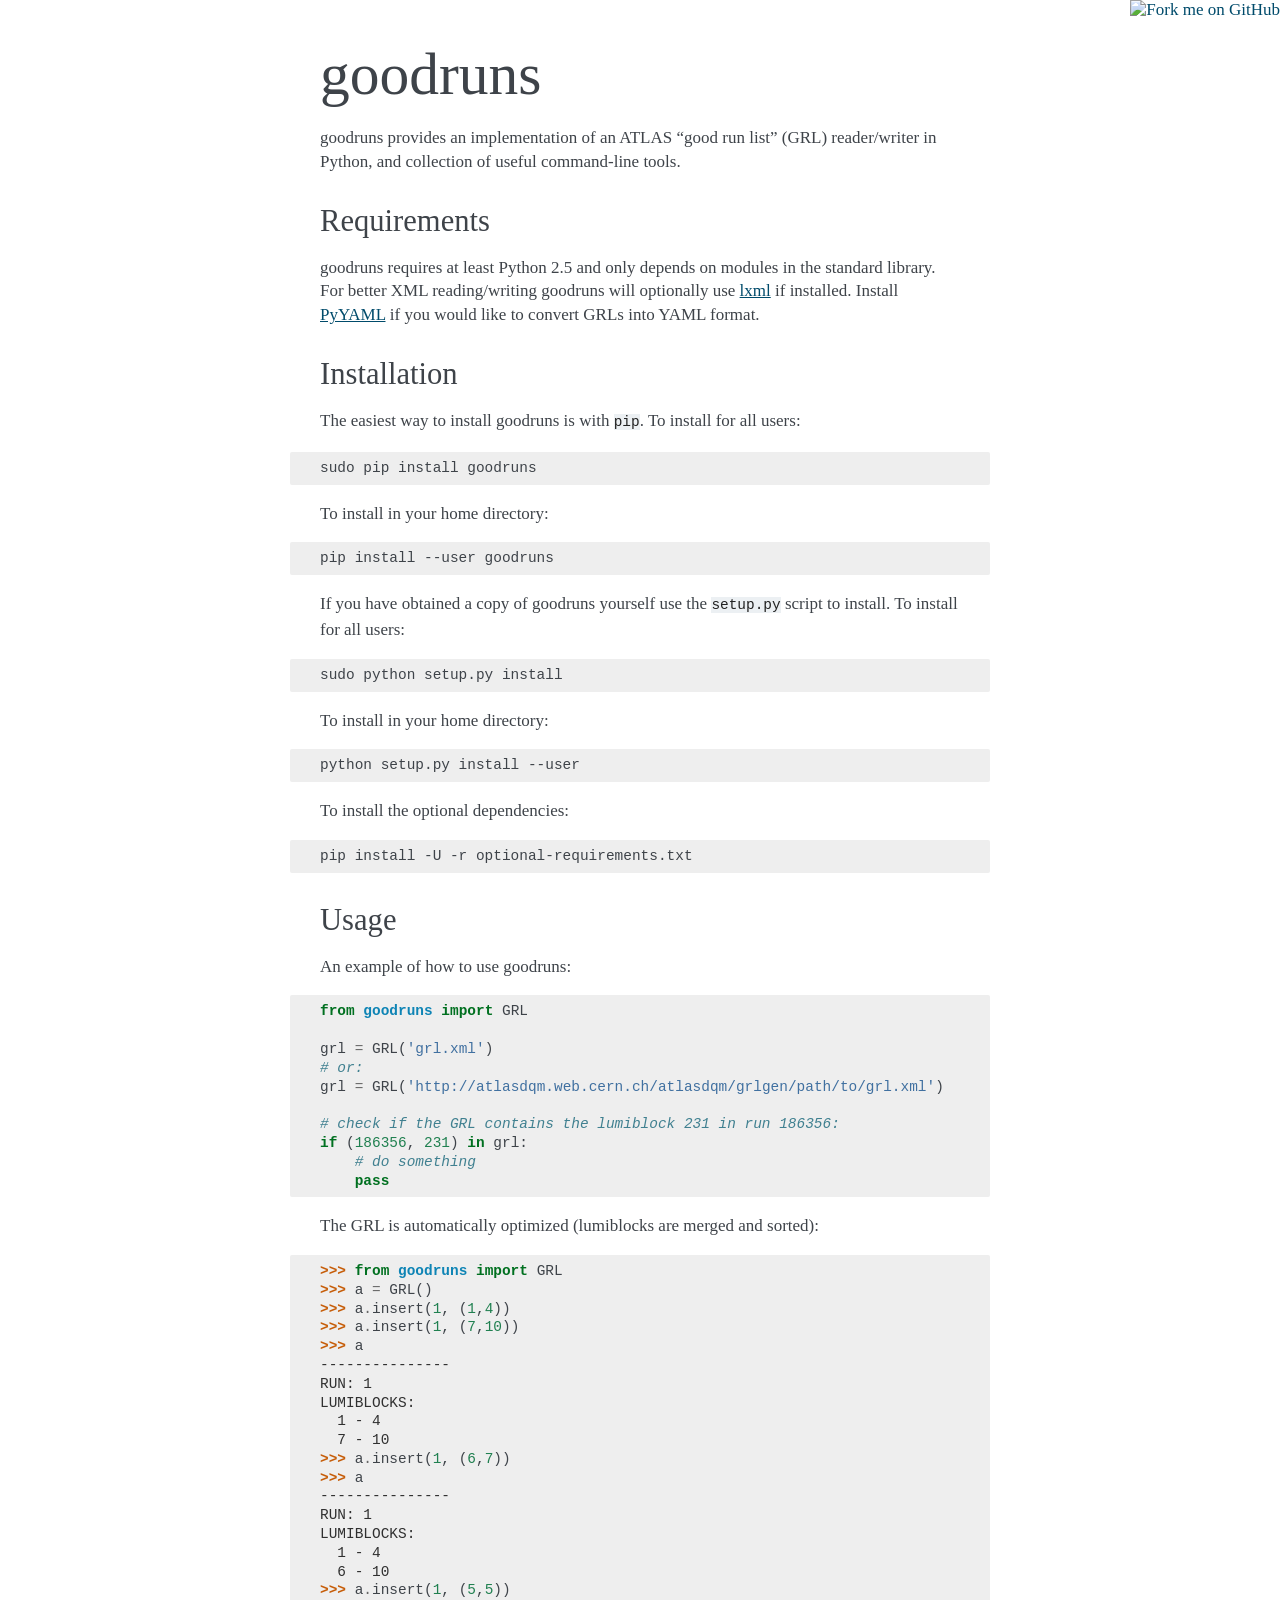
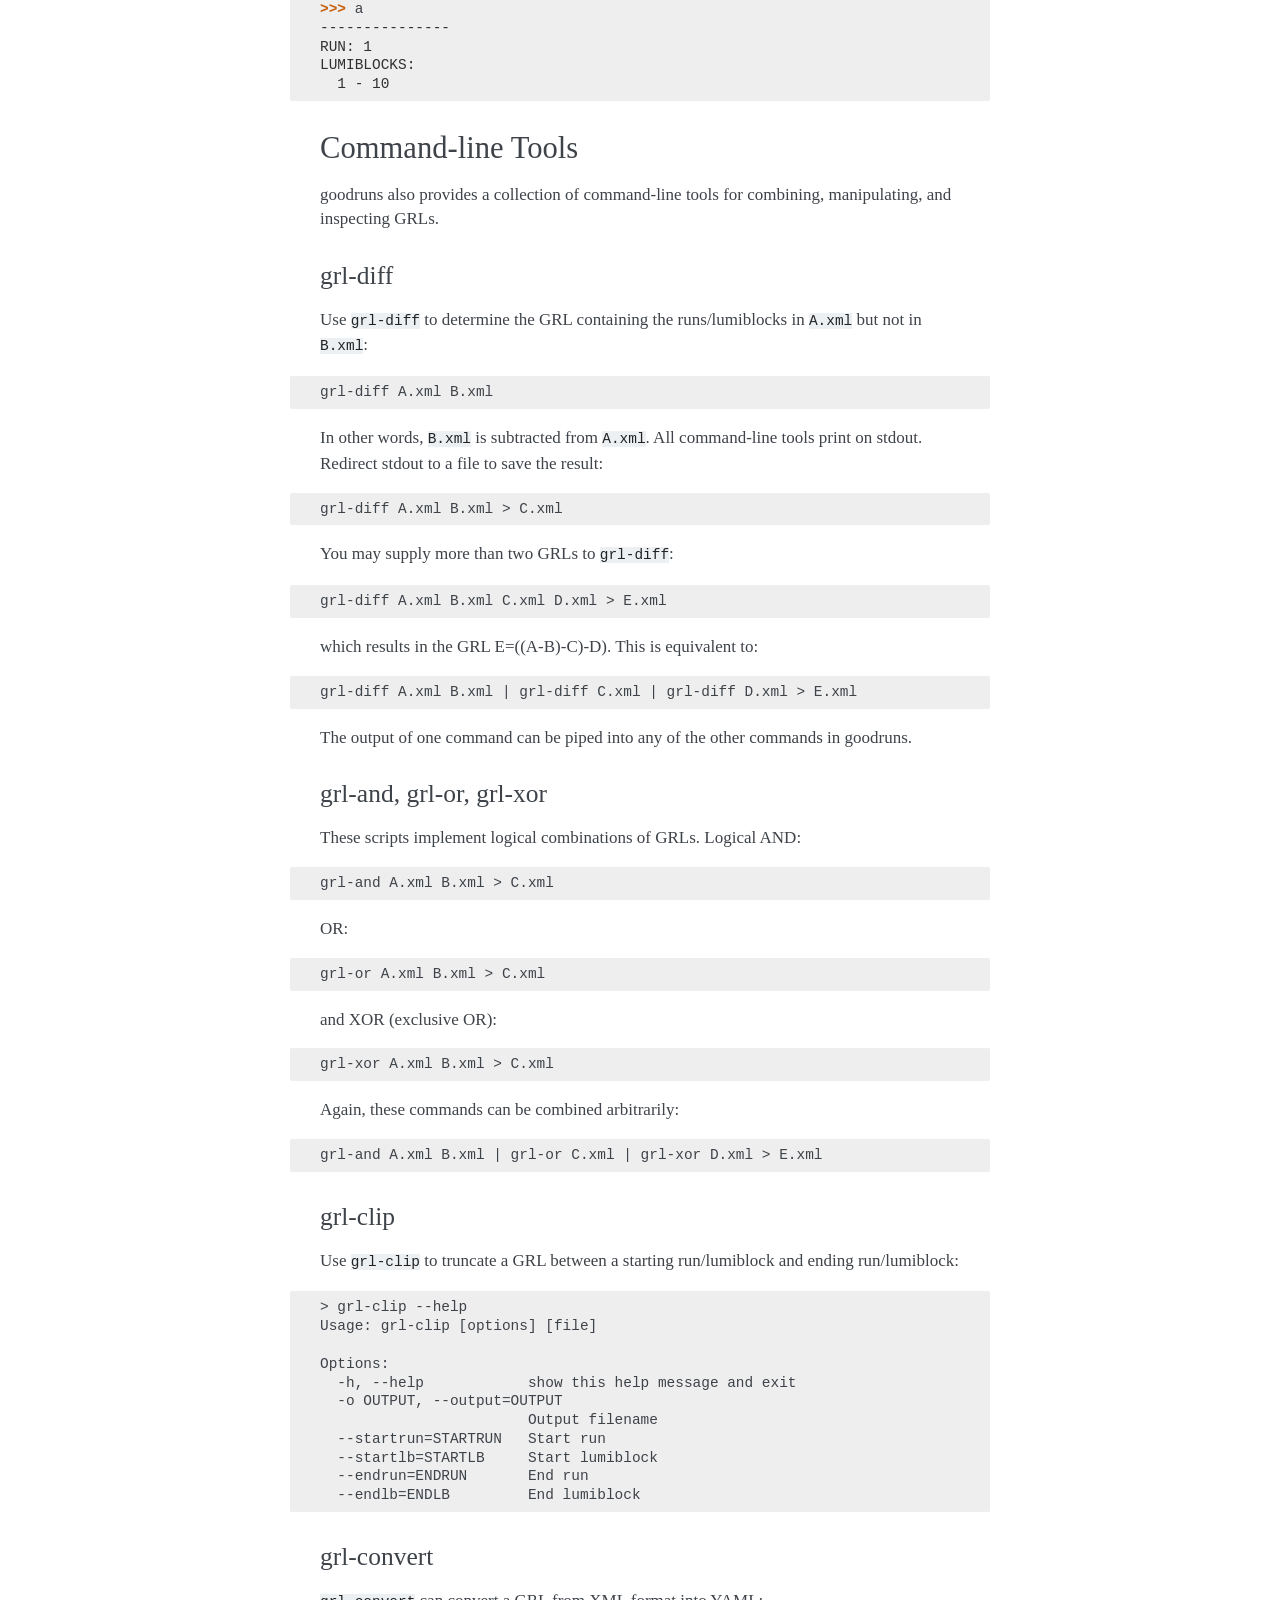
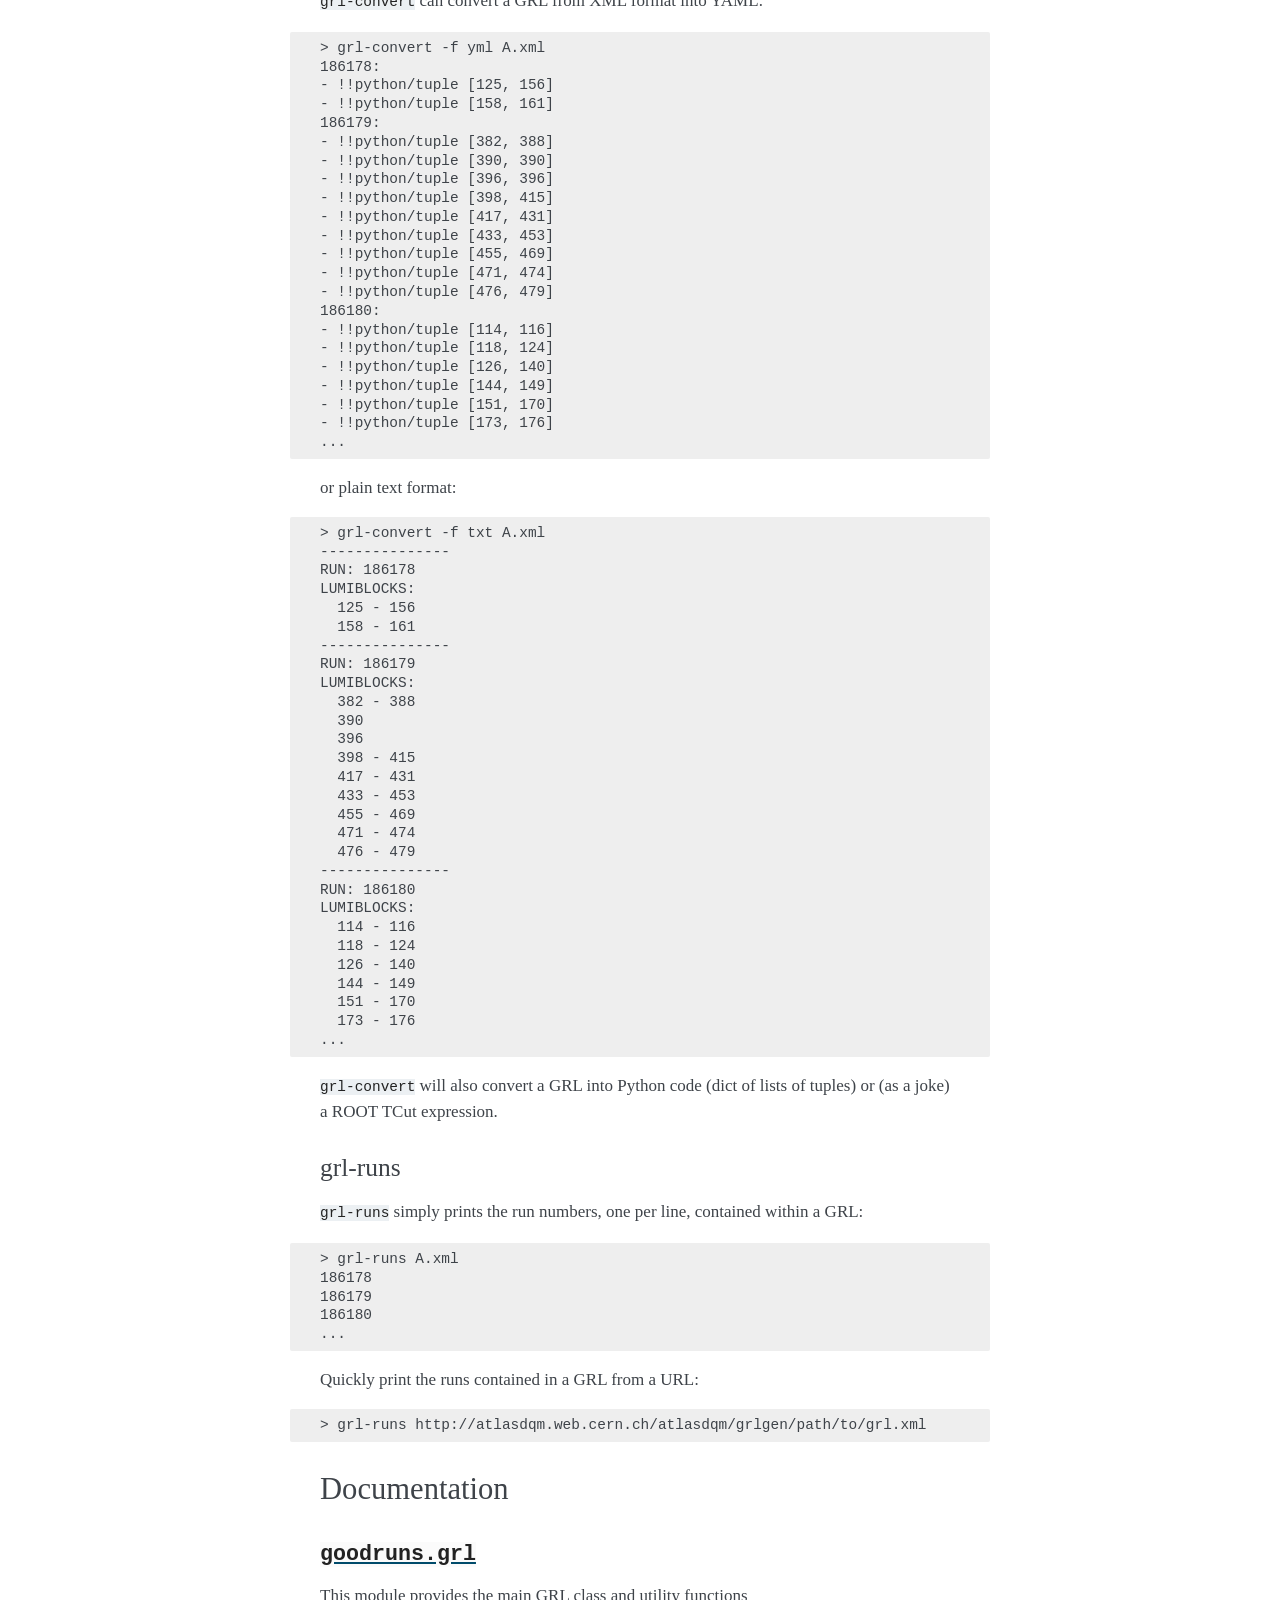
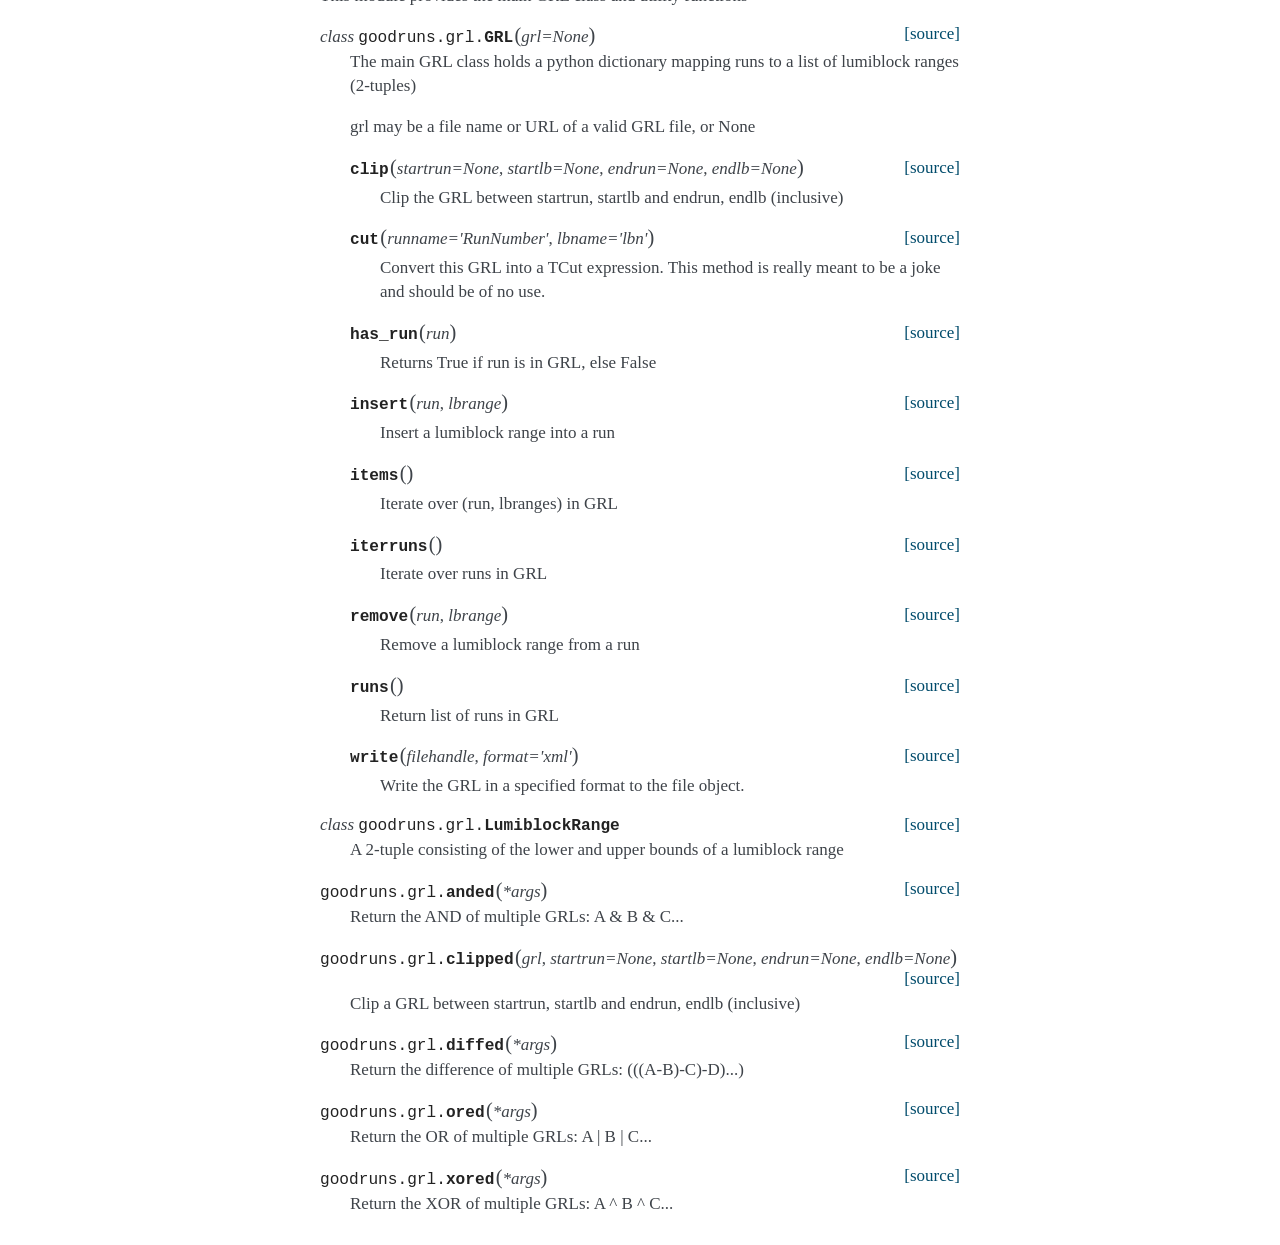
==== index.html @ 09ff821f "Update documentation" ====
<!DOCTYPE html PUBLIC "-//W3C//DTD XHTML 1.0 Transitional//EN"
  "http://www.w3.org/TR/xhtml1/DTD/xhtml1-transitional.dtd">


<html xmlns="http://www.w3.org/1999/xhtml">
  <head>
    <meta http-equiv="Content-Type" content="text/html; charset=utf-8" />
    
    <title>goodruns &mdash; goodruns 1.5 documentation</title>
    
    <link rel="stylesheet" href="_static/clean.css" type="text/css" />
    <link rel="stylesheet" href="_static/pygments.css" type="text/css" />
    
    <script type="text/javascript">
      var DOCUMENTATION_OPTIONS = {
        URL_ROOT:    '',
        VERSION:     '1.5',
        COLLAPSE_INDEX: false,
        FILE_SUFFIX: '.html',
        HAS_SOURCE:  true
      };
    </script>
    <script type="text/javascript" src="_static/jquery.js"></script>
    <script type="text/javascript" src="_static/underscore.js"></script>
    <script type="text/javascript" src="_static/doctools.js"></script>
    <link rel="top" title="goodruns 1.5 documentation" href="#" /> 
  </head>
  <body>
  
  
  <div class=indexwrapper>
  


    <div class="document">
      <div class="documentwrapper">
        <div class="bodywrapper">
          <div class="body">
            
  <div class="section" id="goodruns">
<h1>goodruns<a class="headerlink" href="#goodruns" title="Permalink to this headline">¶</a></h1>
<p>goodruns provides an implementation of an ATLAS &#8220;good run list&#8221; (GRL)
reader/writer in Python, and collection of useful command-line tools.</p>
<div class="section" id="requirements">
<h2>Requirements<a class="headerlink" href="#requirements" title="Permalink to this headline">¶</a></h2>
<p>goodruns requires at least Python 2.5 and only depends on modules in the standard library.
For better XML reading/writing goodruns will optionally use <a class="reference external" href="http://pypi.python.org/pypi/lxml/2.3">lxml</a>
if installed. Install <a class="reference external" href="http://pypi.python.org/pypi/PyYAML/">PyYAML</a> if you would
like to convert GRLs into YAML format.</p>
</div>
<div class="section" id="installation">
<h2>Installation<a class="headerlink" href="#installation" title="Permalink to this headline">¶</a></h2>
<p>The easiest way to install goodruns is with <tt class="docutils literal"><span class="pre">pip</span></tt>.
To install for all users:</p>
<div class="highlight-python"><pre>sudo pip install goodruns</pre>
</div>
<p>To install in your home directory:</p>
<div class="highlight-python"><pre>pip install --user goodruns</pre>
</div>
<p>If you have obtained a copy of goodruns yourself use the <tt class="docutils literal"><span class="pre">setup.py</span></tt>
script to install. To install for all users:</p>
<div class="highlight-python"><pre>sudo python setup.py install</pre>
</div>
<p>To install in your home directory:</p>
<div class="highlight-python"><pre>python setup.py install --user</pre>
</div>
<p>To install the optional dependencies:</p>
<div class="highlight-python"><pre>pip install -U -r optional-requirements.txt</pre>
</div>
</div>
<div class="section" id="usage">
<h2>Usage<a class="headerlink" href="#usage" title="Permalink to this headline">¶</a></h2>
<p>An example of how to use goodruns:</p>
<div class="highlight-python"><div class="highlight"><pre><span class="kn">from</span> <span class="nn">goodruns</span> <span class="kn">import</span> <span class="n">GRL</span>

<span class="n">grl</span> <span class="o">=</span> <span class="n">GRL</span><span class="p">(</span><span class="s">&#39;grl.xml&#39;</span><span class="p">)</span>
<span class="c"># or:</span>
<span class="n">grl</span> <span class="o">=</span> <span class="n">GRL</span><span class="p">(</span><span class="s">&#39;http://atlasdqm.web.cern.ch/atlasdqm/grlgen/path/to/grl.xml&#39;</span><span class="p">)</span>

<span class="c"># check if the GRL contains the lumiblock 231 in run 186356:</span>
<span class="k">if</span> <span class="p">(</span><span class="mi">186356</span><span class="p">,</span> <span class="mi">231</span><span class="p">)</span> <span class="ow">in</span> <span class="n">grl</span><span class="p">:</span>
    <span class="c"># do something</span>
    <span class="k">pass</span>
</pre></div>
</div>
<p>The GRL is automatically optimized (lumiblocks are merged and sorted):</p>
<div class="highlight-python"><div class="highlight"><pre><span class="gp">&gt;&gt;&gt; </span><span class="kn">from</span> <span class="nn">goodruns</span> <span class="kn">import</span> <span class="n">GRL</span>
<span class="gp">&gt;&gt;&gt; </span><span class="n">a</span> <span class="o">=</span> <span class="n">GRL</span><span class="p">()</span>
<span class="gp">&gt;&gt;&gt; </span><span class="n">a</span><span class="o">.</span><span class="n">insert</span><span class="p">(</span><span class="mi">1</span><span class="p">,</span> <span class="p">(</span><span class="mi">1</span><span class="p">,</span><span class="mi">4</span><span class="p">))</span>
<span class="gp">&gt;&gt;&gt; </span><span class="n">a</span><span class="o">.</span><span class="n">insert</span><span class="p">(</span><span class="mi">1</span><span class="p">,</span> <span class="p">(</span><span class="mi">7</span><span class="p">,</span><span class="mi">10</span><span class="p">))</span>
<span class="gp">&gt;&gt;&gt; </span><span class="n">a</span>
<span class="go">---------------</span>
<span class="go">RUN: 1</span>
<span class="go">LUMIBLOCKS:</span>
<span class="go">  1 - 4</span>
<span class="go">  7 - 10</span>
<span class="gp">&gt;&gt;&gt; </span><span class="n">a</span><span class="o">.</span><span class="n">insert</span><span class="p">(</span><span class="mi">1</span><span class="p">,</span> <span class="p">(</span><span class="mi">6</span><span class="p">,</span><span class="mi">7</span><span class="p">))</span>
<span class="gp">&gt;&gt;&gt; </span><span class="n">a</span>
<span class="go">---------------</span>
<span class="go">RUN: 1</span>
<span class="go">LUMIBLOCKS:</span>
<span class="go">  1 - 4</span>
<span class="go">  6 - 10</span>
<span class="gp">&gt;&gt;&gt; </span><span class="n">a</span><span class="o">.</span><span class="n">insert</span><span class="p">(</span><span class="mi">1</span><span class="p">,</span> <span class="p">(</span><span class="mi">5</span><span class="p">,</span><span class="mi">5</span><span class="p">))</span>
<span class="gp">&gt;&gt;&gt; </span><span class="n">a</span>
<span class="go">---------------</span>
<span class="go">RUN: 1</span>
<span class="go">LUMIBLOCKS:</span>
<span class="go">  1 - 10</span>
</pre></div>
</div>
</div>
<div class="section" id="command-line-tools">
<h2>Command-line Tools<a class="headerlink" href="#command-line-tools" title="Permalink to this headline">¶</a></h2>
<p>goodruns also provides a collection of command-line tools
for combining, manipulating, and inspecting GRLs.</p>
<div class="section" id="grl-diff">
<h3>grl-diff<a class="headerlink" href="#grl-diff" title="Permalink to this headline">¶</a></h3>
<p>Use <tt class="docutils literal"><span class="pre">grl-diff</span></tt> to determine the GRL containing the runs/lumiblocks in <tt class="docutils literal"><span class="pre">A.xml</span></tt> but not in <tt class="docutils literal"><span class="pre">B.xml</span></tt>:</p>
<div class="highlight-python"><pre>grl-diff A.xml B.xml</pre>
</div>
<p>In other words, <tt class="docutils literal"><span class="pre">B.xml</span></tt> is subtracted from <tt class="docutils literal"><span class="pre">A.xml</span></tt>.
All command-line tools print on stdout. Redirect stdout to a file to save the result:</p>
<div class="highlight-python"><pre>grl-diff A.xml B.xml &gt; C.xml</pre>
</div>
<p>You may supply more than two GRLs to <tt class="docutils literal"><span class="pre">grl-diff</span></tt>:</p>
<div class="highlight-python"><pre>grl-diff A.xml B.xml C.xml D.xml &gt; E.xml</pre>
</div>
<p>which results in the GRL E=((A-B)-C)-D). This is equivalent to:</p>
<div class="highlight-python"><pre>grl-diff A.xml B.xml | grl-diff C.xml | grl-diff D.xml &gt; E.xml</pre>
</div>
<p>The output of one command can be piped into any of the other commands in goodruns.</p>
</div>
<div class="section" id="grl-and-grl-or-grl-xor">
<h3>grl-and, grl-or, grl-xor<a class="headerlink" href="#grl-and-grl-or-grl-xor" title="Permalink to this headline">¶</a></h3>
<p>These scripts implement logical combinations of GRLs. Logical AND:</p>
<div class="highlight-python"><pre>grl-and A.xml B.xml &gt; C.xml</pre>
</div>
<p>OR:</p>
<div class="highlight-python"><pre>grl-or A.xml B.xml &gt; C.xml</pre>
</div>
<p>and XOR (exclusive OR):</p>
<div class="highlight-python"><pre>grl-xor A.xml B.xml &gt; C.xml</pre>
</div>
<p>Again, these commands can be combined arbitrarily:</p>
<div class="highlight-python"><pre>grl-and A.xml B.xml | grl-or C.xml | grl-xor D.xml &gt; E.xml</pre>
</div>
</div>
<div class="section" id="grl-clip">
<h3>grl-clip<a class="headerlink" href="#grl-clip" title="Permalink to this headline">¶</a></h3>
<p>Use <tt class="docutils literal"><span class="pre">grl-clip</span></tt> to truncate a GRL between a starting run/lumiblock and ending run/lumiblock:</p>
<div class="highlight-python"><pre>&gt; grl-clip --help
Usage: grl-clip [options] [file]

Options:
  -h, --help            show this help message and exit
  -o OUTPUT, --output=OUTPUT
                        Output filename
  --startrun=STARTRUN   Start run
  --startlb=STARTLB     Start lumiblock
  --endrun=ENDRUN       End run
  --endlb=ENDLB         End lumiblock</pre>
</div>
</div>
<div class="section" id="grl-convert">
<h3>grl-convert<a class="headerlink" href="#grl-convert" title="Permalink to this headline">¶</a></h3>
<p><tt class="docutils literal"><span class="pre">grl-convert</span></tt> can convert a GRL from XML format into YAML:</p>
<div class="highlight-python"><pre>&gt; grl-convert -f yml A.xml
186178:
- !!python/tuple [125, 156]
- !!python/tuple [158, 161]
186179:
- !!python/tuple [382, 388]
- !!python/tuple [390, 390]
- !!python/tuple [396, 396]
- !!python/tuple [398, 415]
- !!python/tuple [417, 431]
- !!python/tuple [433, 453]
- !!python/tuple [455, 469]
- !!python/tuple [471, 474]
- !!python/tuple [476, 479]
186180:
- !!python/tuple [114, 116]
- !!python/tuple [118, 124]
- !!python/tuple [126, 140]
- !!python/tuple [144, 149]
- !!python/tuple [151, 170]
- !!python/tuple [173, 176]
...</pre>
</div>
<p>or plain text format:</p>
<div class="highlight-python"><pre>&gt; grl-convert -f txt A.xml
---------------
RUN: 186178
LUMIBLOCKS:
  125 - 156
  158 - 161
---------------
RUN: 186179
LUMIBLOCKS:
  382 - 388
  390
  396
  398 - 415
  417 - 431
  433 - 453
  455 - 469
  471 - 474
  476 - 479
---------------
RUN: 186180
LUMIBLOCKS:
  114 - 116
  118 - 124
  126 - 140
  144 - 149
  151 - 170
  173 - 176
...</pre>
</div>
<p><tt class="docutils literal"><span class="pre">grl-convert</span></tt> will also convert a GRL into Python code (dict of lists of tuples) or (as a joke) a ROOT TCut expression.</p>
</div>
<div class="section" id="grl-runs">
<h3>grl-runs<a class="headerlink" href="#grl-runs" title="Permalink to this headline">¶</a></h3>
<p><tt class="docutils literal"><span class="pre">grl-runs</span></tt> simply prints the run numbers, one per line, contained within a GRL:</p>
<div class="highlight-python"><pre>&gt; grl-runs A.xml
186178
186179
186180
...</pre>
</div>
<p>Quickly print the runs contained in a GRL from a URL:</p>
<div class="highlight-python"><pre>&gt; grl-runs http://atlasdqm.web.cern.ch/atlasdqm/grlgen/path/to/grl.xml</pre>
</div>
</div>
</div>
<div class="section" id="documentation">
<h2>Documentation<a class="headerlink" href="#documentation" title="Permalink to this headline">¶</a></h2>
<div class="section" id="module-goodruns.grl">
<span id="goodruns-grl"></span><h3><a class="reference internal" href="#module-goodruns.grl" title="goodruns.grl"><tt class="xref py py-mod docutils literal"><span class="pre">goodruns.grl</span></tt></a><a class="headerlink" href="#module-goodruns.grl" title="Permalink to this headline">¶</a></h3>
<p>This module provides the main GRL class and utility functions</p>
<dl class="class">
<dt id="goodruns.grl.GRL">
<em class="property">class </em><tt class="descclassname">goodruns.grl.</tt><tt class="descname">GRL</tt><big>(</big><em>grl=None</em><big>)</big><a class="reference internal" href="_modules/goodruns/grl.html#GRL"><span class="viewcode-link">[source]</span></a><a class="headerlink" href="#goodruns.grl.GRL" title="Permalink to this definition">¶</a></dt>
<dd><p>The main GRL class holds a python dictionary
mapping runs to a list of lumiblock ranges (2-tuples)</p>
<p>grl may be a file name or URL of a valid GRL file, or None</p>
<dl class="method">
<dt id="goodruns.grl.GRL.clip">
<tt class="descname">clip</tt><big>(</big><em>startrun=None</em>, <em>startlb=None</em>, <em>endrun=None</em>, <em>endlb=None</em><big>)</big><a class="reference internal" href="_modules/goodruns/grl.html#GRL.clip"><span class="viewcode-link">[source]</span></a><a class="headerlink" href="#goodruns.grl.GRL.clip" title="Permalink to this definition">¶</a></dt>
<dd><p>Clip the GRL between startrun, startlb and endrun, endlb (inclusive)</p>
</dd></dl>

<dl class="method">
<dt id="goodruns.grl.GRL.cut">
<tt class="descname">cut</tt><big>(</big><em>runname='RunNumber'</em>, <em>lbname='lbn'</em><big>)</big><a class="reference internal" href="_modules/goodruns/grl.html#GRL.cut"><span class="viewcode-link">[source]</span></a><a class="headerlink" href="#goodruns.grl.GRL.cut" title="Permalink to this definition">¶</a></dt>
<dd><p>Convert this GRL into a TCut expression.
This method is really meant to be a joke and should be of no use.</p>
</dd></dl>

<dl class="method">
<dt id="goodruns.grl.GRL.has_run">
<tt class="descname">has_run</tt><big>(</big><em>run</em><big>)</big><a class="reference internal" href="_modules/goodruns/grl.html#GRL.has_run"><span class="viewcode-link">[source]</span></a><a class="headerlink" href="#goodruns.grl.GRL.has_run" title="Permalink to this definition">¶</a></dt>
<dd><p>Returns True if run is in GRL, else False</p>
</dd></dl>

<dl class="method">
<dt id="goodruns.grl.GRL.insert">
<tt class="descname">insert</tt><big>(</big><em>run</em>, <em>lbrange</em><big>)</big><a class="reference internal" href="_modules/goodruns/grl.html#GRL.insert"><span class="viewcode-link">[source]</span></a><a class="headerlink" href="#goodruns.grl.GRL.insert" title="Permalink to this definition">¶</a></dt>
<dd><p>Insert a lumiblock range into a run</p>
</dd></dl>

<dl class="method">
<dt id="goodruns.grl.GRL.items">
<tt class="descname">items</tt><big>(</big><big>)</big><a class="reference internal" href="_modules/goodruns/grl.html#GRL.items"><span class="viewcode-link">[source]</span></a><a class="headerlink" href="#goodruns.grl.GRL.items" title="Permalink to this definition">¶</a></dt>
<dd><p>Iterate over (run, lbranges) in GRL</p>
</dd></dl>

<dl class="method">
<dt id="goodruns.grl.GRL.iterruns">
<tt class="descname">iterruns</tt><big>(</big><big>)</big><a class="reference internal" href="_modules/goodruns/grl.html#GRL.iterruns"><span class="viewcode-link">[source]</span></a><a class="headerlink" href="#goodruns.grl.GRL.iterruns" title="Permalink to this definition">¶</a></dt>
<dd><p>Iterate over runs in GRL</p>
</dd></dl>

<dl class="method">
<dt id="goodruns.grl.GRL.remove">
<tt class="descname">remove</tt><big>(</big><em>run</em>, <em>lbrange</em><big>)</big><a class="reference internal" href="_modules/goodruns/grl.html#GRL.remove"><span class="viewcode-link">[source]</span></a><a class="headerlink" href="#goodruns.grl.GRL.remove" title="Permalink to this definition">¶</a></dt>
<dd><p>Remove a lumiblock range from a run</p>
</dd></dl>

<dl class="method">
<dt id="goodruns.grl.GRL.runs">
<tt class="descname">runs</tt><big>(</big><big>)</big><a class="reference internal" href="_modules/goodruns/grl.html#GRL.runs"><span class="viewcode-link">[source]</span></a><a class="headerlink" href="#goodruns.grl.GRL.runs" title="Permalink to this definition">¶</a></dt>
<dd><p>Return list of runs in GRL</p>
</dd></dl>

<dl class="method">
<dt id="goodruns.grl.GRL.write">
<tt class="descname">write</tt><big>(</big><em>filehandle</em>, <em>format='xml'</em><big>)</big><a class="reference internal" href="_modules/goodruns/grl.html#GRL.write"><span class="viewcode-link">[source]</span></a><a class="headerlink" href="#goodruns.grl.GRL.write" title="Permalink to this definition">¶</a></dt>
<dd><p>Write the GRL in a specified format to the file object.</p>
</dd></dl>

</dd></dl>

<dl class="class">
<dt id="goodruns.grl.LumiblockRange">
<em class="property">class </em><tt class="descclassname">goodruns.grl.</tt><tt class="descname">LumiblockRange</tt><a class="reference internal" href="_modules/goodruns/grl.html#LumiblockRange"><span class="viewcode-link">[source]</span></a><a class="headerlink" href="#goodruns.grl.LumiblockRange" title="Permalink to this definition">¶</a></dt>
<dd><p>A 2-tuple consisting of the lower and upper
bounds of a lumiblock range</p>
</dd></dl>

<dl class="function">
<dt id="goodruns.grl.anded">
<tt class="descclassname">goodruns.grl.</tt><tt class="descname">anded</tt><big>(</big><em>*args</em><big>)</big><a class="reference internal" href="_modules/goodruns/grl.html#anded"><span class="viewcode-link">[source]</span></a><a class="headerlink" href="#goodruns.grl.anded" title="Permalink to this definition">¶</a></dt>
<dd><p>Return the AND of multiple GRLs: A &amp; B &amp; C...</p>
</dd></dl>

<dl class="function">
<dt id="goodruns.grl.clipped">
<tt class="descclassname">goodruns.grl.</tt><tt class="descname">clipped</tt><big>(</big><em>grl</em>, <em>startrun=None</em>, <em>startlb=None</em>, <em>endrun=None</em>, <em>endlb=None</em><big>)</big><a class="reference internal" href="_modules/goodruns/grl.html#clipped"><span class="viewcode-link">[source]</span></a><a class="headerlink" href="#goodruns.grl.clipped" title="Permalink to this definition">¶</a></dt>
<dd><p>Clip a GRL between startrun, startlb and endrun, endlb (inclusive)</p>
</dd></dl>

<dl class="function">
<dt id="goodruns.grl.diffed">
<tt class="descclassname">goodruns.grl.</tt><tt class="descname">diffed</tt><big>(</big><em>*args</em><big>)</big><a class="reference internal" href="_modules/goodruns/grl.html#diffed"><span class="viewcode-link">[source]</span></a><a class="headerlink" href="#goodruns.grl.diffed" title="Permalink to this definition">¶</a></dt>
<dd><p>Return the difference of multiple GRLs: (((A-B)-C)-D)...)</p>
</dd></dl>

<dl class="function">
<dt id="goodruns.grl.ored">
<tt class="descclassname">goodruns.grl.</tt><tt class="descname">ored</tt><big>(</big><em>*args</em><big>)</big><a class="reference internal" href="_modules/goodruns/grl.html#ored"><span class="viewcode-link">[source]</span></a><a class="headerlink" href="#goodruns.grl.ored" title="Permalink to this definition">¶</a></dt>
<dd><p>Return the OR of multiple GRLs: A | B | C...</p>
</dd></dl>

<dl class="function">
<dt id="goodruns.grl.xored">
<tt class="descclassname">goodruns.grl.</tt><tt class="descname">xored</tt><big>(</big><em>*args</em><big>)</big><a class="reference internal" href="_modules/goodruns/grl.html#xored"><span class="viewcode-link">[source]</span></a><a class="headerlink" href="#goodruns.grl.xored" title="Permalink to this definition">¶</a></dt>
<dd><p>Return the XOR of multiple GRLs: A ^ B ^ C...</p>
</dd></dl>

</div>
</div>
</div>


          </div>
        </div>
      </div>
      <div class="clearer"></div>
    </div>
  
    <a href="http://github.com/ndawe/goodruns"><img style="position: fixed; top: 0; right: 0; border: 0;"
    src="http://s3.amazonaws.com/github/ribbons/forkme_right_darkblue_121621.png" alt="Fork me on GitHub" /></a>
  

  
  </div>
  

  </body>
</html>
---- _static/clean.css ----
/*
 * Sphinx stylesheet -- flasky theme based on nature theme.
 *
 * :copyright: Copyright 2007-2010 by the Sphinx team, see AUTHORS.
 * :license: BSD, see LICENSE for details.
 *
 */
 
@import url("basic.css");
 
/* -- page layout ----------------------------------------------------------- */
 
body {
    font-family: 'Georgia', serif;
    font-size: 17px;
    color: #000;
    background: white;
    margin: 0;
    padding: 0;
}

div.documentwrapper {
    float: left;
    width: 100%;
}

div.bodywrapper {
    margin: 40px auto 0 auto;
    width: 700px;
}

hr {
    border: 1px solid #B1B4B6;
}
 
div.body {
    background-color: #ffffff;
    color: #3E4349;
    padding: 0 30px 30px 30px;
}

img.floatingflask {
    padding: 0 0 10px 10px;
    float: right;
}
 
div.footer {
    text-align: right;
    color: #888;
    padding: 10px;
    font-size: 14px;
    width: 650px;
    margin: 0 auto 40px auto;
}
 
div.footer a {
    color: #888;
    text-decoration: underline;
}
 
div.related {
    line-height: 32px;
    color: #888;
}

div.related ul {
    padding: 0 0 0 10px;
}
 
div.related a {
    color: #444;
}
 
/* -- body styles ----------------------------------------------------------- */
 
a {
    color: #004B6B;
    text-decoration: underline;
}
 
a:hover {
    color: #6D4100;
    text-decoration: underline;
}

div.body {
    padding-bottom: 40px; /* saved for footer */
}
 
div.body h1,
div.body h2,
div.body h3,
div.body h4,
div.body h5,
div.body h6 {
    font-family: 'Garamond', 'Georgia', serif;
    font-weight: normal;
    margin: 30px 0px 10px 0px;
    padding: 0;
}



div.body h1 { font-size: 250%; }
div.indexwrapper h1 { font-size: 350%; }
div.body h2 { font-size: 180%; }
div.body h3 { font-size: 150%; }
div.body h4 { font-size: 130%; }
div.body h5 { font-size: 100%; }
div.body h6 { font-size: 100%; }
 
a.headerlink {
    color: white;
    padding: 0 4px;
    text-decoration: none;
}
 
a.headerlink:hover {
    color: #444;
    background: #eaeaea;
}
 
div.body p, div.body dd, div.body li {
    line-height: 1.4em;
}

div.admonition {
    background: #fafafa;
    margin: 20px -30px;
    padding: 10px 30px;
    border-top: 1px solid #ccc;
    border-bottom: 1px solid #ccc;
}

div.admonition p.admonition-title {
    font-family: 'Garamond', 'Georgia', serif;
    font-weight: normal;
    font-size: 24px;
    margin: 0 0 10px 0;
    padding: 0;
    line-height: 1;
}

div.admonition p.last {
    margin-bottom: 0;
}

div.highlight{
    background-color: white;
}

dt:target, .highlight {
    background: #FAF3E8;
}

div.note {
    background-color: #eee;
    border: 1px solid #ccc;
}
 
div.seealso {
    background-color: #ffc;
    border: 1px solid #ff6;
}
 
div.topic {
    background-color: #eee;
}
 
div.warning {
    background-color: #ffe4e4;
    border: 1px solid #f66;
}
 
p.admonition-title {
    display: inline;
}
 
p.admonition-title:after {
    content: ":";
}

pre, tt {
    font-family: 'Consolas', 'Menlo', 'Deja Vu Sans Mono', 'Bitstream Vera Sans Mono', monospace;
    font-size: 0.85em;
}

img.screenshot {
}

tt.descname, tt.descclassname {
    font-size: 0.95em;
}

tt.descname {
    padding-right: 0.08em;
}

img.screenshot {
    -moz-box-shadow: 2px 2px 4px #eee;
    -webkit-box-shadow: 2px 2px 4px #eee;
    box-shadow: 2px 2px 4px #eee;
}

table.docutils {
    border: 1px solid #888;
    -moz-box-shadow: 2px 2px 4px #eee;
    -webkit-box-shadow: 2px 2px 4px #eee;
    box-shadow: 2px 2px 4px #eee;
}

table.docutils td, table.docutils th {
    border: 1px solid #888;
    padding: 0.25em 0.7em;
}

table.field-list, table.footnote {
    border: none;
    -moz-box-shadow: none;
    -webkit-box-shadow: none;
    box-shadow: none;
}

table.footnote {
    margin: 15px 0;
    width: 100%;
    border: 1px solid #eee;
}

table.field-list th {
    padding: 0 0.8em 0 0;
}

table.field-list td {
    padding: 0;
}

table.footnote td {
    padding: 0.5em;
}

dl {
    margin: 0;
    padding: 0;
}

dl dd {
    margin-left: 30px;
}
 
pre {
    padding: 0;
    margin: 15px -30px;
    padding: 8px;
    line-height: 1.3em;
    padding: 7px 30px;
    background: #eee;
    border-radius: 2px;
    -moz-border-radius: 2px;
    -webkit-border-radius: 2px;
}

dl pre {
    margin-left: -60px;
    padding-left: 60px;
}

tt {
    background-color: #ecf0f3;
    color: #222;
    /* padding: 1px 2px; */
}

tt.xref, a tt {
    background-color: #FBFBFB;
}

a:hover tt {
    background: #EEE;
}
---- _static/pygments.css ----
.highlight .hll { background-color: #ffffcc }
.highlight  { background: #eeffcc; }
.highlight .c { color: #408090; font-style: italic } /* Comment */
.highlight .err { border: 1px solid #FF0000 } /* Error */
.highlight .k { color: #007020; font-weight: bold } /* Keyword */
.highlight .o { color: #666666 } /* Operator */
.highlight .cm { color: #408090; font-style: italic } /* Comment.Multiline */
.highlight .cp { color: #007020 } /* Comment.Preproc */
.highlight .c1 { color: #408090; font-style: italic } /* Comment.Single */
.highlight .cs { color: #408090; background-color: #fff0f0 } /* Comment.Special */
.highlight .gd { color: #A00000 } /* Generic.Deleted */
.highlight .ge { font-style: italic } /* Generic.Emph */
.highlight .gr { color: #FF0000 } /* Generic.Error */
.highlight .gh { color: #000080; font-weight: bold } /* Generic.Heading */
.highlight .gi { color: #00A000 } /* Generic.Inserted */
.highlight .go { color: #303030 } /* Generic.Output */
.highlight .gp { color: #c65d09; font-weight: bold } /* Generic.Prompt */
.highlight .gs { font-weight: bold } /* Generic.Strong */
.highlight .gu { color: #800080; font-weight: bold } /* Generic.Subheading */
.highlight .gt { color: #0040D0 } /* Generic.Traceback */
.highlight .kc { color: #007020; font-weight: bold } /* Keyword.Constant */
.highlight .kd { color: #007020; font-weight: bold } /* Keyword.Declaration */
.highlight .kn { color: #007020; font-weight: bold } /* Keyword.Namespace */
.highlight .kp { color: #007020 } /* Keyword.Pseudo */
.highlight .kr { color: #007020; font-weight: bold } /* Keyword.Reserved */
.highlight .kt { color: #902000 } /* Keyword.Type */
.highlight .m { color: #208050 } /* Literal.Number */
.highlight .s { color: #4070a0 } /* Literal.String */
.highlight .na { color: #4070a0 } /* Name.Attribute */
.highlight .nb { color: #007020 } /* Name.Builtin */
.highlight .nc { color: #0e84b5; font-weight: bold } /* Name.Class */
.highlight .no { color: #60add5 } /* Name.Constant */
.highlight .nd { color: #555555; font-weight: bold } /* Name.Decorator */
.highlight .ni { color: #d55537; font-weight: bold } /* Name.Entity */
.highlight .ne { color: #007020 } /* Name.Exception */
.highlight .nf { color: #06287e } /* Name.Function */
.highlight .nl { color: #002070; font-weight: bold } /* Name.Label */
.highlight .nn { color: #0e84b5; font-weight: bold } /* Name.Namespace */
.highlight .nt { color: #062873; font-weight: bold } /* Name.Tag */
.highlight .nv { color: #bb60d5 } /* Name.Variable */
.highlight .ow { color: #007020; font-weight: bold } /* Operator.Word */
.highlight .w { color: #bbbbbb } /* Text.Whitespace */
.highlight .mf { color: #208050 } /* Literal.Number.Float */
.highlight .mh { color: #208050 } /* Literal.Number.Hex */
.highlight .mi { color: #208050 } /* Literal.Number.Integer */
.highlight .mo { color: #208050 } /* Literal.Number.Oct */
.highlight .sb { color: #4070a0 } /* Literal.String.Backtick */
.highlight .sc { color: #4070a0 } /* Literal.String.Char */
.highlight .sd { color: #4070a0; font-style: italic } /* Literal.String.Doc */
.highlight .s2 { color: #4070a0 } /* Literal.String.Double */
.highlight .se { color: #4070a0; font-weight: bold } /* Literal.String.Escape */
.highlight .sh { color: #4070a0 } /* Literal.String.Heredoc */
.highlight .si { color: #70a0d0; font-style: italic } /* Literal.String.Interpol */
.highlight .sx { color: #c65d09 } /* Literal.String.Other */
.highlight .sr { color: #235388 } /* Literal.String.Regex */
.highlight .s1 { color: #4070a0 } /* Literal.String.Single */
.highlight .ss { color: #517918 } /* Literal.String.Symbol */
.highlight .bp { color: #007020 } /* Name.Builtin.Pseudo */
.highlight .vc { color: #bb60d5 } /* Name.Variable.Class */
.highlight .vg { color: #bb60d5 } /* Name.Variable.Global */
.highlight .vi { color: #bb60d5 } /* Name.Variable.Instance */
.highlight .il { color: #208050 } /* Literal.Number.Integer.Long */
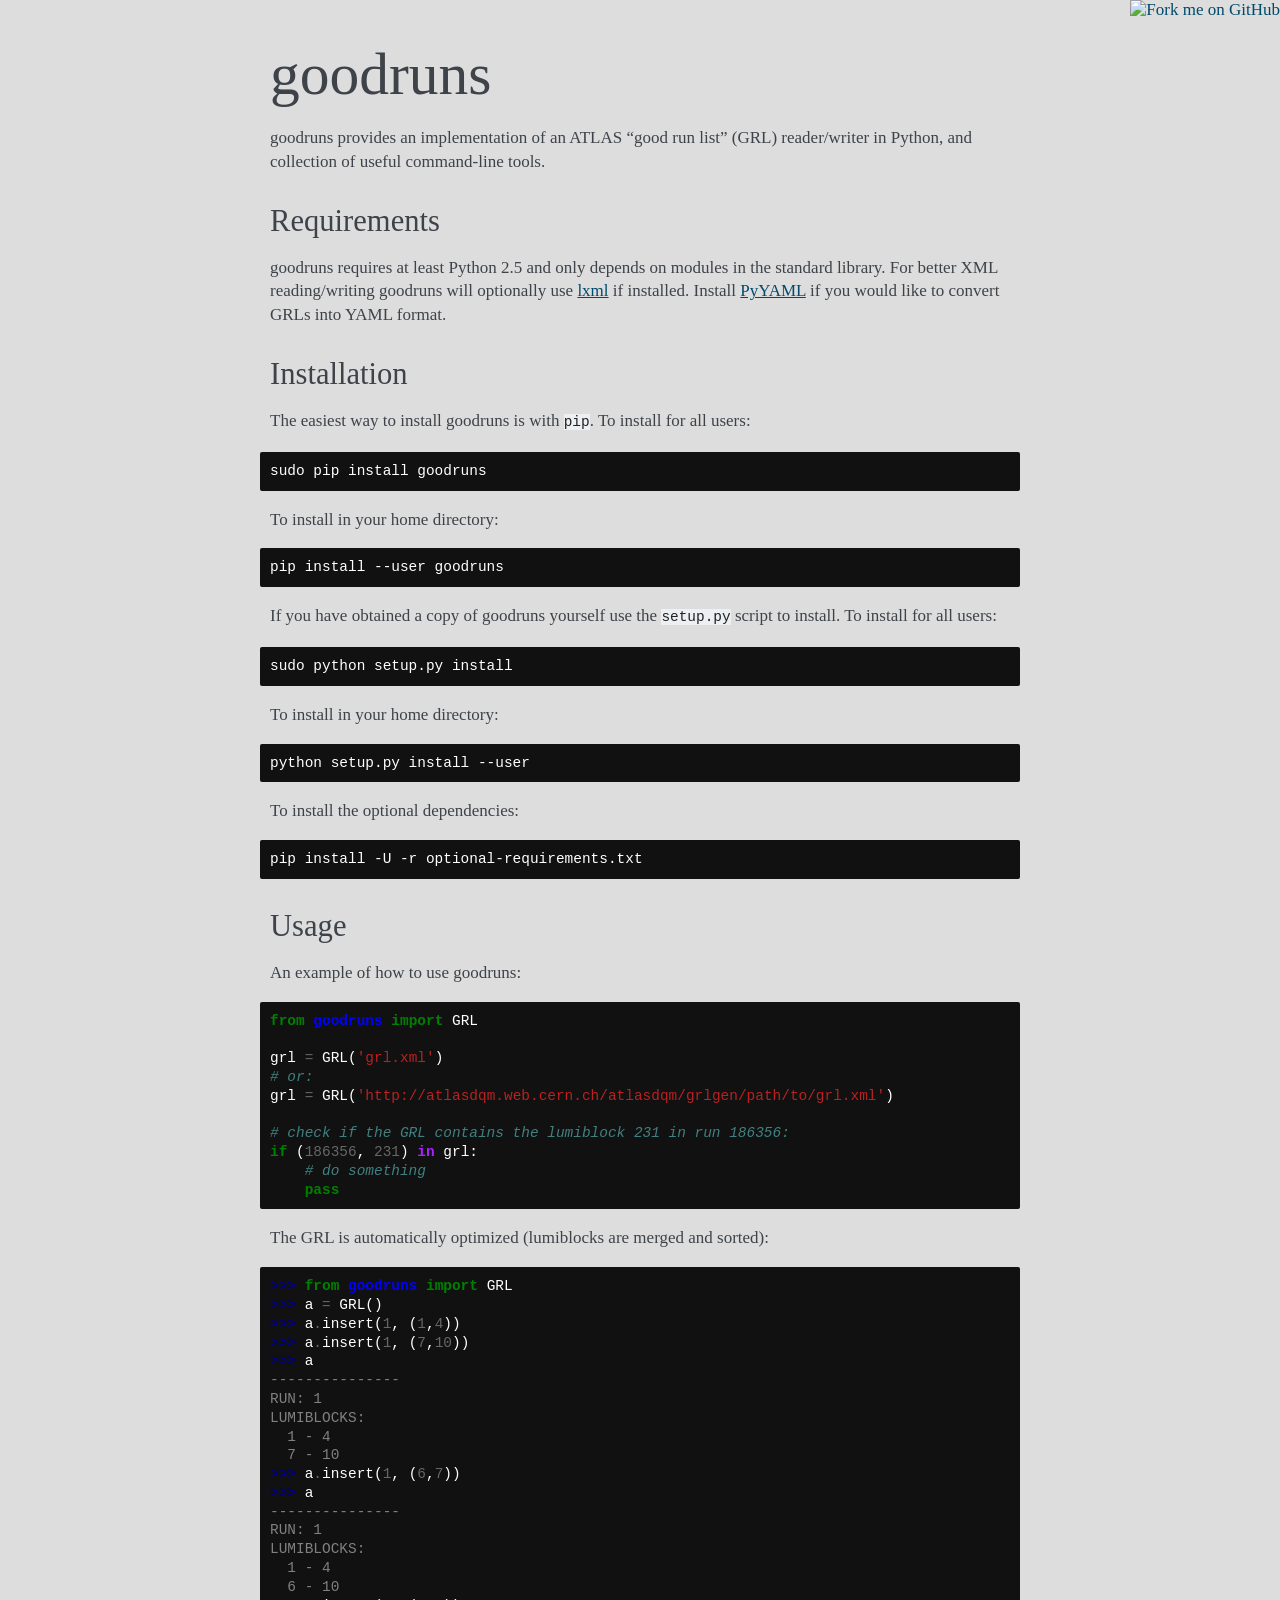
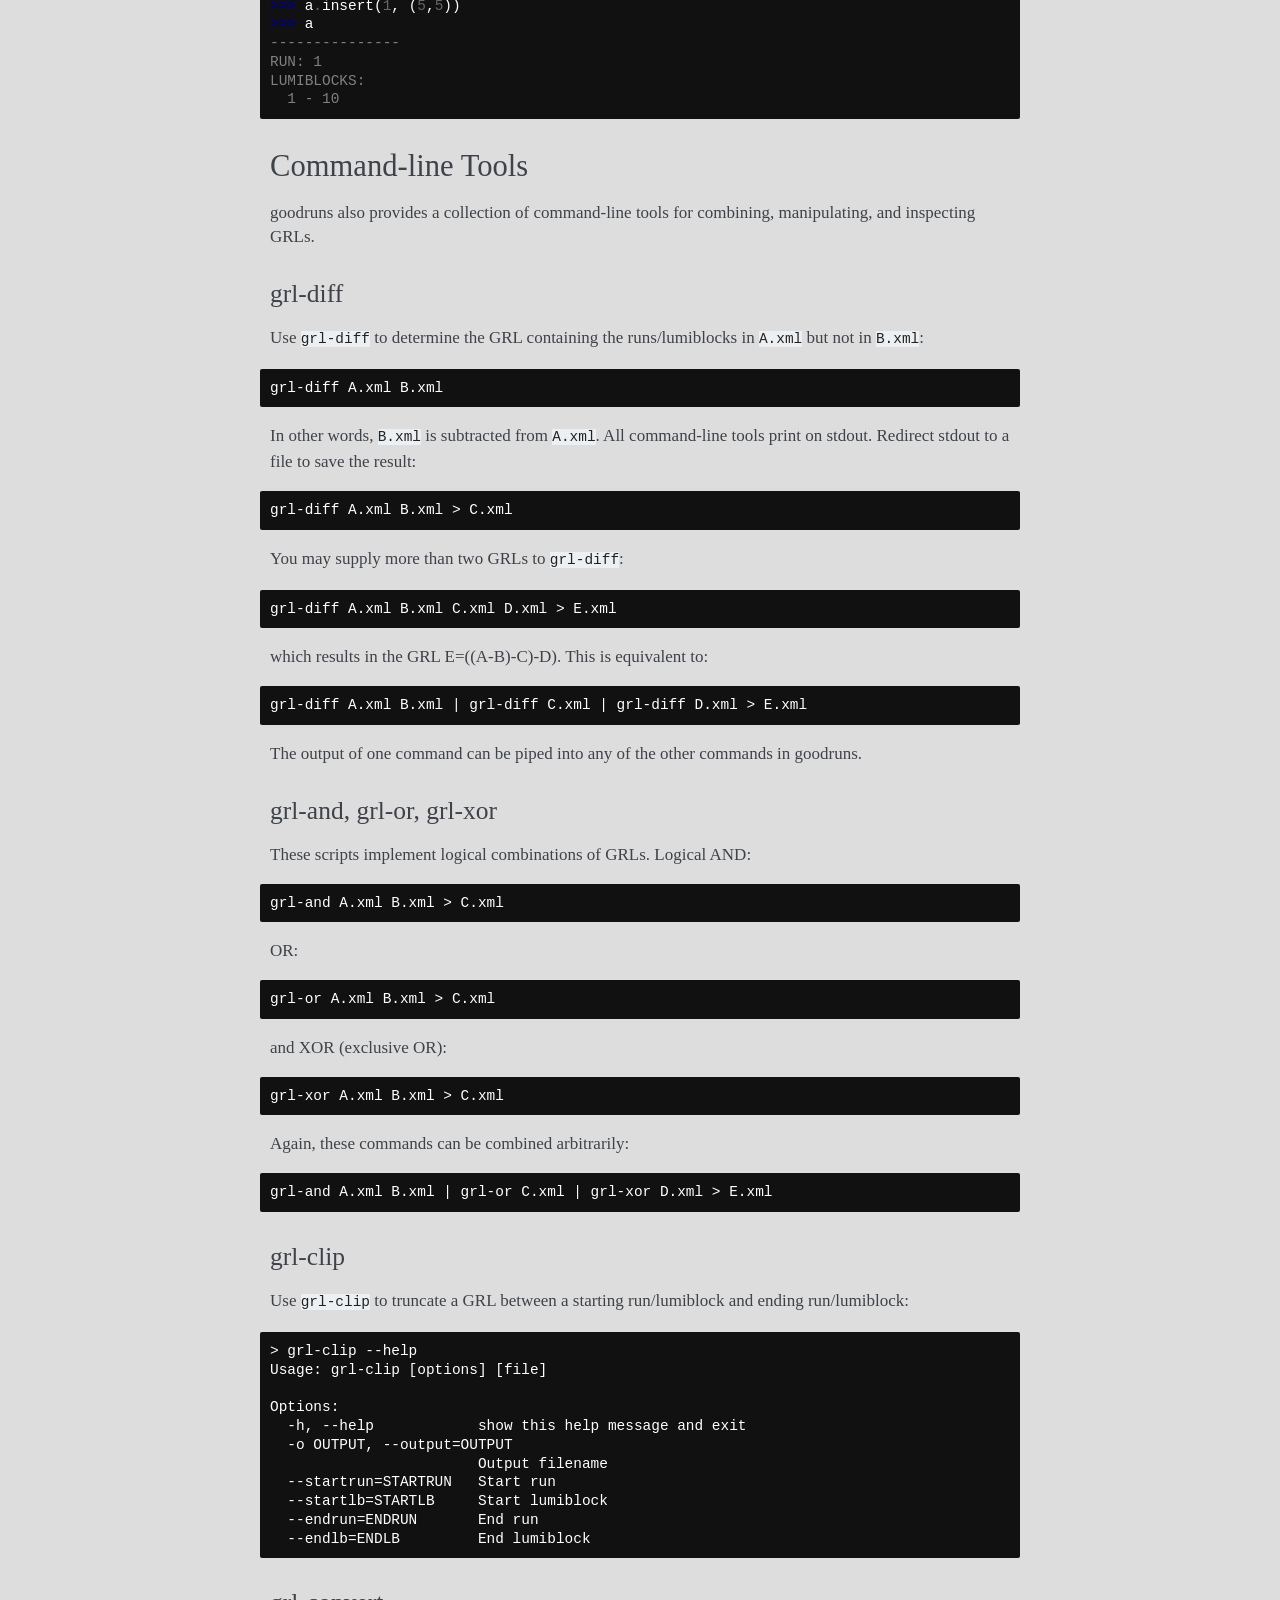
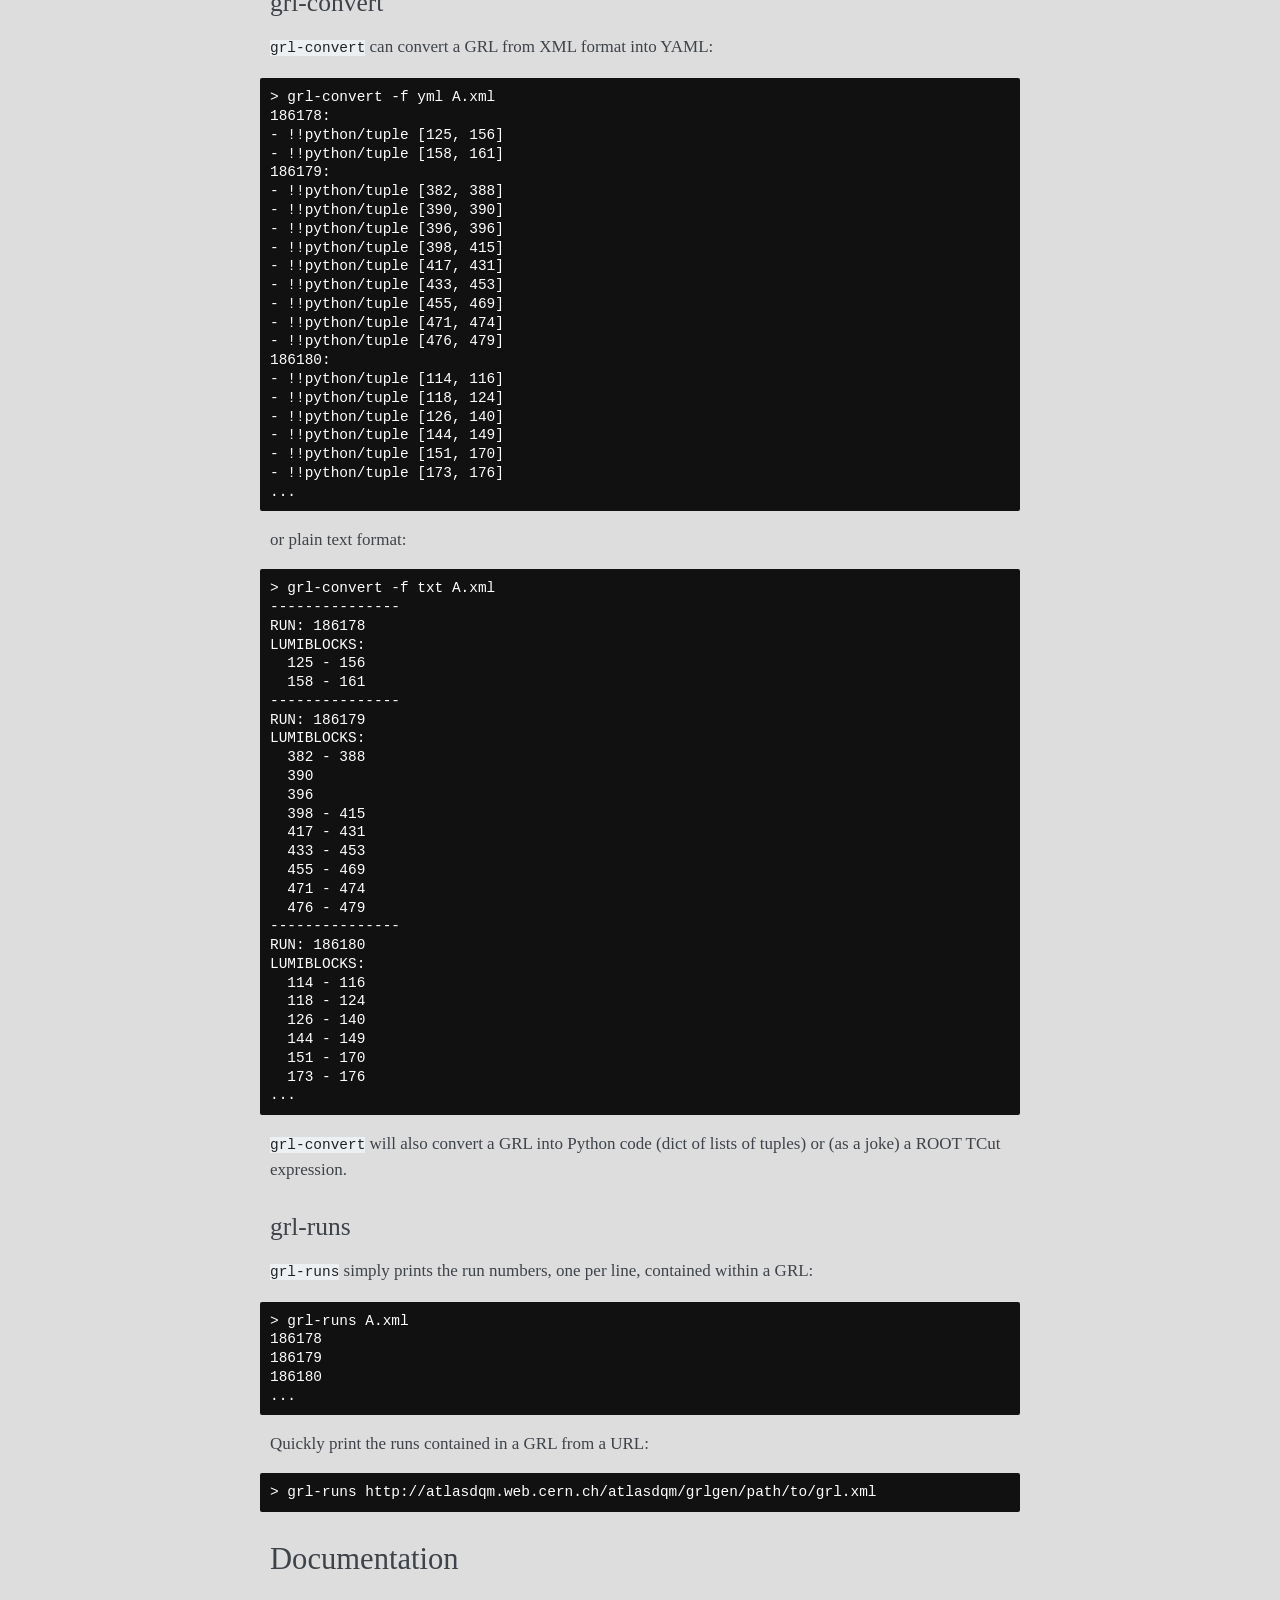
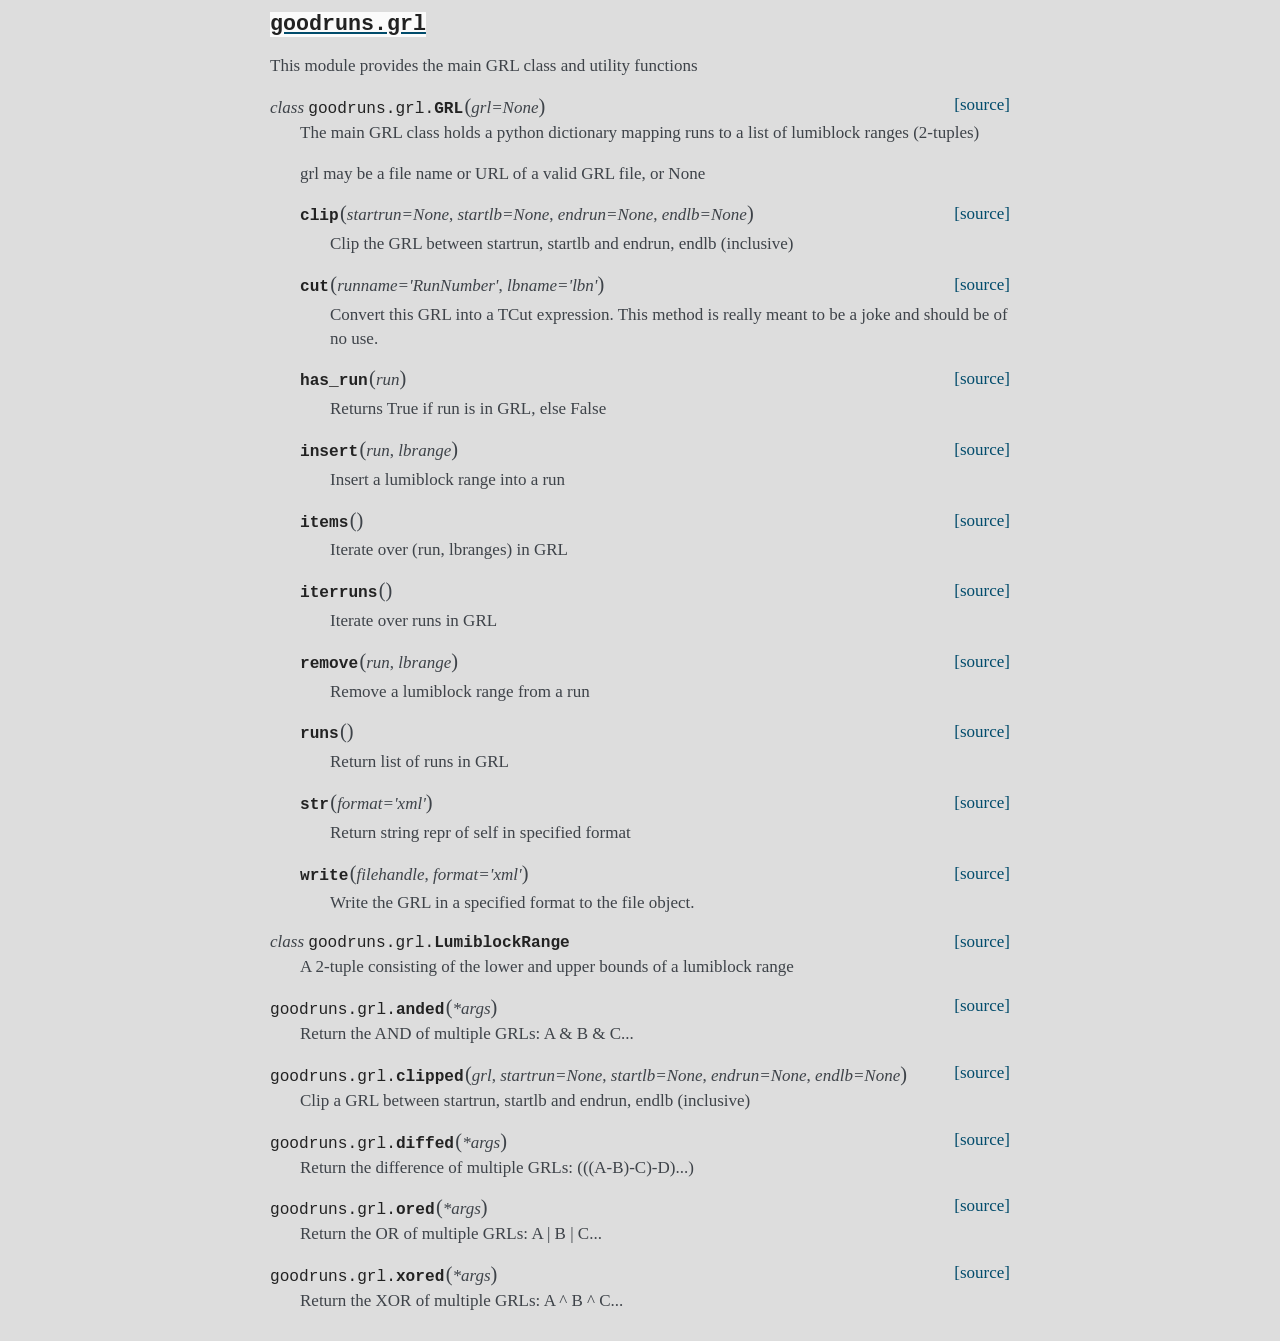
==== commit 24d0ed22: "Update documentation" ====
--- a/index.html
+++ b/index.html
@@ -296,6 +296,12 @@
 </dd></dl>
 
 <dl class="method">
+<dt id="goodruns.grl.GRL.str">
+<tt class="descname">str</tt><big>(</big><em>format='xml'</em><big>)</big><a class="reference internal" href="_modules/goodruns/grl.html#GRL.str"><span class="viewcode-link">[source]</span></a><a class="headerlink" href="#goodruns.grl.GRL.str" title="Permalink to this definition">¶</a></dt>
+<dd><p>Return string repr of self in specified format</p>
+</dd></dl>
+
+<dl class="method">
 <dt id="goodruns.grl.GRL.write">
 <tt class="descname">write</tt><big>(</big><em>filehandle</em>, <em>format='xml'</em><big>)</big><a class="reference internal" href="_modules/goodruns/grl.html#GRL.write"><span class="viewcode-link">[source]</span></a><a class="headerlink" href="#goodruns.grl.GRL.write" title="Permalink to this definition">¶</a></dt>
 <dd><p>Write the GRL in a specified format to the file object.</p>
--- a/_static/clean.css
+++ b/_static/clean.css
@@ -14,7 +14,7 @@
     font-family: 'Georgia', serif;
     font-size: 17px;
     color: #000;
-    background: white;
+    background: #ddd;
     margin: 0;
     padding: 0;
 }
@@ -26,7 +26,7 @@
 
 div.bodywrapper {
     margin: 40px auto 0 auto;
-    width: 700px;
+    width: 800px;
 }
 
 hr {
@@ -34,7 +34,6 @@
 }
  
 div.body {
-    background-color: #ffffff;
     color: #3E4349;
     padding: 0 30px 30px 30px;
 }
@@ -101,7 +100,7 @@
 
 
 
-div.body h1 { font-size: 250%; }
+div.body h1 { font-size: 240%; }
 div.indexwrapper h1 { font-size: 350%; }
 div.body h2 { font-size: 180%; }
 div.body h3 { font-size: 150%; }
@@ -250,11 +249,12 @@
  
 pre {
     padding: 0;
-    margin: 15px -30px;
+    margin: 15px -10px;
     padding: 8px;
     line-height: 1.3em;
-    padding: 7px 30px;
-    background: #eee;
+    padding: 10px 10px;
+    background: #111;
+    color: #fff;
     border-radius: 2px;
     -moz-border-radius: 2px;
     -webkit-border-radius: 2px;
--- a/_static/pygments.css
+++ b/_static/pygments.css
@@ -1,62 +1,62 @@
 .highlight .hll { background-color: #ffffcc }
-.highlight  { background: #eeffcc; }
-.highlight .c { color: #408090; font-style: italic } /* Comment */
+.highlight  { background: #f8f8f8; }
+.highlight .c { color: #408080; font-style: italic } /* Comment */
 .highlight .err { border: 1px solid #FF0000 } /* Error */
-.highlight .k { color: #007020; font-weight: bold } /* Keyword */
+.highlight .k { color: #008000; font-weight: bold } /* Keyword */
 .highlight .o { color: #666666 } /* Operator */
-.highlight .cm { color: #408090; font-style: italic } /* Comment.Multiline */
-.highlight .cp { color: #007020 } /* Comment.Preproc */
-.highlight .c1 { color: #408090; font-style: italic } /* Comment.Single */
-.highlight .cs { color: #408090; background-color: #fff0f0 } /* Comment.Special */
+.highlight .cm { color: #408080; font-style: italic } /* Comment.Multiline */
+.highlight .cp { color: #BC7A00 } /* Comment.Preproc */
+.highlight .c1 { color: #408080; font-style: italic } /* Comment.Single */
+.highlight .cs { color: #408080; font-style: italic } /* Comment.Special */
 .highlight .gd { color: #A00000 } /* Generic.Deleted */
 .highlight .ge { font-style: italic } /* Generic.Emph */
 .highlight .gr { color: #FF0000 } /* Generic.Error */
 .highlight .gh { color: #000080; font-weight: bold } /* Generic.Heading */
 .highlight .gi { color: #00A000 } /* Generic.Inserted */
-.highlight .go { color: #303030 } /* Generic.Output */
-.highlight .gp { color: #c65d09; font-weight: bold } /* Generic.Prompt */
+.highlight .go { color: #808080 } /* Generic.Output */
+.highlight .gp { color: #000080; font-weight: bold } /* Generic.Prompt */
 .highlight .gs { font-weight: bold } /* Generic.Strong */
 .highlight .gu { color: #800080; font-weight: bold } /* Generic.Subheading */
 .highlight .gt { color: #0040D0 } /* Generic.Traceback */
-.highlight .kc { color: #007020; font-weight: bold } /* Keyword.Constant */
-.highlight .kd { color: #007020; font-weight: bold } /* Keyword.Declaration */
-.highlight .kn { color: #007020; font-weight: bold } /* Keyword.Namespace */
-.highlight .kp { color: #007020 } /* Keyword.Pseudo */
-.highlight .kr { color: #007020; font-weight: bold } /* Keyword.Reserved */
-.highlight .kt { color: #902000 } /* Keyword.Type */
-.highlight .m { color: #208050 } /* Literal.Number */
-.highlight .s { color: #4070a0 } /* Literal.String */
-.highlight .na { color: #4070a0 } /* Name.Attribute */
-.highlight .nb { color: #007020 } /* Name.Builtin */
-.highlight .nc { color: #0e84b5; font-weight: bold } /* Name.Class */
-.highlight .no { color: #60add5 } /* Name.Constant */
-.highlight .nd { color: #555555; font-weight: bold } /* Name.Decorator */
-.highlight .ni { color: #d55537; font-weight: bold } /* Name.Entity */
-.highlight .ne { color: #007020 } /* Name.Exception */
-.highlight .nf { color: #06287e } /* Name.Function */
-.highlight .nl { color: #002070; font-weight: bold } /* Name.Label */
-.highlight .nn { color: #0e84b5; font-weight: bold } /* Name.Namespace */
-.highlight .nt { color: #062873; font-weight: bold } /* Name.Tag */
-.highlight .nv { color: #bb60d5 } /* Name.Variable */
-.highlight .ow { color: #007020; font-weight: bold } /* Operator.Word */
+.highlight .kc { color: #008000; font-weight: bold } /* Keyword.Constant */
+.highlight .kd { color: #008000; font-weight: bold } /* Keyword.Declaration */
+.highlight .kn { color: #008000; font-weight: bold } /* Keyword.Namespace */
+.highlight .kp { color: #008000 } /* Keyword.Pseudo */
+.highlight .kr { color: #008000; font-weight: bold } /* Keyword.Reserved */
+.highlight .kt { color: #B00040 } /* Keyword.Type */
+.highlight .m { color: #666666 } /* Literal.Number */
+.highlight .s { color: #BA2121 } /* Literal.String */
+.highlight .na { color: #7D9029 } /* Name.Attribute */
+.highlight .nb { color: #008000 } /* Name.Builtin */
+.highlight .nc { color: #0000FF; font-weight: bold } /* Name.Class */
+.highlight .no { color: #880000 } /* Name.Constant */
+.highlight .nd { color: #AA22FF } /* Name.Decorator */
+.highlight .ni { color: #999999; font-weight: bold } /* Name.Entity */
+.highlight .ne { color: #D2413A; font-weight: bold } /* Name.Exception */
+.highlight .nf { color: #0000FF } /* Name.Function */
+.highlight .nl { color: #A0A000 } /* Name.Label */
+.highlight .nn { color: #0000FF; font-weight: bold } /* Name.Namespace */
+.highlight .nt { color: #008000; font-weight: bold } /* Name.Tag */
+.highlight .nv { color: #19177C } /* Name.Variable */
+.highlight .ow { color: #AA22FF; font-weight: bold } /* Operator.Word */
 .highlight .w { color: #bbbbbb } /* Text.Whitespace */
-.highlight .mf { color: #208050 } /* Literal.Number.Float */
-.highlight .mh { color: #208050 } /* Literal.Number.Hex */
-.highlight .mi { color: #208050 } /* Literal.Number.Integer */
-.highlight .mo { color: #208050 } /* Literal.Number.Oct */
-.highlight .sb { color: #4070a0 } /* Literal.String.Backtick */
-.highlight .sc { color: #4070a0 } /* Literal.String.Char */
-.highlight .sd { color: #4070a0; font-style: italic } /* Literal.String.Doc */
-.highlight .s2 { color: #4070a0 } /* Literal.String.Double */
-.highlight .se { color: #4070a0; font-weight: bold } /* Literal.String.Escape */
-.highlight .sh { color: #4070a0 } /* Literal.String.Heredoc */
-.highlight .si { color: #70a0d0; font-style: italic } /* Literal.String.Interpol */
-.highlight .sx { color: #c65d09 } /* Literal.String.Other */
-.highlight .sr { color: #235388 } /* Literal.String.Regex */
-.highlight .s1 { color: #4070a0 } /* Literal.String.Single */
-.highlight .ss { color: #517918 } /* Literal.String.Symbol */
-.highlight .bp { color: #007020 } /* Name.Builtin.Pseudo */
-.highlight .vc { color: #bb60d5 } /* Name.Variable.Class */
-.highlight .vg { color: #bb60d5 } /* Name.Variable.Global */
-.highlight .vi { color: #bb60d5 } /* Name.Variable.Instance */
-.highlight .il { color: #208050 } /* Literal.Number.Integer.Long */+.highlight .mf { color: #666666 } /* Literal.Number.Float */
+.highlight .mh { color: #666666 } /* Literal.Number.Hex */
+.highlight .mi { color: #666666 } /* Literal.Number.Integer */
+.highlight .mo { color: #666666 } /* Literal.Number.Oct */
+.highlight .sb { color: #BA2121 } /* Literal.String.Backtick */
+.highlight .sc { color: #BA2121 } /* Literal.String.Char */
+.highlight .sd { color: #BA2121; font-style: italic } /* Literal.String.Doc */
+.highlight .s2 { color: #BA2121 } /* Literal.String.Double */
+.highlight .se { color: #BB6622; font-weight: bold } /* Literal.String.Escape */
+.highlight .sh { color: #BA2121 } /* Literal.String.Heredoc */
+.highlight .si { color: #BB6688; font-weight: bold } /* Literal.String.Interpol */
+.highlight .sx { color: #008000 } /* Literal.String.Other */
+.highlight .sr { color: #BB6688 } /* Literal.String.Regex */
+.highlight .s1 { color: #BA2121 } /* Literal.String.Single */
+.highlight .ss { color: #19177C } /* Literal.String.Symbol */
+.highlight .bp { color: #008000 } /* Name.Builtin.Pseudo */
+.highlight .vc { color: #19177C } /* Name.Variable.Class */
+.highlight .vg { color: #19177C } /* Name.Variable.Global */
+.highlight .vi { color: #19177C } /* Name.Variable.Instance */
+.highlight .il { color: #666666 } /* Literal.Number.Integer.Long */
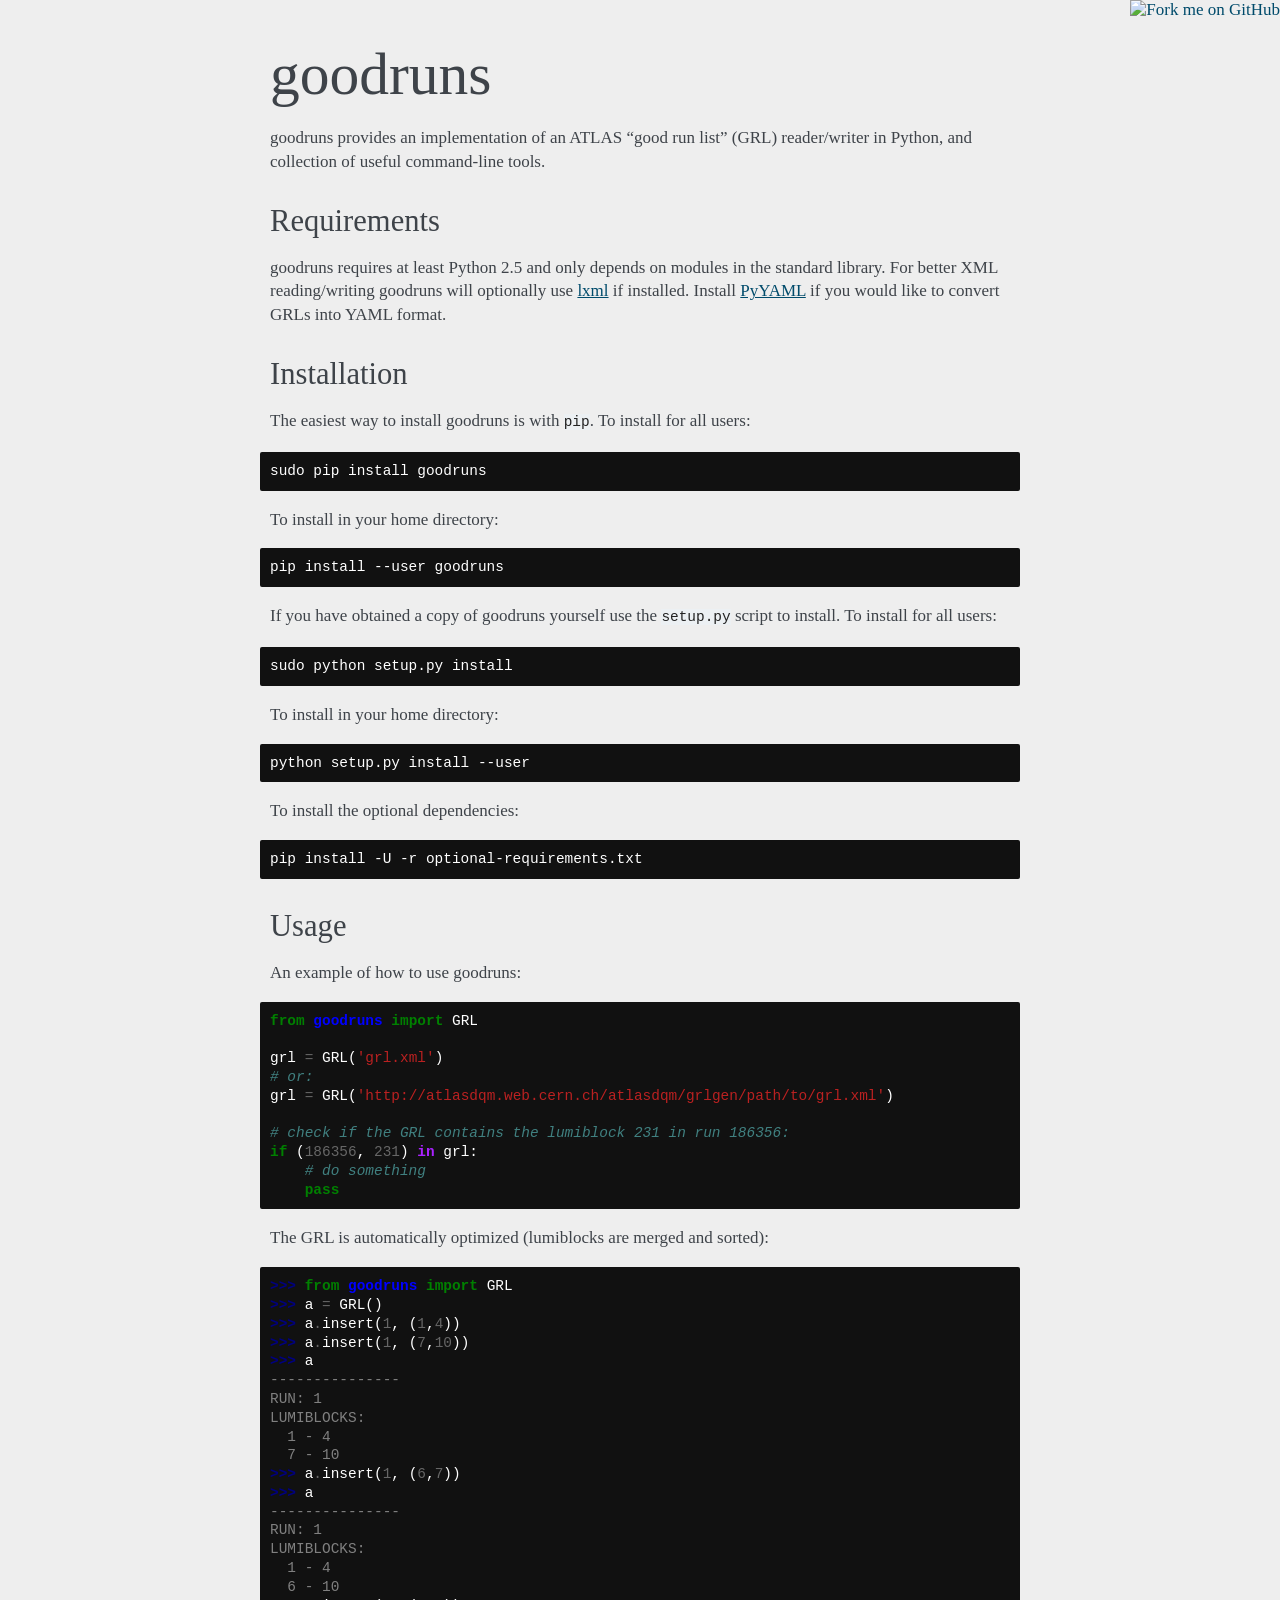
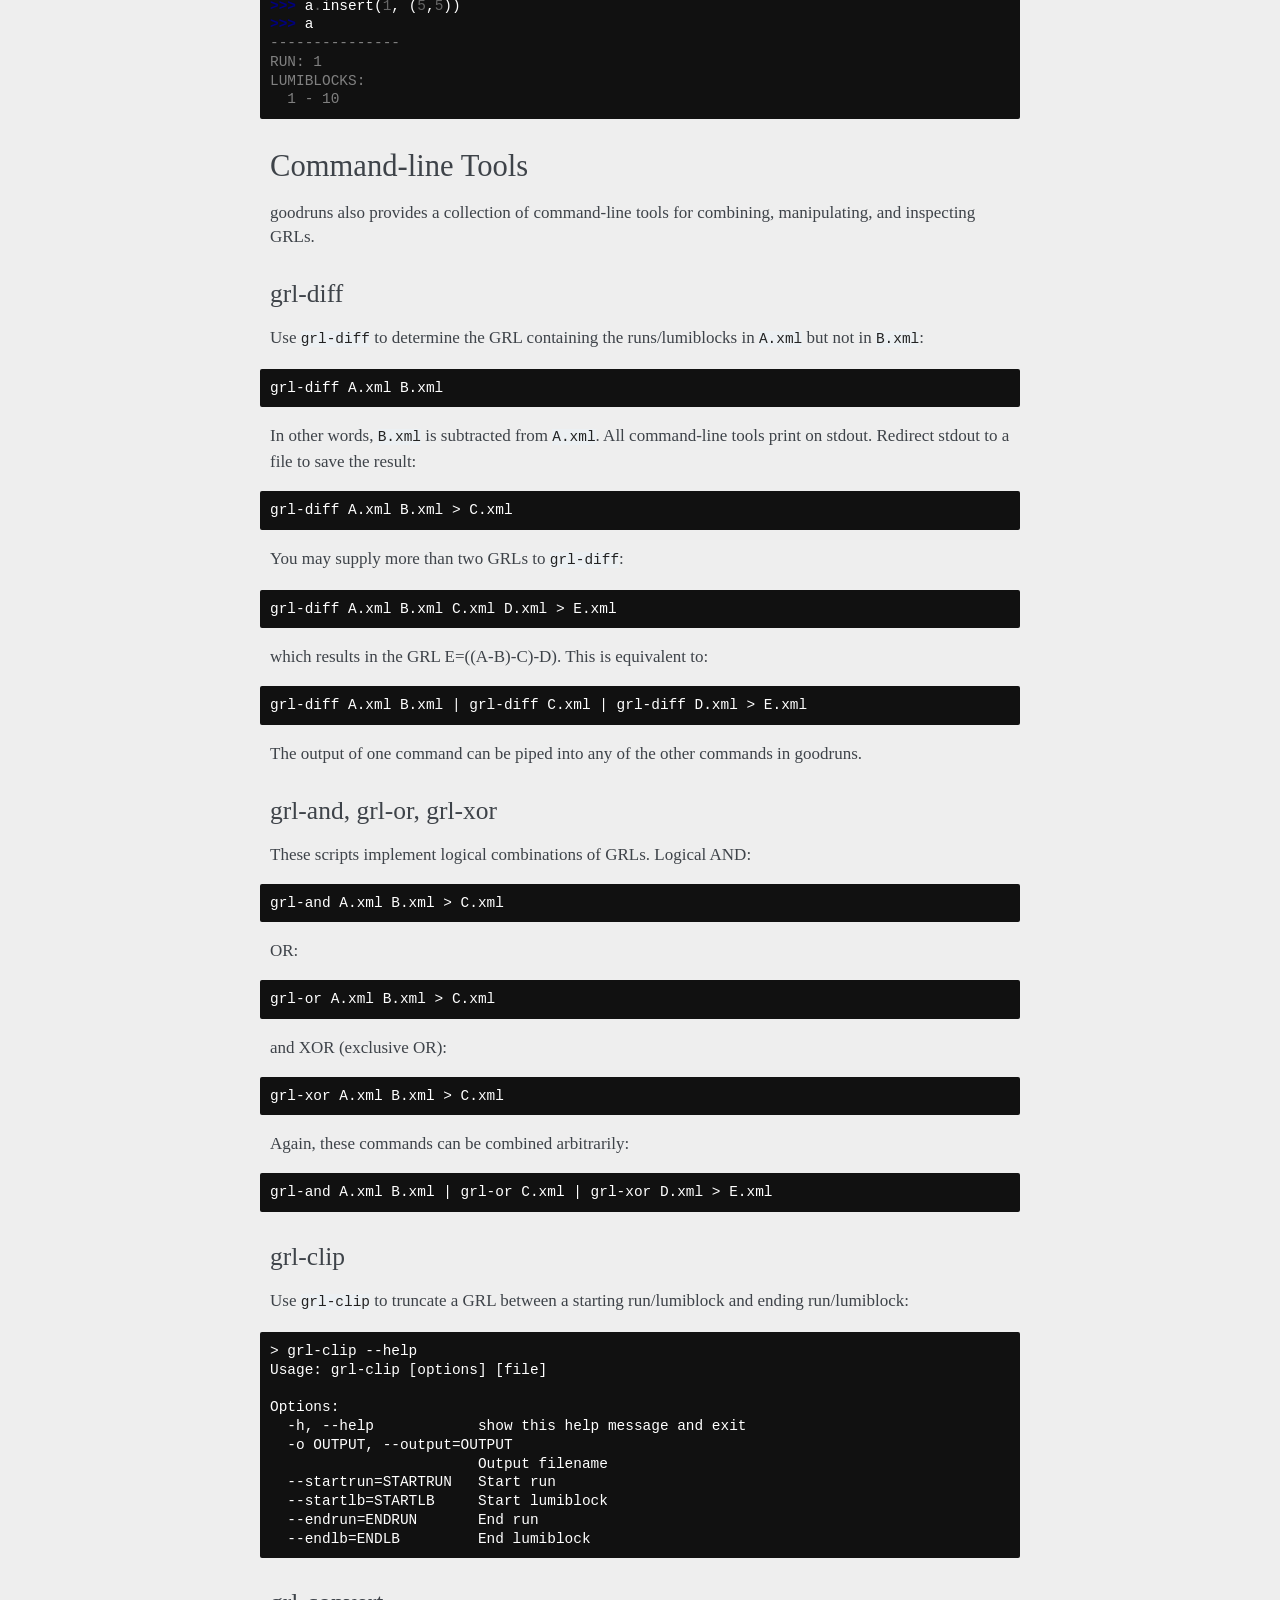
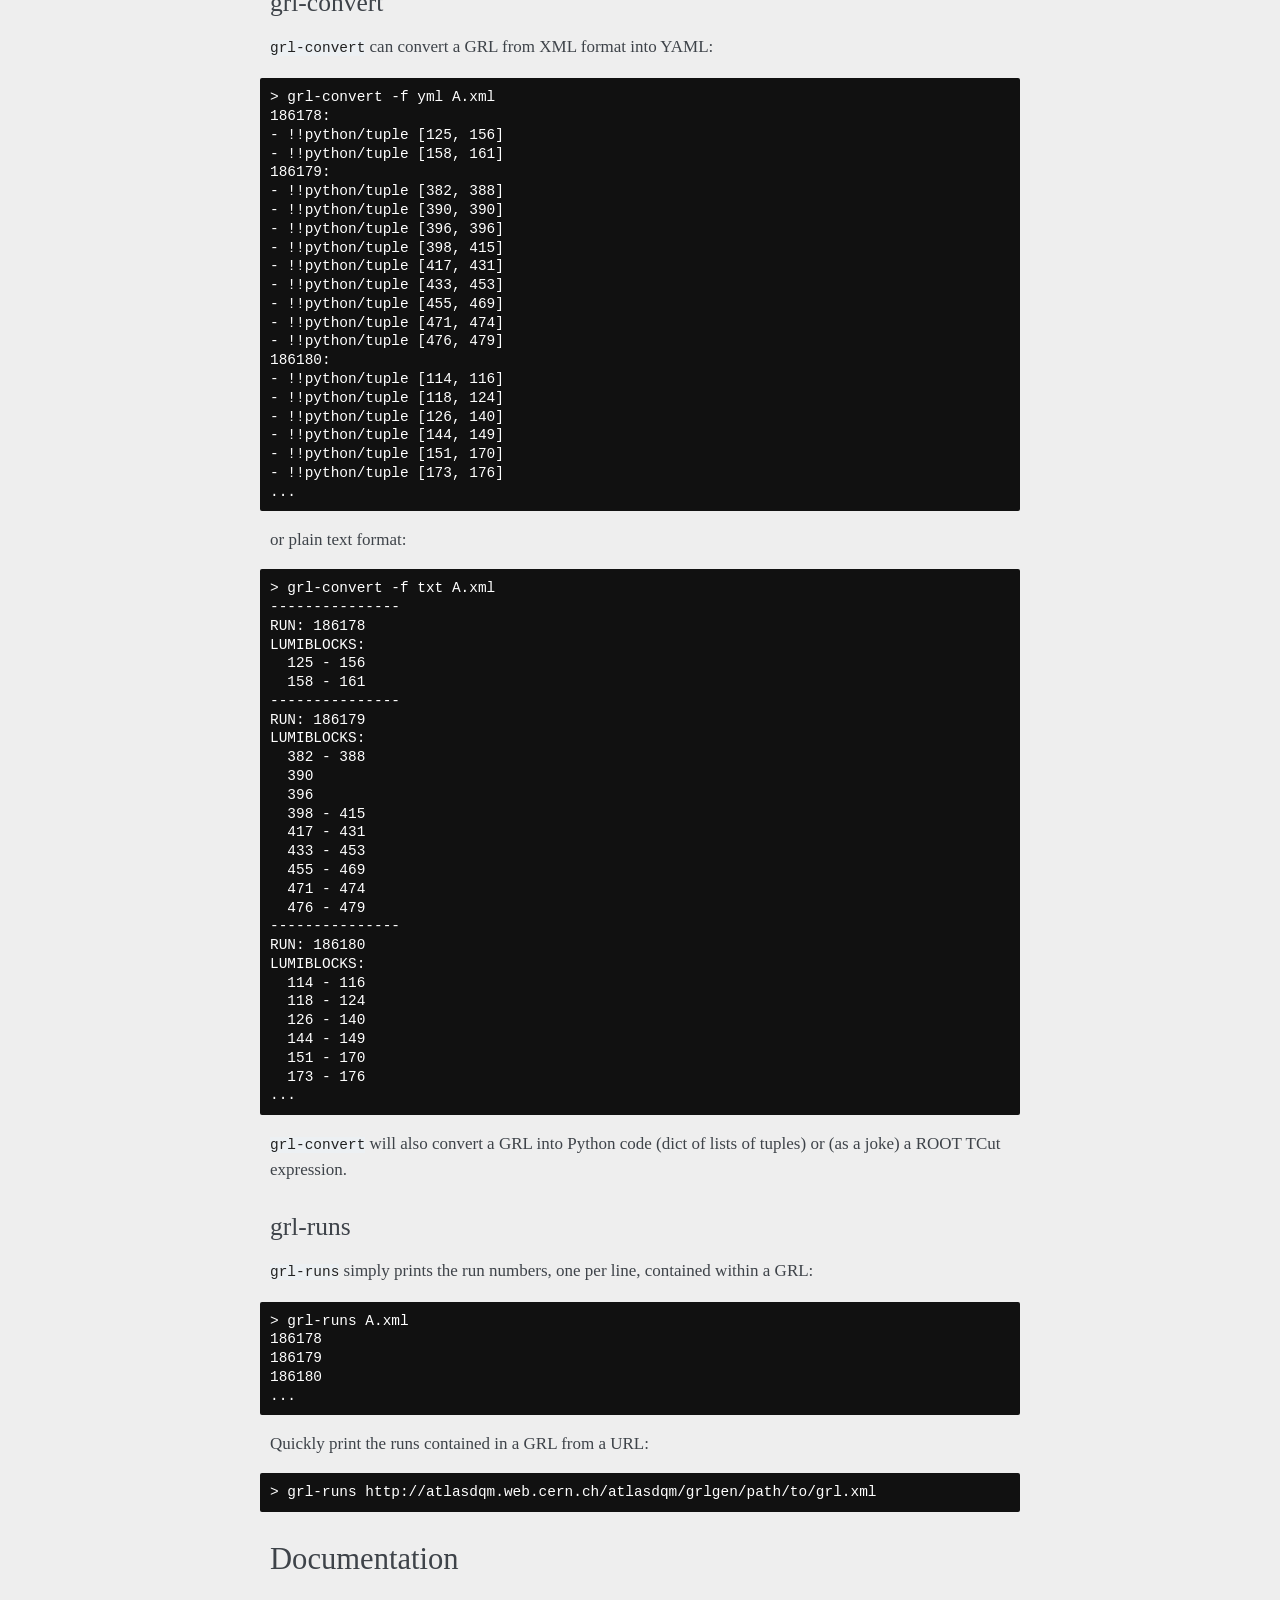
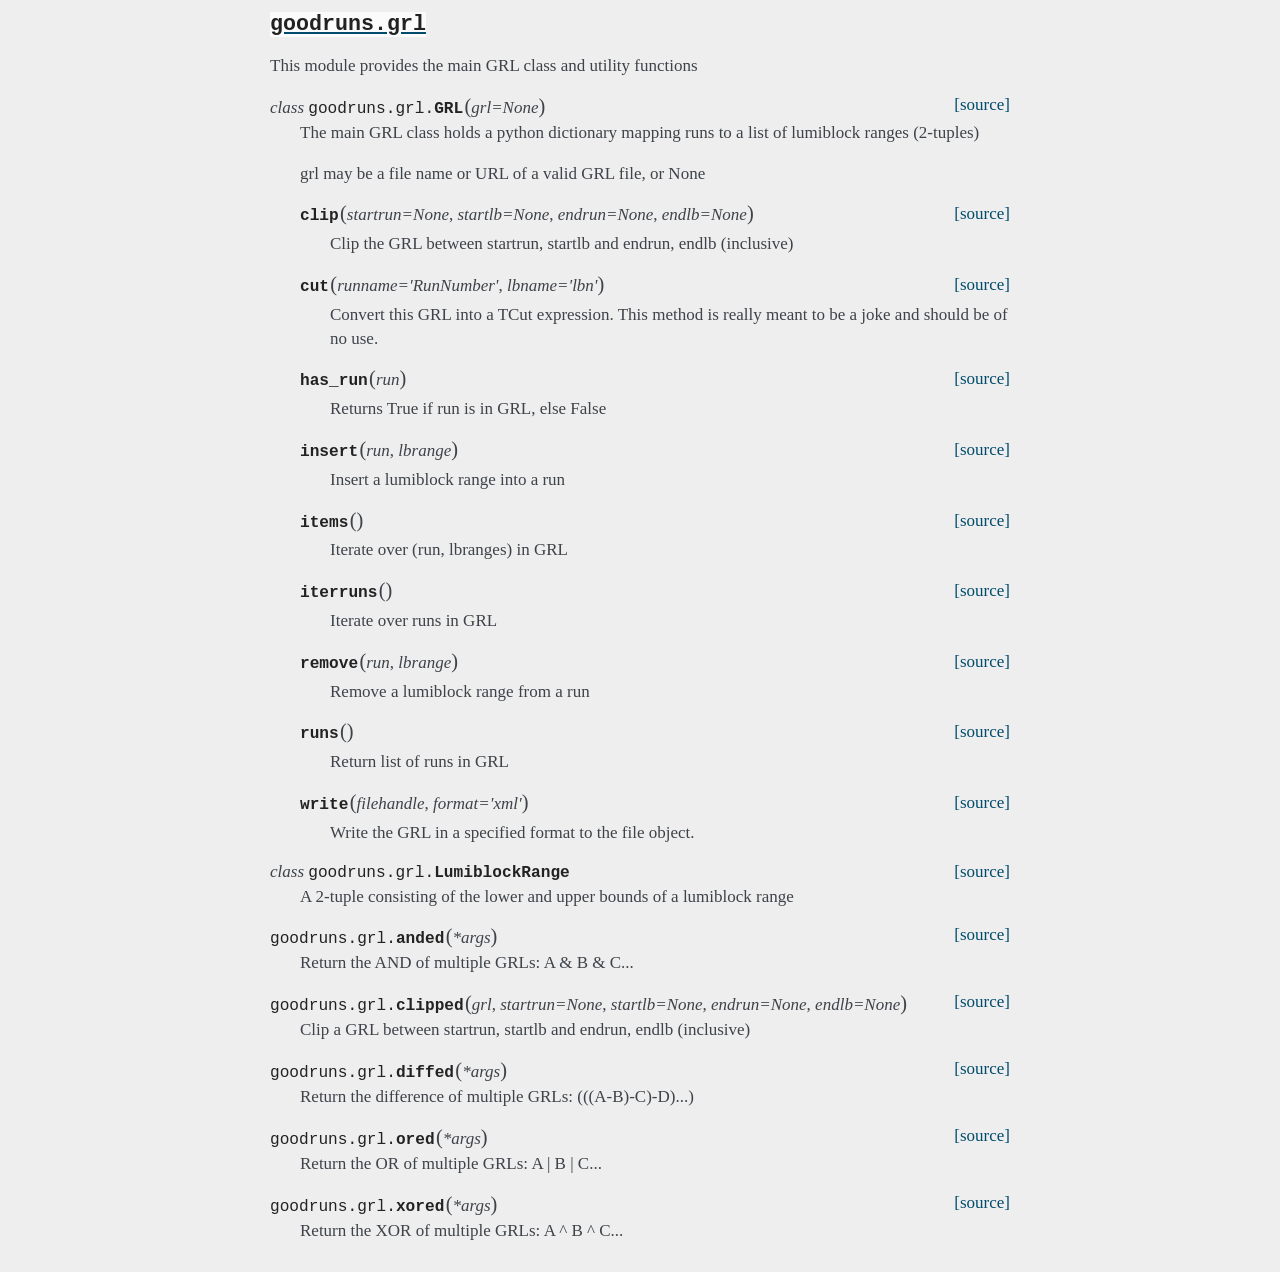
==== commit d38848b1: "Update documentation" ====
--- a/index.html
+++ b/index.html
@@ -296,12 +296,6 @@
 </dd></dl>
 
 <dl class="method">
-<dt id="goodruns.grl.GRL.str">
-<tt class="descname">str</tt><big>(</big><em>format='xml'</em><big>)</big><a class="reference internal" href="_modules/goodruns/grl.html#GRL.str"><span class="viewcode-link">[source]</span></a><a class="headerlink" href="#goodruns.grl.GRL.str" title="Permalink to this definition">¶</a></dt>
-<dd><p>Return string repr of self in specified format</p>
-</dd></dl>
-
-<dl class="method">
 <dt id="goodruns.grl.GRL.write">
 <tt class="descname">write</tt><big>(</big><em>filehandle</em>, <em>format='xml'</em><big>)</big><a class="reference internal" href="_modules/goodruns/grl.html#GRL.write"><span class="viewcode-link">[source]</span></a><a class="headerlink" href="#goodruns.grl.GRL.write" title="Permalink to this definition">¶</a></dt>
 <dd><p>Write the GRL in a specified format to the file object.</p>
--- a/_static/clean.css
+++ b/_static/clean.css
@@ -14,7 +14,7 @@
     font-family: 'Georgia', serif;
     font-size: 17px;
     color: #000;
-    background: #ddd;
+    background: #eee;
     margin: 0;
     padding: 0;
 }
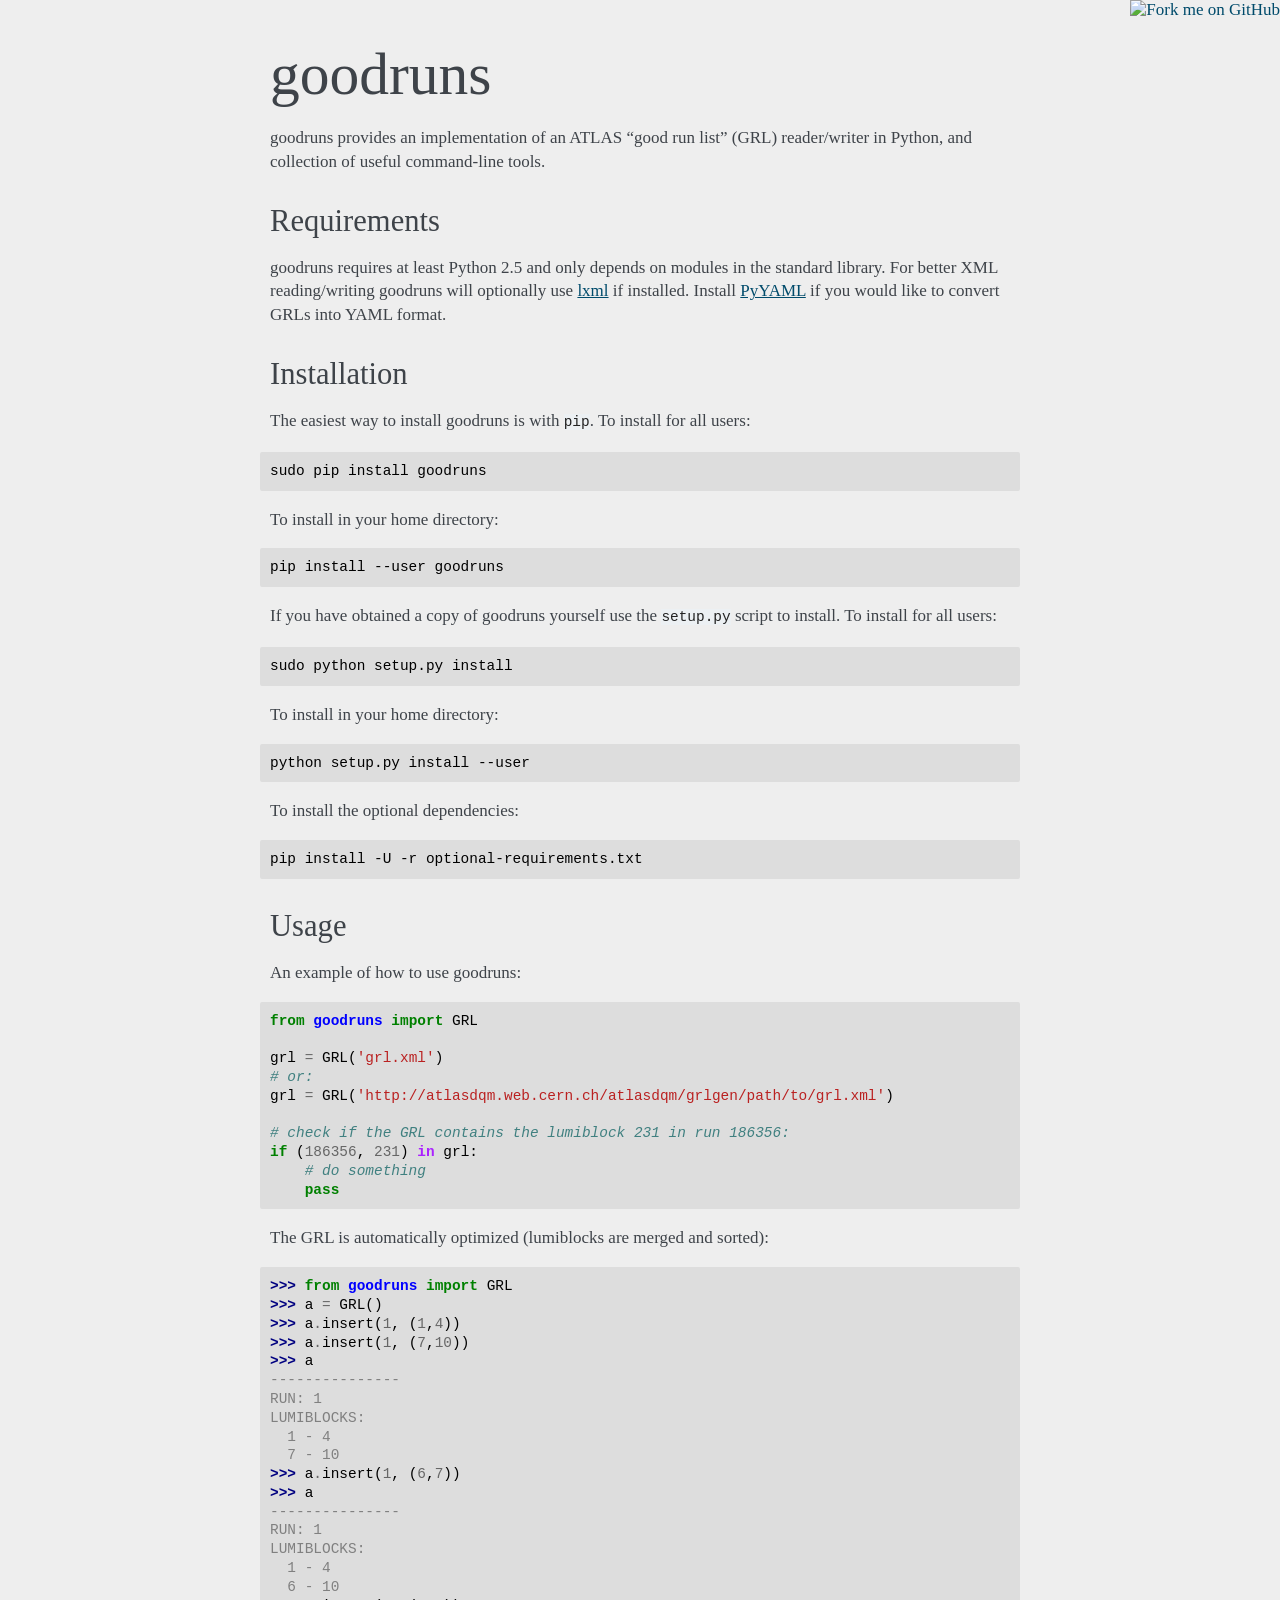
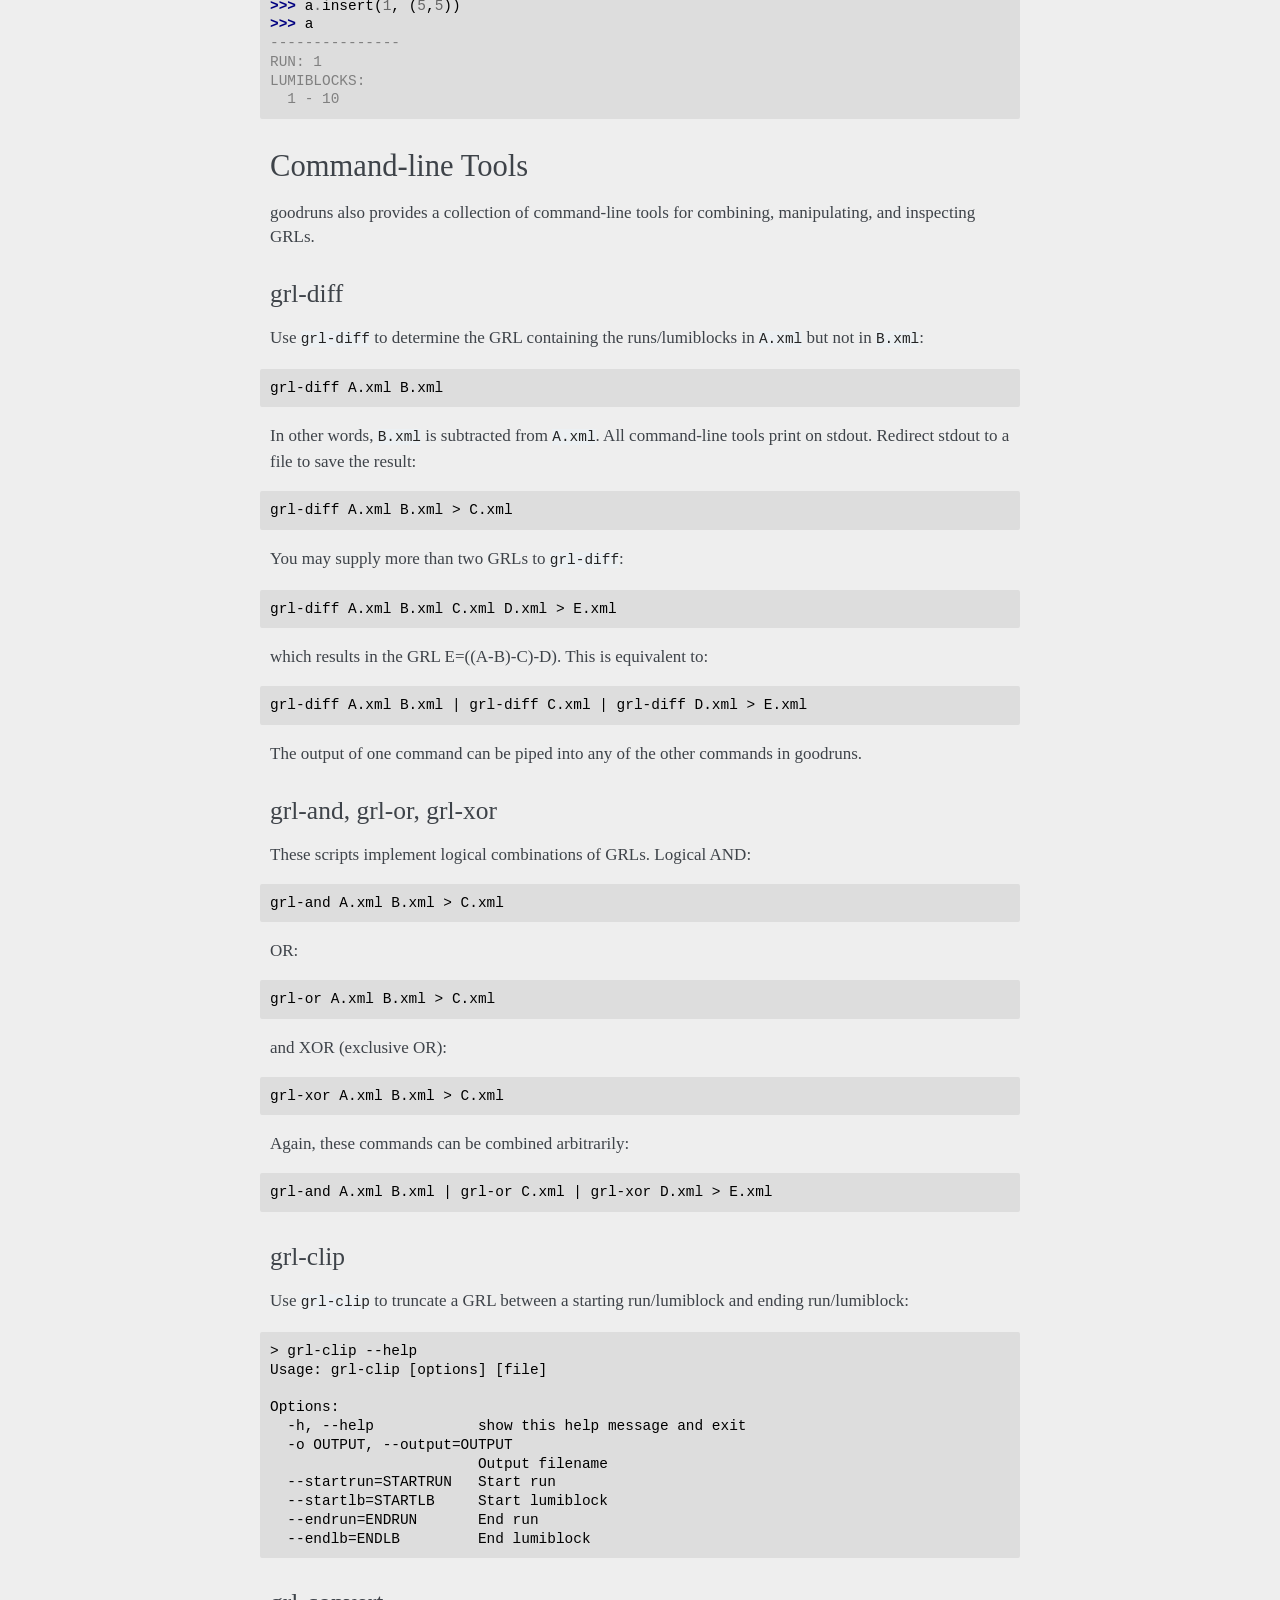
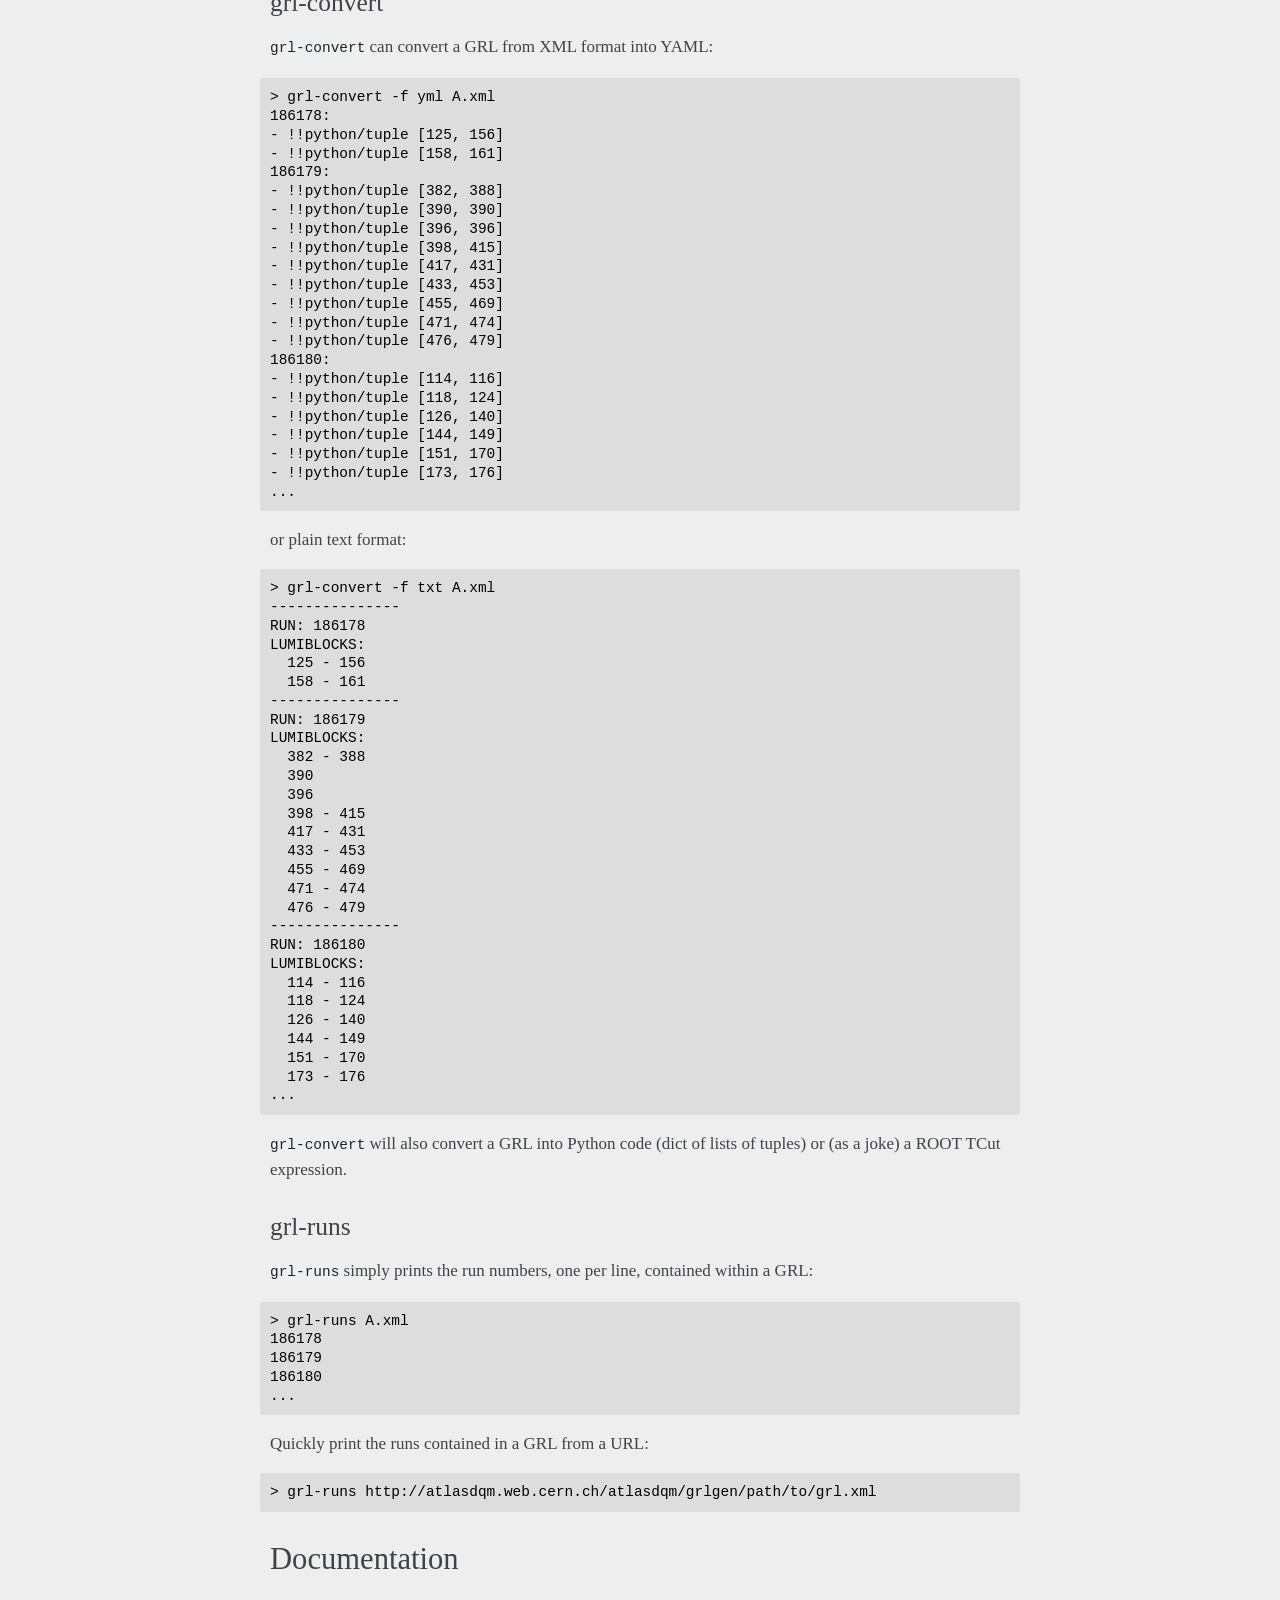
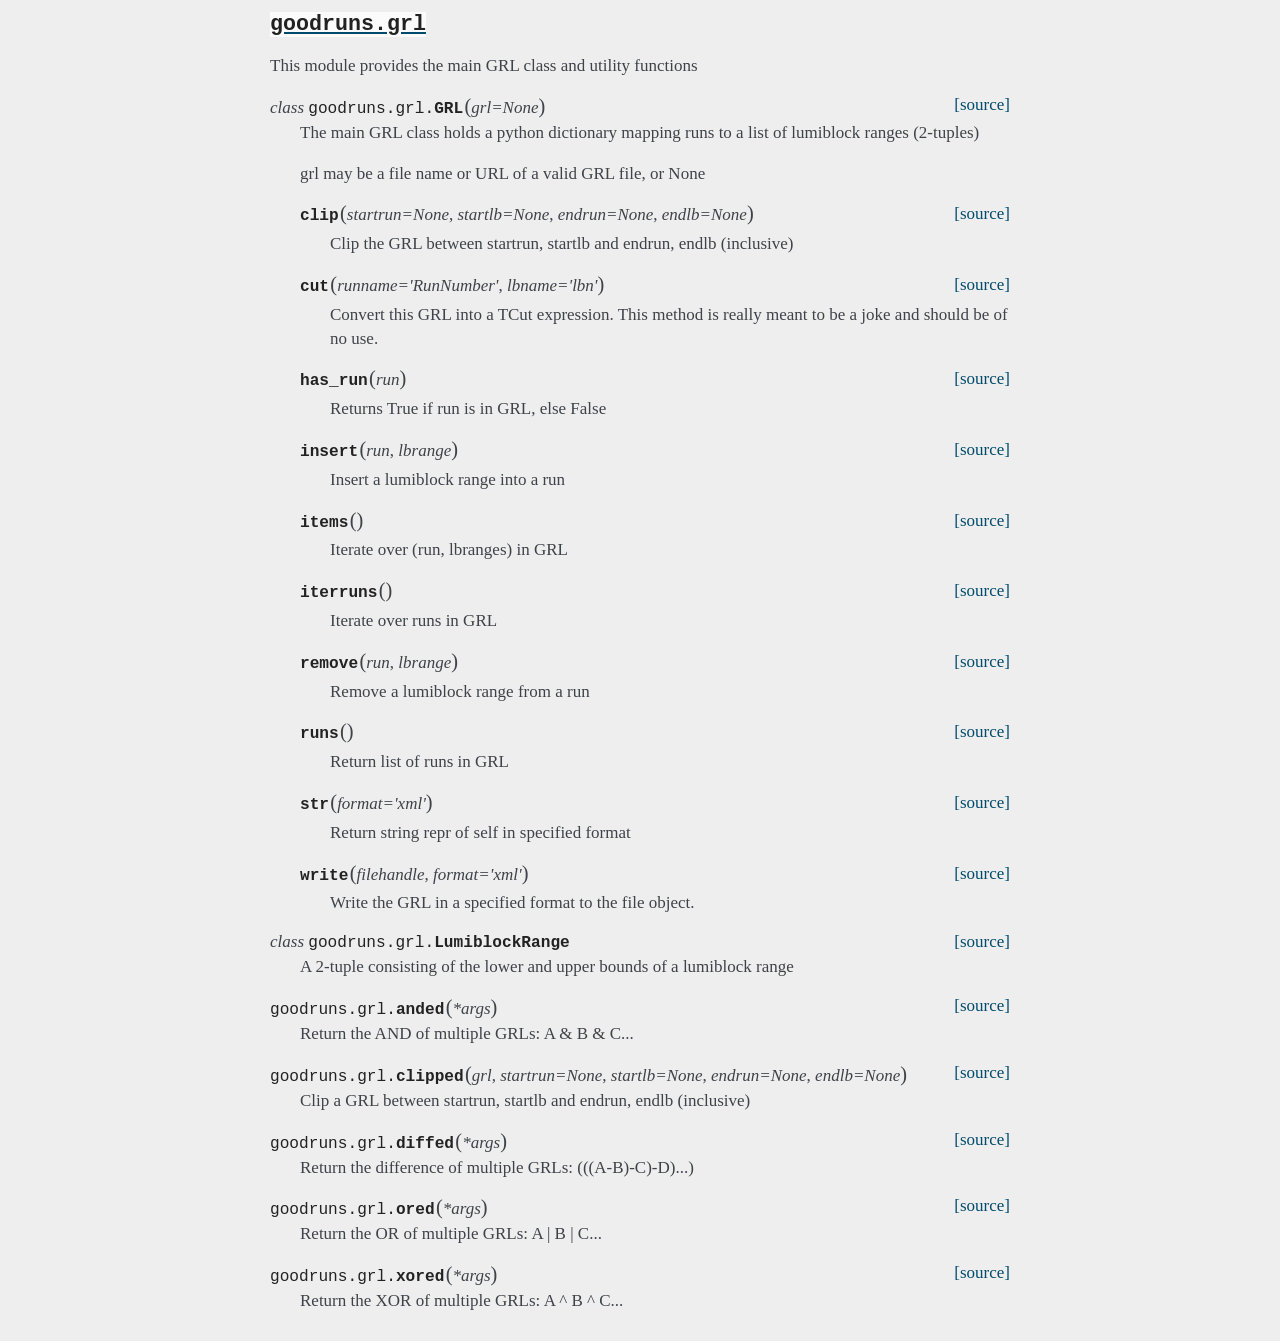
==== commit fd636d1a: "Update documentation" ====
--- a/index.html
+++ b/index.html
@@ -296,6 +296,12 @@
 </dd></dl>
 
 <dl class="method">
+<dt id="goodruns.grl.GRL.str">
+<tt class="descname">str</tt><big>(</big><em>format='xml'</em><big>)</big><a class="reference internal" href="_modules/goodruns/grl.html#GRL.str"><span class="viewcode-link">[source]</span></a><a class="headerlink" href="#goodruns.grl.GRL.str" title="Permalink to this definition">¶</a></dt>
+<dd><p>Return string repr of self in specified format</p>
+</dd></dl>
+
+<dl class="method">
 <dt id="goodruns.grl.GRL.write">
 <tt class="descname">write</tt><big>(</big><em>filehandle</em>, <em>format='xml'</em><big>)</big><a class="reference internal" href="_modules/goodruns/grl.html#GRL.write"><span class="viewcode-link">[source]</span></a><a class="headerlink" href="#goodruns.grl.GRL.write" title="Permalink to this definition">¶</a></dt>
 <dd><p>Write the GRL in a specified format to the file object.</p>
--- a/_static/clean.css
+++ b/_static/clean.css
@@ -253,8 +253,8 @@
     padding: 8px;
     line-height: 1.3em;
     padding: 10px 10px;
-    background: #111;
-    color: #fff;
+    background: #ddd;
+    color: #000;
     border-radius: 2px;
     -moz-border-radius: 2px;
     -webkit-border-radius: 2px;
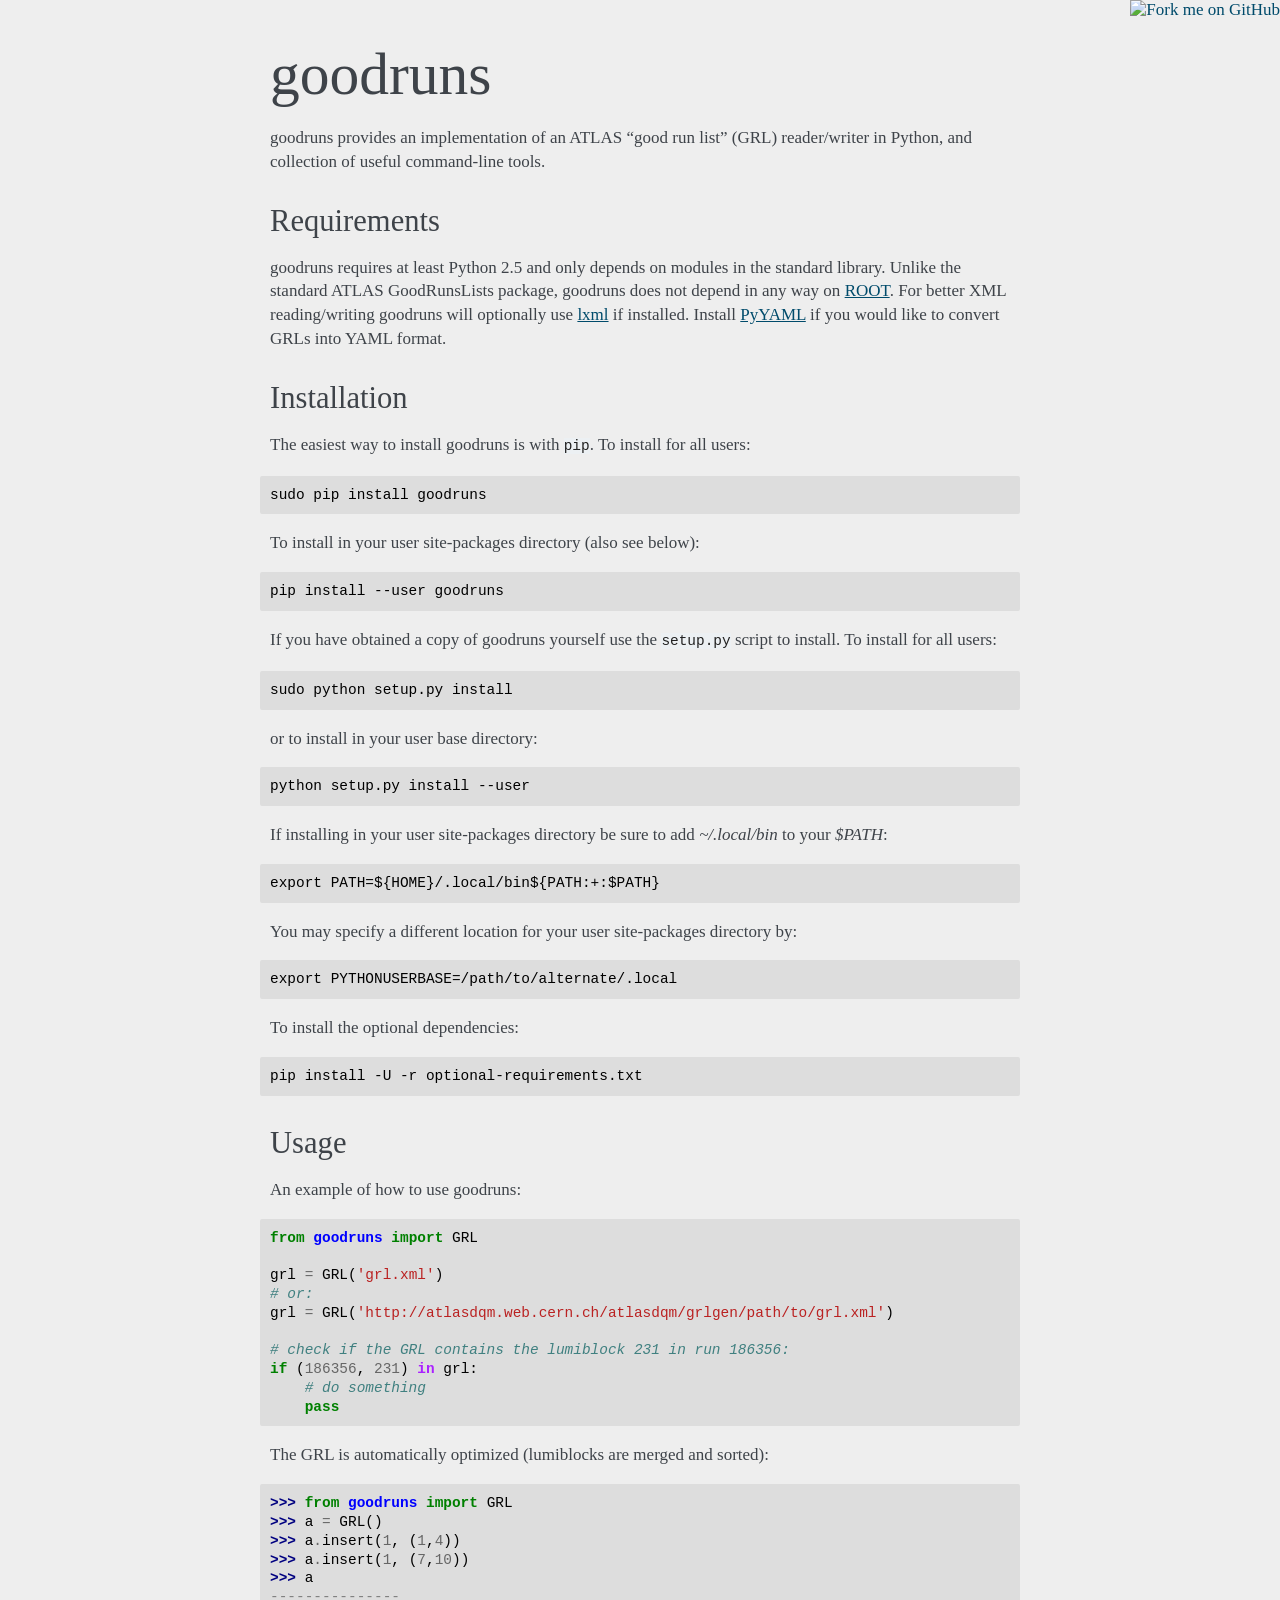
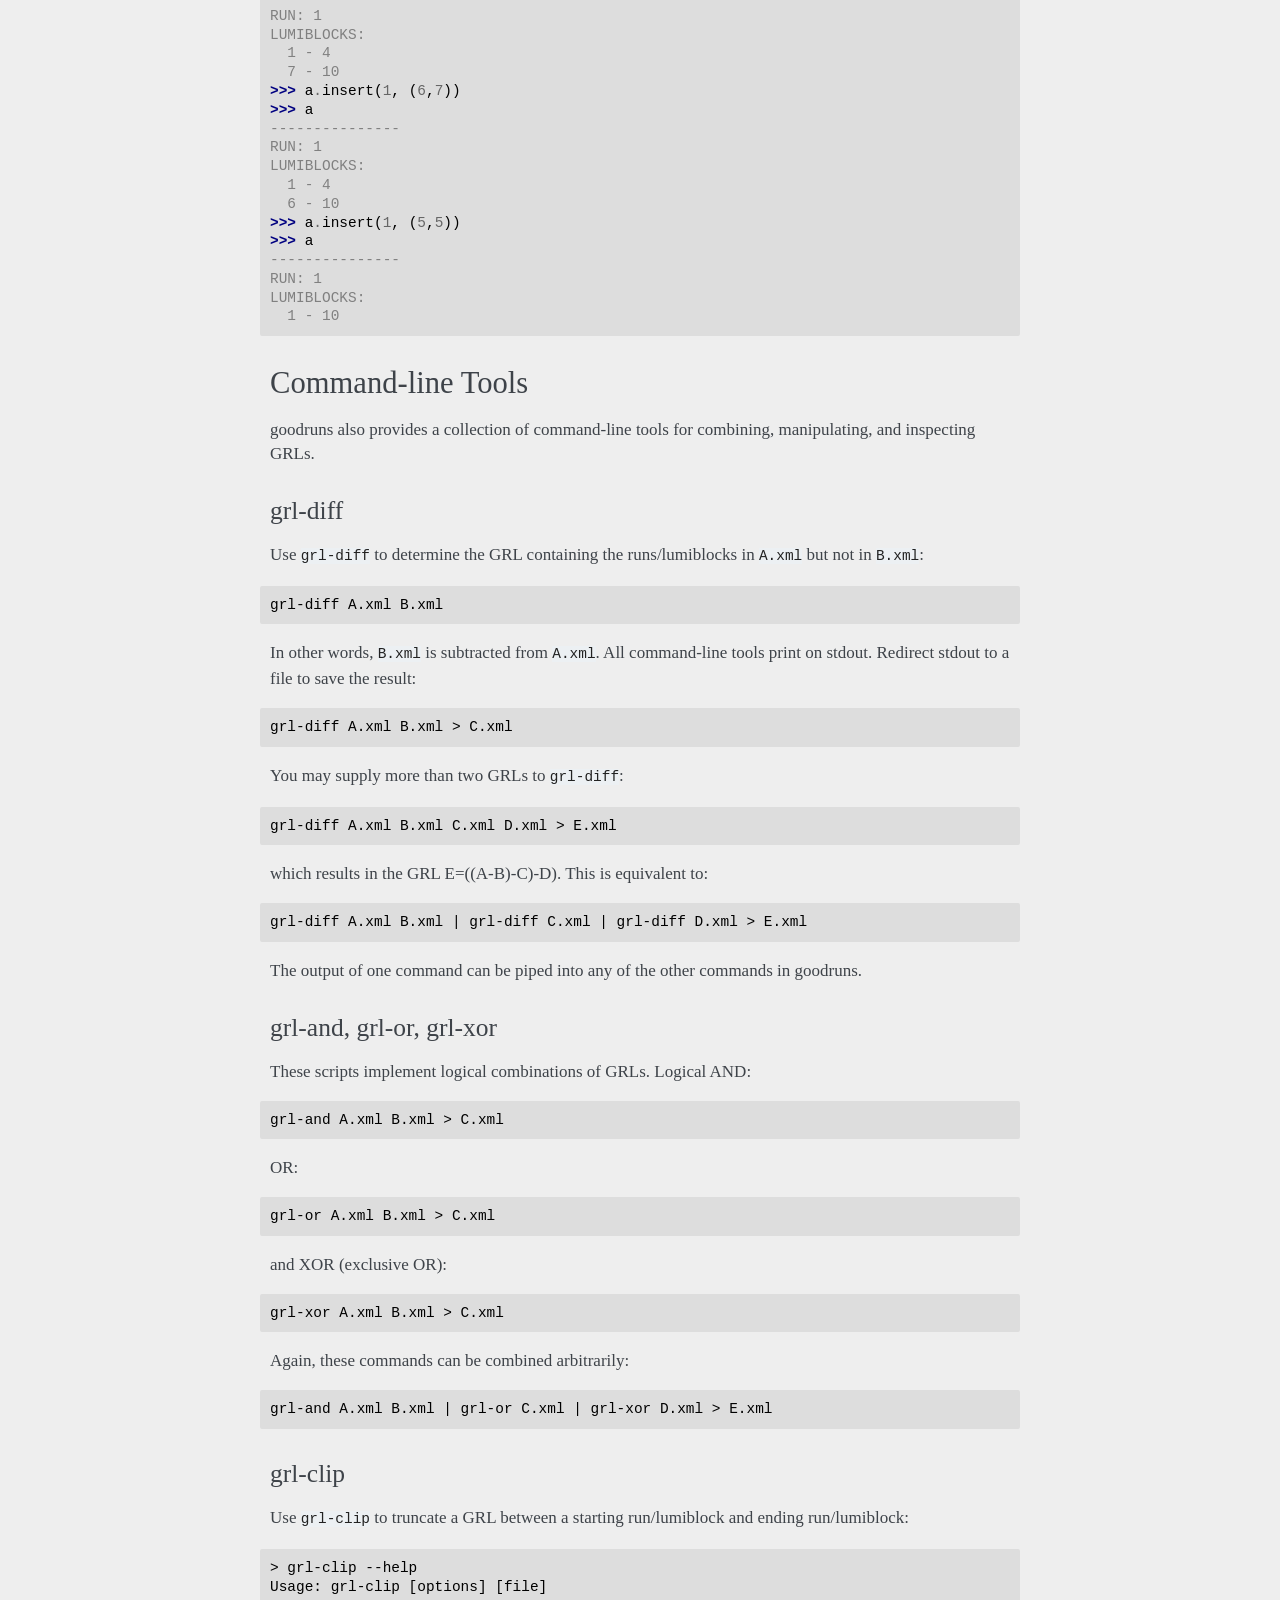
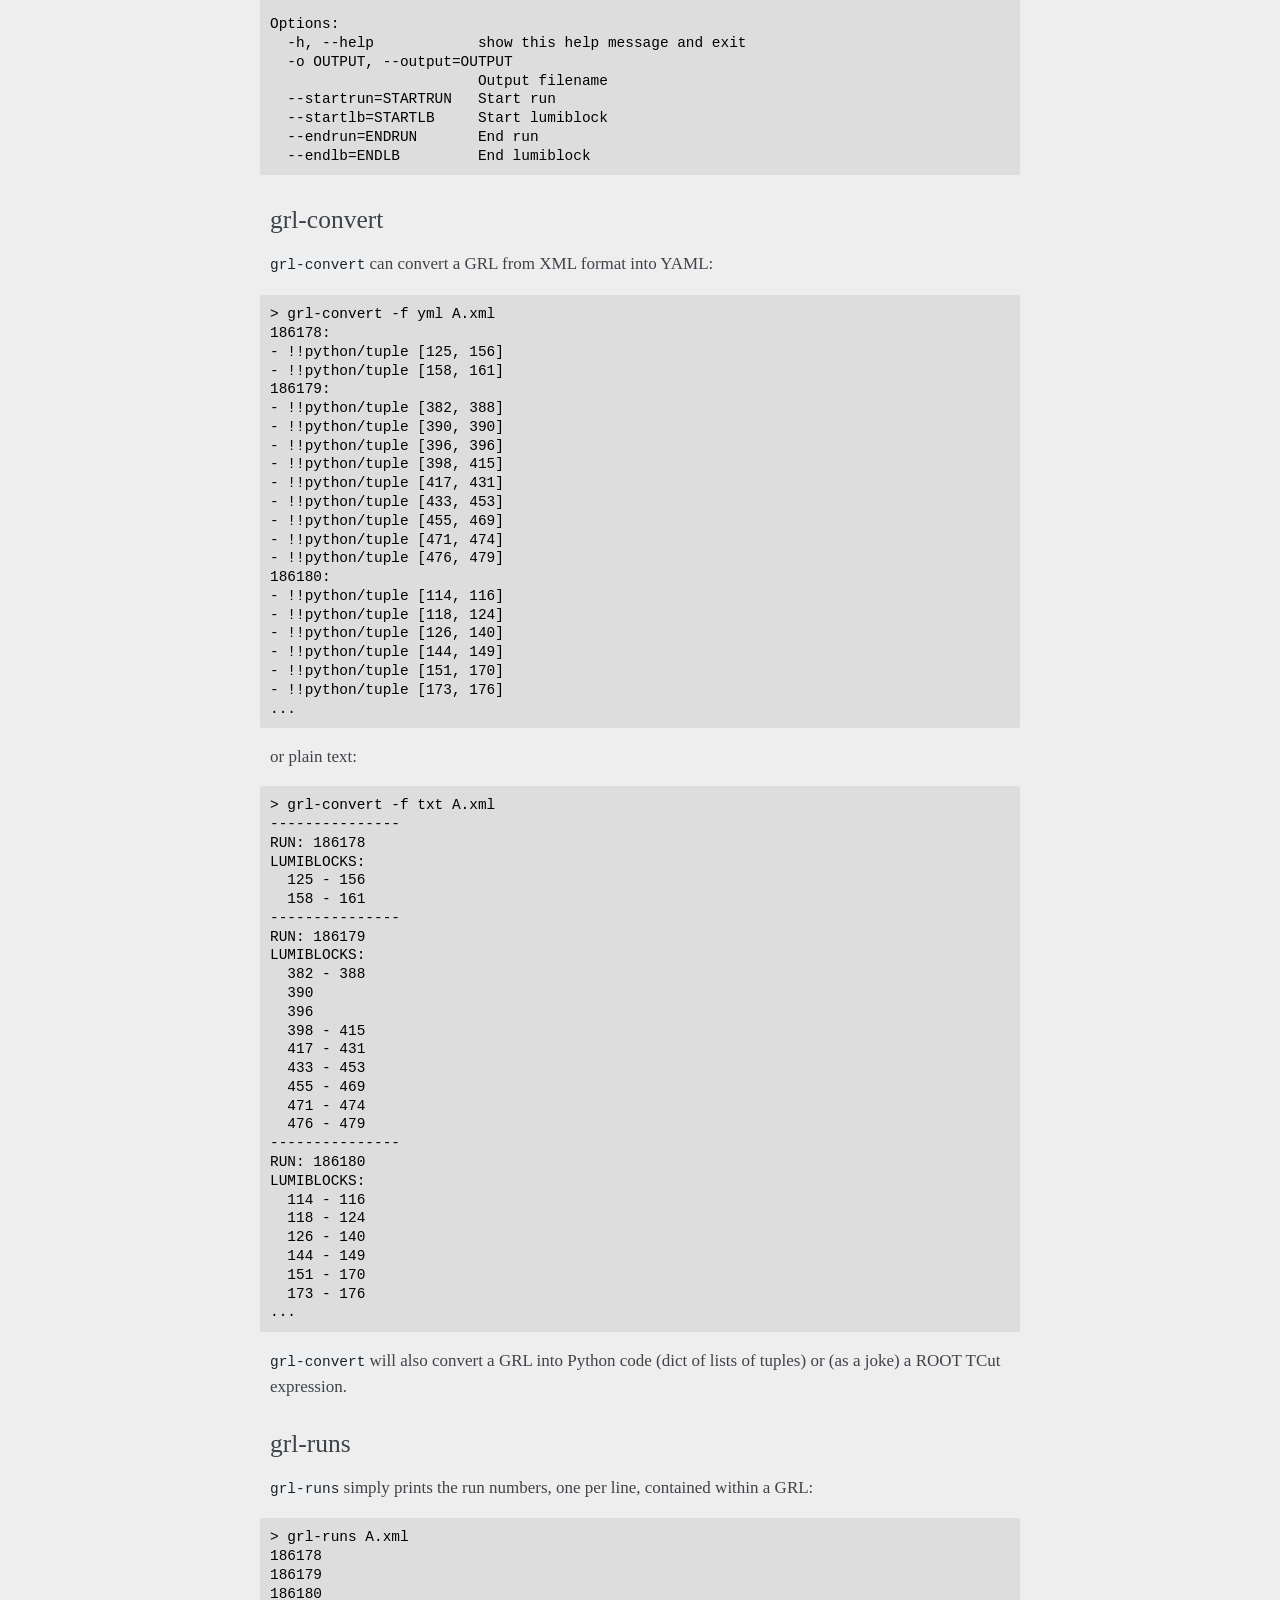
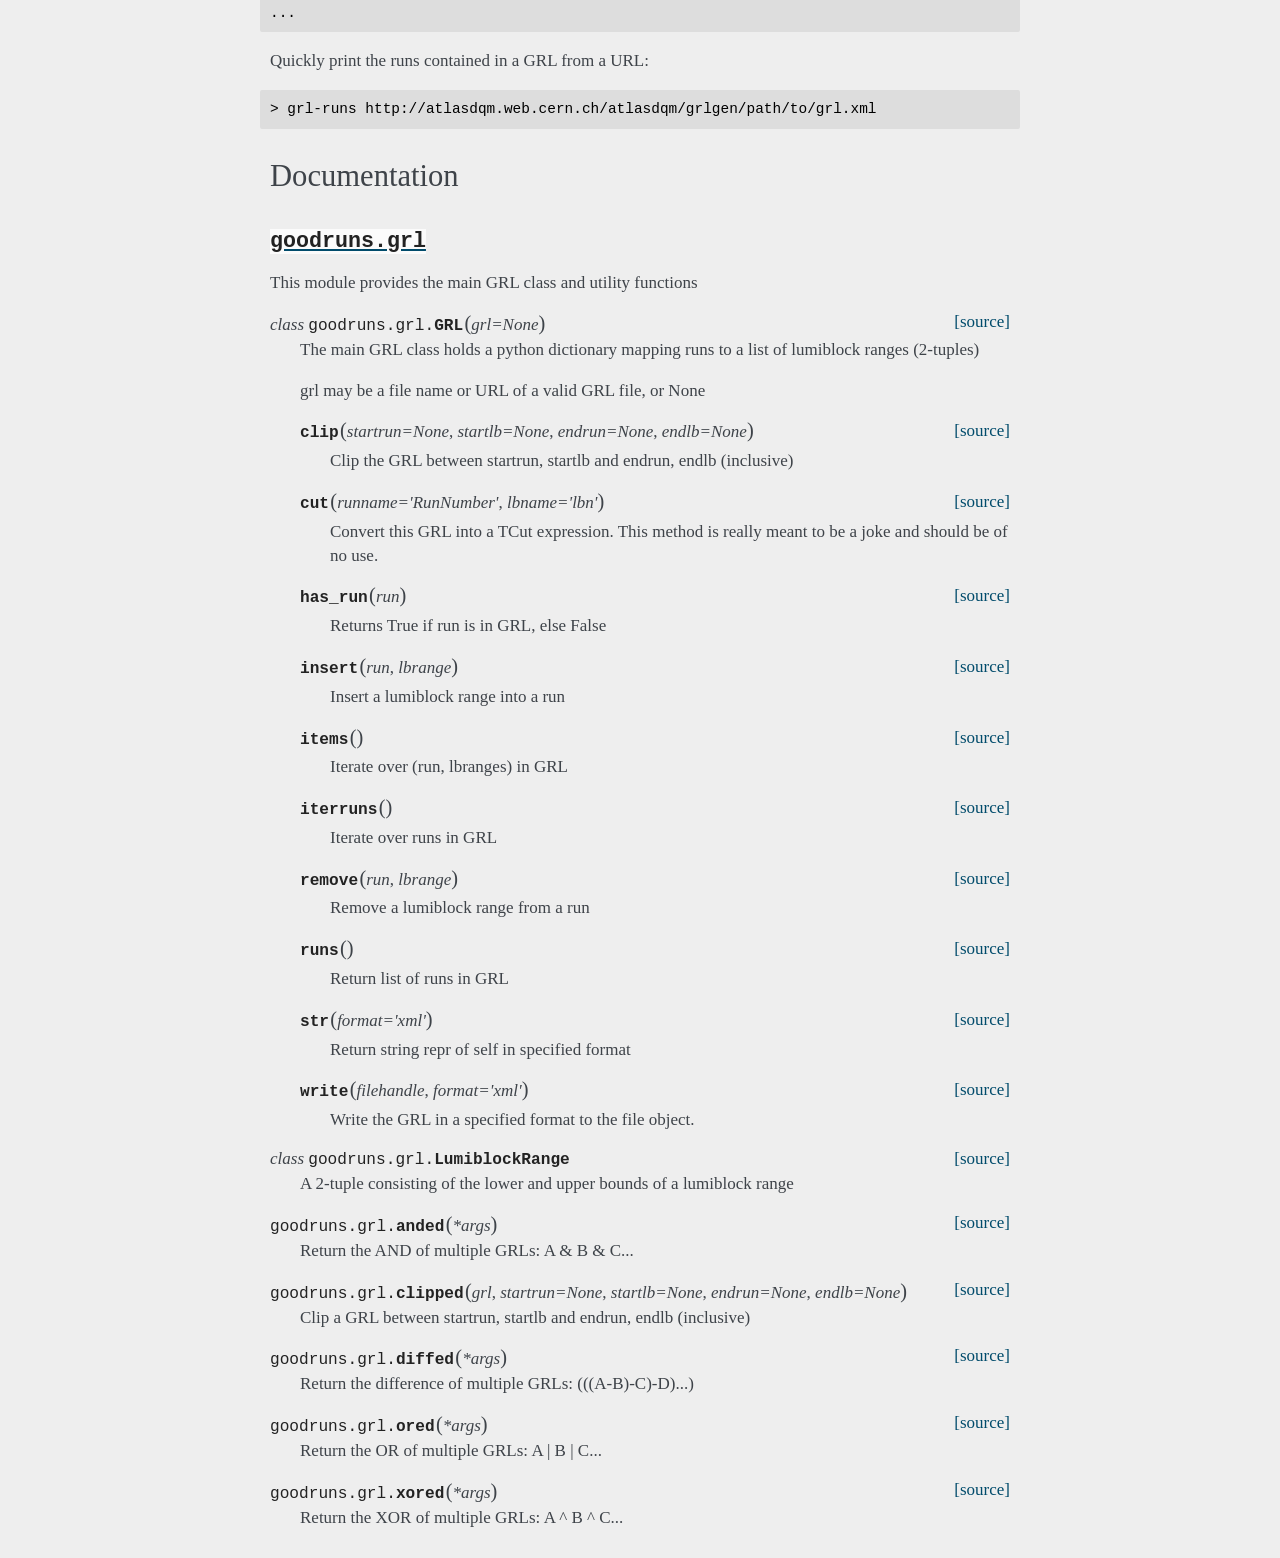
==== commit dc01855d: "Update documentation" ====
--- a/index.html
+++ b/index.html
@@ -45,6 +45,7 @@
 <div class="section" id="requirements">
 <h2>Requirements<a class="headerlink" href="#requirements" title="Permalink to this headline">¶</a></h2>
 <p>goodruns requires at least Python 2.5 and only depends on modules in the standard library.
+Unlike the standard ATLAS GoodRunsLists package, goodruns does not depend in any way on <a class="reference external" href="http://root.cern.ch/">ROOT</a>.
 For better XML reading/writing goodruns will optionally use <a class="reference external" href="http://pypi.python.org/pypi/lxml/2.3">lxml</a>
 if installed. Install <a class="reference external" href="http://pypi.python.org/pypi/PyYAML/">PyYAML</a> if you would
 like to convert GRLs into YAML format.</p>
@@ -55,15 +56,22 @@
 To install for all users:</p>
 <div class="highlight-python"><pre>sudo pip install goodruns</pre>
 </div>
-<p>To install in your home directory:</p>
+<p>To install in your user site-packages directory (also see below):</p>
 <div class="highlight-python"><pre>pip install --user goodruns</pre>
 </div>
 <p>If you have obtained a copy of goodruns yourself use the <tt class="docutils literal"><span class="pre">setup.py</span></tt>
 script to install. To install for all users:</p>
 <div class="highlight-python"><pre>sudo python setup.py install</pre>
 </div>
-<p>To install in your home directory:</p>
+<p>or to install in your user base directory:</p>
 <div class="highlight-python"><pre>python setup.py install --user</pre>
+</div>
+<p>If installing in your user site-packages directory be sure to add <cite>~/.local/bin</cite> to your
+<cite>$PATH</cite>:</p>
+<div class="highlight-python"><pre>export PATH=${HOME}/.local/bin${PATH:+:$PATH}</pre>
+</div>
+<p>You may specify a different location for your user site-packages directory by:</p>
+<div class="highlight-python"><pre>export PYTHONUSERBASE=/path/to/alternate/.local</pre>
 </div>
 <p>To install the optional dependencies:</p>
 <div class="highlight-python"><pre>pip install -U -r optional-requirements.txt</pre>
@@ -189,7 +197,7 @@
 - !!python/tuple [173, 176]
 ...</pre>
 </div>
-<p>or plain text format:</p>
+<p>or plain text:</p>
 <div class="highlight-python"><pre>&gt; grl-convert -f txt A.xml
 ---------------
 RUN: 186178
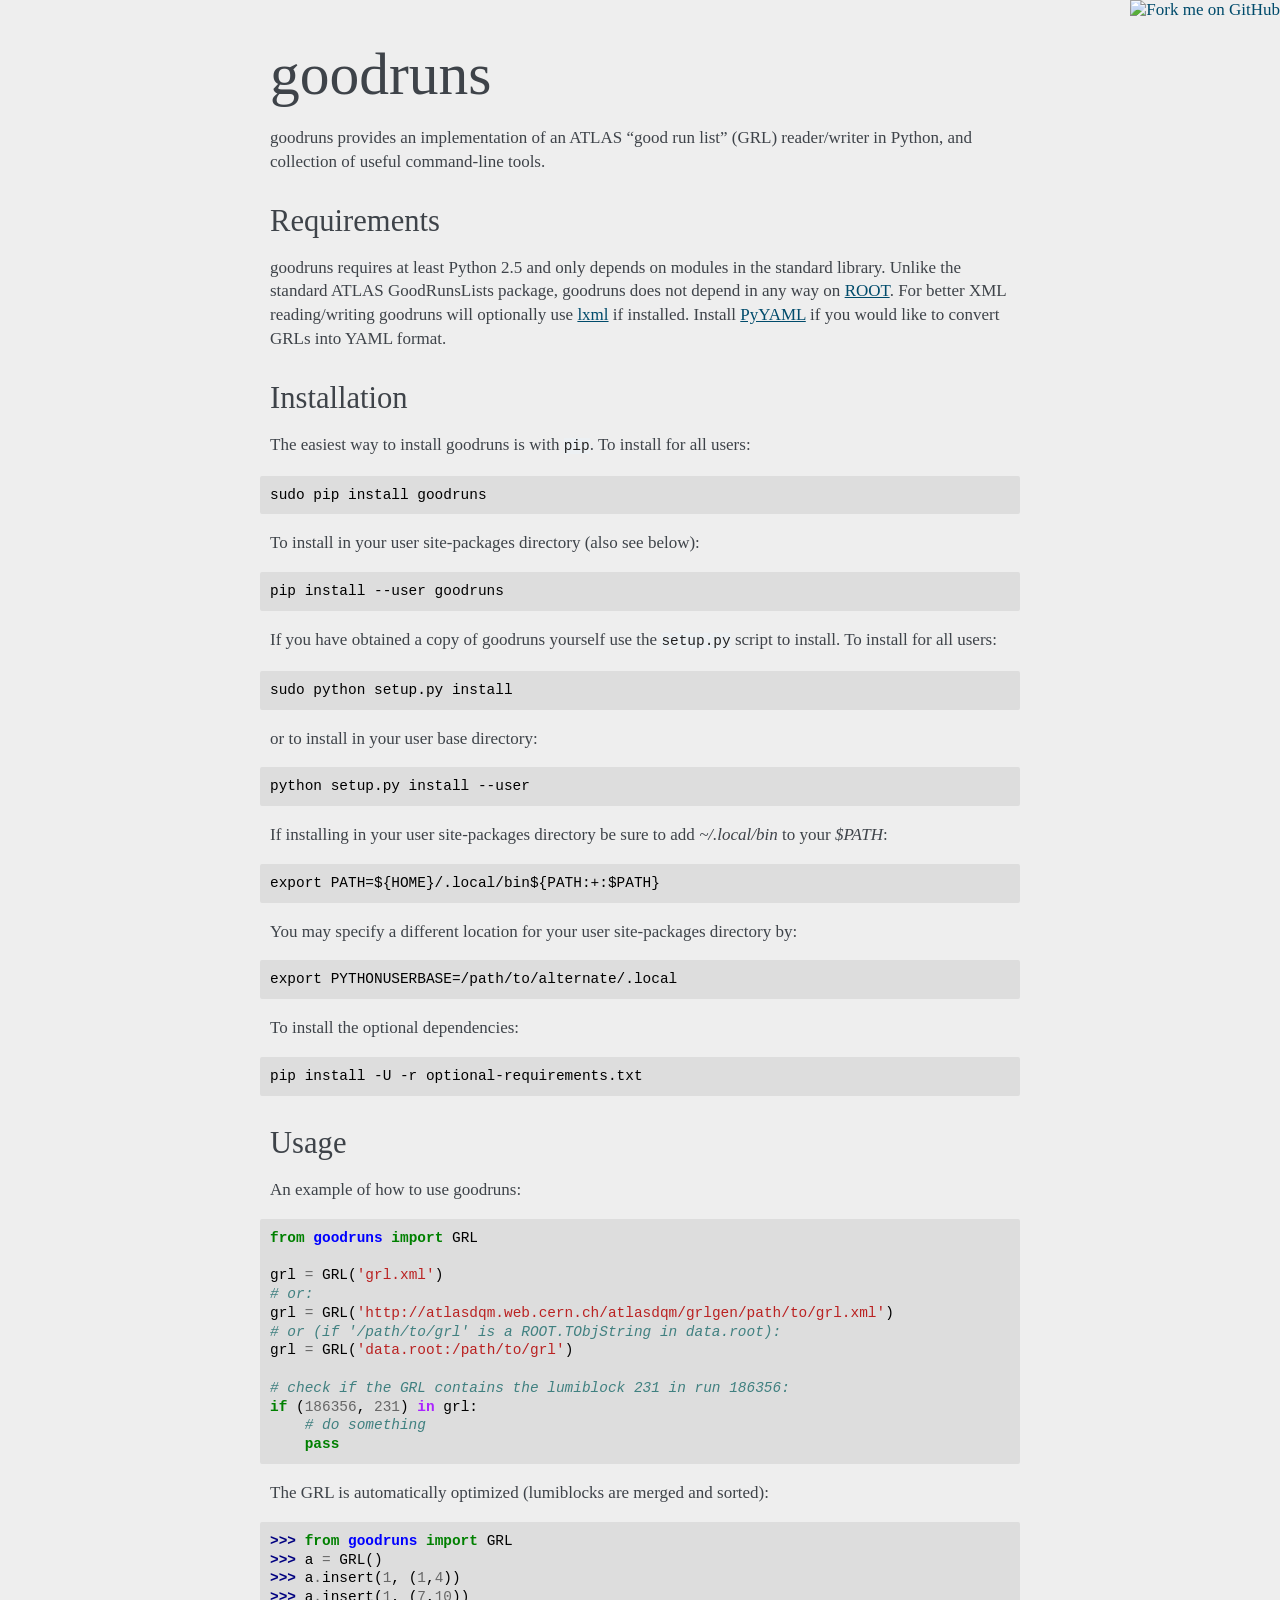
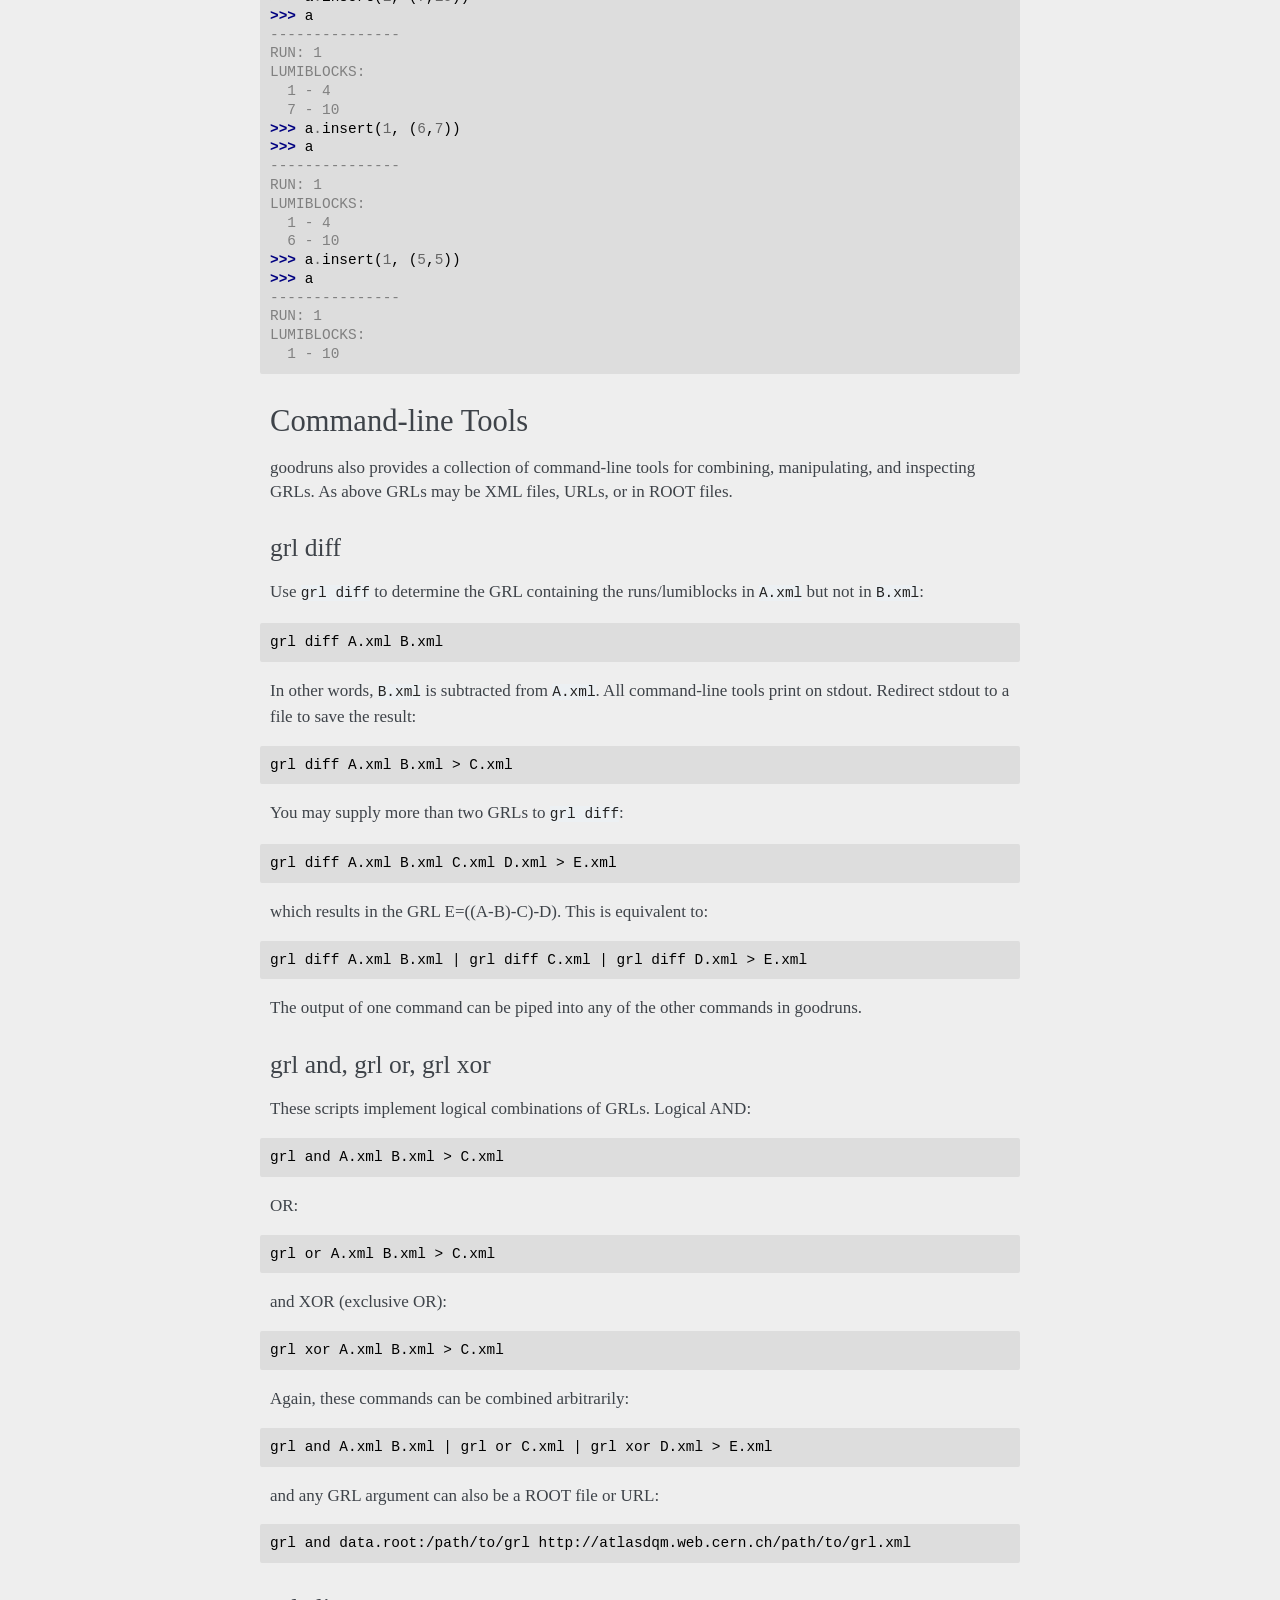
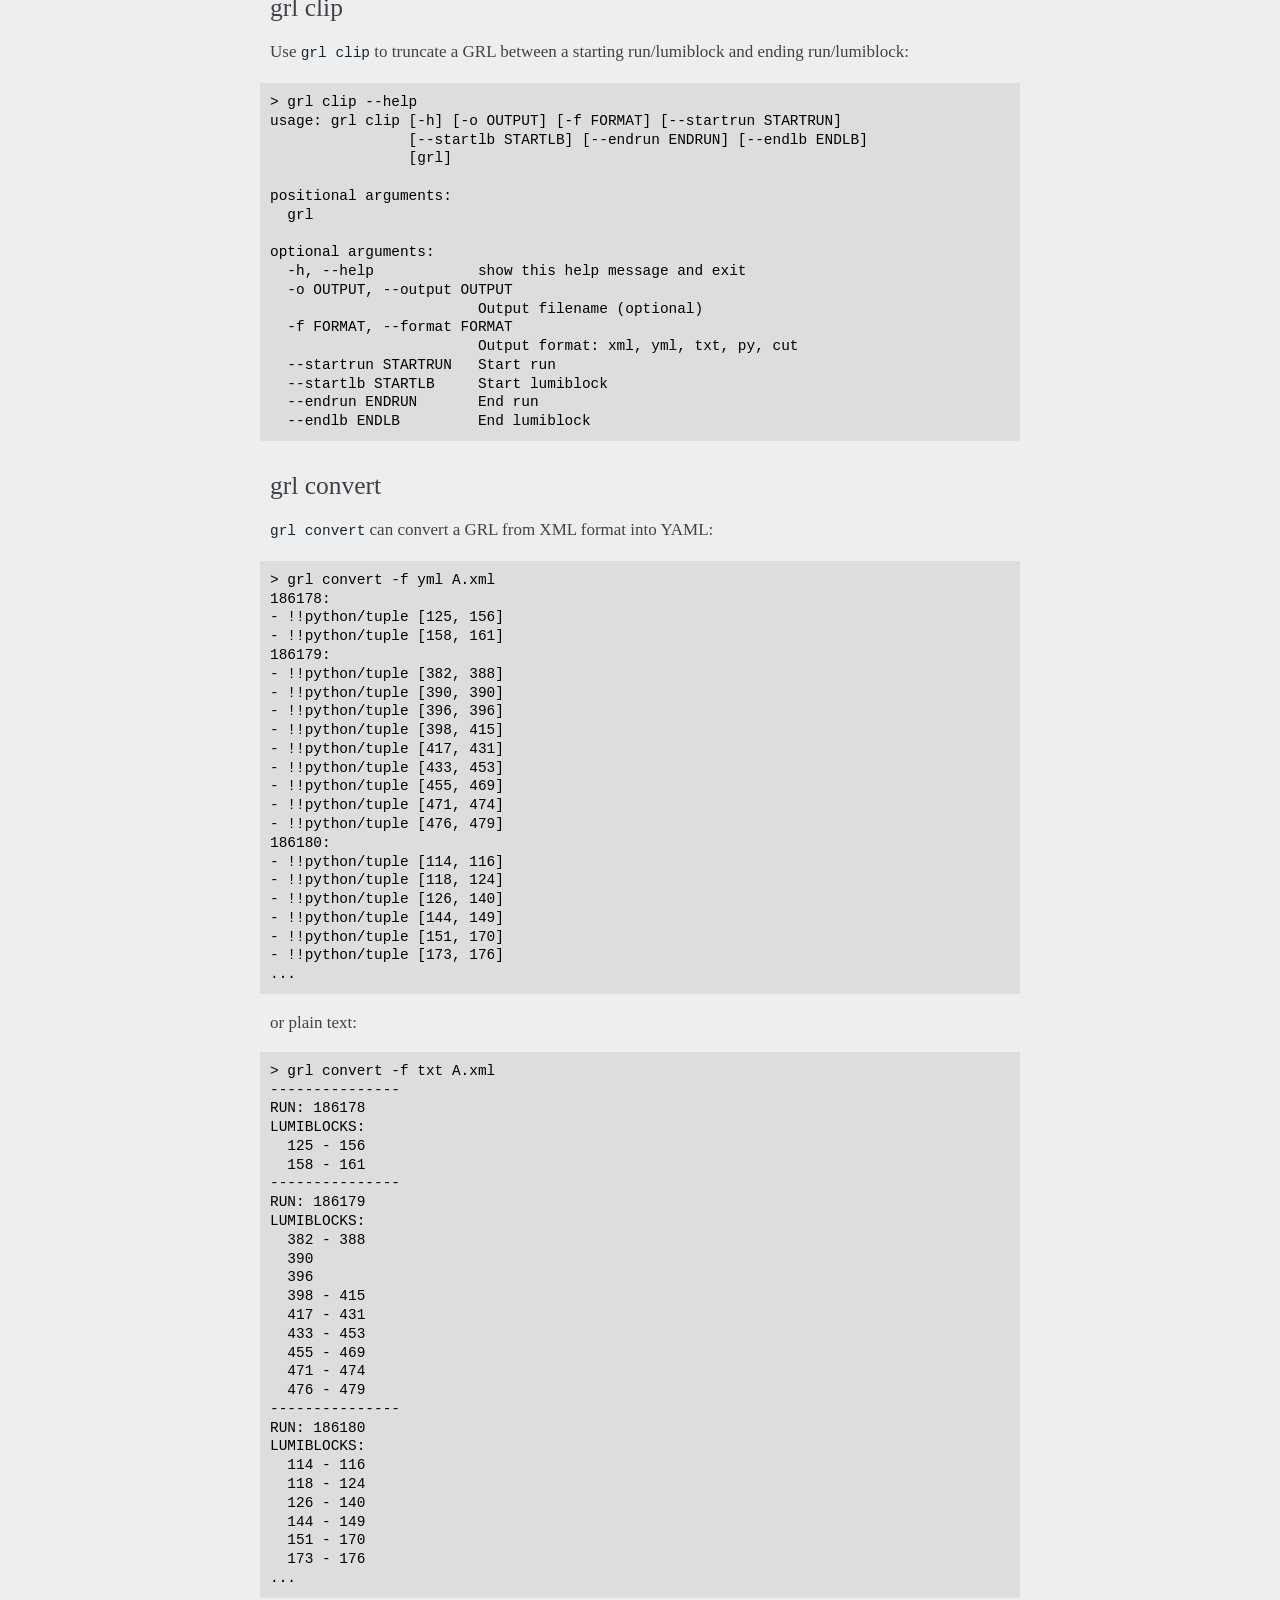
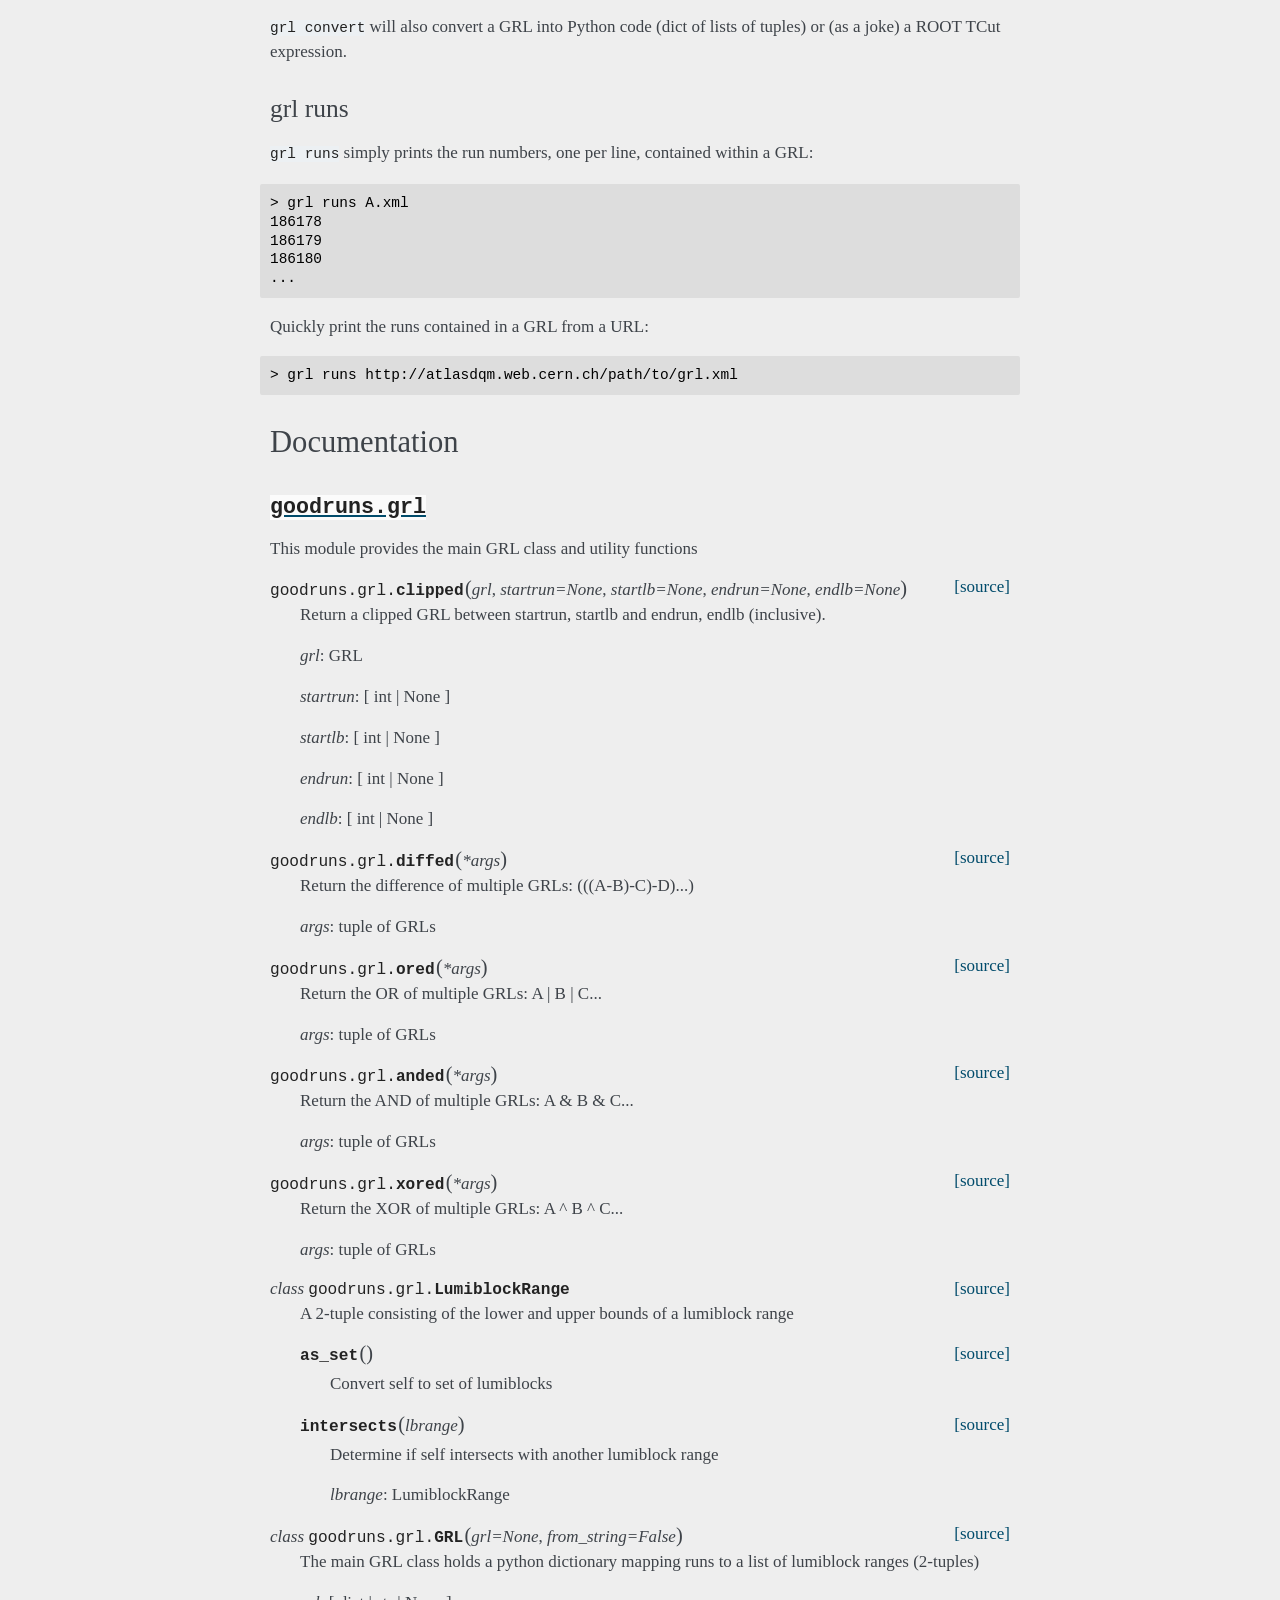
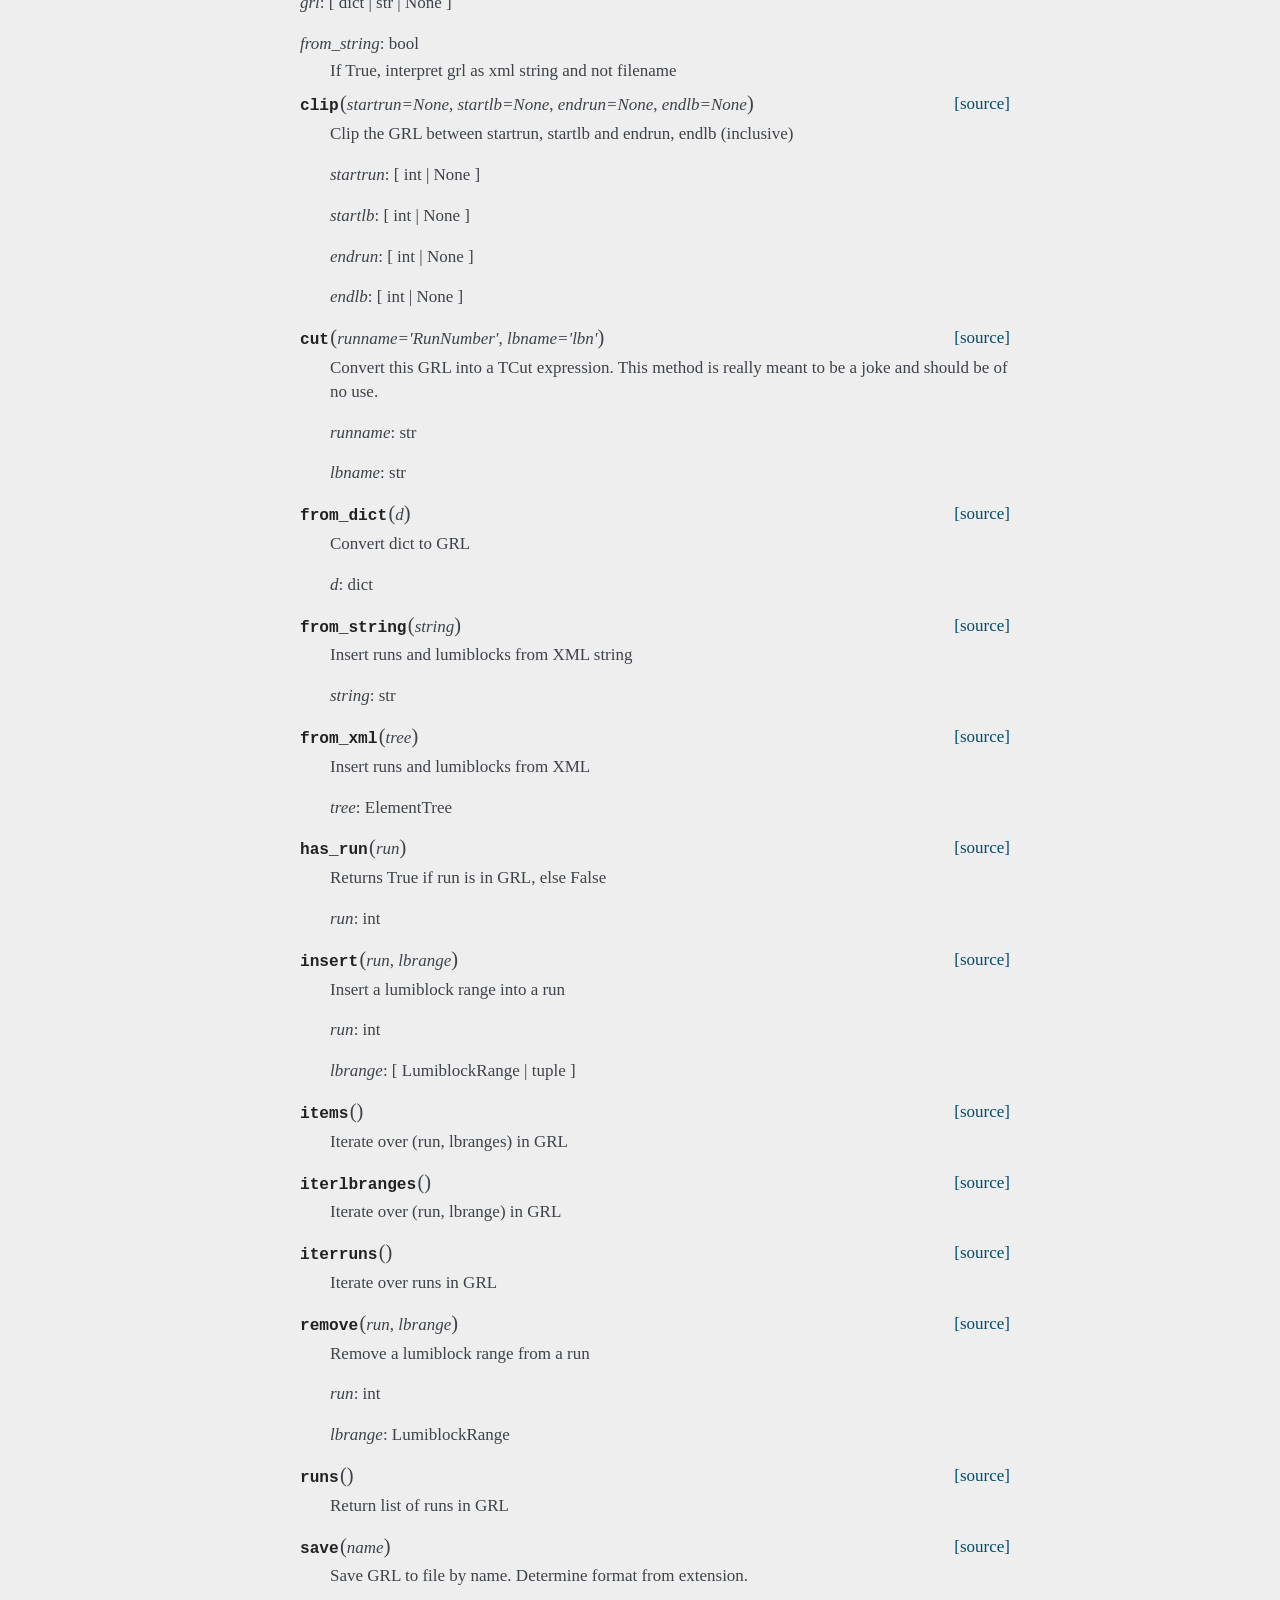
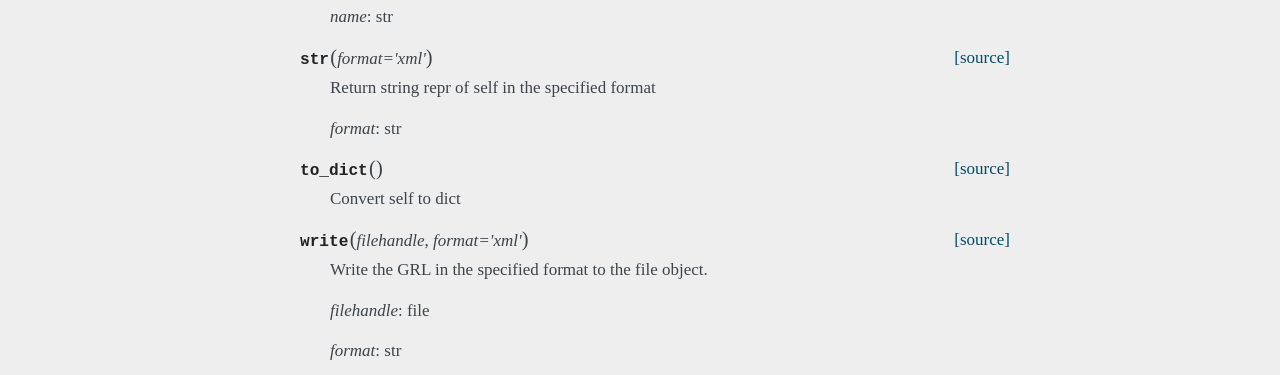
==== commit aa8c265e: "Update documentation" ====
--- a/index.html
+++ b/index.html
@@ -7,7 +7,7 @@
   <head>
     <meta http-equiv="Content-Type" content="text/html; charset=utf-8" />
     
-    <title>goodruns &mdash; goodruns 1.5 documentation</title>
+    <title>goodruns &mdash; goodruns 2.0 documentation</title>
     
     <link rel="stylesheet" href="_static/clean.css" type="text/css" />
     <link rel="stylesheet" href="_static/pygments.css" type="text/css" />
@@ -15,7 +15,7 @@
     <script type="text/javascript">
       var DOCUMENTATION_OPTIONS = {
         URL_ROOT:    '',
-        VERSION:     '1.5',
+        VERSION:     '2.0',
         COLLAPSE_INDEX: false,
         FILE_SUFFIX: '.html',
         HAS_SOURCE:  true
@@ -24,7 +24,7 @@
     <script type="text/javascript" src="_static/jquery.js"></script>
     <script type="text/javascript" src="_static/underscore.js"></script>
     <script type="text/javascript" src="_static/doctools.js"></script>
-    <link rel="top" title="goodruns 1.5 documentation" href="#" /> 
+    <link rel="top" title="goodruns 2.0 documentation" href="#" /> 
   </head>
   <body>
   
@@ -85,6 +85,8 @@
 <span class="n">grl</span> <span class="o">=</span> <span class="n">GRL</span><span class="p">(</span><span class="s">&#39;grl.xml&#39;</span><span class="p">)</span>
 <span class="c"># or:</span>
 <span class="n">grl</span> <span class="o">=</span> <span class="n">GRL</span><span class="p">(</span><span class="s">&#39;http://atlasdqm.web.cern.ch/atlasdqm/grlgen/path/to/grl.xml&#39;</span><span class="p">)</span>
+<span class="c"># or (if &#39;/path/to/grl&#39; is a ROOT.TObjString in data.root):</span>
+<span class="n">grl</span> <span class="o">=</span> <span class="n">GRL</span><span class="p">(</span><span class="s">&#39;data.root:/path/to/grl&#39;</span><span class="p">)</span>
 
 <span class="c"># check if the GRL contains the lumiblock 231 in run 186356:</span>
 <span class="k">if</span> <span class="p">(</span><span class="mi">186356</span><span class="p">,</span> <span class="mi">231</span><span class="p">)</span> <span class="ow">in</span> <span class="n">grl</span><span class="p">:</span>
@@ -122,59 +124,70 @@
 <div class="section" id="command-line-tools">
 <h2>Command-line Tools<a class="headerlink" href="#command-line-tools" title="Permalink to this headline">¶</a></h2>
 <p>goodruns also provides a collection of command-line tools
-for combining, manipulating, and inspecting GRLs.</p>
+for combining, manipulating, and inspecting GRLs. As above
+GRLs may be XML files, URLs, or in ROOT files.</p>
 <div class="section" id="grl-diff">
-<h3>grl-diff<a class="headerlink" href="#grl-diff" title="Permalink to this headline">¶</a></h3>
-<p>Use <tt class="docutils literal"><span class="pre">grl-diff</span></tt> to determine the GRL containing the runs/lumiblocks in <tt class="docutils literal"><span class="pre">A.xml</span></tt> but not in <tt class="docutils literal"><span class="pre">B.xml</span></tt>:</p>
-<div class="highlight-python"><pre>grl-diff A.xml B.xml</pre>
+<h3>grl diff<a class="headerlink" href="#grl-diff" title="Permalink to this headline">¶</a></h3>
+<p>Use <tt class="docutils literal"><span class="pre">grl</span> <span class="pre">diff</span></tt> to determine the GRL containing the runs/lumiblocks in <tt class="docutils literal"><span class="pre">A.xml</span></tt> but not in <tt class="docutils literal"><span class="pre">B.xml</span></tt>:</p>
+<div class="highlight-python"><pre>grl diff A.xml B.xml</pre>
 </div>
 <p>In other words, <tt class="docutils literal"><span class="pre">B.xml</span></tt> is subtracted from <tt class="docutils literal"><span class="pre">A.xml</span></tt>.
 All command-line tools print on stdout. Redirect stdout to a file to save the result:</p>
-<div class="highlight-python"><pre>grl-diff A.xml B.xml &gt; C.xml</pre>
-</div>
-<p>You may supply more than two GRLs to <tt class="docutils literal"><span class="pre">grl-diff</span></tt>:</p>
-<div class="highlight-python"><pre>grl-diff A.xml B.xml C.xml D.xml &gt; E.xml</pre>
+<div class="highlight-python"><pre>grl diff A.xml B.xml &gt; C.xml</pre>
+</div>
+<p>You may supply more than two GRLs to <tt class="docutils literal"><span class="pre">grl</span> <span class="pre">diff</span></tt>:</p>
+<div class="highlight-python"><pre>grl diff A.xml B.xml C.xml D.xml &gt; E.xml</pre>
 </div>
 <p>which results in the GRL E=((A-B)-C)-D). This is equivalent to:</p>
-<div class="highlight-python"><pre>grl-diff A.xml B.xml | grl-diff C.xml | grl-diff D.xml &gt; E.xml</pre>
+<div class="highlight-python"><pre>grl diff A.xml B.xml | grl diff C.xml | grl diff D.xml &gt; E.xml</pre>
 </div>
 <p>The output of one command can be piped into any of the other commands in goodruns.</p>
 </div>
 <div class="section" id="grl-and-grl-or-grl-xor">
-<h3>grl-and, grl-or, grl-xor<a class="headerlink" href="#grl-and-grl-or-grl-xor" title="Permalink to this headline">¶</a></h3>
+<h3>grl and, grl or, grl xor<a class="headerlink" href="#grl-and-grl-or-grl-xor" title="Permalink to this headline">¶</a></h3>
 <p>These scripts implement logical combinations of GRLs. Logical AND:</p>
-<div class="highlight-python"><pre>grl-and A.xml B.xml &gt; C.xml</pre>
+<div class="highlight-python"><pre>grl and A.xml B.xml &gt; C.xml</pre>
 </div>
 <p>OR:</p>
-<div class="highlight-python"><pre>grl-or A.xml B.xml &gt; C.xml</pre>
+<div class="highlight-python"><pre>grl or A.xml B.xml &gt; C.xml</pre>
 </div>
 <p>and XOR (exclusive OR):</p>
-<div class="highlight-python"><pre>grl-xor A.xml B.xml &gt; C.xml</pre>
+<div class="highlight-python"><pre>grl xor A.xml B.xml &gt; C.xml</pre>
 </div>
 <p>Again, these commands can be combined arbitrarily:</p>
-<div class="highlight-python"><pre>grl-and A.xml B.xml | grl-or C.xml | grl-xor D.xml &gt; E.xml</pre>
+<div class="highlight-python"><pre>grl and A.xml B.xml | grl or C.xml | grl xor D.xml &gt; E.xml</pre>
+</div>
+<p>and any GRL argument can also be a ROOT file or URL:</p>
+<div class="highlight-python"><pre>grl and data.root:/path/to/grl http://atlasdqm.web.cern.ch/path/to/grl.xml</pre>
 </div>
 </div>
 <div class="section" id="grl-clip">
-<h3>grl-clip<a class="headerlink" href="#grl-clip" title="Permalink to this headline">¶</a></h3>
-<p>Use <tt class="docutils literal"><span class="pre">grl-clip</span></tt> to truncate a GRL between a starting run/lumiblock and ending run/lumiblock:</p>
-<div class="highlight-python"><pre>&gt; grl-clip --help
-Usage: grl-clip [options] [file]
-
-Options:
+<h3>grl clip<a class="headerlink" href="#grl-clip" title="Permalink to this headline">¶</a></h3>
+<p>Use <tt class="docutils literal"><span class="pre">grl</span> <span class="pre">clip</span></tt> to truncate a GRL between a starting run/lumiblock and ending run/lumiblock:</p>
+<div class="highlight-python"><pre>&gt; grl clip --help
+usage: grl clip [-h] [-o OUTPUT] [-f FORMAT] [--startrun STARTRUN]
+                [--startlb STARTLB] [--endrun ENDRUN] [--endlb ENDLB]
+                [grl]
+
+positional arguments:
+  grl
+
+optional arguments:
   -h, --help            show this help message and exit
-  -o OUTPUT, --output=OUTPUT
-                        Output filename
-  --startrun=STARTRUN   Start run
-  --startlb=STARTLB     Start lumiblock
-  --endrun=ENDRUN       End run
-  --endlb=ENDLB         End lumiblock</pre>
+  -o OUTPUT, --output OUTPUT
+                        Output filename (optional)
+  -f FORMAT, --format FORMAT
+                        Output format: xml, yml, txt, py, cut
+  --startrun STARTRUN   Start run
+  --startlb STARTLB     Start lumiblock
+  --endrun ENDRUN       End run
+  --endlb ENDLB         End lumiblock</pre>
 </div>
 </div>
 <div class="section" id="grl-convert">
-<h3>grl-convert<a class="headerlink" href="#grl-convert" title="Permalink to this headline">¶</a></h3>
-<p><tt class="docutils literal"><span class="pre">grl-convert</span></tt> can convert a GRL from XML format into YAML:</p>
-<div class="highlight-python"><pre>&gt; grl-convert -f yml A.xml
+<h3>grl convert<a class="headerlink" href="#grl-convert" title="Permalink to this headline">¶</a></h3>
+<p><tt class="docutils literal"><span class="pre">grl</span> <span class="pre">convert</span></tt> can convert a GRL from XML format into YAML:</p>
+<div class="highlight-python"><pre>&gt; grl convert -f yml A.xml
 186178:
 - !!python/tuple [125, 156]
 - !!python/tuple [158, 161]
@@ -198,7 +211,7 @@
 ...</pre>
 </div>
 <p>or plain text:</p>
-<div class="highlight-python"><pre>&gt; grl-convert -f txt A.xml
+<div class="highlight-python"><pre>&gt; grl convert -f txt A.xml
 ---------------
 RUN: 186178
 LUMIBLOCKS:
@@ -227,19 +240,19 @@
   173 - 176
 ...</pre>
 </div>
-<p><tt class="docutils literal"><span class="pre">grl-convert</span></tt> will also convert a GRL into Python code (dict of lists of tuples) or (as a joke) a ROOT TCut expression.</p>
+<p><tt class="docutils literal"><span class="pre">grl</span> <span class="pre">convert</span></tt> will also convert a GRL into Python code (dict of lists of tuples) or (as a joke) a ROOT TCut expression.</p>
 </div>
 <div class="section" id="grl-runs">
-<h3>grl-runs<a class="headerlink" href="#grl-runs" title="Permalink to this headline">¶</a></h3>
-<p><tt class="docutils literal"><span class="pre">grl-runs</span></tt> simply prints the run numbers, one per line, contained within a GRL:</p>
-<div class="highlight-python"><pre>&gt; grl-runs A.xml
+<h3>grl runs<a class="headerlink" href="#grl-runs" title="Permalink to this headline">¶</a></h3>
+<p><tt class="docutils literal"><span class="pre">grl</span> <span class="pre">runs</span></tt> simply prints the run numbers, one per line, contained within a GRL:</p>
+<div class="highlight-python"><pre>&gt; grl runs A.xml
 186178
 186179
 186180
 ...</pre>
 </div>
 <p>Quickly print the runs contained in a GRL from a URL:</p>
-<div class="highlight-python"><pre>&gt; grl-runs http://atlasdqm.web.cern.ch/atlasdqm/grlgen/path/to/grl.xml</pre>
+<div class="highlight-python"><pre>&gt; grl runs http://atlasdqm.web.cern.ch/path/to/grl.xml</pre>
 </div>
 </div>
 </div>
@@ -248,73 +261,44 @@
 <div class="section" id="module-goodruns.grl">
 <span id="goodruns-grl"></span><h3><a class="reference internal" href="#module-goodruns.grl" title="goodruns.grl"><tt class="xref py py-mod docutils literal"><span class="pre">goodruns.grl</span></tt></a><a class="headerlink" href="#module-goodruns.grl" title="Permalink to this headline">¶</a></h3>
 <p>This module provides the main GRL class and utility functions</p>
-<dl class="class">
-<dt id="goodruns.grl.GRL">
-<em class="property">class </em><tt class="descclassname">goodruns.grl.</tt><tt class="descname">GRL</tt><big>(</big><em>grl=None</em><big>)</big><a class="reference internal" href="_modules/goodruns/grl.html#GRL"><span class="viewcode-link">[source]</span></a><a class="headerlink" href="#goodruns.grl.GRL" title="Permalink to this definition">¶</a></dt>
-<dd><p>The main GRL class holds a python dictionary
-mapping runs to a list of lumiblock ranges (2-tuples)</p>
-<p>grl may be a file name or URL of a valid GRL file, or None</p>
-<dl class="method">
-<dt id="goodruns.grl.GRL.clip">
-<tt class="descname">clip</tt><big>(</big><em>startrun=None</em>, <em>startlb=None</em>, <em>endrun=None</em>, <em>endlb=None</em><big>)</big><a class="reference internal" href="_modules/goodruns/grl.html#GRL.clip"><span class="viewcode-link">[source]</span></a><a class="headerlink" href="#goodruns.grl.GRL.clip" title="Permalink to this definition">¶</a></dt>
-<dd><p>Clip the GRL between startrun, startlb and endrun, endlb (inclusive)</p>
-</dd></dl>
-
-<dl class="method">
-<dt id="goodruns.grl.GRL.cut">
-<tt class="descname">cut</tt><big>(</big><em>runname='RunNumber'</em>, <em>lbname='lbn'</em><big>)</big><a class="reference internal" href="_modules/goodruns/grl.html#GRL.cut"><span class="viewcode-link">[source]</span></a><a class="headerlink" href="#goodruns.grl.GRL.cut" title="Permalink to this definition">¶</a></dt>
-<dd><p>Convert this GRL into a TCut expression.
-This method is really meant to be a joke and should be of no use.</p>
-</dd></dl>
-
-<dl class="method">
-<dt id="goodruns.grl.GRL.has_run">
-<tt class="descname">has_run</tt><big>(</big><em>run</em><big>)</big><a class="reference internal" href="_modules/goodruns/grl.html#GRL.has_run"><span class="viewcode-link">[source]</span></a><a class="headerlink" href="#goodruns.grl.GRL.has_run" title="Permalink to this definition">¶</a></dt>
-<dd><p>Returns True if run is in GRL, else False</p>
-</dd></dl>
-
-<dl class="method">
-<dt id="goodruns.grl.GRL.insert">
-<tt class="descname">insert</tt><big>(</big><em>run</em>, <em>lbrange</em><big>)</big><a class="reference internal" href="_modules/goodruns/grl.html#GRL.insert"><span class="viewcode-link">[source]</span></a><a class="headerlink" href="#goodruns.grl.GRL.insert" title="Permalink to this definition">¶</a></dt>
-<dd><p>Insert a lumiblock range into a run</p>
-</dd></dl>
-
-<dl class="method">
-<dt id="goodruns.grl.GRL.items">
-<tt class="descname">items</tt><big>(</big><big>)</big><a class="reference internal" href="_modules/goodruns/grl.html#GRL.items"><span class="viewcode-link">[source]</span></a><a class="headerlink" href="#goodruns.grl.GRL.items" title="Permalink to this definition">¶</a></dt>
-<dd><p>Iterate over (run, lbranges) in GRL</p>
-</dd></dl>
-
-<dl class="method">
-<dt id="goodruns.grl.GRL.iterruns">
-<tt class="descname">iterruns</tt><big>(</big><big>)</big><a class="reference internal" href="_modules/goodruns/grl.html#GRL.iterruns"><span class="viewcode-link">[source]</span></a><a class="headerlink" href="#goodruns.grl.GRL.iterruns" title="Permalink to this definition">¶</a></dt>
-<dd><p>Iterate over runs in GRL</p>
-</dd></dl>
-
-<dl class="method">
-<dt id="goodruns.grl.GRL.remove">
-<tt class="descname">remove</tt><big>(</big><em>run</em>, <em>lbrange</em><big>)</big><a class="reference internal" href="_modules/goodruns/grl.html#GRL.remove"><span class="viewcode-link">[source]</span></a><a class="headerlink" href="#goodruns.grl.GRL.remove" title="Permalink to this definition">¶</a></dt>
-<dd><p>Remove a lumiblock range from a run</p>
-</dd></dl>
-
-<dl class="method">
-<dt id="goodruns.grl.GRL.runs">
-<tt class="descname">runs</tt><big>(</big><big>)</big><a class="reference internal" href="_modules/goodruns/grl.html#GRL.runs"><span class="viewcode-link">[source]</span></a><a class="headerlink" href="#goodruns.grl.GRL.runs" title="Permalink to this definition">¶</a></dt>
-<dd><p>Return list of runs in GRL</p>
-</dd></dl>
-
-<dl class="method">
-<dt id="goodruns.grl.GRL.str">
-<tt class="descname">str</tt><big>(</big><em>format='xml'</em><big>)</big><a class="reference internal" href="_modules/goodruns/grl.html#GRL.str"><span class="viewcode-link">[source]</span></a><a class="headerlink" href="#goodruns.grl.GRL.str" title="Permalink to this definition">¶</a></dt>
-<dd><p>Return string repr of self in specified format</p>
-</dd></dl>
-
-<dl class="method">
-<dt id="goodruns.grl.GRL.write">
-<tt class="descname">write</tt><big>(</big><em>filehandle</em>, <em>format='xml'</em><big>)</big><a class="reference internal" href="_modules/goodruns/grl.html#GRL.write"><span class="viewcode-link">[source]</span></a><a class="headerlink" href="#goodruns.grl.GRL.write" title="Permalink to this definition">¶</a></dt>
-<dd><p>Write the GRL in a specified format to the file object.</p>
-</dd></dl>
-
+<dl class="function">
+<dt id="goodruns.grl.clipped">
+<tt class="descclassname">goodruns.grl.</tt><tt class="descname">clipped</tt><big>(</big><em>grl</em>, <em>startrun=None</em>, <em>startlb=None</em>, <em>endrun=None</em>, <em>endlb=None</em><big>)</big><a class="reference internal" href="_modules/goodruns/grl.html#clipped"><span class="viewcode-link">[source]</span></a><a class="headerlink" href="#goodruns.grl.clipped" title="Permalink to this definition">¶</a></dt>
+<dd><p>Return a clipped GRL between startrun, startlb and
+endrun, endlb (inclusive).</p>
+<p><em>grl</em>: GRL</p>
+<p><em>startrun</em>: [ int | None ]</p>
+<p><em>startlb</em>: [ int | None ]</p>
+<p><em>endrun</em>: [ int | None ]</p>
+<p><em>endlb</em>: [ int | None ]</p>
+</dd></dl>
+
+<dl class="function">
+<dt id="goodruns.grl.diffed">
+<tt class="descclassname">goodruns.grl.</tt><tt class="descname">diffed</tt><big>(</big><em>*args</em><big>)</big><a class="reference internal" href="_modules/goodruns/grl.html#diffed"><span class="viewcode-link">[source]</span></a><a class="headerlink" href="#goodruns.grl.diffed" title="Permalink to this definition">¶</a></dt>
+<dd><p>Return the difference of multiple GRLs: (((A-B)-C)-D)...)</p>
+<p><em>args</em>: tuple of GRLs</p>
+</dd></dl>
+
+<dl class="function">
+<dt id="goodruns.grl.ored">
+<tt class="descclassname">goodruns.grl.</tt><tt class="descname">ored</tt><big>(</big><em>*args</em><big>)</big><a class="reference internal" href="_modules/goodruns/grl.html#ored"><span class="viewcode-link">[source]</span></a><a class="headerlink" href="#goodruns.grl.ored" title="Permalink to this definition">¶</a></dt>
+<dd><p>Return the OR of multiple GRLs: A | B | C...</p>
+<p><em>args</em>: tuple of GRLs</p>
+</dd></dl>
+
+<dl class="function">
+<dt id="goodruns.grl.anded">
+<tt class="descclassname">goodruns.grl.</tt><tt class="descname">anded</tt><big>(</big><em>*args</em><big>)</big><a class="reference internal" href="_modules/goodruns/grl.html#anded"><span class="viewcode-link">[source]</span></a><a class="headerlink" href="#goodruns.grl.anded" title="Permalink to this definition">¶</a></dt>
+<dd><p>Return the AND of multiple GRLs: A &amp; B &amp; C...</p>
+<p><em>args</em>: tuple of GRLs</p>
+</dd></dl>
+
+<dl class="function">
+<dt id="goodruns.grl.xored">
+<tt class="descclassname">goodruns.grl.</tt><tt class="descname">xored</tt><big>(</big><em>*args</em><big>)</big><a class="reference internal" href="_modules/goodruns/grl.html#xored"><span class="viewcode-link">[source]</span></a><a class="headerlink" href="#goodruns.grl.xored" title="Permalink to this definition">¶</a></dt>
+<dd><p>Return the XOR of multiple GRLs: A ^ B ^ C...</p>
+<p><em>args</em>: tuple of GRLs</p>
 </dd></dl>
 
 <dl class="class">
@@ -322,36 +306,147 @@
 <em class="property">class </em><tt class="descclassname">goodruns.grl.</tt><tt class="descname">LumiblockRange</tt><a class="reference internal" href="_modules/goodruns/grl.html#LumiblockRange"><span class="viewcode-link">[source]</span></a><a class="headerlink" href="#goodruns.grl.LumiblockRange" title="Permalink to this definition">¶</a></dt>
 <dd><p>A 2-tuple consisting of the lower and upper
 bounds of a lumiblock range</p>
-</dd></dl>
-
-<dl class="function">
-<dt id="goodruns.grl.anded">
-<tt class="descclassname">goodruns.grl.</tt><tt class="descname">anded</tt><big>(</big><em>*args</em><big>)</big><a class="reference internal" href="_modules/goodruns/grl.html#anded"><span class="viewcode-link">[source]</span></a><a class="headerlink" href="#goodruns.grl.anded" title="Permalink to this definition">¶</a></dt>
-<dd><p>Return the AND of multiple GRLs: A &amp; B &amp; C...</p>
-</dd></dl>
-
-<dl class="function">
-<dt id="goodruns.grl.clipped">
-<tt class="descclassname">goodruns.grl.</tt><tt class="descname">clipped</tt><big>(</big><em>grl</em>, <em>startrun=None</em>, <em>startlb=None</em>, <em>endrun=None</em>, <em>endlb=None</em><big>)</big><a class="reference internal" href="_modules/goodruns/grl.html#clipped"><span class="viewcode-link">[source]</span></a><a class="headerlink" href="#goodruns.grl.clipped" title="Permalink to this definition">¶</a></dt>
-<dd><p>Clip a GRL between startrun, startlb and endrun, endlb (inclusive)</p>
-</dd></dl>
-
-<dl class="function">
-<dt id="goodruns.grl.diffed">
-<tt class="descclassname">goodruns.grl.</tt><tt class="descname">diffed</tt><big>(</big><em>*args</em><big>)</big><a class="reference internal" href="_modules/goodruns/grl.html#diffed"><span class="viewcode-link">[source]</span></a><a class="headerlink" href="#goodruns.grl.diffed" title="Permalink to this definition">¶</a></dt>
-<dd><p>Return the difference of multiple GRLs: (((A-B)-C)-D)...)</p>
-</dd></dl>
-
-<dl class="function">
-<dt id="goodruns.grl.ored">
-<tt class="descclassname">goodruns.grl.</tt><tt class="descname">ored</tt><big>(</big><em>*args</em><big>)</big><a class="reference internal" href="_modules/goodruns/grl.html#ored"><span class="viewcode-link">[source]</span></a><a class="headerlink" href="#goodruns.grl.ored" title="Permalink to this definition">¶</a></dt>
-<dd><p>Return the OR of multiple GRLs: A | B | C...</p>
-</dd></dl>
-
-<dl class="function">
-<dt id="goodruns.grl.xored">
-<tt class="descclassname">goodruns.grl.</tt><tt class="descname">xored</tt><big>(</big><em>*args</em><big>)</big><a class="reference internal" href="_modules/goodruns/grl.html#xored"><span class="viewcode-link">[source]</span></a><a class="headerlink" href="#goodruns.grl.xored" title="Permalink to this definition">¶</a></dt>
-<dd><p>Return the XOR of multiple GRLs: A ^ B ^ C...</p>
+<dl class="method">
+<dt id="goodruns.grl.LumiblockRange.as_set">
+<tt class="descname">as_set</tt><big>(</big><big>)</big><a class="reference internal" href="_modules/goodruns/grl.html#LumiblockRange.as_set"><span class="viewcode-link">[source]</span></a><a class="headerlink" href="#goodruns.grl.LumiblockRange.as_set" title="Permalink to this definition">¶</a></dt>
+<dd><p>Convert self to set of lumiblocks</p>
+</dd></dl>
+
+<dl class="method">
+<dt id="goodruns.grl.LumiblockRange.intersects">
+<tt class="descname">intersects</tt><big>(</big><em>lbrange</em><big>)</big><a class="reference internal" href="_modules/goodruns/grl.html#LumiblockRange.intersects"><span class="viewcode-link">[source]</span></a><a class="headerlink" href="#goodruns.grl.LumiblockRange.intersects" title="Permalink to this definition">¶</a></dt>
+<dd><p>Determine if self intersects with another lumiblock range</p>
+<p><em>lbrange</em>: LumiblockRange</p>
+</dd></dl>
+
+</dd></dl>
+
+<dl class="class">
+<dt id="goodruns.grl.GRL">
+<em class="property">class </em><tt class="descclassname">goodruns.grl.</tt><tt class="descname">GRL</tt><big>(</big><em>grl=None</em>, <em>from_string=False</em><big>)</big><a class="reference internal" href="_modules/goodruns/grl.html#GRL"><span class="viewcode-link">[source]</span></a><a class="headerlink" href="#goodruns.grl.GRL" title="Permalink to this definition">¶</a></dt>
+<dd><p>The main GRL class holds a python dictionary
+mapping runs to a list of lumiblock ranges (2-tuples)</p>
+<p><em>grl</em>: [ dict | str | None ]</p>
+<dl class="docutils">
+<dt><em>from_string</em>: bool</dt>
+<dd>If True, interpret grl as xml string and not filename</dd>
+</dl>
+<dl class="method">
+<dt id="goodruns.grl.GRL.clip">
+<tt class="descname">clip</tt><big>(</big><em>startrun=None</em>, <em>startlb=None</em>, <em>endrun=None</em>, <em>endlb=None</em><big>)</big><a class="reference internal" href="_modules/goodruns/grl.html#GRL.clip"><span class="viewcode-link">[source]</span></a><a class="headerlink" href="#goodruns.grl.GRL.clip" title="Permalink to this definition">¶</a></dt>
+<dd><p>Clip the GRL between startrun, startlb and endrun, endlb (inclusive)</p>
+<p><em>startrun</em>: [ int | None ]</p>
+<p><em>startlb</em>: [ int | None ]</p>
+<p><em>endrun</em>: [ int | None ]</p>
+<p><em>endlb</em>: [ int | None ]</p>
+</dd></dl>
+
+<dl class="method">
+<dt id="goodruns.grl.GRL.cut">
+<tt class="descname">cut</tt><big>(</big><em>runname='RunNumber'</em>, <em>lbname='lbn'</em><big>)</big><a class="reference internal" href="_modules/goodruns/grl.html#GRL.cut"><span class="viewcode-link">[source]</span></a><a class="headerlink" href="#goodruns.grl.GRL.cut" title="Permalink to this definition">¶</a></dt>
+<dd><p>Convert this GRL into a TCut expression.
+This method is really meant to be a joke and should be of no use.</p>
+<p><em>runname</em>: str</p>
+<p><em>lbname</em>: str</p>
+</dd></dl>
+
+<dl class="method">
+<dt id="goodruns.grl.GRL.from_dict">
+<tt class="descname">from_dict</tt><big>(</big><em>d</em><big>)</big><a class="reference internal" href="_modules/goodruns/grl.html#GRL.from_dict"><span class="viewcode-link">[source]</span></a><a class="headerlink" href="#goodruns.grl.GRL.from_dict" title="Permalink to this definition">¶</a></dt>
+<dd><p>Convert dict to GRL</p>
+<p><em>d</em>: dict</p>
+</dd></dl>
+
+<dl class="method">
+<dt id="goodruns.grl.GRL.from_string">
+<tt class="descname">from_string</tt><big>(</big><em>string</em><big>)</big><a class="reference internal" href="_modules/goodruns/grl.html#GRL.from_string"><span class="viewcode-link">[source]</span></a><a class="headerlink" href="#goodruns.grl.GRL.from_string" title="Permalink to this definition">¶</a></dt>
+<dd><p>Insert runs and lumiblocks from XML string</p>
+<p><em>string</em>: str</p>
+</dd></dl>
+
+<dl class="method">
+<dt id="goodruns.grl.GRL.from_xml">
+<tt class="descname">from_xml</tt><big>(</big><em>tree</em><big>)</big><a class="reference internal" href="_modules/goodruns/grl.html#GRL.from_xml"><span class="viewcode-link">[source]</span></a><a class="headerlink" href="#goodruns.grl.GRL.from_xml" title="Permalink to this definition">¶</a></dt>
+<dd><p>Insert runs and lumiblocks from XML</p>
+<p><em>tree</em>: ElementTree</p>
+</dd></dl>
+
+<dl class="method">
+<dt id="goodruns.grl.GRL.has_run">
+<tt class="descname">has_run</tt><big>(</big><em>run</em><big>)</big><a class="reference internal" href="_modules/goodruns/grl.html#GRL.has_run"><span class="viewcode-link">[source]</span></a><a class="headerlink" href="#goodruns.grl.GRL.has_run" title="Permalink to this definition">¶</a></dt>
+<dd><p>Returns True if run is in GRL, else False</p>
+<p><em>run</em>: int</p>
+</dd></dl>
+
+<dl class="method">
+<dt id="goodruns.grl.GRL.insert">
+<tt class="descname">insert</tt><big>(</big><em>run</em>, <em>lbrange</em><big>)</big><a class="reference internal" href="_modules/goodruns/grl.html#GRL.insert"><span class="viewcode-link">[source]</span></a><a class="headerlink" href="#goodruns.grl.GRL.insert" title="Permalink to this definition">¶</a></dt>
+<dd><p>Insert a lumiblock range into a run</p>
+<p><em>run</em>: int</p>
+<p><em>lbrange</em>: [ LumiblockRange | tuple ]</p>
+</dd></dl>
+
+<dl class="method">
+<dt id="goodruns.grl.GRL.items">
+<tt class="descname">items</tt><big>(</big><big>)</big><a class="reference internal" href="_modules/goodruns/grl.html#GRL.items"><span class="viewcode-link">[source]</span></a><a class="headerlink" href="#goodruns.grl.GRL.items" title="Permalink to this definition">¶</a></dt>
+<dd><p>Iterate over (run, lbranges) in GRL</p>
+</dd></dl>
+
+<dl class="method">
+<dt id="goodruns.grl.GRL.iterlbranges">
+<tt class="descname">iterlbranges</tt><big>(</big><big>)</big><a class="reference internal" href="_modules/goodruns/grl.html#GRL.iterlbranges"><span class="viewcode-link">[source]</span></a><a class="headerlink" href="#goodruns.grl.GRL.iterlbranges" title="Permalink to this definition">¶</a></dt>
+<dd><p>Iterate over (run, lbrange) in GRL</p>
+</dd></dl>
+
+<dl class="method">
+<dt id="goodruns.grl.GRL.iterruns">
+<tt class="descname">iterruns</tt><big>(</big><big>)</big><a class="reference internal" href="_modules/goodruns/grl.html#GRL.iterruns"><span class="viewcode-link">[source]</span></a><a class="headerlink" href="#goodruns.grl.GRL.iterruns" title="Permalink to this definition">¶</a></dt>
+<dd><p>Iterate over runs in GRL</p>
+</dd></dl>
+
+<dl class="method">
+<dt id="goodruns.grl.GRL.remove">
+<tt class="descname">remove</tt><big>(</big><em>run</em>, <em>lbrange</em><big>)</big><a class="reference internal" href="_modules/goodruns/grl.html#GRL.remove"><span class="viewcode-link">[source]</span></a><a class="headerlink" href="#goodruns.grl.GRL.remove" title="Permalink to this definition">¶</a></dt>
+<dd><p>Remove a lumiblock range from a run</p>
+<p><em>run</em>: int</p>
+<p><em>lbrange</em>: LumiblockRange</p>
+</dd></dl>
+
+<dl class="method">
+<dt id="goodruns.grl.GRL.runs">
+<tt class="descname">runs</tt><big>(</big><big>)</big><a class="reference internal" href="_modules/goodruns/grl.html#GRL.runs"><span class="viewcode-link">[source]</span></a><a class="headerlink" href="#goodruns.grl.GRL.runs" title="Permalink to this definition">¶</a></dt>
+<dd><p>Return list of runs in GRL</p>
+</dd></dl>
+
+<dl class="method">
+<dt id="goodruns.grl.GRL.save">
+<tt class="descname">save</tt><big>(</big><em>name</em><big>)</big><a class="reference internal" href="_modules/goodruns/grl.html#GRL.save"><span class="viewcode-link">[source]</span></a><a class="headerlink" href="#goodruns.grl.GRL.save" title="Permalink to this definition">¶</a></dt>
+<dd><p>Save GRL to file by name. Determine format from
+extension.</p>
+<p><em>name</em>: str</p>
+</dd></dl>
+
+<dl class="method">
+<dt id="goodruns.grl.GRL.str">
+<tt class="descname">str</tt><big>(</big><em>format='xml'</em><big>)</big><a class="reference internal" href="_modules/goodruns/grl.html#GRL.str"><span class="viewcode-link">[source]</span></a><a class="headerlink" href="#goodruns.grl.GRL.str" title="Permalink to this definition">¶</a></dt>
+<dd><p>Return string repr of self in the specified format</p>
+<p><em>format</em>: str</p>
+</dd></dl>
+
+<dl class="method">
+<dt id="goodruns.grl.GRL.to_dict">
+<tt class="descname">to_dict</tt><big>(</big><big>)</big><a class="reference internal" href="_modules/goodruns/grl.html#GRL.to_dict"><span class="viewcode-link">[source]</span></a><a class="headerlink" href="#goodruns.grl.GRL.to_dict" title="Permalink to this definition">¶</a></dt>
+<dd><p>Convert self to dict</p>
+</dd></dl>
+
+<dl class="method">
+<dt id="goodruns.grl.GRL.write">
+<tt class="descname">write</tt><big>(</big><em>filehandle</em>, <em>format='xml'</em><big>)</big><a class="reference internal" href="_modules/goodruns/grl.html#GRL.write"><span class="viewcode-link">[source]</span></a><a class="headerlink" href="#goodruns.grl.GRL.write" title="Permalink to this definition">¶</a></dt>
+<dd><p>Write the GRL in the specified format to the file object.</p>
+<p><em>filehandle</em>: file</p>
+<p><em>format</em>: str</p>
+</dd></dl>
+
 </dd></dl>
 
 </div>
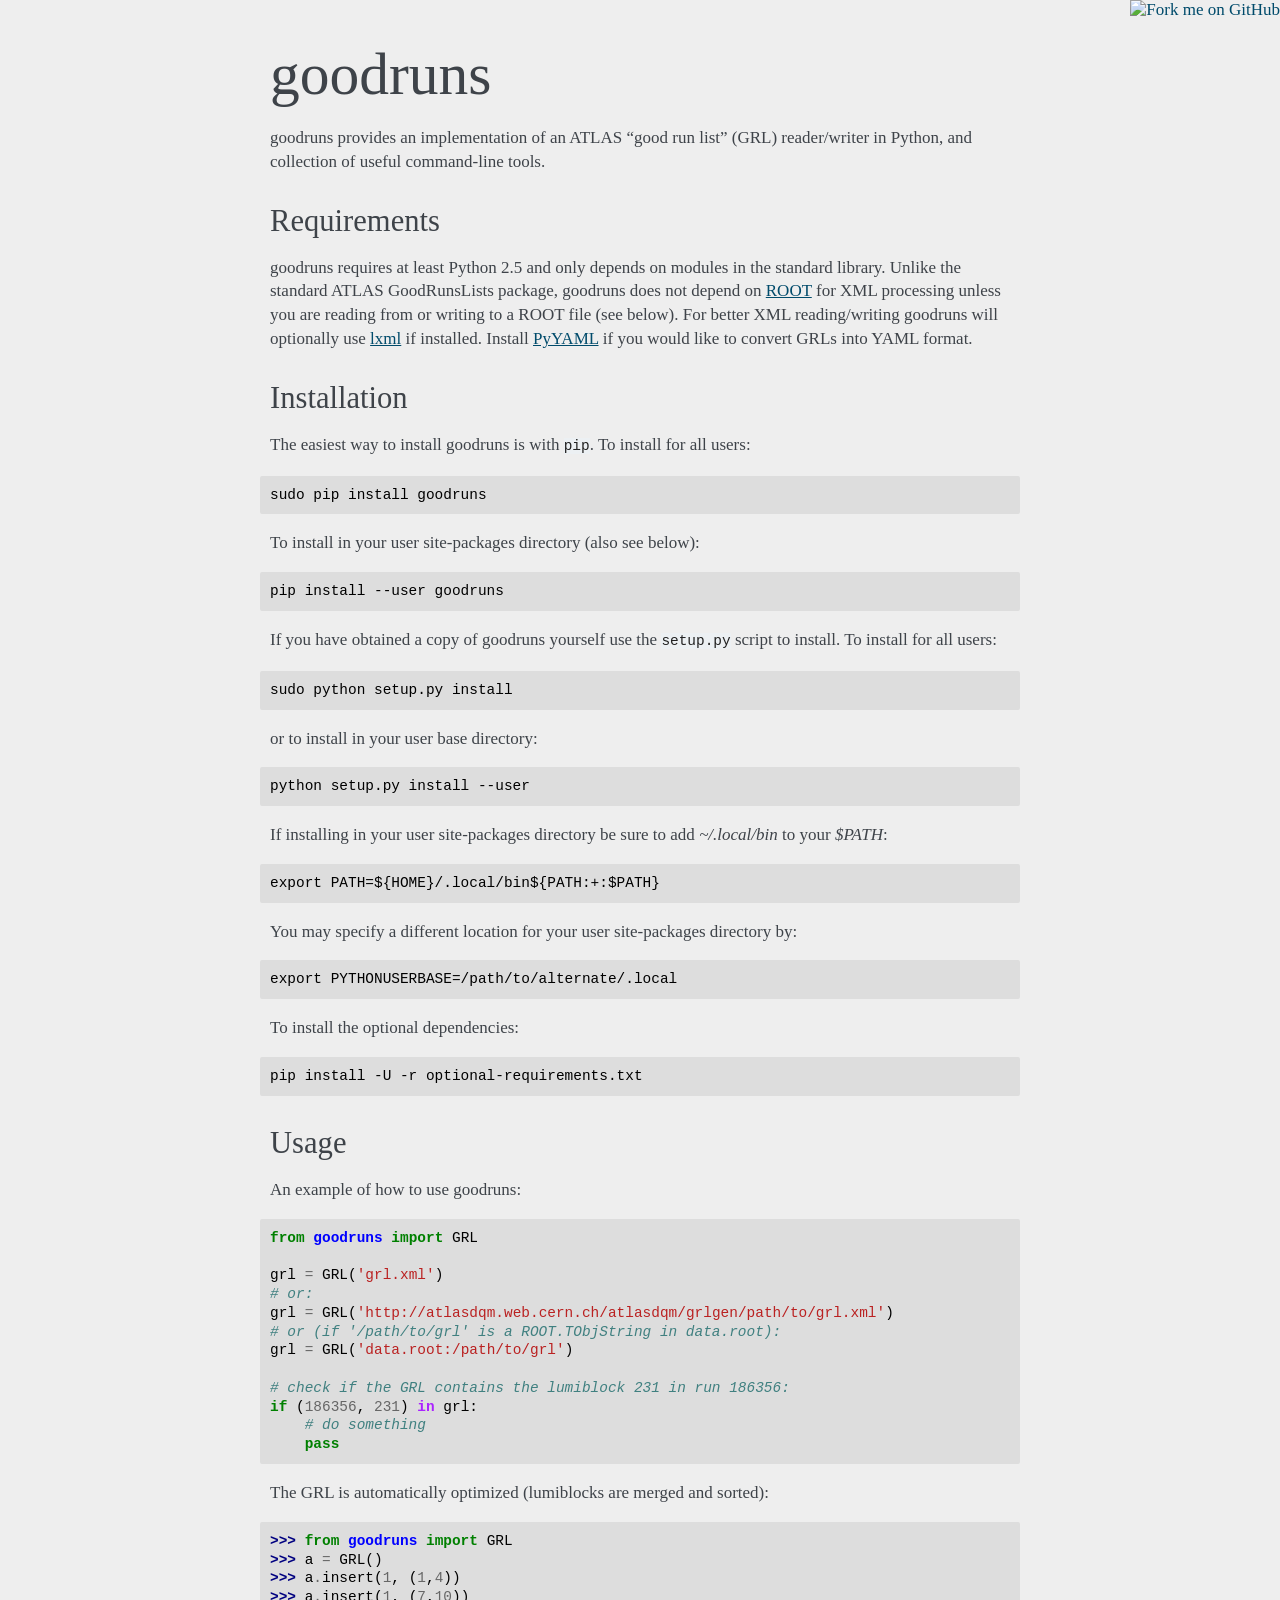
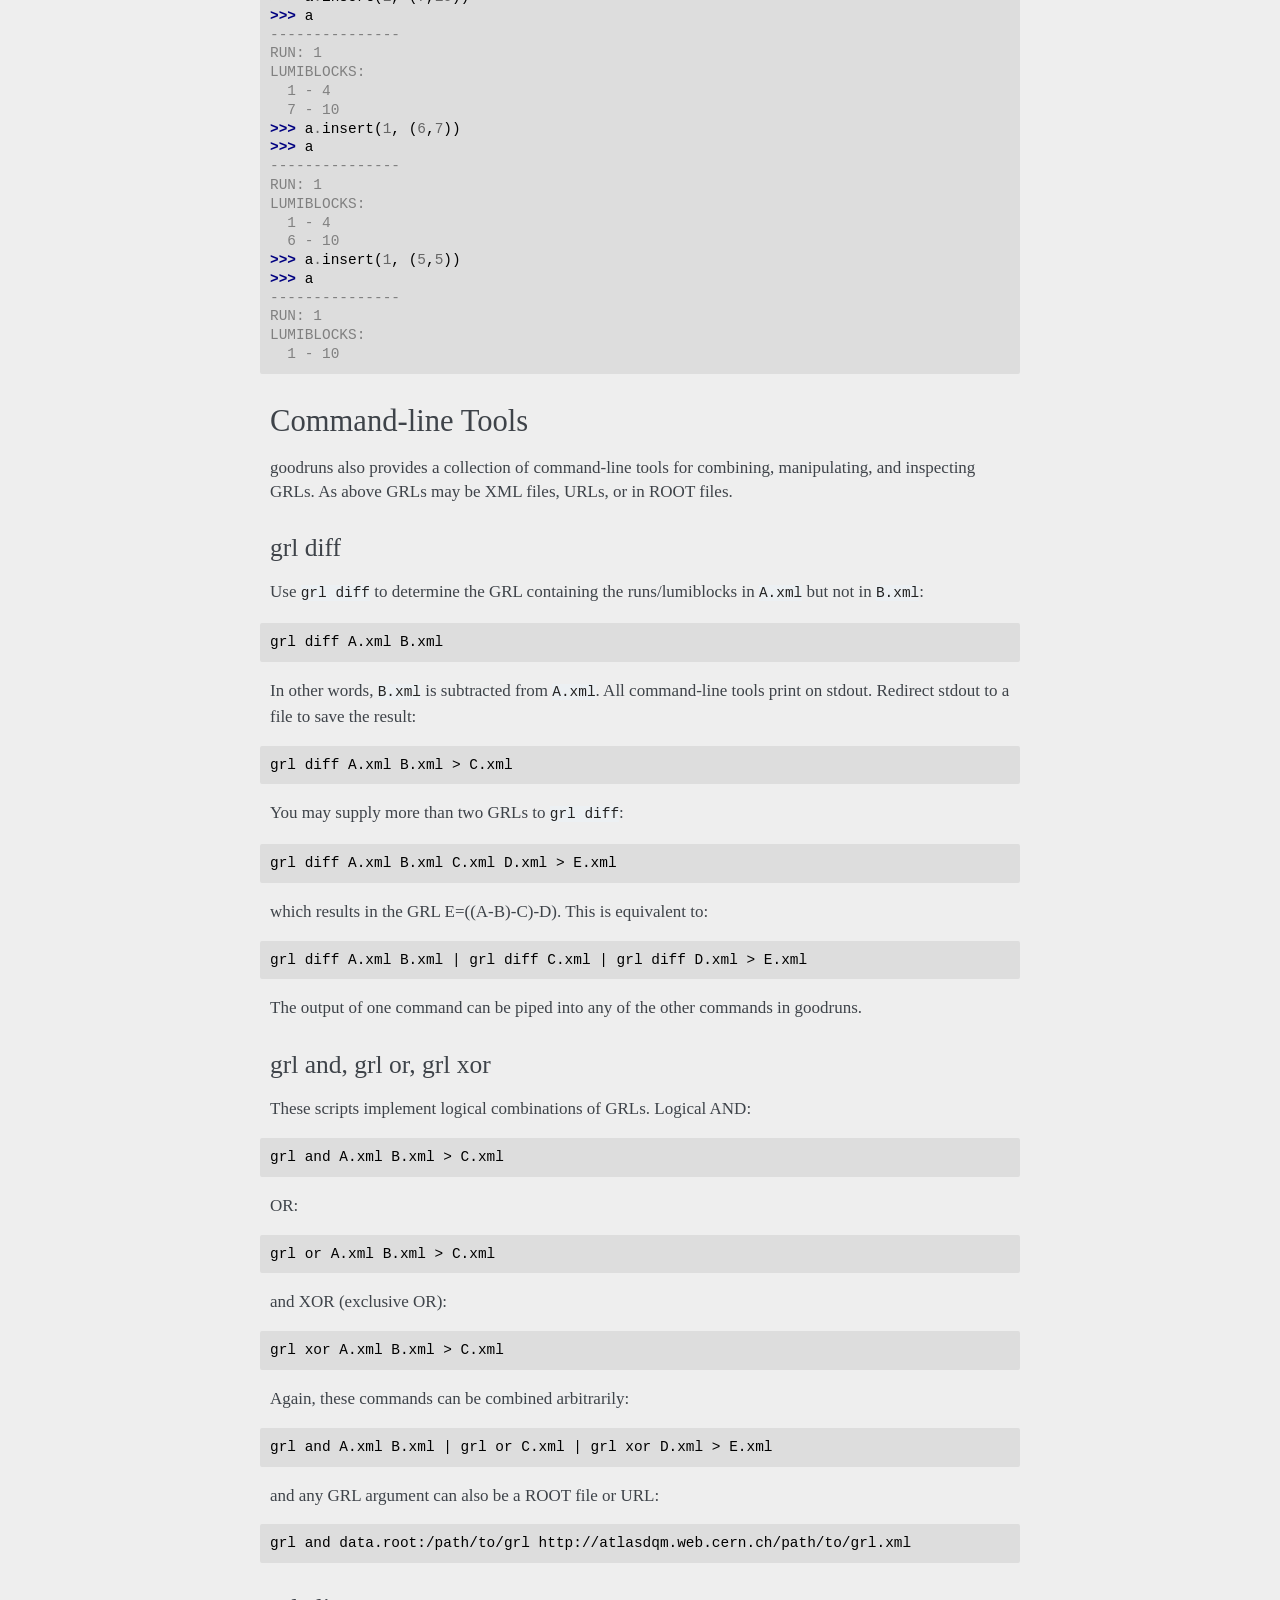
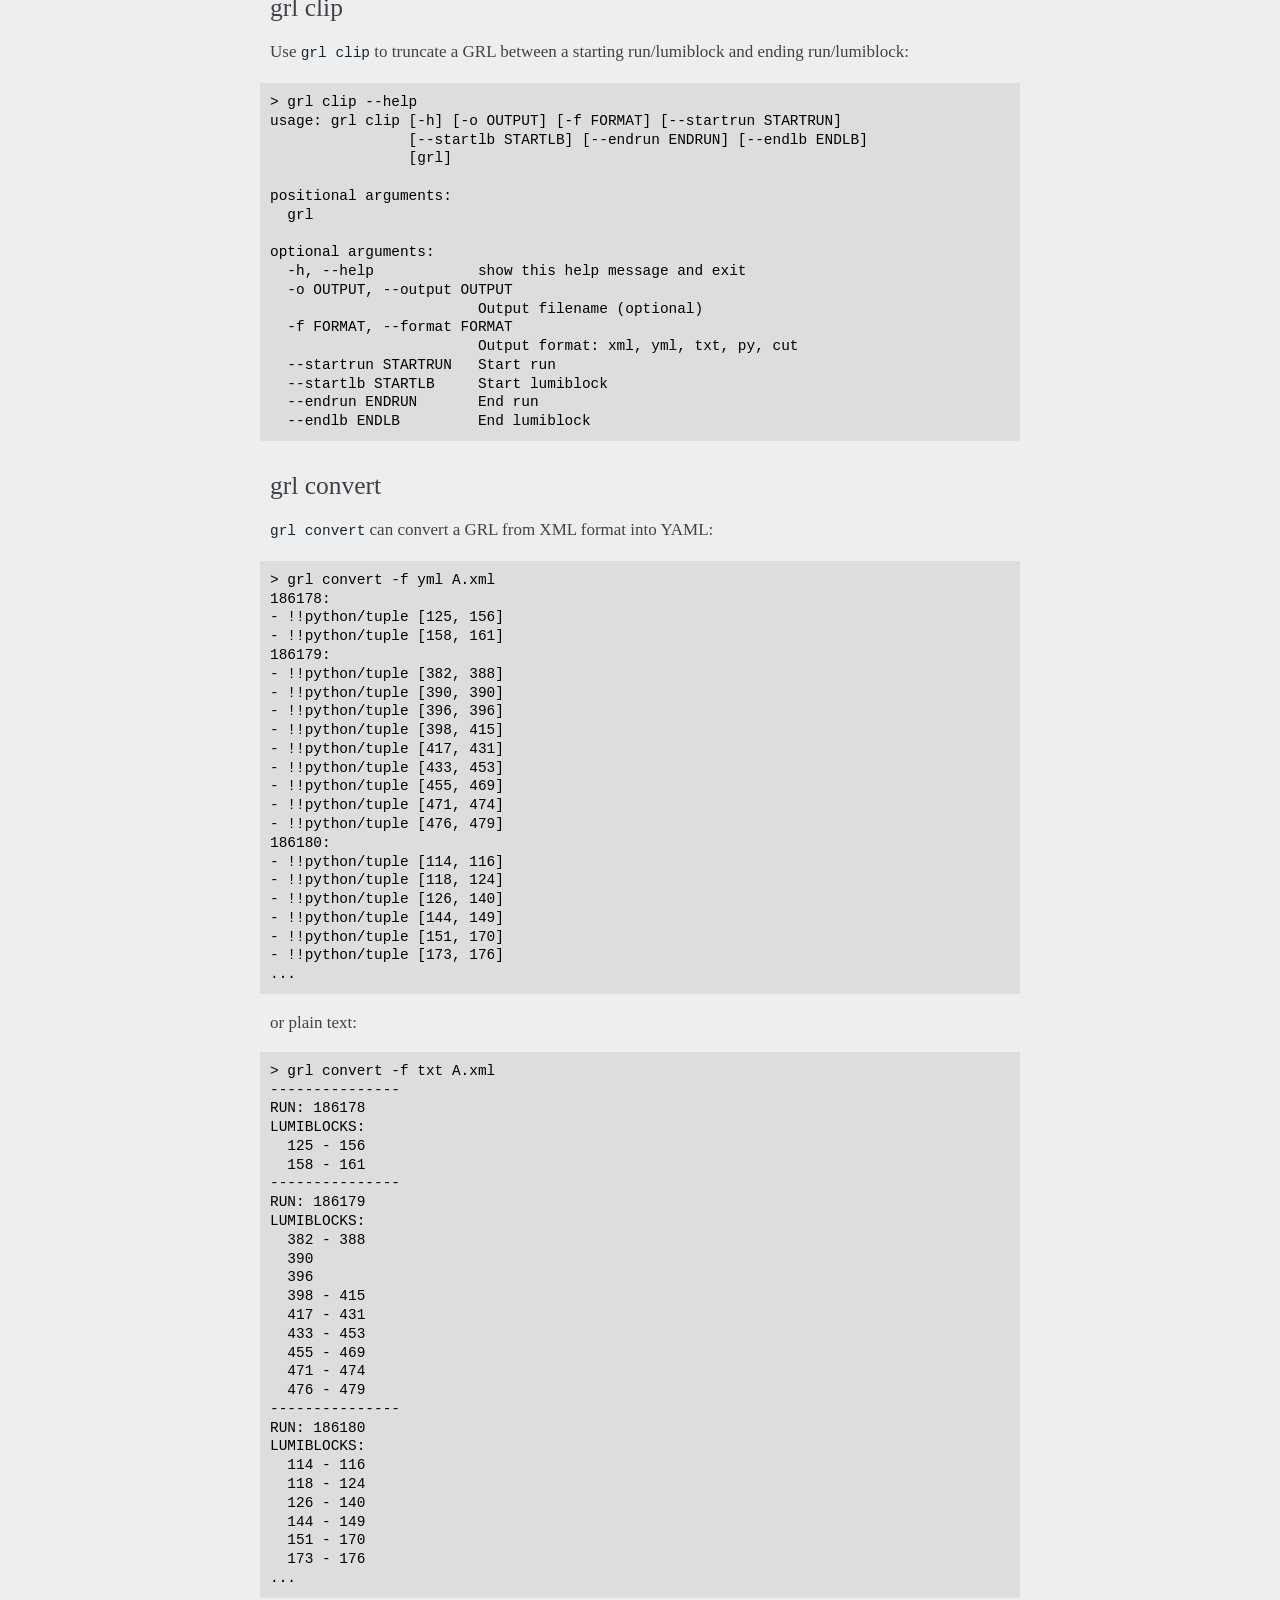
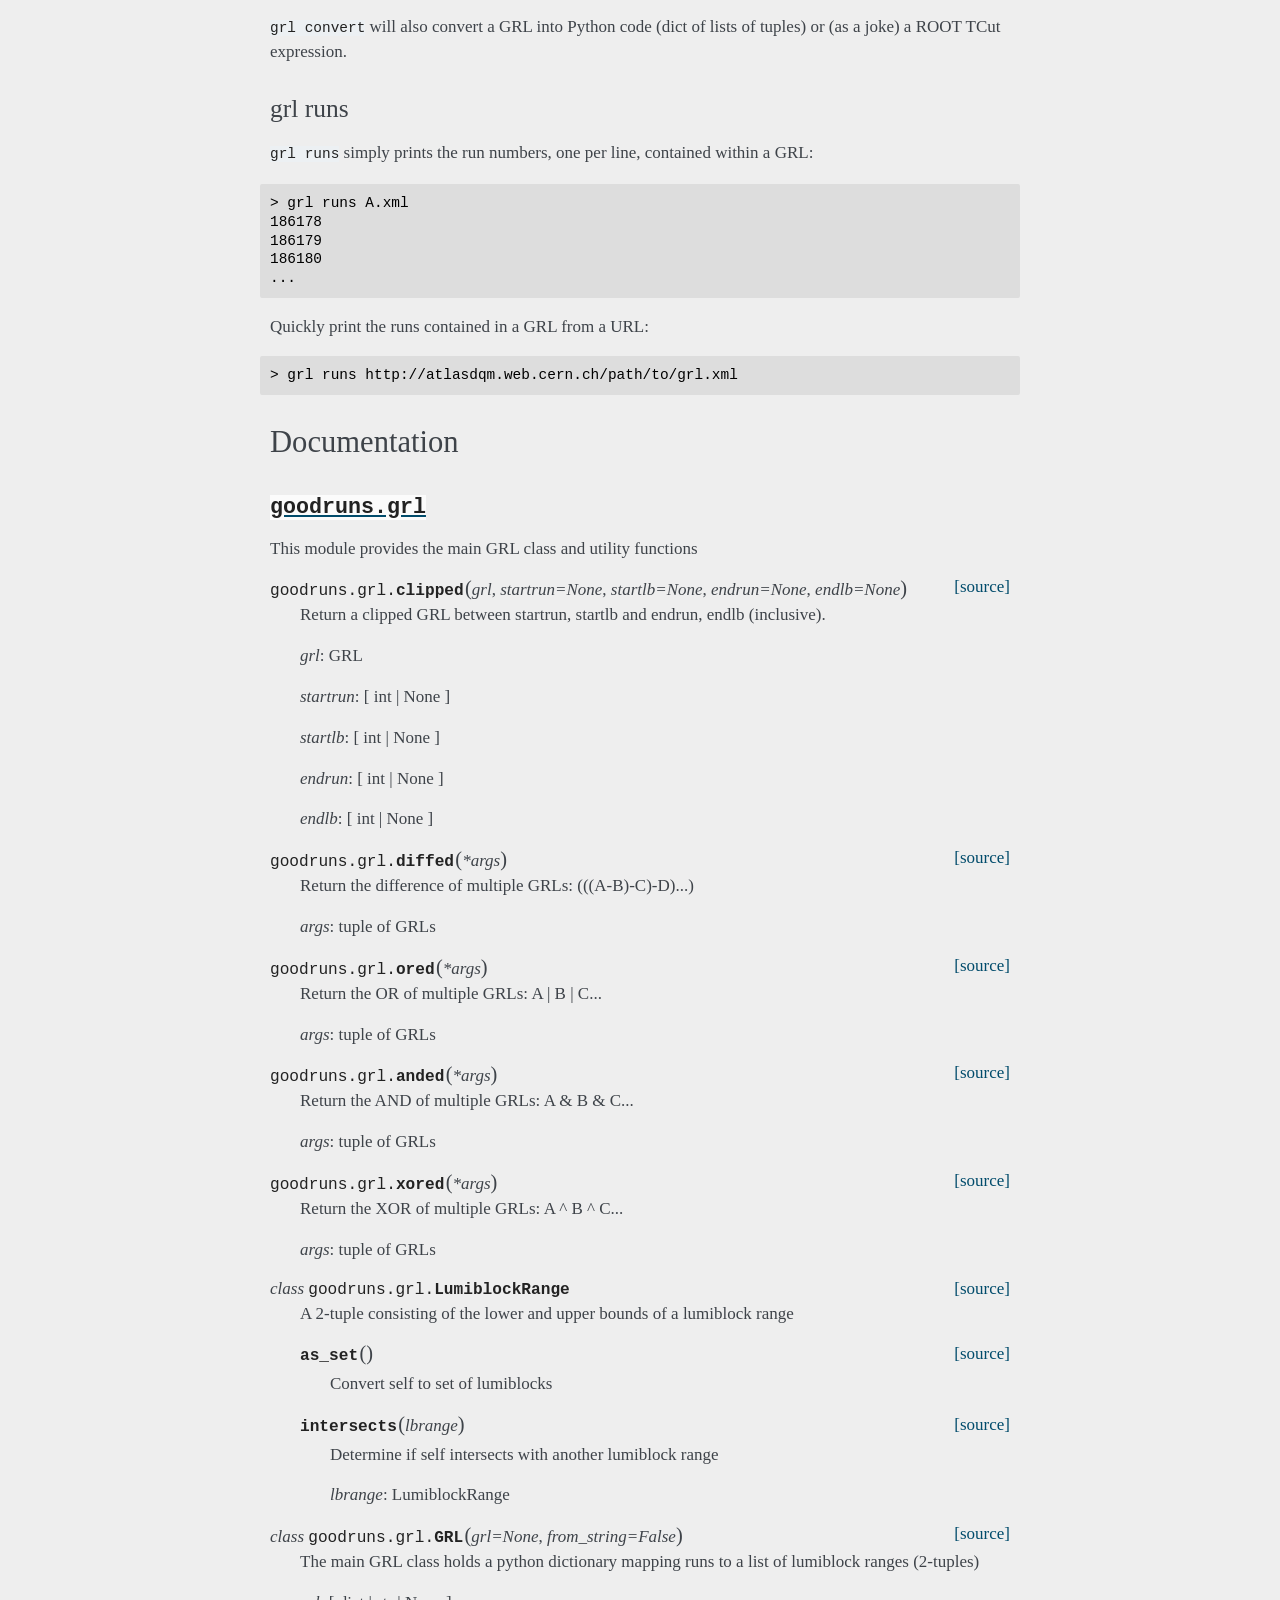
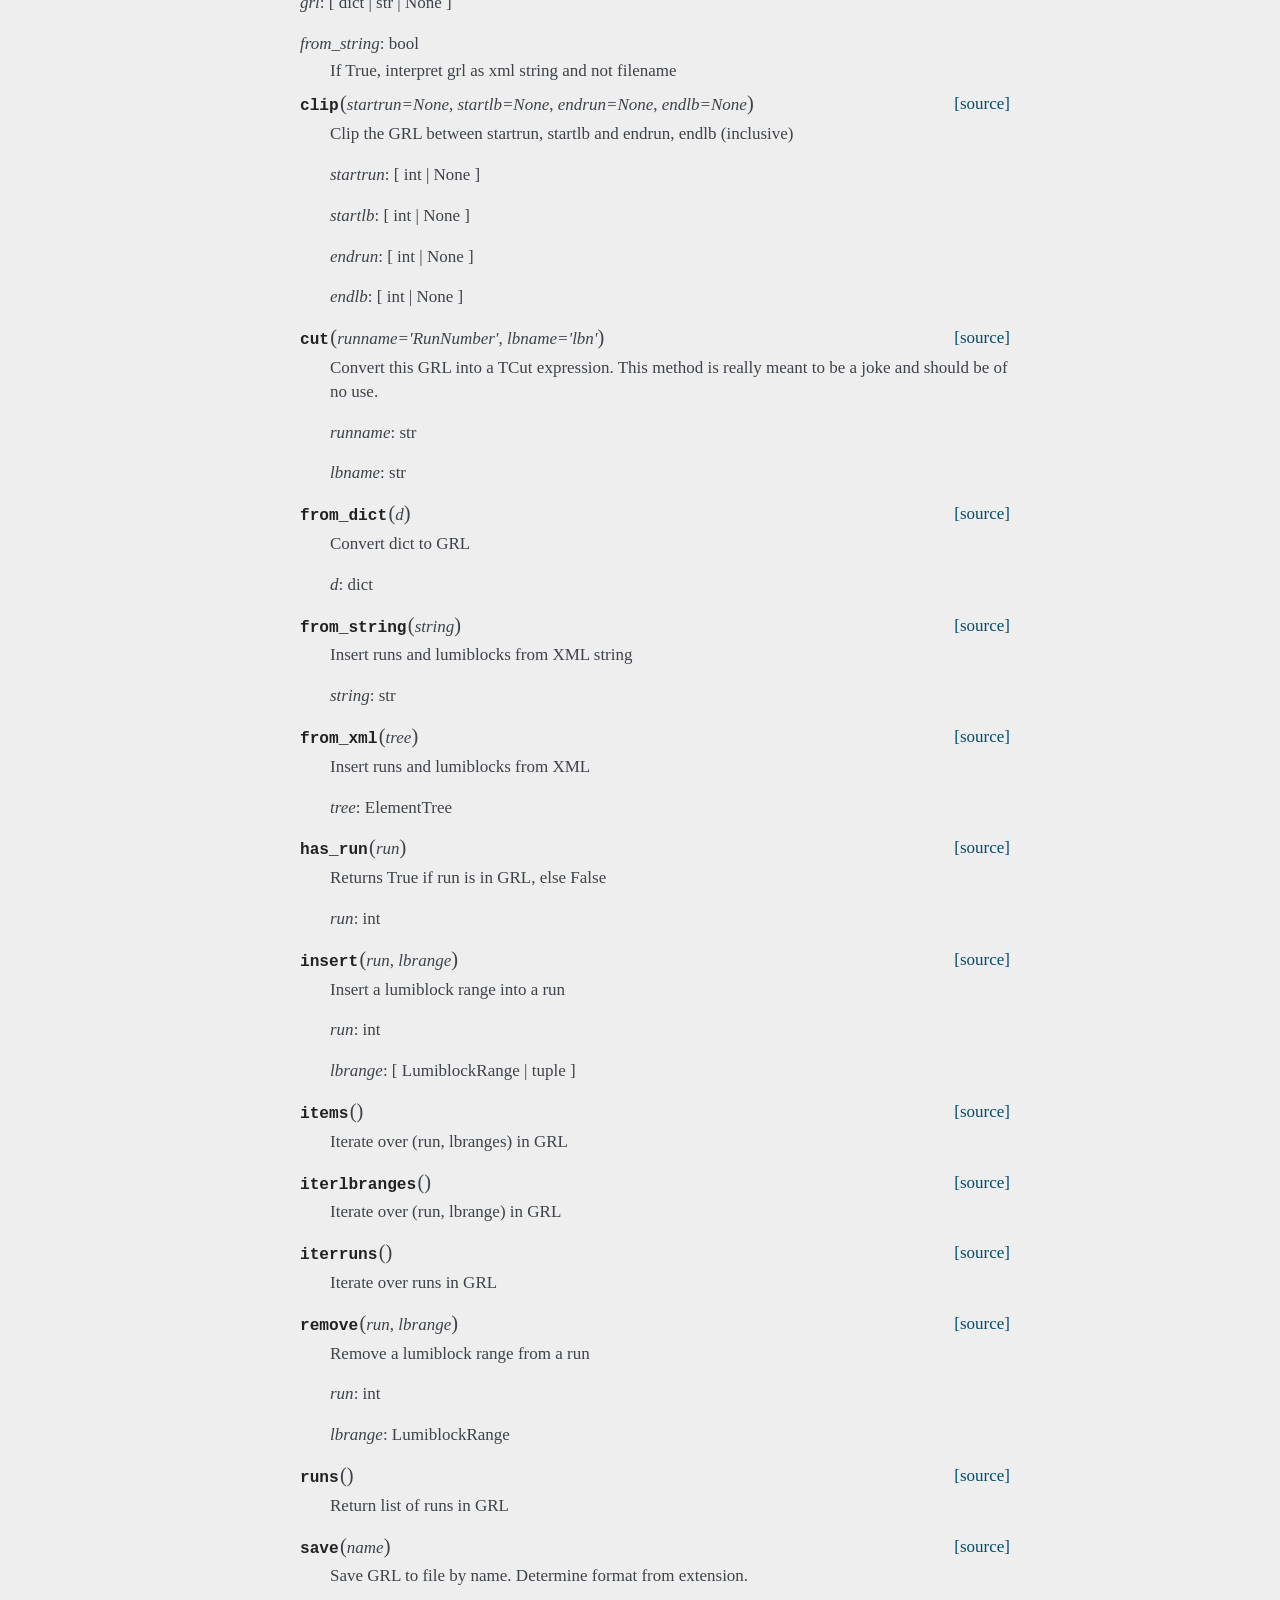
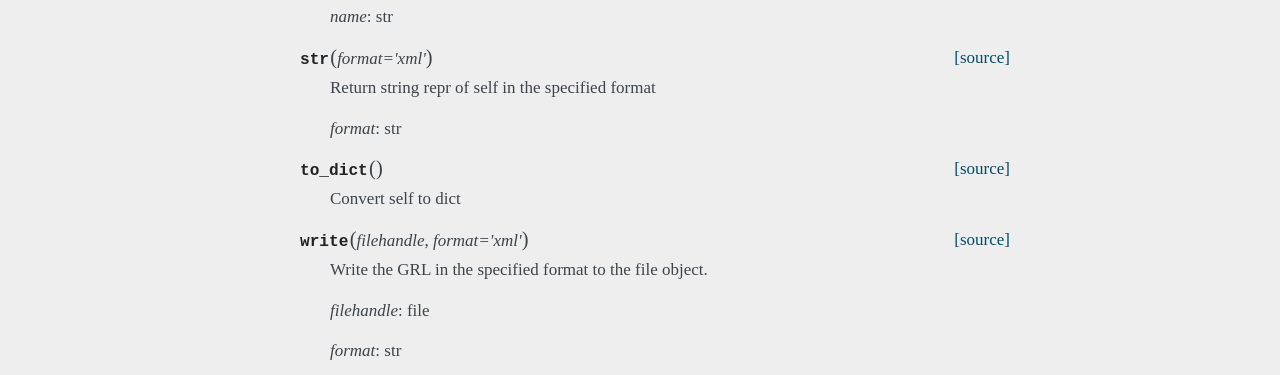
==== commit 721585ec: "Update documentation" ====
--- a/index.html
+++ b/index.html
@@ -45,7 +45,8 @@
 <div class="section" id="requirements">
 <h2>Requirements<a class="headerlink" href="#requirements" title="Permalink to this headline">¶</a></h2>
 <p>goodruns requires at least Python 2.5 and only depends on modules in the standard library.
-Unlike the standard ATLAS GoodRunsLists package, goodruns does not depend in any way on <a class="reference external" href="http://root.cern.ch/">ROOT</a>.
+Unlike the standard ATLAS GoodRunsLists package, goodruns does not depend on <a class="reference external" href="http://root.cern.ch/">ROOT</a>
+for XML processing unless you are reading from or writing to a ROOT file (see below).
 For better XML reading/writing goodruns will optionally use <a class="reference external" href="http://pypi.python.org/pypi/lxml/2.3">lxml</a>
 if installed. Install <a class="reference external" href="http://pypi.python.org/pypi/PyYAML/">PyYAML</a> if you would
 like to convert GRLs into YAML format.</p>
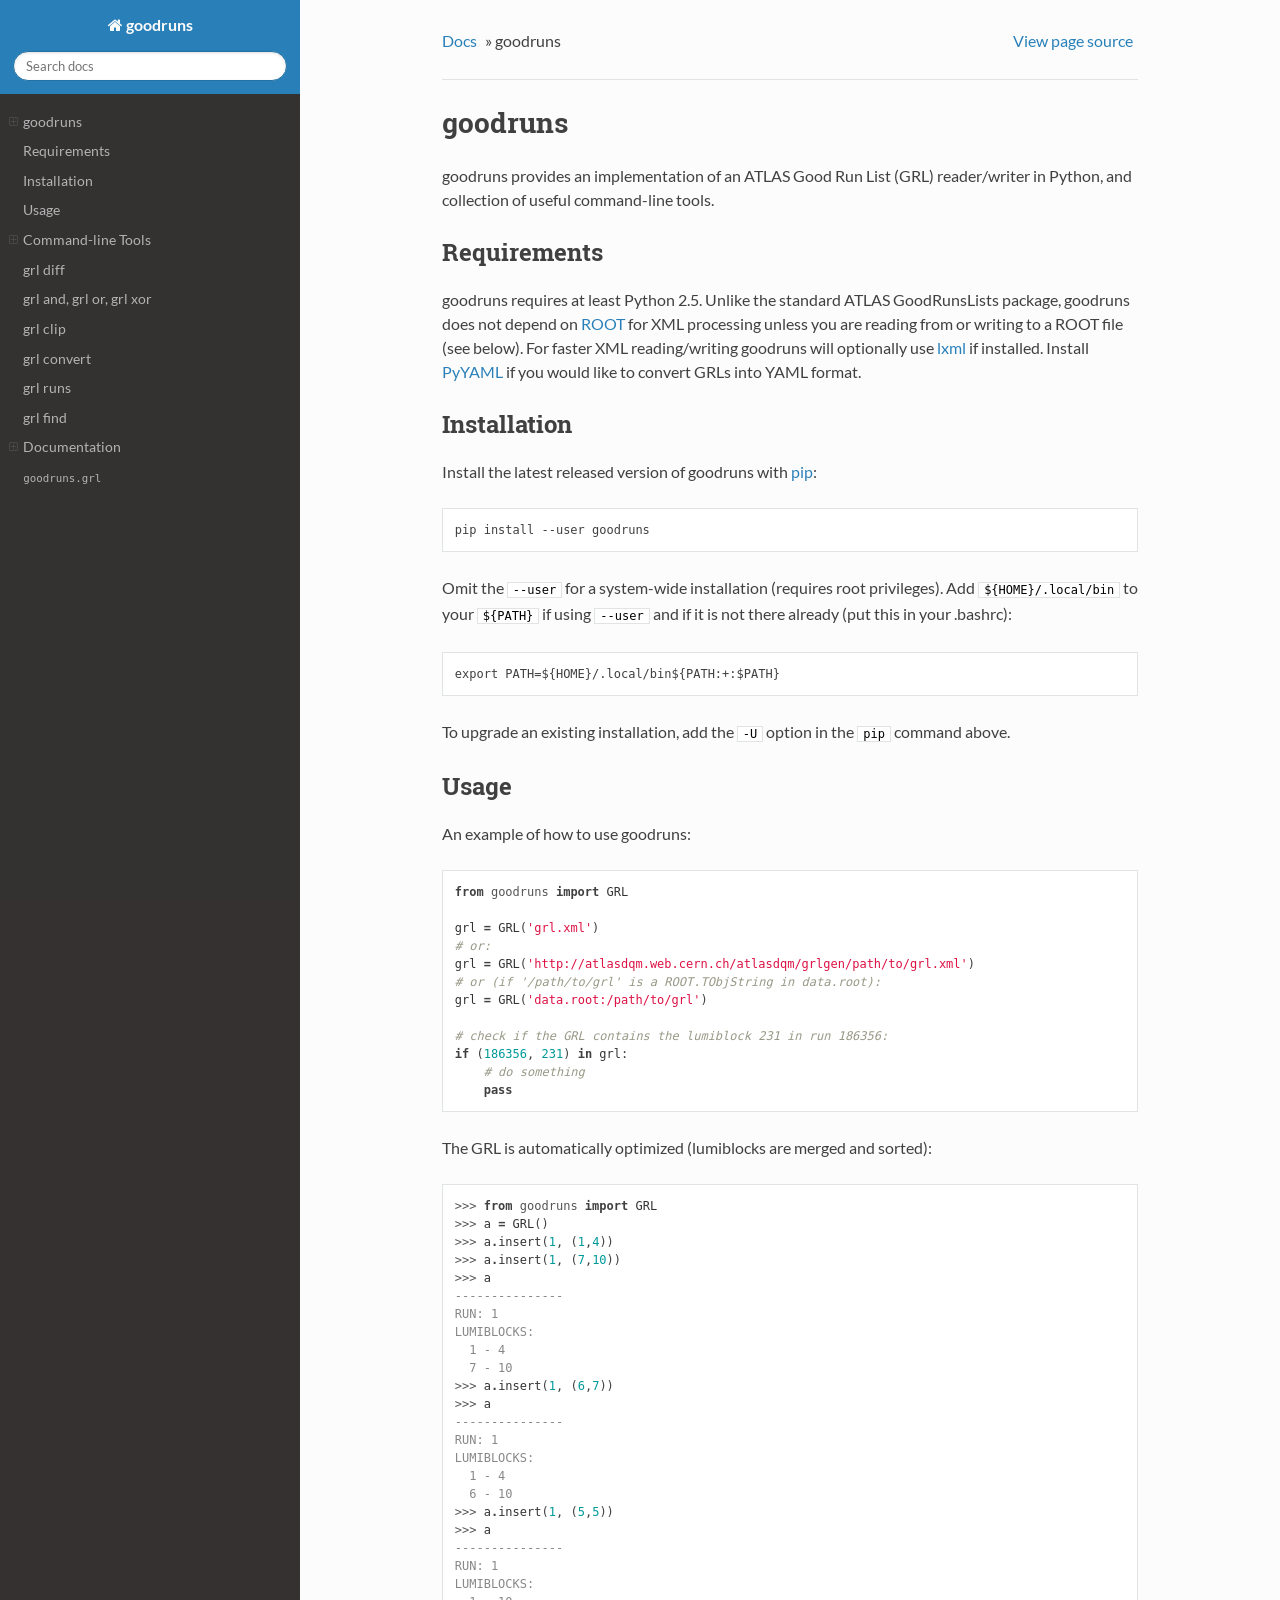
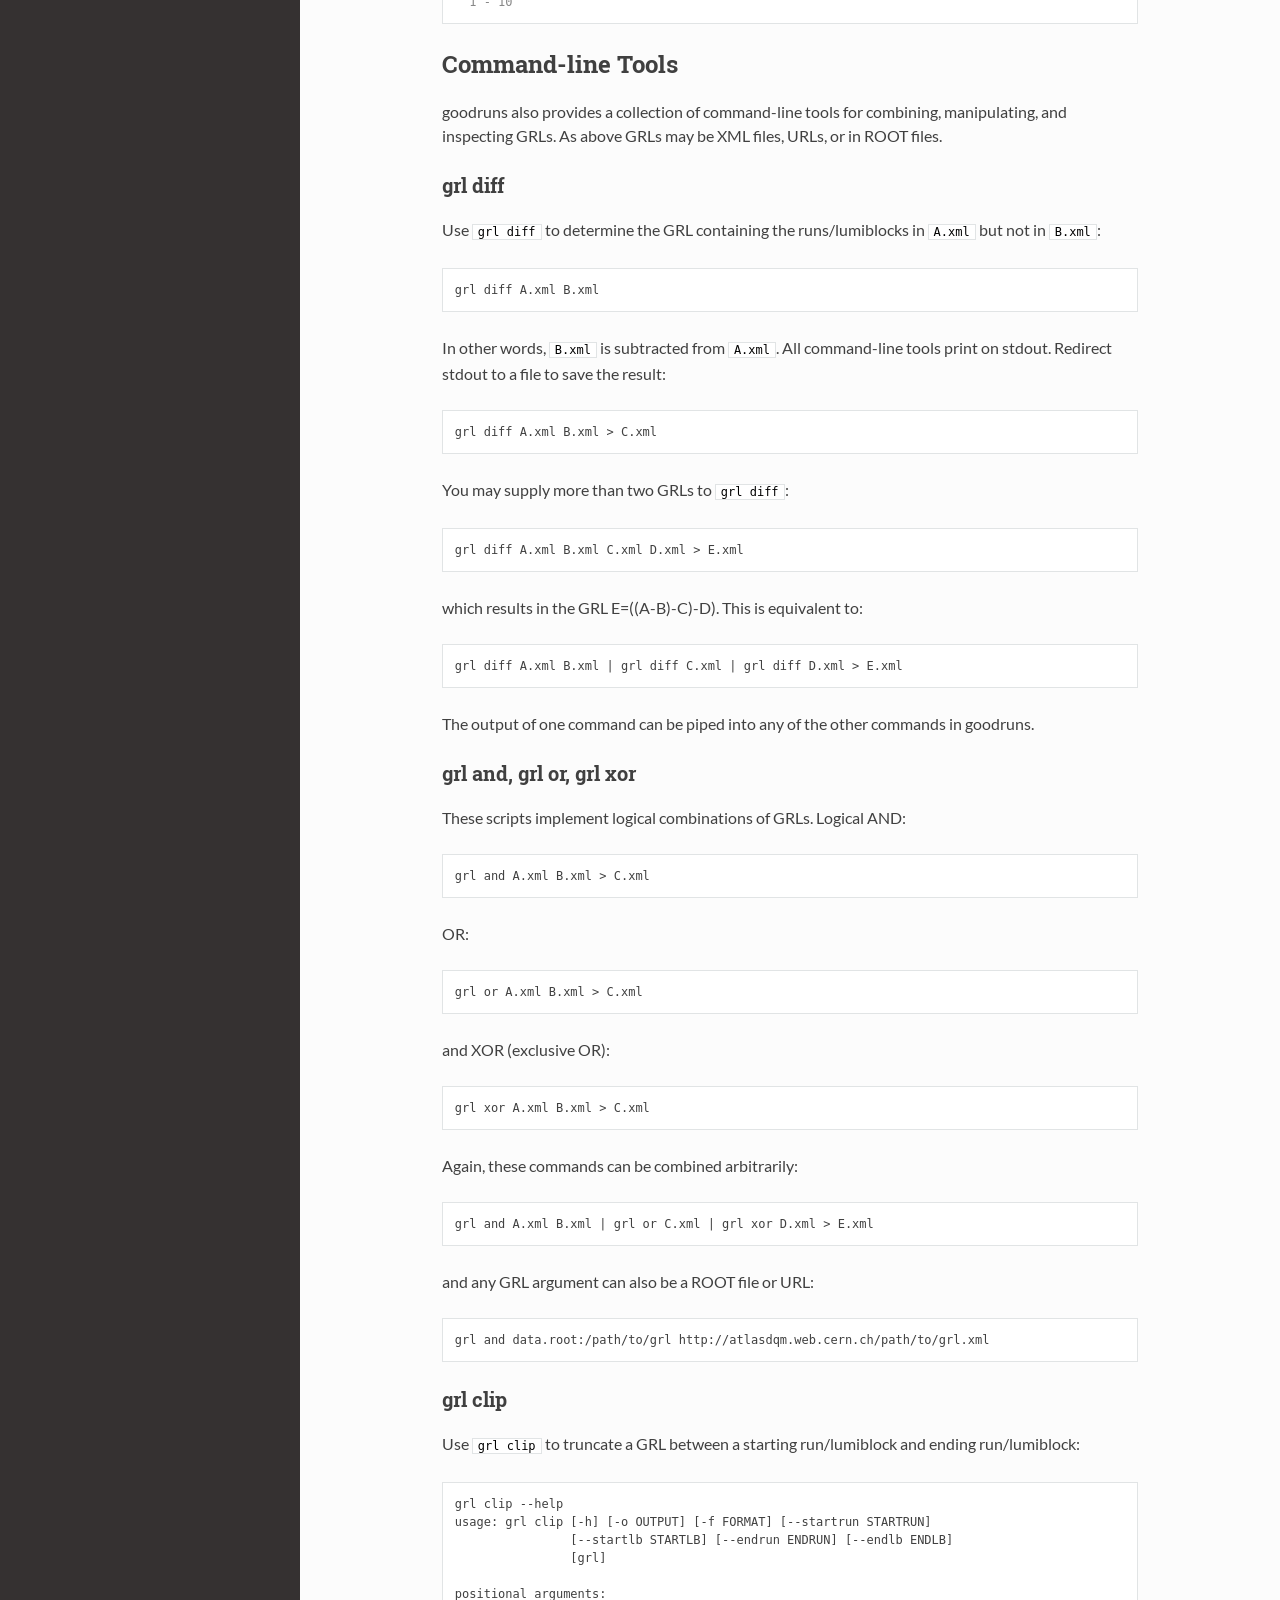
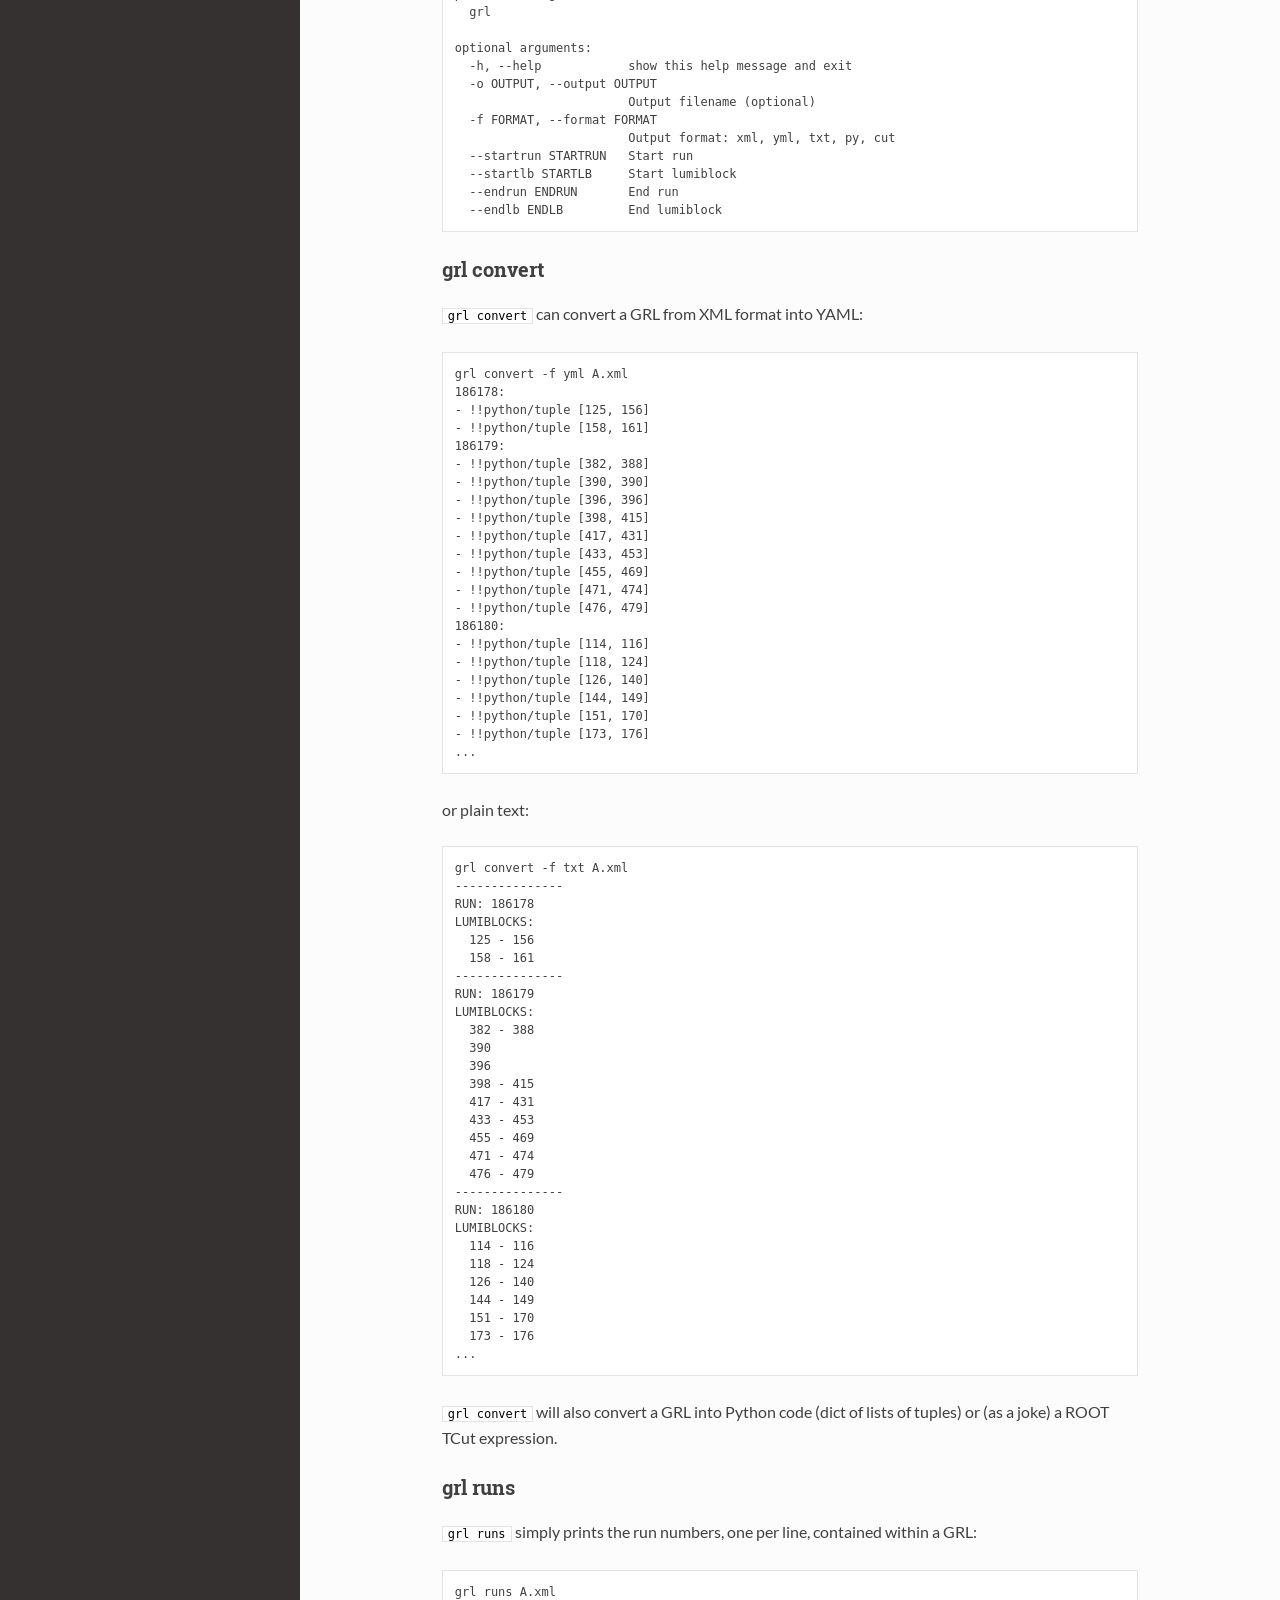
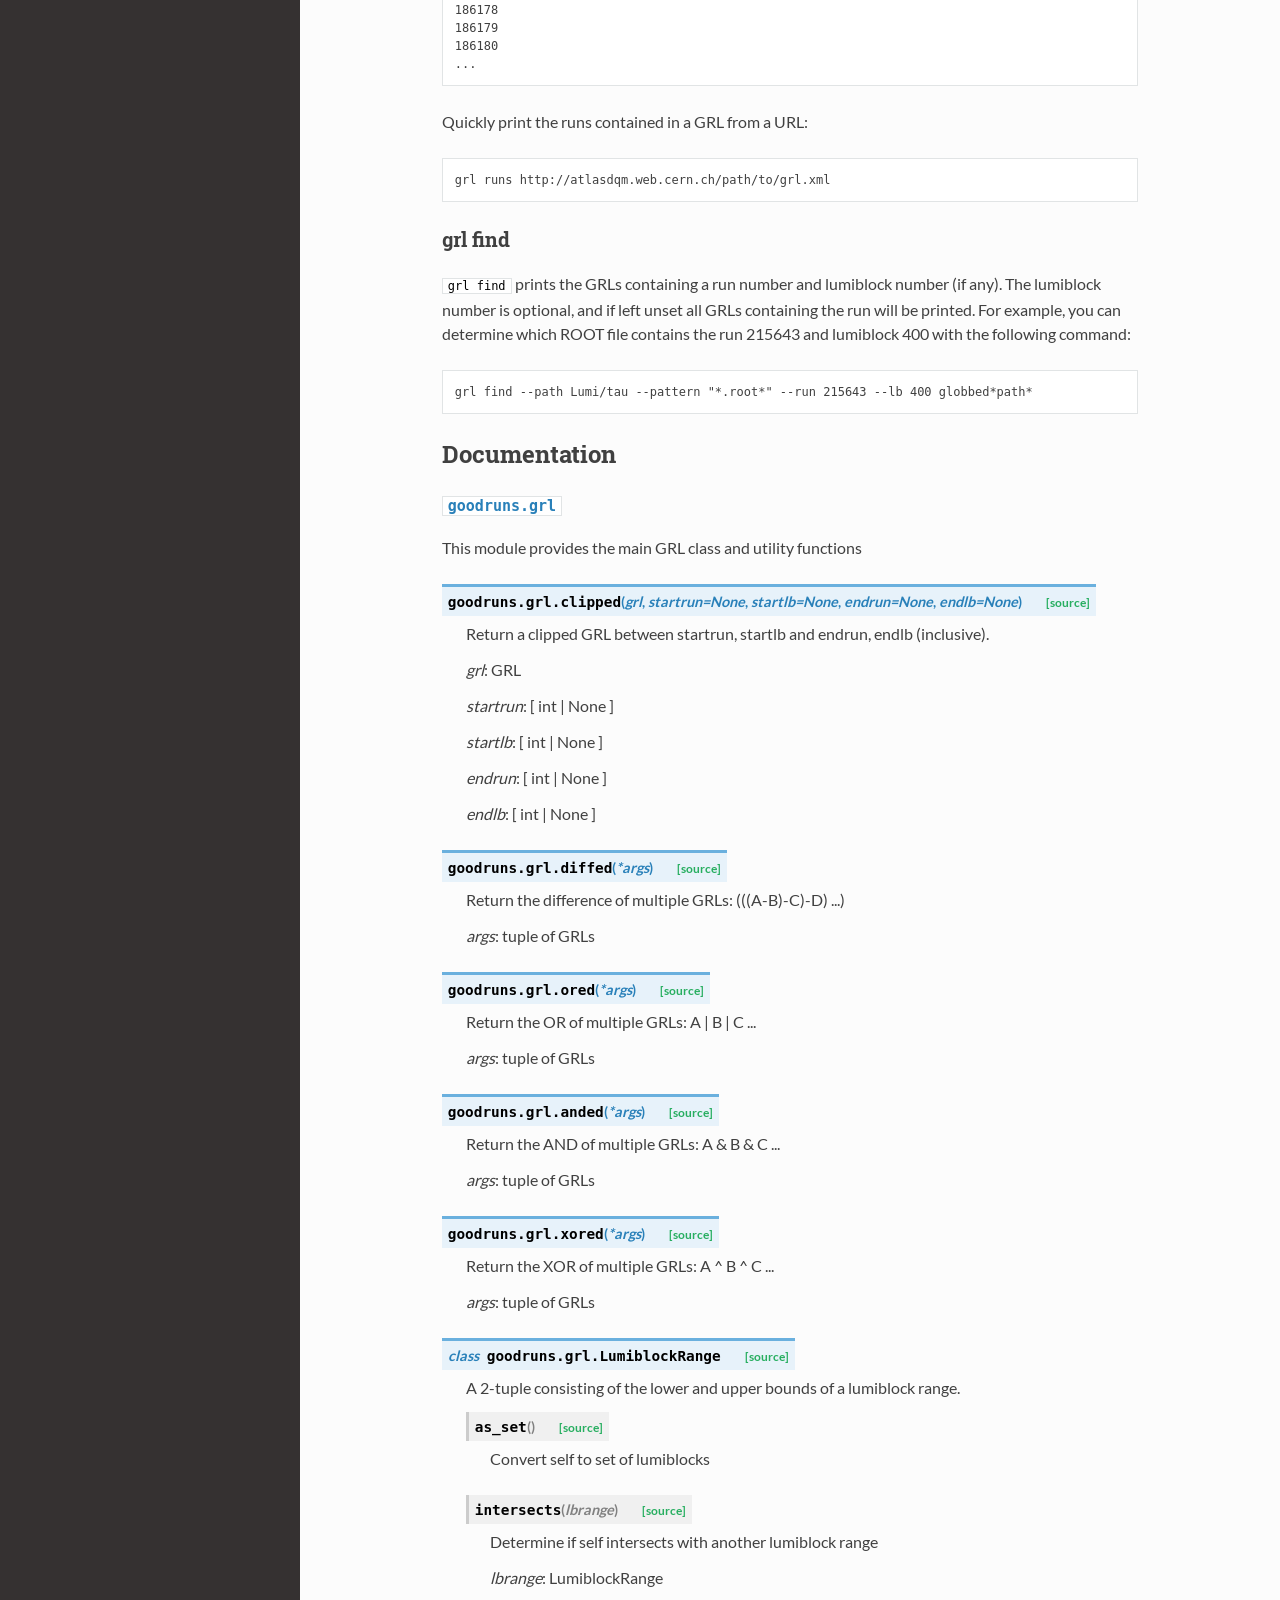
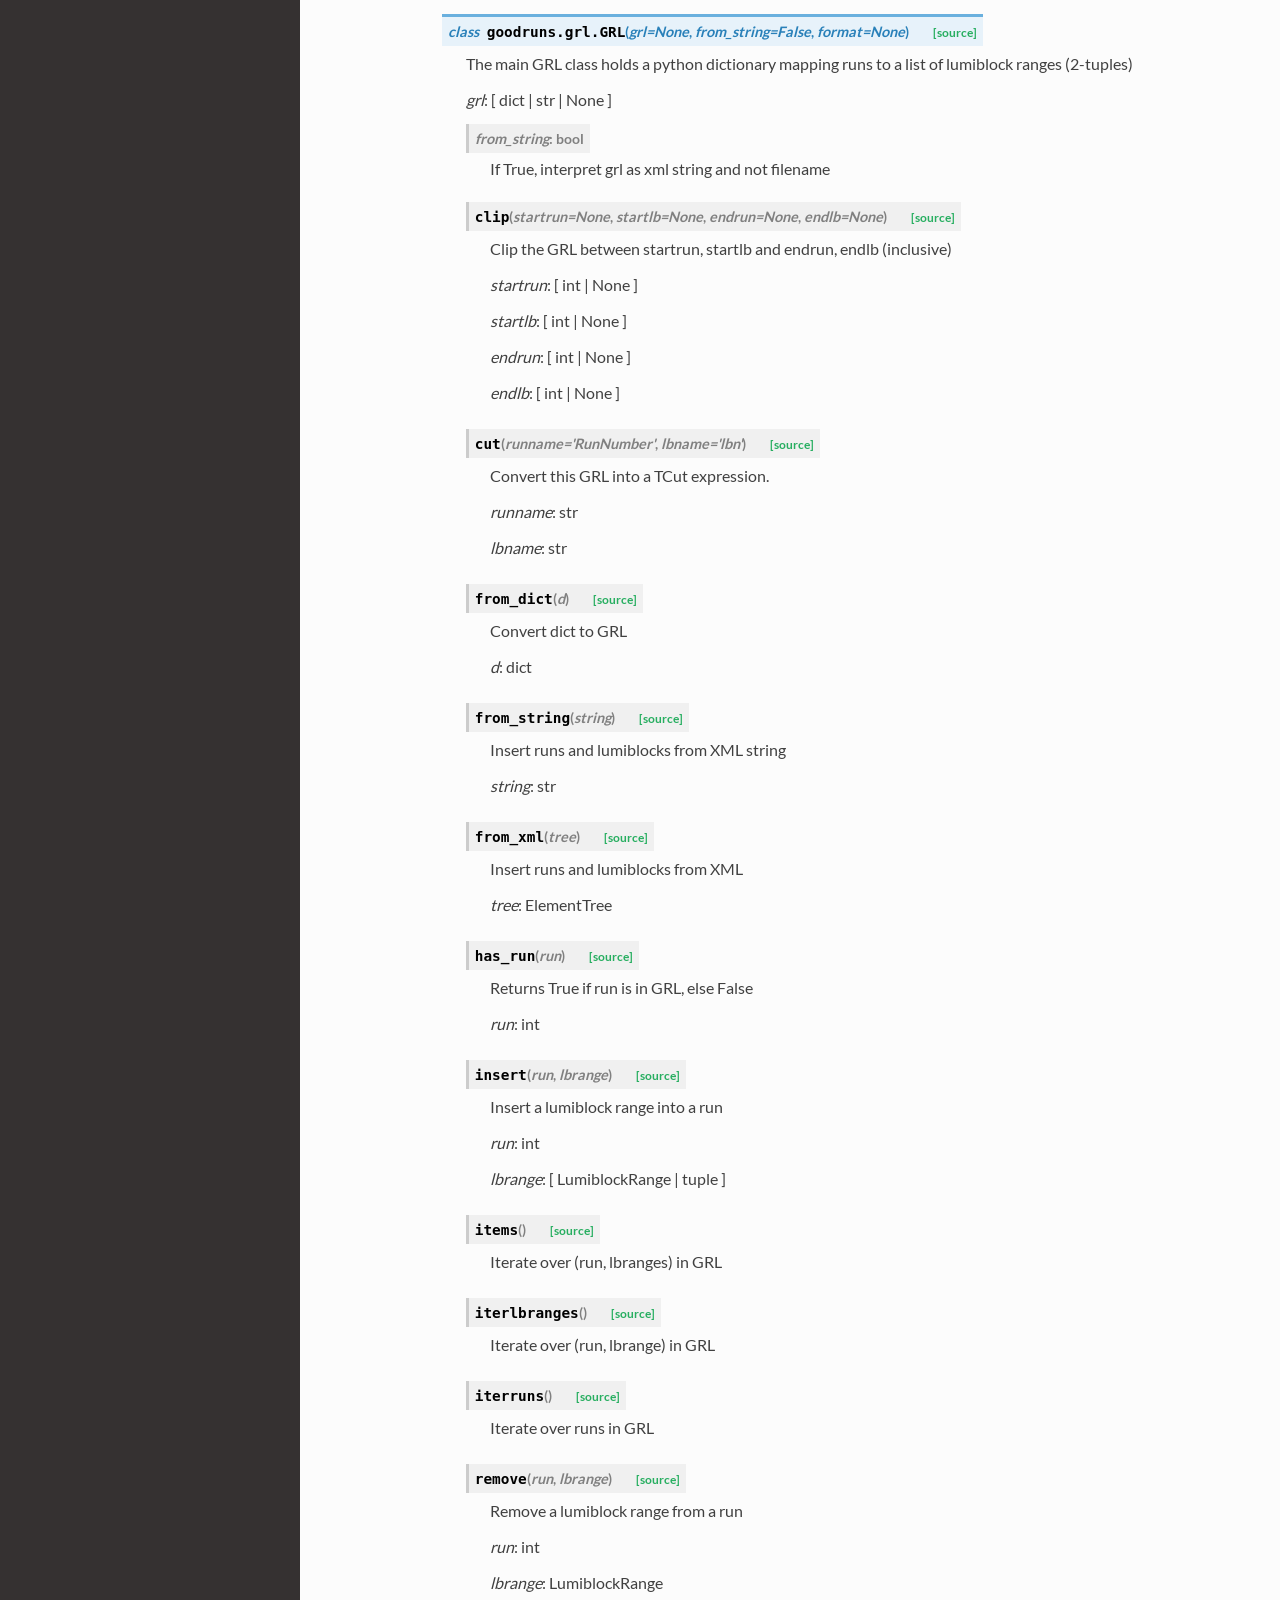
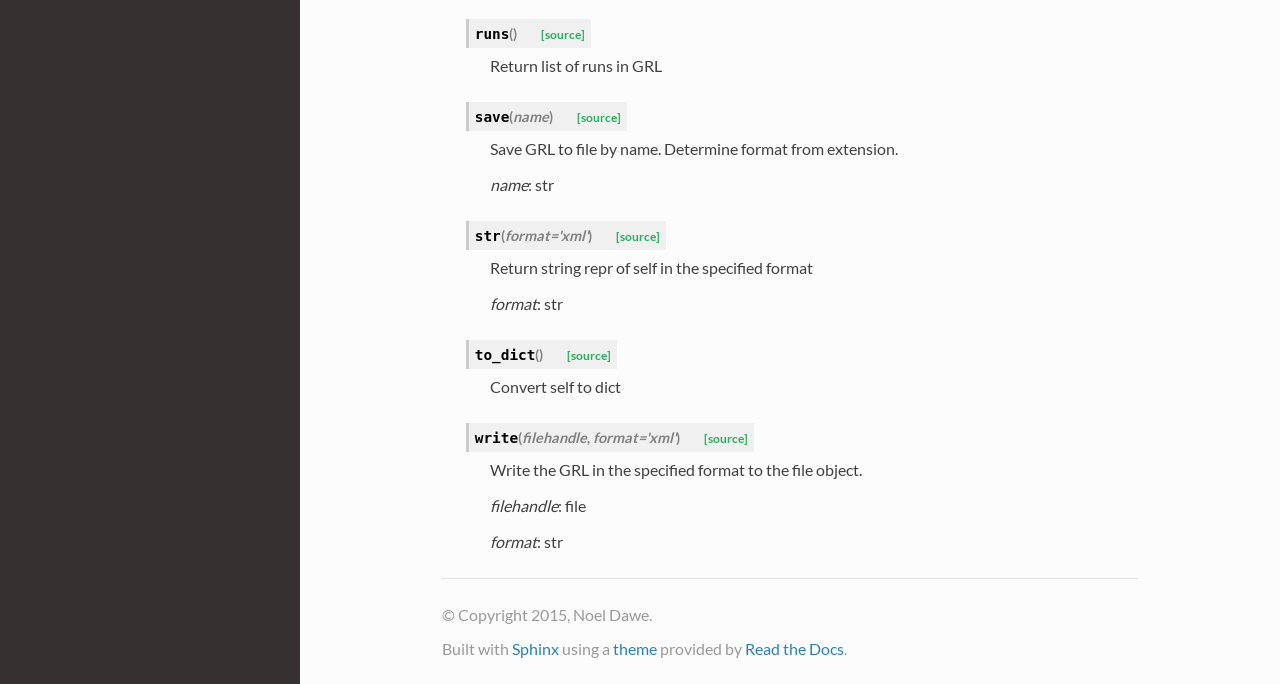
==== commit ea163019: "update docs" ====
--- a/index.html
+++ b/index.html
@@ -1,82 +1,159 @@
 
-<!DOCTYPE html PUBLIC "-//W3C//DTD XHTML 1.0 Transitional//EN"
-  "http://www.w3.org/TR/xhtml1/DTD/xhtml1-transitional.dtd">
-
-
-<html xmlns="http://www.w3.org/1999/xhtml">
-  <head>
-    <meta http-equiv="Content-Type" content="text/html; charset=utf-8" />
+
+<!DOCTYPE html>
+<!--[if IE 8]><html class="no-js lt-ie9" lang="en" > <![endif]-->
+<!--[if gt IE 8]><!--> <html class="no-js" lang="en" > <!--<![endif]-->
+<head>
+  <meta charset="utf-8">
+  
+  <meta name="viewport" content="width=device-width, initial-scale=1.0">
+  
+  <title>goodruns &mdash; goodruns 2.8.1 documentation</title>
+  
+
+  
+  
+
+  
+
+  
+  
     
-    <title>goodruns &mdash; goodruns 2.0 documentation</title>
+
+  
+
+  
+  
+    <link rel="stylesheet" href="_static/css/theme.css" type="text/css" />
+  
+
+  
+
+  
+    <link rel="top" title="goodruns 2.8.1 documentation" href="#"/> 
+
+  
+  <script src="_static/js/modernizr.min.js"></script>
+
+</head>
+
+<body class="wy-body-for-nav" role="document">
+
+  <div class="wy-grid-for-nav">
+
     
-    <link rel="stylesheet" href="_static/clean.css" type="text/css" />
-    <link rel="stylesheet" href="_static/pygments.css" type="text/css" />
-    
-    <script type="text/javascript">
-      var DOCUMENTATION_OPTIONS = {
-        URL_ROOT:    '',
-        VERSION:     '2.0',
-        COLLAPSE_INDEX: false,
-        FILE_SUFFIX: '.html',
-        HAS_SOURCE:  true
-      };
-    </script>
-    <script type="text/javascript" src="_static/jquery.js"></script>
-    <script type="text/javascript" src="_static/underscore.js"></script>
-    <script type="text/javascript" src="_static/doctools.js"></script>
-    <link rel="top" title="goodruns 2.0 documentation" href="#" /> 
-  </head>
-  <body>
-  
-  
-  <div class=indexwrapper>
-  
-
-
-    <div class="document">
-      <div class="documentwrapper">
-        <div class="bodywrapper">
-          <div class="body">
+    <nav data-toggle="wy-nav-shift" class="wy-nav-side">
+      <div class="wy-side-nav-search">
+        
+
+        
+          <a href="#" class="icon icon-home"> goodruns
+        
+
+        
+        </a>
+
+        
+<div role="search">
+  <form id="rtd-search-form" class="wy-form" action="search.html" method="get">
+    <input type="text" name="q" placeholder="Search docs" />
+    <input type="hidden" name="check_keywords" value="yes" />
+    <input type="hidden" name="area" value="default" />
+  </form>
+</div>
+
+        
+      </div>
+
+      <div class="wy-menu wy-menu-vertical" data-spy="affix" role="navigation" aria-label="main navigation">
+        
+          
+          
+              <!-- Local TOC -->
+              <div class="local-toc"><ul>
+<li><a class="reference internal" href="#">goodruns</a><ul>
+<li><a class="reference internal" href="#requirements">Requirements</a></li>
+<li><a class="reference internal" href="#installation">Installation</a></li>
+<li><a class="reference internal" href="#usage">Usage</a></li>
+<li><a class="reference internal" href="#command-line-tools">Command-line Tools</a><ul>
+<li><a class="reference internal" href="#grl-diff">grl diff</a></li>
+<li><a class="reference internal" href="#grl-and-grl-or-grl-xor">grl and, grl or, grl xor</a></li>
+<li><a class="reference internal" href="#grl-clip">grl clip</a></li>
+<li><a class="reference internal" href="#grl-convert">grl convert</a></li>
+<li><a class="reference internal" href="#grl-runs">grl runs</a></li>
+<li><a class="reference internal" href="#grl-find">grl find</a></li>
+</ul>
+</li>
+<li><a class="reference internal" href="#documentation">Documentation</a><ul>
+<li><a class="reference internal" href="#module-goodruns.grl"><code class="docutils literal"><span class="pre">goodruns.grl</span></code></a></li>
+</ul>
+</li>
+</ul>
+</li>
+</ul>
+</div>
+          
+        
+      </div>
+      &nbsp;
+    </nav>
+
+    <section data-toggle="wy-nav-shift" class="wy-nav-content-wrap">
+
+      
+      <nav class="wy-nav-top" role="navigation" aria-label="top navigation">
+        <i data-toggle="wy-nav-top" class="fa fa-bars"></i>
+        <a href="#">goodruns</a>
+      </nav>
+
+
+      
+      <div class="wy-nav-content">
+        <div class="rst-content">
+          <div role="navigation" aria-label="breadcrumbs navigation">
+  <ul class="wy-breadcrumbs">
+    <li><a href="#">Docs</a> &raquo;</li>
+      
+    <li>goodruns</li>
+      <li class="wy-breadcrumbs-aside">
+        
+          
+            <a href="_sources/index.txt" rel="nofollow"> View page source</a>
+          
+        
+      </li>
+  </ul>
+  <hr/>
+</div>
+          <div role="main" class="document">
             
   <div class="section" id="goodruns">
 <h1>goodruns<a class="headerlink" href="#goodruns" title="Permalink to this headline">¶</a></h1>
-<p>goodruns provides an implementation of an ATLAS &#8220;good run list&#8221; (GRL)
+<p>goodruns provides an implementation of an ATLAS Good Run List (GRL)
 reader/writer in Python, and collection of useful command-line tools.</p>
 <div class="section" id="requirements">
 <h2>Requirements<a class="headerlink" href="#requirements" title="Permalink to this headline">¶</a></h2>
-<p>goodruns requires at least Python 2.5 and only depends on modules in the standard library.
-Unlike the standard ATLAS GoodRunsLists package, goodruns does not depend on <a class="reference external" href="http://root.cern.ch/">ROOT</a>
-for XML processing unless you are reading from or writing to a ROOT file (see below).
-For better XML reading/writing goodruns will optionally use <a class="reference external" href="http://pypi.python.org/pypi/lxml/2.3">lxml</a>
-if installed. Install <a class="reference external" href="http://pypi.python.org/pypi/PyYAML/">PyYAML</a> if you would
-like to convert GRLs into YAML format.</p>
+<p>goodruns requires at least Python 2.5. Unlike the standard ATLAS GoodRunsLists
+package, goodruns does not depend on <a class="reference external" href="http://root.cern.ch/">ROOT</a> for XML
+processing unless you are reading from or writing to a ROOT file (see below).
+For faster XML reading/writing goodruns will optionally use <a class="reference external" href="http://pypi.python.org/pypi/lxml/2.3">lxml</a> if installed. Install <a class="reference external" href="http://pypi.python.org/pypi/PyYAML/">PyYAML</a> if you would like to convert GRLs into
+YAML format.</p>
 </div>
 <div class="section" id="installation">
 <h2>Installation<a class="headerlink" href="#installation" title="Permalink to this headline">¶</a></h2>
-<p>The easiest way to install goodruns is with <tt class="docutils literal"><span class="pre">pip</span></tt>.
-To install for all users:</p>
-<div class="highlight-python"><pre>sudo pip install goodruns</pre>
-</div>
-<p>To install in your user site-packages directory (also see below):</p>
-<div class="highlight-python"><pre>pip install --user goodruns</pre>
-</div>
-<p>If you have obtained a copy of goodruns yourself use the <tt class="docutils literal"><span class="pre">setup.py</span></tt>
-script to install. To install for all users:</p>
-<div class="highlight-python"><pre>sudo python setup.py install</pre>
-</div>
-<p>or to install in your user base directory:</p>
-<div class="highlight-python"><pre>python setup.py install --user</pre>
-</div>
-<p>If installing in your user site-packages directory be sure to add <cite>~/.local/bin</cite> to your
-<cite>$PATH</cite>:</p>
-<div class="highlight-python"><pre>export PATH=${HOME}/.local/bin${PATH:+:$PATH}</pre>
-</div>
-<p>You may specify a different location for your user site-packages directory by:</p>
-<div class="highlight-python"><pre>export PYTHONUSERBASE=/path/to/alternate/.local</pre>
-</div>
-<p>To install the optional dependencies:</p>
-<div class="highlight-python"><pre>pip install -U -r optional-requirements.txt</pre>
-</div>
+<p>Install the latest released version of goodruns with
+<a class="reference external" href="http://pypi.python.org/pypi/pip">pip</a>:</p>
+<div class="highlight-python"><div class="highlight"><pre>pip install --user goodruns
+</pre></div>
+</div>
+<p>Omit the <code class="docutils literal"><span class="pre">--user</span></code> for a system-wide installation (requires root privileges).
+Add <code class="docutils literal"><span class="pre">${HOME}/.local/bin</span></code> to your <code class="docutils literal"><span class="pre">${PATH}</span></code> if using <code class="docutils literal"><span class="pre">--user</span></code> and if
+it is not there already (put this in your .bashrc):</p>
+<div class="highlight-python"><div class="highlight"><pre>export PATH=${HOME}/.local/bin${PATH:+:$PATH}
+</pre></div>
+</div>
+<p>To upgrade an existing installation, add the <code class="docutils literal"><span class="pre">-U</span></code> option in the <code class="docutils literal"><span class="pre">pip</span></code>
+command above.</p>
 </div>
 <div class="section" id="usage">
 <h2>Usage<a class="headerlink" href="#usage" title="Permalink to this headline">¶</a></h2>
@@ -129,43 +206,56 @@
 GRLs may be XML files, URLs, or in ROOT files.</p>
 <div class="section" id="grl-diff">
 <h3>grl diff<a class="headerlink" href="#grl-diff" title="Permalink to this headline">¶</a></h3>
-<p>Use <tt class="docutils literal"><span class="pre">grl</span> <span class="pre">diff</span></tt> to determine the GRL containing the runs/lumiblocks in <tt class="docutils literal"><span class="pre">A.xml</span></tt> but not in <tt class="docutils literal"><span class="pre">B.xml</span></tt>:</p>
-<div class="highlight-python"><pre>grl diff A.xml B.xml</pre>
-</div>
-<p>In other words, <tt class="docutils literal"><span class="pre">B.xml</span></tt> is subtracted from <tt class="docutils literal"><span class="pre">A.xml</span></tt>.
-All command-line tools print on stdout. Redirect stdout to a file to save the result:</p>
-<div class="highlight-python"><pre>grl diff A.xml B.xml &gt; C.xml</pre>
-</div>
-<p>You may supply more than two GRLs to <tt class="docutils literal"><span class="pre">grl</span> <span class="pre">diff</span></tt>:</p>
-<div class="highlight-python"><pre>grl diff A.xml B.xml C.xml D.xml &gt; E.xml</pre>
+<p>Use <code class="docutils literal"><span class="pre">grl</span> <span class="pre">diff</span></code> to determine the GRL containing the runs/lumiblocks in
+<code class="docutils literal"><span class="pre">A.xml</span></code> but not in <code class="docutils literal"><span class="pre">B.xml</span></code>:</p>
+<div class="highlight-python"><div class="highlight"><pre>grl diff A.xml B.xml
+</pre></div>
+</div>
+<p>In other words, <code class="docutils literal"><span class="pre">B.xml</span></code> is subtracted from <code class="docutils literal"><span class="pre">A.xml</span></code>.
+All command-line tools print on stdout. Redirect stdout to a file to save
+the result:</p>
+<div class="highlight-python"><div class="highlight"><pre>grl diff A.xml B.xml &gt; C.xml
+</pre></div>
+</div>
+<p>You may supply more than two GRLs to <code class="docutils literal"><span class="pre">grl</span> <span class="pre">diff</span></code>:</p>
+<div class="highlight-python"><div class="highlight"><pre>grl diff A.xml B.xml C.xml D.xml &gt; E.xml
+</pre></div>
 </div>
 <p>which results in the GRL E=((A-B)-C)-D). This is equivalent to:</p>
-<div class="highlight-python"><pre>grl diff A.xml B.xml | grl diff C.xml | grl diff D.xml &gt; E.xml</pre>
-</div>
-<p>The output of one command can be piped into any of the other commands in goodruns.</p>
+<div class="highlight-python"><div class="highlight"><pre>grl diff A.xml B.xml | grl diff C.xml | grl diff D.xml &gt; E.xml
+</pre></div>
+</div>
+<p>The output of one command can be piped into any of the other commands
+in goodruns.</p>
 </div>
 <div class="section" id="grl-and-grl-or-grl-xor">
 <h3>grl and, grl or, grl xor<a class="headerlink" href="#grl-and-grl-or-grl-xor" title="Permalink to this headline">¶</a></h3>
 <p>These scripts implement logical combinations of GRLs. Logical AND:</p>
-<div class="highlight-python"><pre>grl and A.xml B.xml &gt; C.xml</pre>
+<div class="highlight-python"><div class="highlight"><pre>grl and A.xml B.xml &gt; C.xml
+</pre></div>
 </div>
 <p>OR:</p>
-<div class="highlight-python"><pre>grl or A.xml B.xml &gt; C.xml</pre>
+<div class="highlight-python"><div class="highlight"><pre>grl or A.xml B.xml &gt; C.xml
+</pre></div>
 </div>
 <p>and XOR (exclusive OR):</p>
-<div class="highlight-python"><pre>grl xor A.xml B.xml &gt; C.xml</pre>
+<div class="highlight-python"><div class="highlight"><pre>grl xor A.xml B.xml &gt; C.xml
+</pre></div>
 </div>
 <p>Again, these commands can be combined arbitrarily:</p>
-<div class="highlight-python"><pre>grl and A.xml B.xml | grl or C.xml | grl xor D.xml &gt; E.xml</pre>
+<div class="highlight-python"><div class="highlight"><pre>grl and A.xml B.xml | grl or C.xml | grl xor D.xml &gt; E.xml
+</pre></div>
 </div>
 <p>and any GRL argument can also be a ROOT file or URL:</p>
-<div class="highlight-python"><pre>grl and data.root:/path/to/grl http://atlasdqm.web.cern.ch/path/to/grl.xml</pre>
+<div class="highlight-python"><div class="highlight"><pre>grl and data.root:/path/to/grl http://atlasdqm.web.cern.ch/path/to/grl.xml
+</pre></div>
 </div>
 </div>
 <div class="section" id="grl-clip">
 <h3>grl clip<a class="headerlink" href="#grl-clip" title="Permalink to this headline">¶</a></h3>
-<p>Use <tt class="docutils literal"><span class="pre">grl</span> <span class="pre">clip</span></tt> to truncate a GRL between a starting run/lumiblock and ending run/lumiblock:</p>
-<div class="highlight-python"><pre>&gt; grl clip --help
+<p>Use <code class="docutils literal"><span class="pre">grl</span> <span class="pre">clip</span></code> to truncate a GRL between a starting run/lumiblock and ending
+run/lumiblock:</p>
+<div class="highlight-python"><div class="highlight"><pre>grl clip --help
 usage: grl clip [-h] [-o OUTPUT] [-f FORMAT] [--startrun STARTRUN]
                 [--startlb STARTLB] [--endrun ENDRUN] [--endlb ENDLB]
                 [grl]
@@ -182,13 +272,14 @@
   --startrun STARTRUN   Start run
   --startlb STARTLB     Start lumiblock
   --endrun ENDRUN       End run
-  --endlb ENDLB         End lumiblock</pre>
+  --endlb ENDLB         End lumiblock
+</pre></div>
 </div>
 </div>
 <div class="section" id="grl-convert">
 <h3>grl convert<a class="headerlink" href="#grl-convert" title="Permalink to this headline">¶</a></h3>
-<p><tt class="docutils literal"><span class="pre">grl</span> <span class="pre">convert</span></tt> can convert a GRL from XML format into YAML:</p>
-<div class="highlight-python"><pre>&gt; grl convert -f yml A.xml
+<p><code class="docutils literal"><span class="pre">grl</span> <span class="pre">convert</span></code> can convert a GRL from XML format into YAML:</p>
+<div class="highlight-python"><div class="highlight"><pre>grl convert -f yml A.xml
 186178:
 - !!python/tuple [125, 156]
 - !!python/tuple [158, 161]
@@ -209,10 +300,11 @@
 - !!python/tuple [144, 149]
 - !!python/tuple [151, 170]
 - !!python/tuple [173, 176]
-...</pre>
+...
+</pre></div>
 </div>
 <p>or plain text:</p>
-<div class="highlight-python"><pre>&gt; grl convert -f txt A.xml
+<div class="highlight-python"><div class="highlight"><pre>grl convert -f txt A.xml
 ---------------
 RUN: 186178
 LUMIBLOCKS:
@@ -239,32 +331,47 @@
   144 - 149
   151 - 170
   173 - 176
-...</pre>
-</div>
-<p><tt class="docutils literal"><span class="pre">grl</span> <span class="pre">convert</span></tt> will also convert a GRL into Python code (dict of lists of tuples) or (as a joke) a ROOT TCut expression.</p>
+...
+</pre></div>
+</div>
+<p><code class="docutils literal"><span class="pre">grl</span> <span class="pre">convert</span></code> will also convert a GRL into Python code (dict of lists of
+tuples) or (as a joke) a ROOT TCut expression.</p>
 </div>
 <div class="section" id="grl-runs">
 <h3>grl runs<a class="headerlink" href="#grl-runs" title="Permalink to this headline">¶</a></h3>
-<p><tt class="docutils literal"><span class="pre">grl</span> <span class="pre">runs</span></tt> simply prints the run numbers, one per line, contained within a GRL:</p>
-<div class="highlight-python"><pre>&gt; grl runs A.xml
+<p><code class="docutils literal"><span class="pre">grl</span> <span class="pre">runs</span></code> simply prints the run numbers, one per line, contained
+within a GRL:</p>
+<div class="highlight-python"><div class="highlight"><pre>grl runs A.xml
 186178
 186179
 186180
-...</pre>
+...
+</pre></div>
 </div>
 <p>Quickly print the runs contained in a GRL from a URL:</p>
-<div class="highlight-python"><pre>&gt; grl runs http://atlasdqm.web.cern.ch/path/to/grl.xml</pre>
+<div class="highlight-python"><div class="highlight"><pre>grl runs http://atlasdqm.web.cern.ch/path/to/grl.xml
+</pre></div>
+</div>
+</div>
+<div class="section" id="grl-find">
+<h3>grl find<a class="headerlink" href="#grl-find" title="Permalink to this headline">¶</a></h3>
+<p><code class="docutils literal"><span class="pre">grl</span> <span class="pre">find</span></code> prints the GRLs containing a run number and lumiblock number (if
+any). The lumiblock number is optional, and if left unset all GRLs containing
+the run will be printed. For example, you can determine which ROOT file contains
+the run 215643 and lumiblock 400 with the following command:</p>
+<div class="highlight-python"><div class="highlight"><pre>grl find --path Lumi/tau --pattern &quot;*.root*&quot; --run 215643 --lb 400 globbed*path*
+</pre></div>
 </div>
 </div>
 </div>
 <div class="section" id="documentation">
 <h2>Documentation<a class="headerlink" href="#documentation" title="Permalink to this headline">¶</a></h2>
 <div class="section" id="module-goodruns.grl">
-<span id="goodruns-grl"></span><h3><a class="reference internal" href="#module-goodruns.grl" title="goodruns.grl"><tt class="xref py py-mod docutils literal"><span class="pre">goodruns.grl</span></tt></a><a class="headerlink" href="#module-goodruns.grl" title="Permalink to this headline">¶</a></h3>
+<span id="goodruns-grl"></span><h3><a class="reference internal" href="#module-goodruns.grl" title="goodruns.grl"><code class="xref py py-mod docutils literal"><span class="pre">goodruns.grl</span></code></a><a class="headerlink" href="#module-goodruns.grl" title="Permalink to this headline">¶</a></h3>
 <p>This module provides the main GRL class and utility functions</p>
 <dl class="function">
 <dt id="goodruns.grl.clipped">
-<tt class="descclassname">goodruns.grl.</tt><tt class="descname">clipped</tt><big>(</big><em>grl</em>, <em>startrun=None</em>, <em>startlb=None</em>, <em>endrun=None</em>, <em>endlb=None</em><big>)</big><a class="reference internal" href="_modules/goodruns/grl.html#clipped"><span class="viewcode-link">[source]</span></a><a class="headerlink" href="#goodruns.grl.clipped" title="Permalink to this definition">¶</a></dt>
+<code class="descclassname">goodruns.grl.</code><code class="descname">clipped</code><span class="sig-paren">(</span><em>grl</em>, <em>startrun=None</em>, <em>startlb=None</em>, <em>endrun=None</em>, <em>endlb=None</em><span class="sig-paren">)</span><a class="reference internal" href="_modules/goodruns/grl.html#clipped"><span class="viewcode-link">[source]</span></a><a class="headerlink" href="#goodruns.grl.clipped" title="Permalink to this definition">¶</a></dt>
 <dd><p>Return a clipped GRL between startrun, startlb and
 endrun, endlb (inclusive).</p>
 <p><em>grl</em>: GRL</p>
@@ -276,46 +383,46 @@
 
 <dl class="function">
 <dt id="goodruns.grl.diffed">
-<tt class="descclassname">goodruns.grl.</tt><tt class="descname">diffed</tt><big>(</big><em>*args</em><big>)</big><a class="reference internal" href="_modules/goodruns/grl.html#diffed"><span class="viewcode-link">[source]</span></a><a class="headerlink" href="#goodruns.grl.diffed" title="Permalink to this definition">¶</a></dt>
-<dd><p>Return the difference of multiple GRLs: (((A-B)-C)-D)...)</p>
+<code class="descclassname">goodruns.grl.</code><code class="descname">diffed</code><span class="sig-paren">(</span><em>*args</em><span class="sig-paren">)</span><a class="reference internal" href="_modules/goodruns/grl.html#diffed"><span class="viewcode-link">[source]</span></a><a class="headerlink" href="#goodruns.grl.diffed" title="Permalink to this definition">¶</a></dt>
+<dd><p>Return the difference of multiple GRLs: (((A-B)-C)-D) ...)</p>
 <p><em>args</em>: tuple of GRLs</p>
 </dd></dl>
 
 <dl class="function">
 <dt id="goodruns.grl.ored">
-<tt class="descclassname">goodruns.grl.</tt><tt class="descname">ored</tt><big>(</big><em>*args</em><big>)</big><a class="reference internal" href="_modules/goodruns/grl.html#ored"><span class="viewcode-link">[source]</span></a><a class="headerlink" href="#goodruns.grl.ored" title="Permalink to this definition">¶</a></dt>
-<dd><p>Return the OR of multiple GRLs: A | B | C...</p>
+<code class="descclassname">goodruns.grl.</code><code class="descname">ored</code><span class="sig-paren">(</span><em>*args</em><span class="sig-paren">)</span><a class="reference internal" href="_modules/goodruns/grl.html#ored"><span class="viewcode-link">[source]</span></a><a class="headerlink" href="#goodruns.grl.ored" title="Permalink to this definition">¶</a></dt>
+<dd><p>Return the OR of multiple GRLs: A | B | C ...</p>
 <p><em>args</em>: tuple of GRLs</p>
 </dd></dl>
 
 <dl class="function">
 <dt id="goodruns.grl.anded">
-<tt class="descclassname">goodruns.grl.</tt><tt class="descname">anded</tt><big>(</big><em>*args</em><big>)</big><a class="reference internal" href="_modules/goodruns/grl.html#anded"><span class="viewcode-link">[source]</span></a><a class="headerlink" href="#goodruns.grl.anded" title="Permalink to this definition">¶</a></dt>
-<dd><p>Return the AND of multiple GRLs: A &amp; B &amp; C...</p>
+<code class="descclassname">goodruns.grl.</code><code class="descname">anded</code><span class="sig-paren">(</span><em>*args</em><span class="sig-paren">)</span><a class="reference internal" href="_modules/goodruns/grl.html#anded"><span class="viewcode-link">[source]</span></a><a class="headerlink" href="#goodruns.grl.anded" title="Permalink to this definition">¶</a></dt>
+<dd><p>Return the AND of multiple GRLs: A &amp; B &amp; C ...</p>
 <p><em>args</em>: tuple of GRLs</p>
 </dd></dl>
 
 <dl class="function">
 <dt id="goodruns.grl.xored">
-<tt class="descclassname">goodruns.grl.</tt><tt class="descname">xored</tt><big>(</big><em>*args</em><big>)</big><a class="reference internal" href="_modules/goodruns/grl.html#xored"><span class="viewcode-link">[source]</span></a><a class="headerlink" href="#goodruns.grl.xored" title="Permalink to this definition">¶</a></dt>
-<dd><p>Return the XOR of multiple GRLs: A ^ B ^ C...</p>
+<code class="descclassname">goodruns.grl.</code><code class="descname">xored</code><span class="sig-paren">(</span><em>*args</em><span class="sig-paren">)</span><a class="reference internal" href="_modules/goodruns/grl.html#xored"><span class="viewcode-link">[source]</span></a><a class="headerlink" href="#goodruns.grl.xored" title="Permalink to this definition">¶</a></dt>
+<dd><p>Return the XOR of multiple GRLs: A ^ B ^ C ...</p>
 <p><em>args</em>: tuple of GRLs</p>
 </dd></dl>
 
 <dl class="class">
 <dt id="goodruns.grl.LumiblockRange">
-<em class="property">class </em><tt class="descclassname">goodruns.grl.</tt><tt class="descname">LumiblockRange</tt><a class="reference internal" href="_modules/goodruns/grl.html#LumiblockRange"><span class="viewcode-link">[source]</span></a><a class="headerlink" href="#goodruns.grl.LumiblockRange" title="Permalink to this definition">¶</a></dt>
+<em class="property">class </em><code class="descclassname">goodruns.grl.</code><code class="descname">LumiblockRange</code><a class="reference internal" href="_modules/goodruns/grl.html#LumiblockRange"><span class="viewcode-link">[source]</span></a><a class="headerlink" href="#goodruns.grl.LumiblockRange" title="Permalink to this definition">¶</a></dt>
 <dd><p>A 2-tuple consisting of the lower and upper
-bounds of a lumiblock range</p>
+bounds of a lumiblock range.</p>
 <dl class="method">
 <dt id="goodruns.grl.LumiblockRange.as_set">
-<tt class="descname">as_set</tt><big>(</big><big>)</big><a class="reference internal" href="_modules/goodruns/grl.html#LumiblockRange.as_set"><span class="viewcode-link">[source]</span></a><a class="headerlink" href="#goodruns.grl.LumiblockRange.as_set" title="Permalink to this definition">¶</a></dt>
+<code class="descname">as_set</code><span class="sig-paren">(</span><span class="sig-paren">)</span><a class="reference internal" href="_modules/goodruns/grl.html#LumiblockRange.as_set"><span class="viewcode-link">[source]</span></a><a class="headerlink" href="#goodruns.grl.LumiblockRange.as_set" title="Permalink to this definition">¶</a></dt>
 <dd><p>Convert self to set of lumiblocks</p>
 </dd></dl>
 
 <dl class="method">
 <dt id="goodruns.grl.LumiblockRange.intersects">
-<tt class="descname">intersects</tt><big>(</big><em>lbrange</em><big>)</big><a class="reference internal" href="_modules/goodruns/grl.html#LumiblockRange.intersects"><span class="viewcode-link">[source]</span></a><a class="headerlink" href="#goodruns.grl.LumiblockRange.intersects" title="Permalink to this definition">¶</a></dt>
+<code class="descname">intersects</code><span class="sig-paren">(</span><em>lbrange</em><span class="sig-paren">)</span><a class="reference internal" href="_modules/goodruns/grl.html#LumiblockRange.intersects"><span class="viewcode-link">[source]</span></a><a class="headerlink" href="#goodruns.grl.LumiblockRange.intersects" title="Permalink to this definition">¶</a></dt>
 <dd><p>Determine if self intersects with another lumiblock range</p>
 <p><em>lbrange</em>: LumiblockRange</p>
 </dd></dl>
@@ -324,7 +431,7 @@
 
 <dl class="class">
 <dt id="goodruns.grl.GRL">
-<em class="property">class </em><tt class="descclassname">goodruns.grl.</tt><tt class="descname">GRL</tt><big>(</big><em>grl=None</em>, <em>from_string=False</em><big>)</big><a class="reference internal" href="_modules/goodruns/grl.html#GRL"><span class="viewcode-link">[source]</span></a><a class="headerlink" href="#goodruns.grl.GRL" title="Permalink to this definition">¶</a></dt>
+<em class="property">class </em><code class="descclassname">goodruns.grl.</code><code class="descname">GRL</code><span class="sig-paren">(</span><em>grl=None</em>, <em>from_string=False</em>, <em>format=None</em><span class="sig-paren">)</span><a class="reference internal" href="_modules/goodruns/grl.html#GRL"><span class="viewcode-link">[source]</span></a><a class="headerlink" href="#goodruns.grl.GRL" title="Permalink to this definition">¶</a></dt>
 <dd><p>The main GRL class holds a python dictionary
 mapping runs to a list of lumiblock ranges (2-tuples)</p>
 <p><em>grl</em>: [ dict | str | None ]</p>
@@ -334,7 +441,7 @@
 </dl>
 <dl class="method">
 <dt id="goodruns.grl.GRL.clip">
-<tt class="descname">clip</tt><big>(</big><em>startrun=None</em>, <em>startlb=None</em>, <em>endrun=None</em>, <em>endlb=None</em><big>)</big><a class="reference internal" href="_modules/goodruns/grl.html#GRL.clip"><span class="viewcode-link">[source]</span></a><a class="headerlink" href="#goodruns.grl.GRL.clip" title="Permalink to this definition">¶</a></dt>
+<code class="descname">clip</code><span class="sig-paren">(</span><em>startrun=None</em>, <em>startlb=None</em>, <em>endrun=None</em>, <em>endlb=None</em><span class="sig-paren">)</span><a class="reference internal" href="_modules/goodruns/grl.html#GRL.clip"><span class="viewcode-link">[source]</span></a><a class="headerlink" href="#goodruns.grl.GRL.clip" title="Permalink to this definition">¶</a></dt>
 <dd><p>Clip the GRL between startrun, startlb and endrun, endlb (inclusive)</p>
 <p><em>startrun</em>: [ int | None ]</p>
 <p><em>startlb</em>: [ int | None ]</p>
@@ -344,44 +451,43 @@
 
 <dl class="method">
 <dt id="goodruns.grl.GRL.cut">
-<tt class="descname">cut</tt><big>(</big><em>runname='RunNumber'</em>, <em>lbname='lbn'</em><big>)</big><a class="reference internal" href="_modules/goodruns/grl.html#GRL.cut"><span class="viewcode-link">[source]</span></a><a class="headerlink" href="#goodruns.grl.GRL.cut" title="Permalink to this definition">¶</a></dt>
-<dd><p>Convert this GRL into a TCut expression.
-This method is really meant to be a joke and should be of no use.</p>
+<code class="descname">cut</code><span class="sig-paren">(</span><em>runname='RunNumber'</em>, <em>lbname='lbn'</em><span class="sig-paren">)</span><a class="reference internal" href="_modules/goodruns/grl.html#GRL.cut"><span class="viewcode-link">[source]</span></a><a class="headerlink" href="#goodruns.grl.GRL.cut" title="Permalink to this definition">¶</a></dt>
+<dd><p>Convert this GRL into a TCut expression.</p>
 <p><em>runname</em>: str</p>
 <p><em>lbname</em>: str</p>
 </dd></dl>
 
 <dl class="method">
 <dt id="goodruns.grl.GRL.from_dict">
-<tt class="descname">from_dict</tt><big>(</big><em>d</em><big>)</big><a class="reference internal" href="_modules/goodruns/grl.html#GRL.from_dict"><span class="viewcode-link">[source]</span></a><a class="headerlink" href="#goodruns.grl.GRL.from_dict" title="Permalink to this definition">¶</a></dt>
+<code class="descname">from_dict</code><span class="sig-paren">(</span><em>d</em><span class="sig-paren">)</span><a class="reference internal" href="_modules/goodruns/grl.html#GRL.from_dict"><span class="viewcode-link">[source]</span></a><a class="headerlink" href="#goodruns.grl.GRL.from_dict" title="Permalink to this definition">¶</a></dt>
 <dd><p>Convert dict to GRL</p>
 <p><em>d</em>: dict</p>
 </dd></dl>
 
 <dl class="method">
 <dt id="goodruns.grl.GRL.from_string">
-<tt class="descname">from_string</tt><big>(</big><em>string</em><big>)</big><a class="reference internal" href="_modules/goodruns/grl.html#GRL.from_string"><span class="viewcode-link">[source]</span></a><a class="headerlink" href="#goodruns.grl.GRL.from_string" title="Permalink to this definition">¶</a></dt>
+<code class="descname">from_string</code><span class="sig-paren">(</span><em>string</em><span class="sig-paren">)</span><a class="reference internal" href="_modules/goodruns/grl.html#GRL.from_string"><span class="viewcode-link">[source]</span></a><a class="headerlink" href="#goodruns.grl.GRL.from_string" title="Permalink to this definition">¶</a></dt>
 <dd><p>Insert runs and lumiblocks from XML string</p>
 <p><em>string</em>: str</p>
 </dd></dl>
 
 <dl class="method">
 <dt id="goodruns.grl.GRL.from_xml">
-<tt class="descname">from_xml</tt><big>(</big><em>tree</em><big>)</big><a class="reference internal" href="_modules/goodruns/grl.html#GRL.from_xml"><span class="viewcode-link">[source]</span></a><a class="headerlink" href="#goodruns.grl.GRL.from_xml" title="Permalink to this definition">¶</a></dt>
+<code class="descname">from_xml</code><span class="sig-paren">(</span><em>tree</em><span class="sig-paren">)</span><a class="reference internal" href="_modules/goodruns/grl.html#GRL.from_xml"><span class="viewcode-link">[source]</span></a><a class="headerlink" href="#goodruns.grl.GRL.from_xml" title="Permalink to this definition">¶</a></dt>
 <dd><p>Insert runs and lumiblocks from XML</p>
 <p><em>tree</em>: ElementTree</p>
 </dd></dl>
 
 <dl class="method">
 <dt id="goodruns.grl.GRL.has_run">
-<tt class="descname">has_run</tt><big>(</big><em>run</em><big>)</big><a class="reference internal" href="_modules/goodruns/grl.html#GRL.has_run"><span class="viewcode-link">[source]</span></a><a class="headerlink" href="#goodruns.grl.GRL.has_run" title="Permalink to this definition">¶</a></dt>
+<code class="descname">has_run</code><span class="sig-paren">(</span><em>run</em><span class="sig-paren">)</span><a class="reference internal" href="_modules/goodruns/grl.html#GRL.has_run"><span class="viewcode-link">[source]</span></a><a class="headerlink" href="#goodruns.grl.GRL.has_run" title="Permalink to this definition">¶</a></dt>
 <dd><p>Returns True if run is in GRL, else False</p>
 <p><em>run</em>: int</p>
 </dd></dl>
 
 <dl class="method">
 <dt id="goodruns.grl.GRL.insert">
-<tt class="descname">insert</tt><big>(</big><em>run</em>, <em>lbrange</em><big>)</big><a class="reference internal" href="_modules/goodruns/grl.html#GRL.insert"><span class="viewcode-link">[source]</span></a><a class="headerlink" href="#goodruns.grl.GRL.insert" title="Permalink to this definition">¶</a></dt>
+<code class="descname">insert</code><span class="sig-paren">(</span><em>run</em>, <em>lbrange</em><span class="sig-paren">)</span><a class="reference internal" href="_modules/goodruns/grl.html#GRL.insert"><span class="viewcode-link">[source]</span></a><a class="headerlink" href="#goodruns.grl.GRL.insert" title="Permalink to this definition">¶</a></dt>
 <dd><p>Insert a lumiblock range into a run</p>
 <p><em>run</em>: int</p>
 <p><em>lbrange</em>: [ LumiblockRange | tuple ]</p>
@@ -389,25 +495,25 @@
 
 <dl class="method">
 <dt id="goodruns.grl.GRL.items">
-<tt class="descname">items</tt><big>(</big><big>)</big><a class="reference internal" href="_modules/goodruns/grl.html#GRL.items"><span class="viewcode-link">[source]</span></a><a class="headerlink" href="#goodruns.grl.GRL.items" title="Permalink to this definition">¶</a></dt>
+<code class="descname">items</code><span class="sig-paren">(</span><span class="sig-paren">)</span><a class="reference internal" href="_modules/goodruns/grl.html#GRL.items"><span class="viewcode-link">[source]</span></a><a class="headerlink" href="#goodruns.grl.GRL.items" title="Permalink to this definition">¶</a></dt>
 <dd><p>Iterate over (run, lbranges) in GRL</p>
 </dd></dl>
 
 <dl class="method">
 <dt id="goodruns.grl.GRL.iterlbranges">
-<tt class="descname">iterlbranges</tt><big>(</big><big>)</big><a class="reference internal" href="_modules/goodruns/grl.html#GRL.iterlbranges"><span class="viewcode-link">[source]</span></a><a class="headerlink" href="#goodruns.grl.GRL.iterlbranges" title="Permalink to this definition">¶</a></dt>
+<code class="descname">iterlbranges</code><span class="sig-paren">(</span><span class="sig-paren">)</span><a class="reference internal" href="_modules/goodruns/grl.html#GRL.iterlbranges"><span class="viewcode-link">[source]</span></a><a class="headerlink" href="#goodruns.grl.GRL.iterlbranges" title="Permalink to this definition">¶</a></dt>
 <dd><p>Iterate over (run, lbrange) in GRL</p>
 </dd></dl>
 
 <dl class="method">
 <dt id="goodruns.grl.GRL.iterruns">
-<tt class="descname">iterruns</tt><big>(</big><big>)</big><a class="reference internal" href="_modules/goodruns/grl.html#GRL.iterruns"><span class="viewcode-link">[source]</span></a><a class="headerlink" href="#goodruns.grl.GRL.iterruns" title="Permalink to this definition">¶</a></dt>
+<code class="descname">iterruns</code><span class="sig-paren">(</span><span class="sig-paren">)</span><a class="reference internal" href="_modules/goodruns/grl.html#GRL.iterruns"><span class="viewcode-link">[source]</span></a><a class="headerlink" href="#goodruns.grl.GRL.iterruns" title="Permalink to this definition">¶</a></dt>
 <dd><p>Iterate over runs in GRL</p>
 </dd></dl>
 
 <dl class="method">
 <dt id="goodruns.grl.GRL.remove">
-<tt class="descname">remove</tt><big>(</big><em>run</em>, <em>lbrange</em><big>)</big><a class="reference internal" href="_modules/goodruns/grl.html#GRL.remove"><span class="viewcode-link">[source]</span></a><a class="headerlink" href="#goodruns.grl.GRL.remove" title="Permalink to this definition">¶</a></dt>
+<code class="descname">remove</code><span class="sig-paren">(</span><em>run</em>, <em>lbrange</em><span class="sig-paren">)</span><a class="reference internal" href="_modules/goodruns/grl.html#GRL.remove"><span class="viewcode-link">[source]</span></a><a class="headerlink" href="#goodruns.grl.GRL.remove" title="Permalink to this definition">¶</a></dt>
 <dd><p>Remove a lumiblock range from a run</p>
 <p><em>run</em>: int</p>
 <p><em>lbrange</em>: LumiblockRange</p>
@@ -415,13 +521,13 @@
 
 <dl class="method">
 <dt id="goodruns.grl.GRL.runs">
-<tt class="descname">runs</tt><big>(</big><big>)</big><a class="reference internal" href="_modules/goodruns/grl.html#GRL.runs"><span class="viewcode-link">[source]</span></a><a class="headerlink" href="#goodruns.grl.GRL.runs" title="Permalink to this definition">¶</a></dt>
+<code class="descname">runs</code><span class="sig-paren">(</span><span class="sig-paren">)</span><a class="reference internal" href="_modules/goodruns/grl.html#GRL.runs"><span class="viewcode-link">[source]</span></a><a class="headerlink" href="#goodruns.grl.GRL.runs" title="Permalink to this definition">¶</a></dt>
 <dd><p>Return list of runs in GRL</p>
 </dd></dl>
 
 <dl class="method">
 <dt id="goodruns.grl.GRL.save">
-<tt class="descname">save</tt><big>(</big><em>name</em><big>)</big><a class="reference internal" href="_modules/goodruns/grl.html#GRL.save"><span class="viewcode-link">[source]</span></a><a class="headerlink" href="#goodruns.grl.GRL.save" title="Permalink to this definition">¶</a></dt>
+<code class="descname">save</code><span class="sig-paren">(</span><em>name</em><span class="sig-paren">)</span><a class="reference internal" href="_modules/goodruns/grl.html#GRL.save"><span class="viewcode-link">[source]</span></a><a class="headerlink" href="#goodruns.grl.GRL.save" title="Permalink to this definition">¶</a></dt>
 <dd><p>Save GRL to file by name. Determine format from
 extension.</p>
 <p><em>name</em>: str</p>
@@ -429,20 +535,20 @@
 
 <dl class="method">
 <dt id="goodruns.grl.GRL.str">
-<tt class="descname">str</tt><big>(</big><em>format='xml'</em><big>)</big><a class="reference internal" href="_modules/goodruns/grl.html#GRL.str"><span class="viewcode-link">[source]</span></a><a class="headerlink" href="#goodruns.grl.GRL.str" title="Permalink to this definition">¶</a></dt>
+<code class="descname">str</code><span class="sig-paren">(</span><em>format='xml'</em><span class="sig-paren">)</span><a class="reference internal" href="_modules/goodruns/grl.html#GRL.str"><span class="viewcode-link">[source]</span></a><a class="headerlink" href="#goodruns.grl.GRL.str" title="Permalink to this definition">¶</a></dt>
 <dd><p>Return string repr of self in the specified format</p>
 <p><em>format</em>: str</p>
 </dd></dl>
 
 <dl class="method">
 <dt id="goodruns.grl.GRL.to_dict">
-<tt class="descname">to_dict</tt><big>(</big><big>)</big><a class="reference internal" href="_modules/goodruns/grl.html#GRL.to_dict"><span class="viewcode-link">[source]</span></a><a class="headerlink" href="#goodruns.grl.GRL.to_dict" title="Permalink to this definition">¶</a></dt>
+<code class="descname">to_dict</code><span class="sig-paren">(</span><span class="sig-paren">)</span><a class="reference internal" href="_modules/goodruns/grl.html#GRL.to_dict"><span class="viewcode-link">[source]</span></a><a class="headerlink" href="#goodruns.grl.GRL.to_dict" title="Permalink to this definition">¶</a></dt>
 <dd><p>Convert self to dict</p>
 </dd></dl>
 
 <dl class="method">
 <dt id="goodruns.grl.GRL.write">
-<tt class="descname">write</tt><big>(</big><em>filehandle</em>, <em>format='xml'</em><big>)</big><a class="reference internal" href="_modules/goodruns/grl.html#GRL.write"><span class="viewcode-link">[source]</span></a><a class="headerlink" href="#goodruns.grl.GRL.write" title="Permalink to this definition">¶</a></dt>
+<code class="descname">write</code><span class="sig-paren">(</span><em>filehandle</em>, <em>format='xml'</em><span class="sig-paren">)</span><a class="reference internal" href="_modules/goodruns/grl.html#GRL.write"><span class="viewcode-link">[source]</span></a><a class="headerlink" href="#goodruns.grl.GRL.write" title="Permalink to this definition">¶</a></dt>
 <dd><p>Write the GRL in the specified format to the file object.</p>
 <p><em>filehandle</em>: file</p>
 <p><em>format</em>: str</p>
@@ -456,18 +562,59 @@
 
 
           </div>
+          <footer>
+  
+
+  <hr/>
+
+  <div role="contentinfo">
+    <p>
+        &copy; Copyright 2015, Noel Dawe.
+    </p>
+  </div>
+  Built with <a href="http://sphinx-doc.org/">Sphinx</a> using a <a href="https://github.com/snide/sphinx_rtd_theme">theme</a> provided by <a href="https://readthedocs.org">Read the Docs</a>.
+
+</footer>
+
         </div>
       </div>
-      <div class="clearer"></div>
-    </div>
-  
-    <a href="http://github.com/ndawe/goodruns"><img style="position: fixed; top: 0; right: 0; border: 0;"
-    src="http://s3.amazonaws.com/github/ribbons/forkme_right_darkblue_121621.png" alt="Fork me on GitHub" /></a>
-  
-
-  
+
+    </section>
+
   </div>
   
 
-  </body>
+
+  
+
+    <script type="text/javascript">
+        var DOCUMENTATION_OPTIONS = {
+            URL_ROOT:'./',
+            VERSION:'2.8.1',
+            COLLAPSE_INDEX:false,
+            FILE_SUFFIX:'.html',
+            HAS_SOURCE:  true
+        };
+    </script>
+      <script type="text/javascript" src="_static/jquery.js"></script>
+      <script type="text/javascript" src="_static/underscore.js"></script>
+      <script type="text/javascript" src="_static/doctools.js"></script>
+
+  
+
+  
+  
+    <script type="text/javascript" src="_static/js/theme.js"></script>
+  
+
+  
+  
+  <script type="text/javascript">
+      jQuery(function () {
+          SphinxRtdTheme.StickyNav.enable();
+      });
+  </script>
+   
+
+</body>
 </html>
--- a/_static/css/theme.css
+++ b/_static/css/theme.css
@@ -0,0 +1,5 @@
+﻿*{-webkit-box-sizing:border-box;-moz-box-sizing:border-box;box-sizing:border-box}article,aside,details,figcaption,figure,footer,header,hgroup,nav,section{display:block}audio,canvas,video{display:inline-block;*display:inline;*zoom:1}audio:not([controls]){display:none}[hidden]{display:none}*{-webkit-box-sizing:border-box;-moz-box-sizing:border-box;box-sizing:border-box}html{font-size:100%;-webkit-text-size-adjust:100%;-ms-text-size-adjust:100%}body{margin:0}a:hover,a:active{outline:0}abbr[title]{border-bottom:1px dotted}b,strong{font-weight:bold}blockquote{margin:0}dfn{font-style:italic}ins{background:#ff9;color:#000;text-decoration:none}mark{background:#ff0;color:#000;font-style:italic;font-weight:bold}pre,code,.rst-content tt,.rst-content code,kbd,samp{font-family:monospace,serif;_font-family:"courier new",monospace;font-size:1em}pre{white-space:pre}q{quotes:none}q:before,q:after{content:"";content:none}small{font-size:85%}sub,sup{font-size:75%;line-height:0;position:relative;vertical-align:baseline}sup{top:-0.5em}sub{bottom:-0.25em}ul,ol,dl{margin:0;padding:0;list-style:none;list-style-image:none}li{list-style:none}dd{margin:0}img{border:0;-ms-interpolation-mode:bicubic;vertical-align:middle;max-width:100%}svg:not(:root){overflow:hidden}figure{margin:0}form{margin:0}fieldset{border:0;margin:0;padding:0}label{cursor:pointer}legend{border:0;*margin-left:-7px;padding:0;white-space:normal}button,input,select,textarea{font-size:100%;margin:0;vertical-align:baseline;*vertical-align:middle}button,input{line-height:normal}button,input[type="button"],input[type="reset"],input[type="submit"]{cursor:pointer;-webkit-appearance:button;*overflow:visible}button[disabled],input[disabled]{cursor:default}input[type="checkbox"],input[type="radio"]{box-sizing:border-box;padding:0;*width:13px;*height:13px}input[type="search"]{-webkit-appearance:textfield;-moz-box-sizing:content-box;-webkit-box-sizing:content-box;box-sizing:content-box}input[type="search"]::-webkit-search-decoration,input[type="search"]::-webkit-search-cancel-button{-webkit-appearance:none}button::-moz-focus-inner,input::-moz-focus-inner{border:0;padding:0}textarea{overflow:auto;vertical-align:top;resize:vertical}table{border-collapse:collapse;border-spacing:0}td{vertical-align:top}.chromeframe{margin:0.2em 0;background:#ccc;color:#000;padding:0.2em 0}.ir{display:block;border:0;text-indent:-999em;overflow:hidden;background-color:transparent;background-repeat:no-repeat;text-align:left;direction:ltr;*line-height:0}.ir br{display:none}.hidden{display:none !important;visibility:hidden}.visuallyhidden{border:0;clip:rect(0 0 0 0);height:1px;margin:-1px;overflow:hidden;padding:0;position:absolute;width:1px}.visuallyhidden.focusable:active,.visuallyhidden.focusable:focus{clip:auto;height:auto;margin:0;overflow:visible;position:static;width:auto}.invisible{visibility:hidden}.relative{position:relative}big,small{font-size:100%}@media print{html,body,section{background:none !important}*{box-shadow:none !important;text-shadow:none !important;filter:none !important;-ms-filter:none !important}a,a:visited{text-decoration:underline}.ir a:after,a[href^="javascript:"]:after,a[href^="#"]:after{content:""}pre,blockquote{page-break-inside:avoid}thead{display:table-header-group}tr,img{page-break-inside:avoid}img{max-width:100% !important}@page{margin:0.5cm}p,h2,.rst-content p.caption,h3{orphans:3;widows:3}h2,.rst-content p.caption,h3{page-break-after:avoid}}.fa:before,.wy-menu-vertical li span.toctree-expand:before,.wy-menu-vertical li.on a span.toctree-expand:before,.wy-menu-vertical li.current>a span.toctree-expand:before,.rst-content .admonition-title:before,.rst-content h1 .headerlink:before,.rst-content h2 .headerlink:before,.rst-content p.caption .headerlink:before,.rst-content h3 .headerlink:before,.rst-content h4 .headerlink:before,.rst-content h5 .headerlink:before,.rst-content h6 .headerlink:before,.rst-content dl dt .headerlink:before,.rst-content tt.download span:first-child:before,.rst-content code.download span:first-child:before,.icon:before,.wy-dropdown .caret:before,.wy-inline-validate.wy-inline-validate-success .wy-input-context:before,.wy-inline-validate.wy-inline-validate-danger .wy-input-context:before,.wy-inline-validate.wy-inline-validate-warning .wy-input-context:before,.wy-inline-validate.wy-inline-validate-info .wy-input-context:before,.wy-alert,.rst-content .note,.rst-content .attention,.rst-content .caution,.rst-content .danger,.rst-content .error,.rst-content .hint,.rst-content .important,.rst-content .tip,.rst-content .warning,.rst-content .seealso,.rst-content .admonition-todo,.btn,input[type="text"],input[type="password"],input[type="email"],input[type="url"],input[type="date"],input[type="month"],input[type="time"],input[type="datetime"],input[type="datetime-local"],input[type="week"],input[type="number"],input[type="search"],input[type="tel"],input[type="color"],select,textarea,.wy-menu-vertical li.on a,.wy-menu-vertical li.current>a,.wy-side-nav-search>a,.wy-side-nav-search .wy-dropdown>a,.wy-nav-top a{-webkit-font-smoothing:antialiased}.clearfix{*zoom:1}.clearfix:before,.clearfix:after{display:table;content:""}.clearfix:after{clear:both}/*!
+ *  Font Awesome 4.2.0 by @davegandy - http://fontawesome.io - @fontawesome
+ *  License - http://fontawesome.io/license (Font: SIL OFL 1.1, CSS: MIT License)
+ */@font-face{font-family:'FontAwesome';src:url("../fonts/fontawesome-webfont.eot?v=4.2.0");src:url("../fonts/fontawesome-webfont.eot?#iefix&v=4.2.0") format("embedded-opentype"),url("../fonts/fontawesome-webfont.woff?v=4.2.0") format("woff"),url("../fonts/fontawesome-webfont.ttf?v=4.2.0") format("truetype"),url("../fonts/fontawesome-webfont.svg?v=4.2.0#fontawesomeregular") format("svg");font-weight:normal;font-style:normal}.fa,.wy-menu-vertical li span.toctree-expand,.wy-menu-vertical li.on a span.toctree-expand,.wy-menu-vertical li.current>a span.toctree-expand,.rst-content .admonition-title,.rst-content h1 .headerlink,.rst-content h2 .headerlink,.rst-content p.caption .headerlink,.rst-content h3 .headerlink,.rst-content h4 .headerlink,.rst-content h5 .headerlink,.rst-content h6 .headerlink,.rst-content dl dt .headerlink,.rst-content tt.download span:first-child,.rst-content code.download span:first-child,.icon{display:inline-block;font:normal normal normal 14px/1 FontAwesome;font-size:inherit;text-rendering:auto;-webkit-font-smoothing:antialiased;-moz-osx-font-smoothing:grayscale}.fa-lg{font-size:1.33333em;line-height:0.75em;vertical-align:-15%}.fa-2x{font-size:2em}.fa-3x{font-size:3em}.fa-4x{font-size:4em}.fa-5x{font-size:5em}.fa-fw{width:1.28571em;text-align:center}.fa-ul{padding-left:0;margin-left:2.14286em;list-style-type:none}.fa-ul>li{position:relative}.fa-li{position:absolute;left:-2.14286em;width:2.14286em;top:0.14286em;text-align:center}.fa-li.fa-lg{left:-1.85714em}.fa-border{padding:.2em .25em .15em;border:solid 0.08em #eee;border-radius:.1em}.pull-right{float:right}.pull-left{float:left}.fa.pull-left,.wy-menu-vertical li span.pull-left.toctree-expand,.wy-menu-vertical li.on a span.pull-left.toctree-expand,.wy-menu-vertical li.current>a span.pull-left.toctree-expand,.rst-content .pull-left.admonition-title,.rst-content h1 .pull-left.headerlink,.rst-content h2 .pull-left.headerlink,.rst-content p.caption .pull-left.headerlink,.rst-content h3 .pull-left.headerlink,.rst-content h4 .pull-left.headerlink,.rst-content h5 .pull-left.headerlink,.rst-content h6 .pull-left.headerlink,.rst-content dl dt .pull-left.headerlink,.rst-content tt.download span.pull-left:first-child,.rst-content code.download span.pull-left:first-child,.pull-left.icon{margin-right:.3em}.fa.pull-right,.wy-menu-vertical li span.pull-right.toctree-expand,.wy-menu-vertical li.on a span.pull-right.toctree-expand,.wy-menu-vertical li.current>a span.pull-right.toctree-expand,.rst-content .pull-right.admonition-title,.rst-content h1 .pull-right.headerlink,.rst-content h2 .pull-right.headerlink,.rst-content p.caption .pull-right.headerlink,.rst-content h3 .pull-right.headerlink,.rst-content h4 .pull-right.headerlink,.rst-content h5 .pull-right.headerlink,.rst-content h6 .pull-right.headerlink,.rst-content dl dt .pull-right.headerlink,.rst-content tt.download span.pull-right:first-child,.rst-content code.download span.pull-right:first-child,.pull-right.icon{margin-left:.3em}.fa-spin{-webkit-animation:fa-spin 2s infinite linear;animation:fa-spin 2s infinite linear}@-webkit-keyframes fa-spin{0%{-webkit-transform:rotate(0deg);transform:rotate(0deg)}100%{-webkit-transform:rotate(359deg);transform:rotate(359deg)}}@keyframes fa-spin{0%{-webkit-transform:rotate(0deg);transform:rotate(0deg)}100%{-webkit-transform:rotate(359deg);transform:rotate(359deg)}}.fa-rotate-90{filter:progid:DXImageTransform.Microsoft.BasicImage(rotation=1);-webkit-transform:rotate(90deg);-ms-transform:rotate(90deg);transform:rotate(90deg)}.fa-rotate-180{filter:progid:DXImageTransform.Microsoft.BasicImage(rotation=2);-webkit-transform:rotate(180deg);-ms-transform:rotate(180deg);transform:rotate(180deg)}.fa-rotate-270{filter:progid:DXImageTransform.Microsoft.BasicImage(rotation=3);-webkit-transform:rotate(270deg);-ms-transform:rotate(270deg);transform:rotate(270deg)}.fa-flip-horizontal{filter:progid:DXImageTransform.Microsoft.BasicImage(rotation=0);-webkit-transform:scale(-1, 1);-ms-transform:scale(-1, 1);transform:scale(-1, 1)}.fa-flip-vertical{filter:progid:DXImageTransform.Microsoft.BasicImage(rotation=2);-webkit-transform:scale(1, -1);-ms-transform:scale(1, -1);transform:scale(1, -1)}:root .fa-rotate-90,:root .fa-rotate-180,:root .fa-rotate-270,:root .fa-flip-horizontal,:root .fa-flip-vertical{filter:none}.fa-stack{position:relative;display:inline-block;width:2em;height:2em;line-height:2em;vertical-align:middle}.fa-stack-1x,.fa-stack-2x{position:absolute;left:0;width:100%;text-align:center}.fa-stack-1x{line-height:inherit}.fa-stack-2x{font-size:2em}.fa-inverse{color:#fff}.fa-glass:before{content:""}.fa-music:before{content:""}.fa-search:before,.icon-search:before{content:""}.fa-envelope-o:before{content:""}.fa-heart:before{content:""}.fa-star:before{content:""}.fa-star-o:before{content:""}.fa-user:before{content:""}.fa-film:before{content:""}.fa-th-large:before{content:""}.fa-th:before{content:""}.fa-th-list:before{content:""}.fa-check:before{content:""}.fa-remove:before,.fa-close:before,.fa-times:before{content:""}.fa-search-plus:before{content:""}.fa-search-minus:before{content:""}.fa-power-off:before{content:""}.fa-signal:before{content:""}.fa-gear:before,.fa-cog:before{content:""}.fa-trash-o:before{content:""}.fa-home:before,.icon-home:before{content:""}.fa-file-o:before{content:""}.fa-clock-o:before{content:""}.fa-road:before{content:""}.fa-download:before,.rst-content tt.download span:first-child:before,.rst-content code.download span:first-child:before{content:""}.fa-arrow-circle-o-down:before{content:""}.fa-arrow-circle-o-up:before{content:""}.fa-inbox:before{content:""}.fa-play-circle-o:before{content:""}.fa-rotate-right:before,.fa-repeat:before{content:""}.fa-refresh:before{content:""}.fa-list-alt:before{content:""}.fa-lock:before{content:""}.fa-flag:before{content:""}.fa-headphones:before{content:""}.fa-volume-off:before{content:""}.fa-volume-down:before{content:""}.fa-volume-up:before{content:""}.fa-qrcode:before{content:""}.fa-barcode:before{content:""}.fa-tag:before{content:""}.fa-tags:before{content:""}.fa-book:before,.icon-book:before{content:""}.fa-bookmark:before{content:""}.fa-print:before{content:""}.fa-camera:before{content:""}.fa-font:before{content:""}.fa-bold:before{content:""}.fa-italic:before{content:""}.fa-text-height:before{content:""}.fa-text-width:before{content:""}.fa-align-left:before{content:""}.fa-align-center:before{content:""}.fa-align-right:before{content:""}.fa-align-justify:before{content:""}.fa-list:before{content:""}.fa-dedent:before,.fa-outdent:before{content:""}.fa-indent:before{content:""}.fa-video-camera:before{content:""}.fa-photo:before,.fa-image:before,.fa-picture-o:before{content:""}.fa-pencil:before{content:""}.fa-map-marker:before{content:""}.fa-adjust:before{content:""}.fa-tint:before{content:""}.fa-edit:before,.fa-pencil-square-o:before{content:""}.fa-share-square-o:before{content:""}.fa-check-square-o:before{content:""}.fa-arrows:before{content:""}.fa-step-backward:before{content:""}.fa-fast-backward:before{content:""}.fa-backward:before{content:""}.fa-play:before{content:""}.fa-pause:before{content:""}.fa-stop:before{content:""}.fa-forward:before{content:""}.fa-fast-forward:before{content:""}.fa-step-forward:before{content:""}.fa-eject:before{content:""}.fa-chevron-left:before{content:""}.fa-chevron-right:before{content:""}.fa-plus-circle:before{content:""}.fa-minus-circle:before{content:""}.fa-times-circle:before,.wy-inline-validate.wy-inline-validate-danger .wy-input-context:before{content:""}.fa-check-circle:before,.wy-inline-validate.wy-inline-validate-success .wy-input-context:before{content:""}.fa-question-circle:before{content:""}.fa-info-circle:before{content:""}.fa-crosshairs:before{content:""}.fa-times-circle-o:before{content:""}.fa-check-circle-o:before{content:""}.fa-ban:before{content:""}.fa-arrow-left:before{content:""}.fa-arrow-right:before{content:""}.fa-arrow-up:before{content:""}.fa-arrow-down:before{content:""}.fa-mail-forward:before,.fa-share:before{content:""}.fa-expand:before{content:""}.fa-compress:before{content:""}.fa-plus:before{content:""}.fa-minus:before{content:""}.fa-asterisk:before{content:""}.fa-exclamation-circle:before,.wy-inline-validate.wy-inline-validate-warning .wy-input-context:before,.wy-inline-validate.wy-inline-validate-info .wy-input-context:before,.rst-content .admonition-title:before{content:""}.fa-gift:before{content:""}.fa-leaf:before{content:""}.fa-fire:before,.icon-fire:before{content:""}.fa-eye:before{content:""}.fa-eye-slash:before{content:""}.fa-warning:before,.fa-exclamation-triangle:before{content:""}.fa-plane:before{content:""}.fa-calendar:before{content:""}.fa-random:before{content:""}.fa-comment:before{content:""}.fa-magnet:before{content:""}.fa-chevron-up:before{content:""}.fa-chevron-down:before{content:""}.fa-retweet:before{content:""}.fa-shopping-cart:before{content:""}.fa-folder:before{content:""}.fa-folder-open:before{content:""}.fa-arrows-v:before{content:""}.fa-arrows-h:before{content:""}.fa-bar-chart-o:before,.fa-bar-chart:before{content:""}.fa-twitter-square:before{content:""}.fa-facebook-square:before{content:""}.fa-camera-retro:before{content:""}.fa-key:before{content:""}.fa-gears:before,.fa-cogs:before{content:""}.fa-comments:before{content:""}.fa-thumbs-o-up:before{content:""}.fa-thumbs-o-down:before{content:""}.fa-star-half:before{content:""}.fa-heart-o:before{content:""}.fa-sign-out:before{content:""}.fa-linkedin-square:before{content:""}.fa-thumb-tack:before{content:""}.fa-external-link:before{content:""}.fa-sign-in:before{content:""}.fa-trophy:before{content:""}.fa-github-square:before{content:""}.fa-upload:before{content:""}.fa-lemon-o:before{content:""}.fa-phone:before{content:""}.fa-square-o:before{content:""}.fa-bookmark-o:before{content:""}.fa-phone-square:before{content:""}.fa-twitter:before{content:""}.fa-facebook:before{content:""}.fa-github:before,.icon-github:before{content:""}.fa-unlock:before{content:""}.fa-credit-card:before{content:""}.fa-rss:before{content:""}.fa-hdd-o:before{content:""}.fa-bullhorn:before{content:""}.fa-bell:before{content:""}.fa-certificate:before{content:""}.fa-hand-o-right:before{content:""}.fa-hand-o-left:before{content:""}.fa-hand-o-up:before{content:""}.fa-hand-o-down:before{content:""}.fa-arrow-circle-left:before,.icon-circle-arrow-left:before{content:""}.fa-arrow-circle-right:before,.icon-circle-arrow-right:before{content:""}.fa-arrow-circle-up:before{content:""}.fa-arrow-circle-down:before{content:""}.fa-globe:before{content:""}.fa-wrench:before{content:""}.fa-tasks:before{content:""}.fa-filter:before{content:""}.fa-briefcase:before{content:""}.fa-arrows-alt:before{content:""}.fa-group:before,.fa-users:before{content:""}.fa-chain:before,.fa-link:before,.icon-link:before{content:""}.fa-cloud:before{content:""}.fa-flask:before{content:""}.fa-cut:before,.fa-scissors:before{content:""}.fa-copy:before,.fa-files-o:before{content:""}.fa-paperclip:before{content:""}.fa-save:before,.fa-floppy-o:before{content:""}.fa-square:before{content:""}.fa-navicon:before,.fa-reorder:before,.fa-bars:before{content:""}.fa-list-ul:before{content:""}.fa-list-ol:before{content:""}.fa-strikethrough:before{content:""}.fa-underline:before{content:""}.fa-table:before{content:""}.fa-magic:before{content:""}.fa-truck:before{content:""}.fa-pinterest:before{content:""}.fa-pinterest-square:before{content:""}.fa-google-plus-square:before{content:""}.fa-google-plus:before{content:""}.fa-money:before{content:""}.fa-caret-down:before,.wy-dropdown .caret:before,.icon-caret-down:before{content:""}.fa-caret-up:before{content:""}.fa-caret-left:before{content:""}.fa-caret-right:before{content:""}.fa-columns:before{content:""}.fa-unsorted:before,.fa-sort:before{content:""}.fa-sort-down:before,.fa-sort-desc:before{content:""}.fa-sort-up:before,.fa-sort-asc:before{content:""}.fa-envelope:before{content:""}.fa-linkedin:before{content:""}.fa-rotate-left:before,.fa-undo:before{content:""}.fa-legal:before,.fa-gavel:before{content:""}.fa-dashboard:before,.fa-tachometer:before{content:""}.fa-comment-o:before{content:""}.fa-comments-o:before{content:""}.fa-flash:before,.fa-bolt:before{content:""}.fa-sitemap:before{content:""}.fa-umbrella:before{content:""}.fa-paste:before,.fa-clipboard:before{content:""}.fa-lightbulb-o:before{content:""}.fa-exchange:before{content:""}.fa-cloud-download:before{content:""}.fa-cloud-upload:before{content:""}.fa-user-md:before{content:""}.fa-stethoscope:before{content:""}.fa-suitcase:before{content:""}.fa-bell-o:before{content:""}.fa-coffee:before{content:""}.fa-cutlery:before{content:""}.fa-file-text-o:before{content:""}.fa-building-o:before{content:""}.fa-hospital-o:before{content:""}.fa-ambulance:before{content:""}.fa-medkit:before{content:""}.fa-fighter-jet:before{content:""}.fa-beer:before{content:""}.fa-h-square:before{content:""}.fa-plus-square:before{content:""}.fa-angle-double-left:before{content:""}.fa-angle-double-right:before{content:""}.fa-angle-double-up:before{content:""}.fa-angle-double-down:before{content:""}.fa-angle-left:before{content:""}.fa-angle-right:before{content:""}.fa-angle-up:before{content:""}.fa-angle-down:before{content:""}.fa-desktop:before{content:""}.fa-laptop:before{content:""}.fa-tablet:before{content:""}.fa-mobile-phone:before,.fa-mobile:before{content:""}.fa-circle-o:before{content:""}.fa-quote-left:before{content:""}.fa-quote-right:before{content:""}.fa-spinner:before{content:""}.fa-circle:before{content:""}.fa-mail-reply:before,.fa-reply:before{content:""}.fa-github-alt:before{content:""}.fa-folder-o:before{content:""}.fa-folder-open-o:before{content:""}.fa-smile-o:before{content:""}.fa-frown-o:before{content:""}.fa-meh-o:before{content:""}.fa-gamepad:before{content:""}.fa-keyboard-o:before{content:""}.fa-flag-o:before{content:""}.fa-flag-checkered:before{content:""}.fa-terminal:before{content:""}.fa-code:before{content:""}.fa-mail-reply-all:before,.fa-reply-all:before{content:""}.fa-star-half-empty:before,.fa-star-half-full:before,.fa-star-half-o:before{content:""}.fa-location-arrow:before{content:""}.fa-crop:before{content:""}.fa-code-fork:before{content:""}.fa-unlink:before,.fa-chain-broken:before{content:""}.fa-question:before{content:""}.fa-info:before{content:""}.fa-exclamation:before{content:""}.fa-superscript:before{content:""}.fa-subscript:before{content:""}.fa-eraser:before{content:""}.fa-puzzle-piece:before{content:""}.fa-microphone:before{content:""}.fa-microphone-slash:before{content:""}.fa-shield:before{content:""}.fa-calendar-o:before{content:""}.fa-fire-extinguisher:before{content:""}.fa-rocket:before{content:""}.fa-maxcdn:before{content:""}.fa-chevron-circle-left:before{content:""}.fa-chevron-circle-right:before{content:""}.fa-chevron-circle-up:before{content:""}.fa-chevron-circle-down:before{content:""}.fa-html5:before{content:""}.fa-css3:before{content:""}.fa-anchor:before{content:""}.fa-unlock-alt:before{content:""}.fa-bullseye:before{content:""}.fa-ellipsis-h:before{content:""}.fa-ellipsis-v:before{content:""}.fa-rss-square:before{content:""}.fa-play-circle:before{content:""}.fa-ticket:before{content:""}.fa-minus-square:before{content:""}.fa-minus-square-o:before,.wy-menu-vertical li.on a span.toctree-expand:before,.wy-menu-vertical li.current>a span.toctree-expand:before{content:""}.fa-level-up:before{content:""}.fa-level-down:before{content:""}.fa-check-square:before{content:""}.fa-pencil-square:before{content:""}.fa-external-link-square:before{content:""}.fa-share-square:before{content:""}.fa-compass:before{content:""}.fa-toggle-down:before,.fa-caret-square-o-down:before{content:""}.fa-toggle-up:before,.fa-caret-square-o-up:before{content:""}.fa-toggle-right:before,.fa-caret-square-o-right:before{content:""}.fa-euro:before,.fa-eur:before{content:""}.fa-gbp:before{content:""}.fa-dollar:before,.fa-usd:before{content:""}.fa-rupee:before,.fa-inr:before{content:""}.fa-cny:before,.fa-rmb:before,.fa-yen:before,.fa-jpy:before{content:""}.fa-ruble:before,.fa-rouble:before,.fa-rub:before{content:""}.fa-won:before,.fa-krw:before{content:""}.fa-bitcoin:before,.fa-btc:before{content:""}.fa-file:before{content:""}.fa-file-text:before{content:""}.fa-sort-alpha-asc:before{content:""}.fa-sort-alpha-desc:before{content:""}.fa-sort-amount-asc:before{content:""}.fa-sort-amount-desc:before{content:""}.fa-sort-numeric-asc:before{content:""}.fa-sort-numeric-desc:before{content:""}.fa-thumbs-up:before{content:""}.fa-thumbs-down:before{content:""}.fa-youtube-square:before{content:""}.fa-youtube:before{content:""}.fa-xing:before{content:""}.fa-xing-square:before{content:""}.fa-youtube-play:before{content:""}.fa-dropbox:before{content:""}.fa-stack-overflow:before{content:""}.fa-instagram:before{content:""}.fa-flickr:before{content:""}.fa-adn:before{content:""}.fa-bitbucket:before,.icon-bitbucket:before{content:""}.fa-bitbucket-square:before{content:""}.fa-tumblr:before{content:""}.fa-tumblr-square:before{content:""}.fa-long-arrow-down:before{content:""}.fa-long-arrow-up:before{content:""}.fa-long-arrow-left:before{content:""}.fa-long-arrow-right:before{content:""}.fa-apple:before{content:""}.fa-windows:before{content:""}.fa-android:before{content:""}.fa-linux:before{content:""}.fa-dribbble:before{content:""}.fa-skype:before{content:""}.fa-foursquare:before{content:""}.fa-trello:before{content:""}.fa-female:before{content:""}.fa-male:before{content:""}.fa-gittip:before{content:""}.fa-sun-o:before{content:""}.fa-moon-o:before{content:""}.fa-archive:before{content:""}.fa-bug:before{content:""}.fa-vk:before{content:""}.fa-weibo:before{content:""}.fa-renren:before{content:""}.fa-pagelines:before{content:""}.fa-stack-exchange:before{content:""}.fa-arrow-circle-o-right:before{content:""}.fa-arrow-circle-o-left:before{content:""}.fa-toggle-left:before,.fa-caret-square-o-left:before{content:""}.fa-dot-circle-o:before{content:""}.fa-wheelchair:before{content:""}.fa-vimeo-square:before{content:""}.fa-turkish-lira:before,.fa-try:before{content:""}.fa-plus-square-o:before,.wy-menu-vertical li span.toctree-expand:before{content:""}.fa-space-shuttle:before{content:""}.fa-slack:before{content:""}.fa-envelope-square:before{content:""}.fa-wordpress:before{content:""}.fa-openid:before{content:""}.fa-institution:before,.fa-bank:before,.fa-university:before{content:""}.fa-mortar-board:before,.fa-graduation-cap:before{content:""}.fa-yahoo:before{content:""}.fa-google:before{content:""}.fa-reddit:before{content:""}.fa-reddit-square:before{content:""}.fa-stumbleupon-circle:before{content:""}.fa-stumbleupon:before{content:""}.fa-delicious:before{content:""}.fa-digg:before{content:""}.fa-pied-piper:before{content:""}.fa-pied-piper-alt:before{content:""}.fa-drupal:before{content:""}.fa-joomla:before{content:""}.fa-language:before{content:""}.fa-fax:before{content:""}.fa-building:before{content:""}.fa-child:before{content:""}.fa-paw:before{content:""}.fa-spoon:before{content:""}.fa-cube:before{content:""}.fa-cubes:before{content:""}.fa-behance:before{content:""}.fa-behance-square:before{content:""}.fa-steam:before{content:""}.fa-steam-square:before{content:""}.fa-recycle:before{content:""}.fa-automobile:before,.fa-car:before{content:""}.fa-cab:before,.fa-taxi:before{content:""}.fa-tree:before{content:""}.fa-spotify:before{content:""}.fa-deviantart:before{content:""}.fa-soundcloud:before{content:""}.fa-database:before{content:""}.fa-file-pdf-o:before{content:""}.fa-file-word-o:before{content:""}.fa-file-excel-o:before{content:""}.fa-file-powerpoint-o:before{content:""}.fa-file-photo-o:before,.fa-file-picture-o:before,.fa-file-image-o:before{content:""}.fa-file-zip-o:before,.fa-file-archive-o:before{content:""}.fa-file-sound-o:before,.fa-file-audio-o:before{content:""}.fa-file-movie-o:before,.fa-file-video-o:before{content:""}.fa-file-code-o:before{content:""}.fa-vine:before{content:""}.fa-codepen:before{content:""}.fa-jsfiddle:before{content:""}.fa-life-bouy:before,.fa-life-buoy:before,.fa-life-saver:before,.fa-support:before,.fa-life-ring:before{content:""}.fa-circle-o-notch:before{content:""}.fa-ra:before,.fa-rebel:before{content:""}.fa-ge:before,.fa-empire:before{content:""}.fa-git-square:before{content:""}.fa-git:before{content:""}.fa-hacker-news:before{content:""}.fa-tencent-weibo:before{content:""}.fa-qq:before{content:""}.fa-wechat:before,.fa-weixin:before{content:""}.fa-send:before,.fa-paper-plane:before{content:""}.fa-send-o:before,.fa-paper-plane-o:before{content:""}.fa-history:before{content:""}.fa-circle-thin:before{content:""}.fa-header:before{content:""}.fa-paragraph:before{content:""}.fa-sliders:before{content:""}.fa-share-alt:before{content:""}.fa-share-alt-square:before{content:""}.fa-bomb:before{content:""}.fa-soccer-ball-o:before,.fa-futbol-o:before{content:""}.fa-tty:before{content:""}.fa-binoculars:before{content:""}.fa-plug:before{content:""}.fa-slideshare:before{content:""}.fa-twitch:before{content:""}.fa-yelp:before{content:""}.fa-newspaper-o:before{content:""}.fa-wifi:before{content:""}.fa-calculator:before{content:""}.fa-paypal:before{content:""}.fa-google-wallet:before{content:""}.fa-cc-visa:before{content:""}.fa-cc-mastercard:before{content:""}.fa-cc-discover:before{content:""}.fa-cc-amex:before{content:""}.fa-cc-paypal:before{content:""}.fa-cc-stripe:before{content:""}.fa-bell-slash:before{content:""}.fa-bell-slash-o:before{content:""}.fa-trash:before{content:""}.fa-copyright:before{content:""}.fa-at:before{content:""}.fa-eyedropper:before{content:""}.fa-paint-brush:before{content:""}.fa-birthday-cake:before{content:""}.fa-area-chart:before{content:""}.fa-pie-chart:before{content:""}.fa-line-chart:before{content:""}.fa-lastfm:before{content:""}.fa-lastfm-square:before{content:""}.fa-toggle-off:before{content:""}.fa-toggle-on:before{content:""}.fa-bicycle:before{content:""}.fa-bus:before{content:""}.fa-ioxhost:before{content:""}.fa-angellist:before{content:""}.fa-cc:before{content:""}.fa-shekel:before,.fa-sheqel:before,.fa-ils:before{content:""}.fa-meanpath:before{content:""}.fa,.wy-menu-vertical li span.toctree-expand,.wy-menu-vertical li.on a span.toctree-expand,.wy-menu-vertical li.current>a span.toctree-expand,.rst-content .admonition-title,.rst-content h1 .headerlink,.rst-content h2 .headerlink,.rst-content p.caption .headerlink,.rst-content h3 .headerlink,.rst-content h4 .headerlink,.rst-content h5 .headerlink,.rst-content h6 .headerlink,.rst-content dl dt .headerlink,.rst-content tt.download span:first-child,.rst-content code.download span:first-child,.icon,.wy-dropdown .caret,.wy-inline-validate.wy-inline-validate-success .wy-input-context,.wy-inline-validate.wy-inline-validate-danger .wy-input-context,.wy-inline-validate.wy-inline-validate-warning .wy-input-context,.wy-inline-validate.wy-inline-validate-info .wy-input-context{font-family:inherit}.fa:before,.wy-menu-vertical li span.toctree-expand:before,.wy-menu-vertical li.on a span.toctree-expand:before,.wy-menu-vertical li.current>a span.toctree-expand:before,.rst-content .admonition-title:before,.rst-content h1 .headerlink:before,.rst-content h2 .headerlink:before,.rst-content p.caption .headerlink:before,.rst-content h3 .headerlink:before,.rst-content h4 .headerlink:before,.rst-content h5 .headerlink:before,.rst-content h6 .headerlink:before,.rst-content dl dt .headerlink:before,.rst-content tt.download span:first-child:before,.rst-content code.download span:first-child:before,.icon:before,.wy-dropdown .caret:before,.wy-inline-validate.wy-inline-validate-success .wy-input-context:before,.wy-inline-validate.wy-inline-validate-danger .wy-input-context:before,.wy-inline-validate.wy-inline-validate-warning .wy-input-context:before,.wy-inline-validate.wy-inline-validate-info .wy-input-context:before{font-family:"FontAwesome";display:inline-block;font-style:normal;font-weight:normal;line-height:1;text-decoration:inherit}a .fa,a .wy-menu-vertical li span.toctree-expand,.wy-menu-vertical li a span.toctree-expand,.wy-menu-vertical li.on a span.toctree-expand,.wy-menu-vertical li.current>a span.toctree-expand,a .rst-content .admonition-title,.rst-content a .admonition-title,a .rst-content h1 .headerlink,.rst-content h1 a .headerlink,a .rst-content h2 .headerlink,.rst-content h2 a .headerlink,a .rst-content p.caption .headerlink,.rst-content p.caption a .headerlink,a .rst-content h3 .headerlink,.rst-content h3 a .headerlink,a .rst-content h4 .headerlink,.rst-content h4 a .headerlink,a .rst-content h5 .headerlink,.rst-content h5 a .headerlink,a .rst-content h6 .headerlink,.rst-content h6 a .headerlink,a .rst-content dl dt .headerlink,.rst-content dl dt a .headerlink,a .rst-content tt.download span:first-child,.rst-content tt.download a span:first-child,a .rst-content code.download span:first-child,.rst-content code.download a span:first-child,a .icon{display:inline-block;text-decoration:inherit}.btn .fa,.btn .wy-menu-vertical li span.toctree-expand,.wy-menu-vertical li .btn span.toctree-expand,.btn .wy-menu-vertical li.on a span.toctree-expand,.wy-menu-vertical li.on a .btn span.toctree-expand,.btn .wy-menu-vertical li.current>a span.toctree-expand,.wy-menu-vertical li.current>a .btn span.toctree-expand,.btn .rst-content .admonition-title,.rst-content .btn .admonition-title,.btn .rst-content h1 .headerlink,.rst-content h1 .btn .headerlink,.btn .rst-content h2 .headerlink,.rst-content h2 .btn .headerlink,.btn .rst-content p.caption .headerlink,.rst-content p.caption .btn .headerlink,.btn .rst-content h3 .headerlink,.rst-content h3 .btn .headerlink,.btn .rst-content h4 .headerlink,.rst-content h4 .btn .headerlink,.btn .rst-content h5 .headerlink,.rst-content h5 .btn .headerlink,.btn .rst-content h6 .headerlink,.rst-content h6 .btn .headerlink,.btn .rst-content dl dt .headerlink,.rst-content dl dt .btn .headerlink,.btn .rst-content tt.download span:first-child,.rst-content tt.download .btn span:first-child,.btn .rst-content code.download span:first-child,.rst-content code.download .btn span:first-child,.btn .icon,.nav .fa,.nav .wy-menu-vertical li span.toctree-expand,.wy-menu-vertical li .nav span.toctree-expand,.nav .wy-menu-vertical li.on a span.toctree-expand,.wy-menu-vertical li.on a .nav span.toctree-expand,.nav .wy-menu-vertical li.current>a span.toctree-expand,.wy-menu-vertical li.current>a .nav span.toctree-expand,.nav .rst-content .admonition-title,.rst-content .nav .admonition-title,.nav .rst-content h1 .headerlink,.rst-content h1 .nav .headerlink,.nav .rst-content h2 .headerlink,.rst-content h2 .nav .headerlink,.nav .rst-content p.caption .headerlink,.rst-content p.caption .nav .headerlink,.nav .rst-content h3 .headerlink,.rst-content h3 .nav .headerlink,.nav .rst-content h4 .headerlink,.rst-content h4 .nav .headerlink,.nav .rst-content h5 .headerlink,.rst-content h5 .nav .headerlink,.nav .rst-content h6 .headerlink,.rst-content h6 .nav .headerlink,.nav .rst-content dl dt .headerlink,.rst-content dl dt .nav .headerlink,.nav .rst-content tt.download span:first-child,.rst-content tt.download .nav span:first-child,.nav .rst-content code.download span:first-child,.rst-content code.download .nav span:first-child,.nav .icon{display:inline}.btn .fa.fa-large,.btn .wy-menu-vertical li span.fa-large.toctree-expand,.wy-menu-vertical li .btn span.fa-large.toctree-expand,.btn .rst-content .fa-large.admonition-title,.rst-content .btn .fa-large.admonition-title,.btn .rst-content h1 .fa-large.headerlink,.rst-content h1 .btn .fa-large.headerlink,.btn .rst-content h2 .fa-large.headerlink,.rst-content h2 .btn .fa-large.headerlink,.btn .rst-content p.caption .fa-large.headerlink,.rst-content p.caption .btn .fa-large.headerlink,.btn .rst-content h3 .fa-large.headerlink,.rst-content h3 .btn .fa-large.headerlink,.btn .rst-content h4 .fa-large.headerlink,.rst-content h4 .btn .fa-large.headerlink,.btn .rst-content h5 .fa-large.headerlink,.rst-content h5 .btn .fa-large.headerlink,.btn .rst-content h6 .fa-large.headerlink,.rst-content h6 .btn .fa-large.headerlink,.btn .rst-content dl dt .fa-large.headerlink,.rst-content dl dt .btn .fa-large.headerlink,.btn .rst-content tt.download span.fa-large:first-child,.rst-content tt.download .btn span.fa-large:first-child,.btn .rst-content code.download span.fa-large:first-child,.rst-content code.download .btn span.fa-large:first-child,.btn .fa-large.icon,.nav .fa.fa-large,.nav .wy-menu-vertical li span.fa-large.toctree-expand,.wy-menu-vertical li .nav span.fa-large.toctree-expand,.nav .rst-content .fa-large.admonition-title,.rst-content .nav .fa-large.admonition-title,.nav .rst-content h1 .fa-large.headerlink,.rst-content h1 .nav .fa-large.headerlink,.nav .rst-content h2 .fa-large.headerlink,.rst-content h2 .nav .fa-large.headerlink,.nav .rst-content p.caption .fa-large.headerlink,.rst-content p.caption .nav .fa-large.headerlink,.nav .rst-content h3 .fa-large.headerlink,.rst-content h3 .nav .fa-large.headerlink,.nav .rst-content h4 .fa-large.headerlink,.rst-content h4 .nav .fa-large.headerlink,.nav .rst-content h5 .fa-large.headerlink,.rst-content h5 .nav .fa-large.headerlink,.nav .rst-content h6 .fa-large.headerlink,.rst-content h6 .nav .fa-large.headerlink,.nav .rst-content dl dt .fa-large.headerlink,.rst-content dl dt .nav .fa-large.headerlink,.nav .rst-content tt.download span.fa-large:first-child,.rst-content tt.download .nav span.fa-large:first-child,.nav .rst-content code.download span.fa-large:first-child,.rst-content code.download .nav span.fa-large:first-child,.nav .fa-large.icon{line-height:0.9em}.btn .fa.fa-spin,.btn .wy-menu-vertical li span.fa-spin.toctree-expand,.wy-menu-vertical li .btn span.fa-spin.toctree-expand,.btn .rst-content .fa-spin.admonition-title,.rst-content .btn .fa-spin.admonition-title,.btn .rst-content h1 .fa-spin.headerlink,.rst-content h1 .btn .fa-spin.headerlink,.btn .rst-content h2 .fa-spin.headerlink,.rst-content h2 .btn .fa-spin.headerlink,.btn .rst-content p.caption .fa-spin.headerlink,.rst-content p.caption .btn .fa-spin.headerlink,.btn .rst-content h3 .fa-spin.headerlink,.rst-content h3 .btn .fa-spin.headerlink,.btn .rst-content h4 .fa-spin.headerlink,.rst-content h4 .btn .fa-spin.headerlink,.btn .rst-content h5 .fa-spin.headerlink,.rst-content h5 .btn .fa-spin.headerlink,.btn .rst-content h6 .fa-spin.headerlink,.rst-content h6 .btn .fa-spin.headerlink,.btn .rst-content dl dt .fa-spin.headerlink,.rst-content dl dt .btn .fa-spin.headerlink,.btn .rst-content tt.download span.fa-spin:first-child,.rst-content tt.download .btn span.fa-spin:first-child,.btn .rst-content code.download span.fa-spin:first-child,.rst-content code.download .btn span.fa-spin:first-child,.btn .fa-spin.icon,.nav .fa.fa-spin,.nav .wy-menu-vertical li span.fa-spin.toctree-expand,.wy-menu-vertical li .nav span.fa-spin.toctree-expand,.nav .rst-content .fa-spin.admonition-title,.rst-content .nav .fa-spin.admonition-title,.nav .rst-content h1 .fa-spin.headerlink,.rst-content h1 .nav .fa-spin.headerlink,.nav .rst-content h2 .fa-spin.headerlink,.rst-content h2 .nav .fa-spin.headerlink,.nav .rst-content p.caption .fa-spin.headerlink,.rst-content p.caption .nav .fa-spin.headerlink,.nav .rst-content h3 .fa-spin.headerlink,.rst-content h3 .nav .fa-spin.headerlink,.nav .rst-content h4 .fa-spin.headerlink,.rst-content h4 .nav .fa-spin.headerlink,.nav .rst-content h5 .fa-spin.headerlink,.rst-content h5 .nav .fa-spin.headerlink,.nav .rst-content h6 .fa-spin.headerlink,.rst-content h6 .nav .fa-spin.headerlink,.nav .rst-content dl dt .fa-spin.headerlink,.rst-content dl dt .nav .fa-spin.headerlink,.nav .rst-content tt.download span.fa-spin:first-child,.rst-content tt.download .nav span.fa-spin:first-child,.nav .rst-content code.download span.fa-spin:first-child,.rst-content code.download .nav span.fa-spin:first-child,.nav .fa-spin.icon{display:inline-block}.btn.fa:before,.wy-menu-vertical li span.btn.toctree-expand:before,.rst-content .btn.admonition-title:before,.rst-content h1 .btn.headerlink:before,.rst-content h2 .btn.headerlink:before,.rst-content p.caption .btn.headerlink:before,.rst-content h3 .btn.headerlink:before,.rst-content h4 .btn.headerlink:before,.rst-content h5 .btn.headerlink:before,.rst-content h6 .btn.headerlink:before,.rst-content dl dt .btn.headerlink:before,.rst-content tt.download span.btn:first-child:before,.rst-content code.download span.btn:first-child:before,.btn.icon:before{opacity:0.5;-webkit-transition:opacity 0.05s ease-in;-moz-transition:opacity 0.05s ease-in;transition:opacity 0.05s ease-in}.btn.fa:hover:before,.wy-menu-vertical li span.btn.toctree-expand:hover:before,.rst-content .btn.admonition-title:hover:before,.rst-content h1 .btn.headerlink:hover:before,.rst-content h2 .btn.headerlink:hover:before,.rst-content p.caption .btn.headerlink:hover:before,.rst-content h3 .btn.headerlink:hover:before,.rst-content h4 .btn.headerlink:hover:before,.rst-content h5 .btn.headerlink:hover:before,.rst-content h6 .btn.headerlink:hover:before,.rst-content dl dt .btn.headerlink:hover:before,.rst-content tt.download span.btn:first-child:hover:before,.rst-content code.download span.btn:first-child:hover:before,.btn.icon:hover:before{opacity:1}.btn-mini .fa:before,.btn-mini .wy-menu-vertical li span.toctree-expand:before,.wy-menu-vertical li .btn-mini span.toctree-expand:before,.btn-mini .rst-content .admonition-title:before,.rst-content .btn-mini .admonition-title:before,.btn-mini .rst-content h1 .headerlink:before,.rst-content h1 .btn-mini .headerlink:before,.btn-mini .rst-content h2 .headerlink:before,.rst-content h2 .btn-mini .headerlink:before,.btn-mini .rst-content p.caption .headerlink:before,.rst-content p.caption .btn-mini .headerlink:before,.btn-mini .rst-content h3 .headerlink:before,.rst-content h3 .btn-mini .headerlink:before,.btn-mini .rst-content h4 .headerlink:before,.rst-content h4 .btn-mini .headerlink:before,.btn-mini .rst-content h5 .headerlink:before,.rst-content h5 .btn-mini .headerlink:before,.btn-mini .rst-content h6 .headerlink:before,.rst-content h6 .btn-mini .headerlink:before,.btn-mini .rst-content dl dt .headerlink:before,.rst-content dl dt .btn-mini .headerlink:before,.btn-mini .rst-content tt.download span:first-child:before,.rst-content tt.download .btn-mini span:first-child:before,.btn-mini .rst-content code.download span:first-child:before,.rst-content code.download .btn-mini span:first-child:before,.btn-mini .icon:before{font-size:14px;vertical-align:-15%}.wy-alert,.rst-content .note,.rst-content .attention,.rst-content .caution,.rst-content .danger,.rst-content .error,.rst-content .hint,.rst-content .important,.rst-content .tip,.rst-content .warning,.rst-content .seealso,.rst-content .admonition-todo{padding:12px;line-height:24px;margin-bottom:24px;background:#e7f2fa}.wy-alert-title,.rst-content .admonition-title{color:#fff;font-weight:bold;display:block;color:#fff;background:#6ab0de;margin:-12px;padding:6px 12px;margin-bottom:12px}.wy-alert.wy-alert-danger,.rst-content .wy-alert-danger.note,.rst-content .wy-alert-danger.attention,.rst-content .wy-alert-danger.caution,.rst-content .danger,.rst-content .error,.rst-content .wy-alert-danger.hint,.rst-content .wy-alert-danger.important,.rst-content .wy-alert-danger.tip,.rst-content .wy-alert-danger.warning,.rst-content .wy-alert-danger.seealso,.rst-content .wy-alert-danger.admonition-todo{background:#fdf3f2}.wy-alert.wy-alert-danger .wy-alert-title,.rst-content .wy-alert-danger.note .wy-alert-title,.rst-content .wy-alert-danger.attention .wy-alert-title,.rst-content .wy-alert-danger.caution .wy-alert-title,.rst-content .danger .wy-alert-title,.rst-content .error .wy-alert-title,.rst-content .wy-alert-danger.hint .wy-alert-title,.rst-content .wy-alert-danger.important .wy-alert-title,.rst-content .wy-alert-danger.tip .wy-alert-title,.rst-content .wy-alert-danger.warning .wy-alert-title,.rst-content .wy-alert-danger.seealso .wy-alert-title,.rst-content .wy-alert-danger.admonition-todo .wy-alert-title,.wy-alert.wy-alert-danger .rst-content .admonition-title,.rst-content .wy-alert.wy-alert-danger .admonition-title,.rst-content .wy-alert-danger.note .admonition-title,.rst-content .wy-alert-danger.attention .admonition-title,.rst-content .wy-alert-danger.caution .admonition-title,.rst-content .danger .admonition-title,.rst-content .error .admonition-title,.rst-content .wy-alert-danger.hint .admonition-title,.rst-content .wy-alert-danger.important .admonition-title,.rst-content .wy-alert-danger.tip .admonition-title,.rst-content .wy-alert-danger.warning .admonition-title,.rst-content .wy-alert-danger.seealso .admonition-title,.rst-content .wy-alert-danger.admonition-todo .admonition-title{background:#f29f97}.wy-alert.wy-alert-warning,.rst-content .wy-alert-warning.note,.rst-content .attention,.rst-content .caution,.rst-content .wy-alert-warning.danger,.rst-content .wy-alert-warning.error,.rst-content .wy-alert-warning.hint,.rst-content .wy-alert-warning.important,.rst-content .wy-alert-warning.tip,.rst-content .warning,.rst-content .wy-alert-warning.seealso,.rst-content .admonition-todo{background:#ffedcc}.wy-alert.wy-alert-warning .wy-alert-title,.rst-content .wy-alert-warning.note .wy-alert-title,.rst-content .attention .wy-alert-title,.rst-content .caution .wy-alert-title,.rst-content .wy-alert-warning.danger .wy-alert-title,.rst-content .wy-alert-warning.error .wy-alert-title,.rst-content .wy-alert-warning.hint .wy-alert-title,.rst-content .wy-alert-warning.important .wy-alert-title,.rst-content .wy-alert-warning.tip .wy-alert-title,.rst-content .warning .wy-alert-title,.rst-content .wy-alert-warning.seealso .wy-alert-title,.rst-content .admonition-todo .wy-alert-title,.wy-alert.wy-alert-warning .rst-content .admonition-title,.rst-content .wy-alert.wy-alert-warning .admonition-title,.rst-content .wy-alert-warning.note .admonition-title,.rst-content .attention .admonition-title,.rst-content .caution .admonition-title,.rst-content .wy-alert-warning.danger .admonition-title,.rst-content .wy-alert-warning.error .admonition-title,.rst-content .wy-alert-warning.hint .admonition-title,.rst-content .wy-alert-warning.important .admonition-title,.rst-content .wy-alert-warning.tip .admonition-title,.rst-content .warning .admonition-title,.rst-content .wy-alert-warning.seealso .admonition-title,.rst-content .admonition-todo .admonition-title{background:#f0b37e}.wy-alert.wy-alert-info,.rst-content .note,.rst-content .wy-alert-info.attention,.rst-content .wy-alert-info.caution,.rst-content .wy-alert-info.danger,.rst-content .wy-alert-info.error,.rst-content .wy-alert-info.hint,.rst-content .wy-alert-info.important,.rst-content .wy-alert-info.tip,.rst-content .wy-alert-info.warning,.rst-content .seealso,.rst-content .wy-alert-info.admonition-todo{background:#e7f2fa}.wy-alert.wy-alert-info .wy-alert-title,.rst-content .note .wy-alert-title,.rst-content .wy-alert-info.attention .wy-alert-title,.rst-content .wy-alert-info.caution .wy-alert-title,.rst-content .wy-alert-info.danger .wy-alert-title,.rst-content .wy-alert-info.error .wy-alert-title,.rst-content .wy-alert-info.hint .wy-alert-title,.rst-content .wy-alert-info.important .wy-alert-title,.rst-content .wy-alert-info.tip .wy-alert-title,.rst-content .wy-alert-info.warning .wy-alert-title,.rst-content .seealso .wy-alert-title,.rst-content .wy-alert-info.admonition-todo .wy-alert-title,.wy-alert.wy-alert-info .rst-content .admonition-title,.rst-content .wy-alert.wy-alert-info .admonition-title,.rst-content .note .admonition-title,.rst-content .wy-alert-info.attention .admonition-title,.rst-content .wy-alert-info.caution .admonition-title,.rst-content .wy-alert-info.danger .admonition-title,.rst-content .wy-alert-info.error .admonition-title,.rst-content .wy-alert-info.hint .admonition-title,.rst-content .wy-alert-info.important .admonition-title,.rst-content .wy-alert-info.tip .admonition-title,.rst-content .wy-alert-info.warning .admonition-title,.rst-content .seealso .admonition-title,.rst-content .wy-alert-info.admonition-todo .admonition-title{background:#6ab0de}.wy-alert.wy-alert-success,.rst-content .wy-alert-success.note,.rst-content .wy-alert-success.attention,.rst-content .wy-alert-success.caution,.rst-content .wy-alert-success.danger,.rst-content .wy-alert-success.error,.rst-content .hint,.rst-content .important,.rst-content .tip,.rst-content .wy-alert-success.warning,.rst-content .wy-alert-success.seealso,.rst-content .wy-alert-success.admonition-todo{background:#dbfaf4}.wy-alert.wy-alert-success .wy-alert-title,.rst-content .wy-alert-success.note .wy-alert-title,.rst-content .wy-alert-success.attention .wy-alert-title,.rst-content .wy-alert-success.caution .wy-alert-title,.rst-content .wy-alert-success.danger .wy-alert-title,.rst-content .wy-alert-success.error .wy-alert-title,.rst-content .hint .wy-alert-title,.rst-content .important .wy-alert-title,.rst-content .tip .wy-alert-title,.rst-content .wy-alert-success.warning .wy-alert-title,.rst-content .wy-alert-success.seealso .wy-alert-title,.rst-content .wy-alert-success.admonition-todo .wy-alert-title,.wy-alert.wy-alert-success .rst-content .admonition-title,.rst-content .wy-alert.wy-alert-success .admonition-title,.rst-content .wy-alert-success.note .admonition-title,.rst-content .wy-alert-success.attention .admonition-title,.rst-content .wy-alert-success.caution .admonition-title,.rst-content .wy-alert-success.danger .admonition-title,.rst-content .wy-alert-success.error .admonition-title,.rst-content .hint .admonition-title,.rst-content .important .admonition-title,.rst-content .tip .admonition-title,.rst-content .wy-alert-success.warning .admonition-title,.rst-content .wy-alert-success.seealso .admonition-title,.rst-content .wy-alert-success.admonition-todo .admonition-title{background:#1abc9c}.wy-alert.wy-alert-neutral,.rst-content .wy-alert-neutral.note,.rst-content .wy-alert-neutral.attention,.rst-content .wy-alert-neutral.caution,.rst-content .wy-alert-neutral.danger,.rst-content .wy-alert-neutral.error,.rst-content .wy-alert-neutral.hint,.rst-content .wy-alert-neutral.important,.rst-content .wy-alert-neutral.tip,.rst-content .wy-alert-neutral.warning,.rst-content .wy-alert-neutral.seealso,.rst-content .wy-alert-neutral.admonition-todo{background:#f3f6f6}.wy-alert.wy-alert-neutral .wy-alert-title,.rst-content .wy-alert-neutral.note .wy-alert-title,.rst-content .wy-alert-neutral.attention .wy-alert-title,.rst-content .wy-alert-neutral.caution .wy-alert-title,.rst-content .wy-alert-neutral.danger .wy-alert-title,.rst-content .wy-alert-neutral.error .wy-alert-title,.rst-content .wy-alert-neutral.hint .wy-alert-title,.rst-content .wy-alert-neutral.important .wy-alert-title,.rst-content .wy-alert-neutral.tip .wy-alert-title,.rst-content .wy-alert-neutral.warning .wy-alert-title,.rst-content .wy-alert-neutral.seealso .wy-alert-title,.rst-content .wy-alert-neutral.admonition-todo .wy-alert-title,.wy-alert.wy-alert-neutral .rst-content .admonition-title,.rst-content .wy-alert.wy-alert-neutral .admonition-title,.rst-content .wy-alert-neutral.note .admonition-title,.rst-content .wy-alert-neutral.attention .admonition-title,.rst-content .wy-alert-neutral.caution .admonition-title,.rst-content .wy-alert-neutral.danger .admonition-title,.rst-content .wy-alert-neutral.error .admonition-title,.rst-content .wy-alert-neutral.hint .admonition-title,.rst-content .wy-alert-neutral.important .admonition-title,.rst-content .wy-alert-neutral.tip .admonition-title,.rst-content .wy-alert-neutral.warning .admonition-title,.rst-content .wy-alert-neutral.seealso .admonition-title,.rst-content .wy-alert-neutral.admonition-todo .admonition-title{color:#404040;background:#e1e4e5}.wy-alert.wy-alert-neutral a,.rst-content .wy-alert-neutral.note a,.rst-content .wy-alert-neutral.attention a,.rst-content .wy-alert-neutral.caution a,.rst-content .wy-alert-neutral.danger a,.rst-content .wy-alert-neutral.error a,.rst-content .wy-alert-neutral.hint a,.rst-content .wy-alert-neutral.important a,.rst-content .wy-alert-neutral.tip a,.rst-content .wy-alert-neutral.warning a,.rst-content .wy-alert-neutral.seealso a,.rst-content .wy-alert-neutral.admonition-todo a{color:#2980B9}.wy-alert p:last-child,.rst-content .note p:last-child,.rst-content .attention p:last-child,.rst-content .caution p:last-child,.rst-content .danger p:last-child,.rst-content .error p:last-child,.rst-content .hint p:last-child,.rst-content .important p:last-child,.rst-content .tip p:last-child,.rst-content .warning p:last-child,.rst-content .seealso p:last-child,.rst-content .admonition-todo p:last-child{margin-bottom:0}.wy-tray-container{position:fixed;bottom:0px;left:0;z-index:600}.wy-tray-container li{display:block;width:300px;background:transparent;color:#fff;text-align:center;box-shadow:0 5px 5px 0 rgba(0,0,0,0.1);padding:0 24px;min-width:20%;opacity:0;height:0;line-height:56px;overflow:hidden;-webkit-transition:all 0.3s ease-in;-moz-transition:all 0.3s ease-in;transition:all 0.3s ease-in}.wy-tray-container li.wy-tray-item-success{background:#27AE60}.wy-tray-container li.wy-tray-item-info{background:#2980B9}.wy-tray-container li.wy-tray-item-warning{background:#E67E22}.wy-tray-container li.wy-tray-item-danger{background:#E74C3C}.wy-tray-container li.on{opacity:1;height:56px}@media screen and (max-width: 768px){.wy-tray-container{bottom:auto;top:0;width:100%}.wy-tray-container li{width:100%}}button{font-size:100%;margin:0;vertical-align:baseline;*vertical-align:middle;cursor:pointer;line-height:normal;-webkit-appearance:button;*overflow:visible}button::-moz-focus-inner,input::-moz-focus-inner{border:0;padding:0}button[disabled]{cursor:default}.btn{display:inline-block;border-radius:2px;line-height:normal;white-space:nowrap;text-align:center;cursor:pointer;font-size:100%;padding:6px 12px 8px 12px;color:#fff;border:1px solid rgba(0,0,0,0.1);background-color:#27AE60;text-decoration:none;font-weight:normal;font-family:"Lato","proxima-nova","Helvetica Neue",Arial,sans-serif;box-shadow:0px 1px 2px -1px rgba(255,255,255,0.5) inset,0px -2px 0px 0px rgba(0,0,0,0.1) inset;outline-none:false;vertical-align:middle;*display:inline;zoom:1;-webkit-user-drag:none;-webkit-user-select:none;-moz-user-select:none;-ms-user-select:none;user-select:none;-webkit-transition:all 0.1s linear;-moz-transition:all 0.1s linear;transition:all 0.1s linear}.btn-hover{background:#2e8ece;color:#fff}.btn:hover{background:#2cc36b;color:#fff}.btn:focus{background:#2cc36b;outline:0}.btn:active{box-shadow:0px -1px 0px 0px rgba(0,0,0,0.05) inset,0px 2px 0px 0px rgba(0,0,0,0.1) inset;padding:8px 12px 6px 12px}.btn:visited{color:#fff}.btn:disabled{background-image:none;filter:progid:DXImageTransform.Microsoft.gradient(enabled = false);filter:alpha(opacity=40);opacity:0.4;cursor:not-allowed;box-shadow:none}.btn-disabled{background-image:none;filter:progid:DXImageTransform.Microsoft.gradient(enabled = false);filter:alpha(opacity=40);opacity:0.4;cursor:not-allowed;box-shadow:none}.btn-disabled:hover,.btn-disabled:focus,.btn-disabled:active{background-image:none;filter:progid:DXImageTransform.Microsoft.gradient(enabled = false);filter:alpha(opacity=40);opacity:0.4;cursor:not-allowed;box-shadow:none}.btn::-moz-focus-inner{padding:0;border:0}.btn-small{font-size:80%}.btn-info{background-color:#2980B9 !important}.btn-info:hover{background-color:#2e8ece !important}.btn-neutral{background-color:#f3f6f6 !important;color:#404040 !important}.btn-neutral:hover{background-color:#e5ebeb !important;color:#404040}.btn-neutral:visited{color:#404040 !important}.btn-success{background-color:#27AE60 !important}.btn-success:hover{background-color:#295 !important}.btn-danger{background-color:#E74C3C !important}.btn-danger:hover{background-color:#ea6153 !important}.btn-warning{background-color:#E67E22 !important}.btn-warning:hover{background-color:#e98b39 !important}.btn-invert{background-color:#222}.btn-invert:hover{background-color:#2f2f2f !important}.btn-link{background-color:transparent !important;color:#2980B9;box-shadow:none;border-color:transparent !important}.btn-link:hover{background-color:transparent !important;color:#409ad5 !important;box-shadow:none}.btn-link:active{background-color:transparent !important;color:#409ad5 !important;box-shadow:none}.btn-link:visited{color:#9B59B6}.wy-btn-group .btn,.wy-control .btn{vertical-align:middle}.wy-btn-group{margin-bottom:24px;*zoom:1}.wy-btn-group:before,.wy-btn-group:after{display:table;content:""}.wy-btn-group:after{clear:both}.wy-dropdown{position:relative;display:inline-block}.wy-dropdown-active .wy-dropdown-menu{display:block}.wy-dropdown-menu{position:absolute;left:0;display:none;float:left;top:100%;min-width:100%;background:#fcfcfc;z-index:100;border:solid 1px #cfd7dd;box-shadow:0 2px 2px 0 rgba(0,0,0,0.1);padding:12px}.wy-dropdown-menu>dd>a{display:block;clear:both;color:#404040;white-space:nowrap;font-size:90%;padding:0 12px;cursor:pointer}.wy-dropdown-menu>dd>a:hover{background:#2980B9;color:#fff}.wy-dropdown-menu>dd.divider{border-top:solid 1px #cfd7dd;margin:6px 0}.wy-dropdown-menu>dd.search{padding-bottom:12px}.wy-dropdown-menu>dd.search input[type="search"]{width:100%}.wy-dropdown-menu>dd.call-to-action{background:#e3e3e3;text-transform:uppercase;font-weight:500;font-size:80%}.wy-dropdown-menu>dd.call-to-action:hover{background:#e3e3e3}.wy-dropdown-menu>dd.call-to-action .btn{color:#fff}.wy-dropdown.wy-dropdown-up .wy-dropdown-menu{bottom:100%;top:auto;left:auto;right:0}.wy-dropdown.wy-dropdown-bubble .wy-dropdown-menu{background:#fcfcfc;margin-top:2px}.wy-dropdown.wy-dropdown-bubble .wy-dropdown-menu a{padding:6px 12px}.wy-dropdown.wy-dropdown-bubble .wy-dropdown-menu a:hover{background:#2980B9;color:#fff}.wy-dropdown.wy-dropdown-left .wy-dropdown-menu{right:0;left:auto;text-align:right}.wy-dropdown-arrow:before{content:" ";border-bottom:5px solid #f5f5f5;border-left:5px solid transparent;border-right:5px solid transparent;position:absolute;display:block;top:-4px;left:50%;margin-left:-3px}.wy-dropdown-arrow.wy-dropdown-arrow-left:before{left:11px}.wy-form-stacked select{display:block}.wy-form-aligned input,.wy-form-aligned textarea,.wy-form-aligned select,.wy-form-aligned .wy-help-inline,.wy-form-aligned label{display:inline-block;*display:inline;*zoom:1;vertical-align:middle}.wy-form-aligned .wy-control-group>label{display:inline-block;vertical-align:middle;width:10em;margin:6px 12px 0 0;float:left}.wy-form-aligned .wy-control{float:left}.wy-form-aligned .wy-control label{display:block}.wy-form-aligned .wy-control select{margin-top:6px}fieldset{border:0;margin:0;padding:0}legend{display:block;width:100%;border:0;padding:0;white-space:normal;margin-bottom:24px;font-size:150%;*margin-left:-7px}label{display:block;margin:0 0 0.3125em 0;color:#333;font-size:90%}input,select,textarea{font-size:100%;margin:0;vertical-align:baseline;*vertical-align:middle}.wy-control-group{margin-bottom:24px;*zoom:1;max-width:68em;margin-left:auto;margin-right:auto;*zoom:1}.wy-control-group:before,.wy-control-group:after{display:table;content:""}.wy-control-group:after{clear:both}.wy-control-group:before,.wy-control-group:after{display:table;content:""}.wy-control-group:after{clear:both}.wy-control-group.wy-control-group-required>label:after{content:" *";color:#E74C3C}.wy-control-group .wy-form-full,.wy-control-group .wy-form-halves,.wy-control-group .wy-form-thirds{padding-bottom:12px}.wy-control-group .wy-form-full select,.wy-control-group .wy-form-halves select,.wy-control-group .wy-form-thirds select{width:100%}.wy-control-group .wy-form-full input[type="text"],.wy-control-group .wy-form-full input[type="password"],.wy-control-group .wy-form-full input[type="email"],.wy-control-group .wy-form-full input[type="url"],.wy-control-group .wy-form-full input[type="date"],.wy-control-group .wy-form-full input[type="month"],.wy-control-group .wy-form-full input[type="time"],.wy-control-group .wy-form-full input[type="datetime"],.wy-control-group .wy-form-full input[type="datetime-local"],.wy-control-group .wy-form-full input[type="week"],.wy-control-group .wy-form-full input[type="number"],.wy-control-group .wy-form-full input[type="search"],.wy-control-group .wy-form-full input[type="tel"],.wy-control-group .wy-form-full input[type="color"],.wy-control-group .wy-form-halves input[type="text"],.wy-control-group .wy-form-halves input[type="password"],.wy-control-group .wy-form-halves input[type="email"],.wy-control-group .wy-form-halves input[type="url"],.wy-control-group .wy-form-halves input[type="date"],.wy-control-group .wy-form-halves input[type="month"],.wy-control-group .wy-form-halves input[type="time"],.wy-control-group .wy-form-halves input[type="datetime"],.wy-control-group .wy-form-halves input[type="datetime-local"],.wy-control-group .wy-form-halves input[type="week"],.wy-control-group .wy-form-halves input[type="number"],.wy-control-group .wy-form-halves input[type="search"],.wy-control-group .wy-form-halves input[type="tel"],.wy-control-group .wy-form-halves input[type="color"],.wy-control-group .wy-form-thirds input[type="text"],.wy-control-group .wy-form-thirds input[type="password"],.wy-control-group .wy-form-thirds input[type="email"],.wy-control-group .wy-form-thirds input[type="url"],.wy-control-group .wy-form-thirds input[type="date"],.wy-control-group .wy-form-thirds input[type="month"],.wy-control-group .wy-form-thirds input[type="time"],.wy-control-group .wy-form-thirds input[type="datetime"],.wy-control-group .wy-form-thirds input[type="datetime-local"],.wy-control-group .wy-form-thirds input[type="week"],.wy-control-group .wy-form-thirds input[type="number"],.wy-control-group .wy-form-thirds input[type="search"],.wy-control-group .wy-form-thirds input[type="tel"],.wy-control-group .wy-form-thirds input[type="color"]{width:100%}.wy-control-group .wy-form-full{float:left;display:block;margin-right:2.35765%;width:100%;margin-right:0}.wy-control-group .wy-form-full:last-child{margin-right:0}.wy-control-group .wy-form-halves{float:left;display:block;margin-right:2.35765%;width:48.82117%}.wy-control-group .wy-form-halves:last-child{margin-right:0}.wy-control-group .wy-form-halves:nth-of-type(2n){margin-right:0}.wy-control-group .wy-form-halves:nth-of-type(2n+1){clear:left}.wy-control-group .wy-form-thirds{float:left;display:block;margin-right:2.35765%;width:31.76157%}.wy-control-group .wy-form-thirds:last-child{margin-right:0}.wy-control-group .wy-form-thirds:nth-of-type(3n){margin-right:0}.wy-control-group .wy-form-thirds:nth-of-type(3n+1){clear:left}.wy-control-group.wy-control-group-no-input .wy-control{margin:6px 0 0 0;font-size:90%}.wy-control-no-input{display:inline-block;margin:6px 0 0 0;font-size:90%}.wy-control-group.fluid-input input[type="text"],.wy-control-group.fluid-input input[type="password"],.wy-control-group.fluid-input input[type="email"],.wy-control-group.fluid-input input[type="url"],.wy-control-group.fluid-input input[type="date"],.wy-control-group.fluid-input input[type="month"],.wy-control-group.fluid-input input[type="time"],.wy-control-group.fluid-input input[type="datetime"],.wy-control-group.fluid-input input[type="datetime-local"],.wy-control-group.fluid-input input[type="week"],.wy-control-group.fluid-input input[type="number"],.wy-control-group.fluid-input input[type="search"],.wy-control-group.fluid-input input[type="tel"],.wy-control-group.fluid-input input[type="color"]{width:100%}.wy-form-message-inline{display:inline-block;padding-left:0.3em;color:#666;vertical-align:middle;font-size:90%}.wy-form-message{display:block;color:#999;font-size:70%;margin-top:0.3125em;font-style:italic}.wy-form-message p{font-size:inherit;font-style:italic;margin-bottom:6px}.wy-form-message p:last-child{margin-bottom:0}input{line-height:normal}input[type="button"],input[type="reset"],input[type="submit"]{-webkit-appearance:button;cursor:pointer;font-family:"Lato","proxima-nova","Helvetica Neue",Arial,sans-serif;*overflow:visible}input[type="text"],input[type="password"],input[type="email"],input[type="url"],input[type="date"],input[type="month"],input[type="time"],input[type="datetime"],input[type="datetime-local"],input[type="week"],input[type="number"],input[type="search"],input[type="tel"],input[type="color"]{-webkit-appearance:none;padding:6px;display:inline-block;border:1px solid #ccc;font-size:80%;font-family:"Lato","proxima-nova","Helvetica Neue",Arial,sans-serif;box-shadow:inset 0 1px 3px #ddd;border-radius:0;-webkit-transition:border 0.3s linear;-moz-transition:border 0.3s linear;transition:border 0.3s linear}input[type="datetime-local"]{padding:0.34375em 0.625em}input[disabled]{cursor:default}input[type="checkbox"],input[type="radio"]{-webkit-box-sizing:border-box;-moz-box-sizing:border-box;box-sizing:border-box;padding:0;margin-right:0.3125em;*height:13px;*width:13px}input[type="search"]{-webkit-box-sizing:border-box;-moz-box-sizing:border-box;box-sizing:border-box}input[type="search"]::-webkit-search-cancel-button,input[type="search"]::-webkit-search-decoration{-webkit-appearance:none}input[type="text"]:focus,input[type="password"]:focus,input[type="email"]:focus,input[type="url"]:focus,input[type="date"]:focus,input[type="month"]:focus,input[type="time"]:focus,input[type="datetime"]:focus,input[type="datetime-local"]:focus,input[type="week"]:focus,input[type="number"]:focus,input[type="search"]:focus,input[type="tel"]:focus,input[type="color"]:focus{outline:0;outline:thin dotted \9;border-color:#333}input.no-focus:focus{border-color:#ccc !important}input[type="file"]:focus,input[type="radio"]:focus,input[type="checkbox"]:focus{outline:thin dotted #333;outline:1px auto #129FEA}input[type="text"][disabled],input[type="password"][disabled],input[type="email"][disabled],input[type="url"][disabled],input[type="date"][disabled],input[type="month"][disabled],input[type="time"][disabled],input[type="datetime"][disabled],input[type="datetime-local"][disabled],input[type="week"][disabled],input[type="number"][disabled],input[type="search"][disabled],input[type="tel"][disabled],input[type="color"][disabled]{cursor:not-allowed;background-color:#fafafa}input:focus:invalid,textarea:focus:invalid,select:focus:invalid{color:#E74C3C;border:1px solid #E74C3C}input:focus:invalid:focus,textarea:focus:invalid:focus,select:focus:invalid:focus{border-color:#E74C3C}input[type="file"]:focus:invalid:focus,input[type="radio"]:focus:invalid:focus,input[type="checkbox"]:focus:invalid:focus{outline-color:#E74C3C}input.wy-input-large{padding:12px;font-size:100%}textarea{overflow:auto;vertical-align:top;width:100%;font-family:"Lato","proxima-nova","Helvetica Neue",Arial,sans-serif}select,textarea{padding:0.5em 0.625em;display:inline-block;border:1px solid #ccc;font-size:80%;box-shadow:inset 0 1px 3px #ddd;-webkit-transition:border 0.3s linear;-moz-transition:border 0.3s linear;transition:border 0.3s linear}select{border:1px solid #ccc;background-color:#fff}select[multiple]{height:auto}select:focus,textarea:focus{outline:0}select[disabled],textarea[disabled],input[readonly],select[readonly],textarea[readonly]{cursor:not-allowed;background-color:#fafafa}input[type="radio"][disabled],input[type="checkbox"][disabled]{cursor:not-allowed}.wy-checkbox,.wy-radio{margin:6px 0;color:#404040;display:block}.wy-checkbox input,.wy-radio input{vertical-align:baseline}.wy-form-message-inline{display:inline-block;*display:inline;*zoom:1;vertical-align:middle}.wy-input-prefix,.wy-input-suffix{white-space:nowrap;padding:6px}.wy-input-prefix .wy-input-context,.wy-input-suffix .wy-input-context{line-height:27px;padding:0 8px;display:inline-block;font-size:80%;background-color:#f3f6f6;border:solid 1px #ccc;color:#999}.wy-input-suffix .wy-input-context{border-left:0}.wy-input-prefix .wy-input-context{border-right:0}.wy-switch{width:36px;height:12px;margin:12px 0;position:relative;border-radius:4px;background:#ccc;cursor:pointer;-webkit-transition:all 0.2s ease-in-out;-moz-transition:all 0.2s ease-in-out;transition:all 0.2s ease-in-out}.wy-switch:before{position:absolute;content:"";display:block;width:18px;height:18px;border-radius:4px;background:#999;left:-3px;top:-3px;-webkit-transition:all 0.2s ease-in-out;-moz-transition:all 0.2s ease-in-out;transition:all 0.2s ease-in-out}.wy-switch:after{content:"false";position:absolute;left:48px;display:block;font-size:12px;color:#ccc}.wy-switch.active{background:#1e8449}.wy-switch.active:before{left:24px;background:#27AE60}.wy-switch.active:after{content:"true"}.wy-switch.disabled,.wy-switch.active.disabled{cursor:not-allowed}.wy-control-group.wy-control-group-error .wy-form-message,.wy-control-group.wy-control-group-error>label{color:#E74C3C}.wy-control-group.wy-control-group-error input[type="text"],.wy-control-group.wy-control-group-error input[type="password"],.wy-control-group.wy-control-group-error input[type="email"],.wy-control-group.wy-control-group-error input[type="url"],.wy-control-group.wy-control-group-error input[type="date"],.wy-control-group.wy-control-group-error input[type="month"],.wy-control-group.wy-control-group-error input[type="time"],.wy-control-group.wy-control-group-error input[type="datetime"],.wy-control-group.wy-control-group-error input[type="datetime-local"],.wy-control-group.wy-control-group-error input[type="week"],.wy-control-group.wy-control-group-error input[type="number"],.wy-control-group.wy-control-group-error input[type="search"],.wy-control-group.wy-control-group-error input[type="tel"],.wy-control-group.wy-control-group-error input[type="color"]{border:solid 1px #E74C3C}.wy-control-group.wy-control-group-error textarea{border:solid 1px #E74C3C}.wy-inline-validate{white-space:nowrap}.wy-inline-validate .wy-input-context{padding:0.5em 0.625em;display:inline-block;font-size:80%}.wy-inline-validate.wy-inline-validate-success .wy-input-context{color:#27AE60}.wy-inline-validate.wy-inline-validate-danger .wy-input-context{color:#E74C3C}.wy-inline-validate.wy-inline-validate-warning .wy-input-context{color:#E67E22}.wy-inline-validate.wy-inline-validate-info .wy-input-context{color:#2980B9}.rotate-90{-webkit-transform:rotate(90deg);-moz-transform:rotate(90deg);-ms-transform:rotate(90deg);-o-transform:rotate(90deg);transform:rotate(90deg)}.rotate-180{-webkit-transform:rotate(180deg);-moz-transform:rotate(180deg);-ms-transform:rotate(180deg);-o-transform:rotate(180deg);transform:rotate(180deg)}.rotate-270{-webkit-transform:rotate(270deg);-moz-transform:rotate(270deg);-ms-transform:rotate(270deg);-o-transform:rotate(270deg);transform:rotate(270deg)}.mirror{-webkit-transform:scaleX(-1);-moz-transform:scaleX(-1);-ms-transform:scaleX(-1);-o-transform:scaleX(-1);transform:scaleX(-1)}.mirror.rotate-90{-webkit-transform:scaleX(-1) rotate(90deg);-moz-transform:scaleX(-1) rotate(90deg);-ms-transform:scaleX(-1) rotate(90deg);-o-transform:scaleX(-1) rotate(90deg);transform:scaleX(-1) rotate(90deg)}.mirror.rotate-180{-webkit-transform:scaleX(-1) rotate(180deg);-moz-transform:scaleX(-1) rotate(180deg);-ms-transform:scaleX(-1) rotate(180deg);-o-transform:scaleX(-1) rotate(180deg);transform:scaleX(-1) rotate(180deg)}.mirror.rotate-270{-webkit-transform:scaleX(-1) rotate(270deg);-moz-transform:scaleX(-1) rotate(270deg);-ms-transform:scaleX(-1) rotate(270deg);-o-transform:scaleX(-1) rotate(270deg);transform:scaleX(-1) rotate(270deg)}@media only screen and (max-width: 480px){.wy-form button[type="submit"]{margin:0.7em 0 0}.wy-form input[type="text"],.wy-form input[type="password"],.wy-form input[type="email"],.wy-form input[type="url"],.wy-form input[type="date"],.wy-form input[type="month"],.wy-form input[type="time"],.wy-form input[type="datetime"],.wy-form input[type="datetime-local"],.wy-form input[type="week"],.wy-form input[type="number"],.wy-form input[type="search"],.wy-form input[type="tel"],.wy-form input[type="color"]{margin-bottom:0.3em;display:block}.wy-form label{margin-bottom:0.3em;display:block}.wy-form input[type="password"],.wy-form input[type="email"],.wy-form input[type="url"],.wy-form input[type="date"],.wy-form input[type="month"],.wy-form input[type="time"],.wy-form input[type="datetime"],.wy-form input[type="datetime-local"],.wy-form input[type="week"],.wy-form input[type="number"],.wy-form input[type="search"],.wy-form input[type="tel"],.wy-form input[type="color"]{margin-bottom:0}.wy-form-aligned .wy-control-group label{margin-bottom:0.3em;text-align:left;display:block;width:100%}.wy-form-aligned .wy-control{margin:1.5em 0 0 0}.wy-form .wy-help-inline,.wy-form-message-inline,.wy-form-message{display:block;font-size:80%;padding:6px 0}}@media screen and (max-width: 768px){.tablet-hide{display:none}}@media screen and (max-width: 480px){.mobile-hide{display:none}}.float-left{float:left}.float-right{float:right}.full-width{width:100%}.wy-table,.rst-content table.docutils,.rst-content table.field-list{border-collapse:collapse;border-spacing:0;empty-cells:show;margin-bottom:24px}.wy-table caption,.rst-content table.docutils caption,.rst-content table.field-list caption{color:#000;font:italic 85%/1 arial,sans-serif;padding:1em 0;text-align:center}.wy-table td,.rst-content table.docutils td,.rst-content table.field-list td,.wy-table th,.rst-content table.docutils th,.rst-content table.field-list th{font-size:90%;margin:0;overflow:visible;padding:8px 16px}.wy-table td:first-child,.rst-content table.docutils td:first-child,.rst-content table.field-list td:first-child,.wy-table th:first-child,.rst-content table.docutils th:first-child,.rst-content table.field-list th:first-child{border-left-width:0}.wy-table thead,.rst-content table.docutils thead,.rst-content table.field-list thead{color:#000;text-align:left;vertical-align:bottom;white-space:nowrap}.wy-table thead th,.rst-content table.docutils thead th,.rst-content table.field-list thead th{font-weight:bold;border-bottom:solid 2px #e1e4e5}.wy-table td,.rst-content table.docutils td,.rst-content table.field-list td{background-color:transparent;vertical-align:middle}.wy-table td p,.rst-content table.docutils td p,.rst-content table.field-list td p{line-height:18px}.wy-table td p:last-child,.rst-content table.docutils td p:last-child,.rst-content table.field-list td p:last-child{margin-bottom:0}.wy-table .wy-table-cell-min,.rst-content table.docutils .wy-table-cell-min,.rst-content table.field-list .wy-table-cell-min{width:1%;padding-right:0}.wy-table .wy-table-cell-min input[type=checkbox],.rst-content table.docutils .wy-table-cell-min input[type=checkbox],.rst-content table.field-list .wy-table-cell-min input[type=checkbox],.wy-table .wy-table-cell-min input[type=checkbox],.rst-content table.docutils .wy-table-cell-min input[type=checkbox],.rst-content table.field-list .wy-table-cell-min input[type=checkbox]{margin:0}.wy-table-secondary{color:gray;font-size:90%}.wy-table-tertiary{color:gray;font-size:80%}.wy-table-odd td,.wy-table-striped tr:nth-child(2n-1) td,.rst-content table.docutils:not(.field-list) tr:nth-child(2n-1) td{background-color:#f3f6f6}.wy-table-backed{background-color:#f3f6f6}.wy-table-bordered-all,.rst-content table.docutils{border:1px solid #e1e4e5}.wy-table-bordered-all td,.rst-content table.docutils td{border-bottom:1px solid #e1e4e5;border-left:1px solid #e1e4e5}.wy-table-bordered-all tbody>tr:last-child td,.rst-content table.docutils tbody>tr:last-child td{border-bottom-width:0}.wy-table-bordered{border:1px solid #e1e4e5}.wy-table-bordered-rows td{border-bottom:1px solid #e1e4e5}.wy-table-bordered-rows tbody>tr:last-child td{border-bottom-width:0}.wy-table-horizontal tbody>tr:last-child td{border-bottom-width:0}.wy-table-horizontal td,.wy-table-horizontal th{border-width:0 0 1px 0;border-bottom:1px solid #e1e4e5}.wy-table-horizontal tbody>tr:last-child td{border-bottom-width:0}.wy-table-responsive{margin-bottom:24px;max-width:100%;overflow:auto}.wy-table-responsive table{margin-bottom:0 !important}.wy-table-responsive table td,.wy-table-responsive table th{white-space:nowrap}a{color:#2980B9;text-decoration:none;cursor:pointer}a:hover{color:#3091d1}a:visited{color:#9B59B6}html{height:100%;overflow-x:hidden}body{font-family:"Lato","proxima-nova","Helvetica Neue",Arial,sans-serif;font-weight:normal;color:#404040;min-height:100%;overflow-x:hidden;background:#edf0f2}.wy-text-left{text-align:left}.wy-text-center{text-align:center}.wy-text-right{text-align:right}.wy-text-large{font-size:120%}.wy-text-normal{font-size:100%}.wy-text-small,small{font-size:80%}.wy-text-strike{text-decoration:line-through}.wy-text-warning{color:#E67E22 !important}a.wy-text-warning:hover{color:#eb9950 !important}.wy-text-info{color:#2980B9 !important}a.wy-text-info:hover{color:#409ad5 !important}.wy-text-success{color:#27AE60 !important}a.wy-text-success:hover{color:#36d278 !important}.wy-text-danger{color:#E74C3C !important}a.wy-text-danger:hover{color:#ed7669 !important}.wy-text-neutral{color:#404040 !important}a.wy-text-neutral:hover{color:#595959 !important}h1,h2,.rst-content p.caption,h3,h4,h5,h6,legend{margin-top:0;font-weight:700;font-family:"Roboto Slab","ff-tisa-web-pro","Georgia",Arial,sans-serif}p{line-height:24px;margin:0;font-size:16px;margin-bottom:24px}h1{font-size:175%}h2,.rst-content p.caption{font-size:150%}h3{font-size:125%}h4{font-size:115%}h5{font-size:110%}h6{font-size:100%}hr{display:block;height:1px;border:0;border-top:1px solid #e1e4e5;margin:24px 0;padding:0}code,.rst-content tt,.rst-content code{white-space:nowrap;max-width:100%;background:#fff;border:solid 1px #e1e4e5;font-size:75%;padding:0 5px;font-family:Consolas,"Andale Mono WT","Andale Mono","Lucida Console","Lucida Sans Typewriter","DejaVu Sans Mono","Bitstream Vera Sans Mono","Liberation Mono","Nimbus Mono L",Monaco,"Courier New",Courier,monospace;color:#E74C3C;overflow-x:auto}code.code-large,.rst-content tt.code-large{font-size:90%}.wy-plain-list-disc,.rst-content .section ul,.rst-content .toctree-wrapper ul,article ul{list-style:disc;line-height:24px;margin-bottom:24px}.wy-plain-list-disc li,.rst-content .section ul li,.rst-content .toctree-wrapper ul li,article ul li{list-style:disc;margin-left:24px}.wy-plain-list-disc li p:last-child,.rst-content .section ul li p:last-child,.rst-content .toctree-wrapper ul li p:last-child,article ul li p:last-child{margin-bottom:0}.wy-plain-list-disc li ul,.rst-content .section ul li ul,.rst-content .toctree-wrapper ul li ul,article ul li ul{margin-bottom:0}.wy-plain-list-disc li li,.rst-content .section ul li li,.rst-content .toctree-wrapper ul li li,article ul li li{list-style:circle}.wy-plain-list-disc li li li,.rst-content .section ul li li li,.rst-content .toctree-wrapper ul li li li,article ul li li li{list-style:square}.wy-plain-list-disc li ol li,.rst-content .section ul li ol li,.rst-content .toctree-wrapper ul li ol li,article ul li ol li{list-style:decimal}.wy-plain-list-decimal,.rst-content .section ol,.rst-content ol.arabic,article ol{list-style:decimal;line-height:24px;margin-bottom:24px}.wy-plain-list-decimal li,.rst-content .section ol li,.rst-content ol.arabic li,article ol li{list-style:decimal;margin-left:24px}.wy-plain-list-decimal li p:last-child,.rst-content .section ol li p:last-child,.rst-content ol.arabic li p:last-child,article ol li p:last-child{margin-bottom:0}.wy-plain-list-decimal li ul,.rst-content .section ol li ul,.rst-content ol.arabic li ul,article ol li ul{margin-bottom:0}.wy-plain-list-decimal li ul li,.rst-content .section ol li ul li,.rst-content ol.arabic li ul li,article ol li ul li{list-style:disc}.codeblock-example{border:1px solid #e1e4e5;border-bottom:none;padding:24px;padding-top:48px;font-weight:500;background:#fff;position:relative}.codeblock-example:after{content:"Example";position:absolute;top:0px;left:0px;background:#9B59B6;color:#fff;padding:6px 12px}.codeblock-example.prettyprint-example-only{border:1px solid #e1e4e5;margin-bottom:24px}.codeblock,pre.literal-block,.rst-content .literal-block,.rst-content pre.literal-block,div[class^='highlight']{border:1px solid #e1e4e5;padding:0px;overflow-x:auto;background:#fff;margin:1px 0 24px 0}.codeblock div[class^='highlight'],pre.literal-block div[class^='highlight'],.rst-content .literal-block div[class^='highlight'],div[class^='highlight'] div[class^='highlight']{border:none;background:none;margin:0}div[class^='highlight'] td.code{width:100%}.linenodiv pre{border-right:solid 1px #e6e9ea;margin:0;padding:12px 12px;font-family:Consolas,"Andale Mono WT","Andale Mono","Lucida Console","Lucida Sans Typewriter","DejaVu Sans Mono","Bitstream Vera Sans Mono","Liberation Mono","Nimbus Mono L",Monaco,"Courier New",Courier,monospace;font-size:12px;line-height:1.5;color:#d9d9d9}div[class^='highlight'] pre{white-space:pre;margin:0;padding:12px 12px;font-family:Consolas,"Andale Mono WT","Andale Mono","Lucida Console","Lucida Sans Typewriter","DejaVu Sans Mono","Bitstream Vera Sans Mono","Liberation Mono","Nimbus Mono L",Monaco,"Courier New",Courier,monospace;font-size:12px;line-height:1.5;display:block;overflow:auto;color:#404040}@media print{.codeblock,pre.literal-block,.rst-content .literal-block,.rst-content pre.literal-block,div[class^='highlight'],div[class^='highlight'] pre{white-space:pre-wrap}}.hll{background-color:#ffc;margin:0 -12px;padding:0 12px;display:block}.c{color:#998;font-style:italic}.err{color:#a61717;background-color:#e3d2d2}.k{font-weight:bold}.o{font-weight:bold}.cm{color:#998;font-style:italic}.cp{color:#999;font-weight:bold}.c1{color:#998;font-style:italic}.cs{color:#999;font-weight:bold;font-style:italic}.gd{color:#000;background-color:#fdd}.gd .x{color:#000;background-color:#faa}.ge{font-style:italic}.gr{color:#a00}.gh{color:#999}.gi{color:#000;background-color:#dfd}.gi .x{color:#000;background-color:#afa}.go{color:#888}.gp{color:#555}.gs{font-weight:bold}.gu{color:purple;font-weight:bold}.gt{color:#a00}.kc{font-weight:bold}.kd{font-weight:bold}.kn{font-weight:bold}.kp{font-weight:bold}.kr{font-weight:bold}.kt{color:#458;font-weight:bold}.m{color:#099}.s{color:#d14}.n{color:#333}.na{color:teal}.nb{color:#0086b3}.nc{color:#458;font-weight:bold}.no{color:teal}.ni{color:purple}.ne{color:#900;font-weight:bold}.nf{color:#900;font-weight:bold}.nn{color:#555}.nt{color:navy}.nv{color:teal}.ow{font-weight:bold}.w{color:#bbb}.mf{color:#099}.mh{color:#099}.mi{color:#099}.mo{color:#099}.sb{color:#d14}.sc{color:#d14}.sd{color:#d14}.s2{color:#d14}.se{color:#d14}.sh{color:#d14}.si{color:#d14}.sx{color:#d14}.sr{color:#009926}.s1{color:#d14}.ss{color:#990073}.bp{color:#999}.vc{color:teal}.vg{color:teal}.vi{color:teal}.il{color:#099}.gc{color:#999;background-color:#EAF2F5}.wy-breadcrumbs li{display:inline-block}.wy-breadcrumbs li.wy-breadcrumbs-aside{float:right}.wy-breadcrumbs li a{display:inline-block;padding:5px}.wy-breadcrumbs li a:first-child{padding-left:0}.wy-breadcrumbs-extra{margin-bottom:0;color:#b3b3b3;font-size:80%;display:inline-block}@media screen and (max-width: 480px){.wy-breadcrumbs-extra{display:none}.wy-breadcrumbs li.wy-breadcrumbs-aside{display:none}}@media print{.wy-breadcrumbs li.wy-breadcrumbs-aside{display:none}}.wy-affix{position:fixed;top:1.618em}.wy-menu a:hover{text-decoration:none}.wy-menu-horiz{*zoom:1}.wy-menu-horiz:before,.wy-menu-horiz:after{display:table;content:""}.wy-menu-horiz:after{clear:both}.wy-menu-horiz ul,.wy-menu-horiz li{display:inline-block}.wy-menu-horiz li:hover{background:rgba(255,255,255,0.1)}.wy-menu-horiz li.divide-left{border-left:solid 1px #404040}.wy-menu-horiz li.divide-right{border-right:solid 1px #404040}.wy-menu-horiz a{height:32px;display:inline-block;line-height:32px;padding:0 16px}.wy-menu-vertical header,.wy-menu-vertical p.caption{height:32px;display:inline-block;line-height:32px;padding:0 1.618em;margin-bottom:0;display:block;font-weight:bold;text-transform:uppercase;font-size:80%;color:#555;white-space:nowrap}.wy-menu-vertical ul{margin-bottom:0}.wy-menu-vertical li.divide-top{border-top:solid 1px #404040}.wy-menu-vertical li.divide-bottom{border-bottom:solid 1px #404040}.wy-menu-vertical li.current{background:#e3e3e3}.wy-menu-vertical li.current a{color:gray;border-right:solid 1px #c9c9c9;padding:0.4045em 2.427em}.wy-menu-vertical li.current a:hover{background:#d6d6d6}.wy-menu-vertical li code,.wy-menu-vertical li .rst-content tt,.rst-content .wy-menu-vertical li tt{border:none;background:inherit;color:inherit;padding-left:0;padding-right:0}.wy-menu-vertical li span.toctree-expand{display:block;float:left;margin-left:-1.2em;font-size:0.8em;line-height:1.6em;color:#4d4d4d}.wy-menu-vertical li.on a,.wy-menu-vertical li.current>a{color:#404040;padding:0.4045em 1.618em;font-weight:bold;position:relative;background:#fcfcfc;border:none;border-bottom:solid 1px #c9c9c9;border-top:solid 1px #c9c9c9;padding-left:1.618em -4px}.wy-menu-vertical li.on a:hover,.wy-menu-vertical li.current>a:hover{background:#fcfcfc}.wy-menu-vertical li.on a:hover span.toctree-expand,.wy-menu-vertical li.current>a:hover span.toctree-expand{color:gray}.wy-menu-vertical li.on a span.toctree-expand,.wy-menu-vertical li.current>a span.toctree-expand{display:block;font-size:0.8em;line-height:1.6em;color:#333}.wy-menu-vertical li.toctree-l1.current li.toctree-l2>ul,.wy-menu-vertical li.toctree-l2.current li.toctree-l3>ul{display:none}.wy-menu-vertical li.toctree-l1.current li.toctree-l2.current>ul,.wy-menu-vertical li.toctree-l2.current li.toctree-l3.current>ul{display:block}.wy-menu-vertical li.toctree-l2.current>a{background:#c9c9c9;padding:0.4045em 2.427em}.wy-menu-vertical li.toctree-l2.current li.toctree-l3>a{display:block;background:#c9c9c9;padding:0.4045em 4.045em}.wy-menu-vertical li.toctree-l2 a:hover span.toctree-expand{color:gray}.wy-menu-vertical li.toctree-l2 span.toctree-expand{color:#a3a3a3}.wy-menu-vertical li.toctree-l3{font-size:0.9em}.wy-menu-vertical li.toctree-l3.current>a{background:#bdbdbd;padding:0.4045em 4.045em}.wy-menu-vertical li.toctree-l3.current li.toctree-l4>a{display:block;background:#bdbdbd;padding:0.4045em 5.663em;border-top:none;border-bottom:none}.wy-menu-vertical li.toctree-l3 a:hover span.toctree-expand{color:gray}.wy-menu-vertical li.toctree-l3 span.toctree-expand{color:#969696}.wy-menu-vertical li.toctree-l4{font-size:0.9em}.wy-menu-vertical li.current ul{display:block}.wy-menu-vertical li ul{margin-bottom:0;display:none}.wy-menu-vertical .local-toc li ul{display:block}.wy-menu-vertical li ul li a{margin-bottom:0;color:#b3b3b3;font-weight:normal}.wy-menu-vertical a{display:inline-block;line-height:18px;padding:0.4045em 1.618em;display:block;position:relative;font-size:90%;color:#b3b3b3}.wy-menu-vertical a:hover{background-color:#4e4a4a;cursor:pointer}.wy-menu-vertical a:hover span.toctree-expand{color:#b3b3b3}.wy-menu-vertical a:active{background-color:#2980B9;cursor:pointer;color:#fff}.wy-menu-vertical a:active span.toctree-expand{color:#fff}.wy-side-nav-search{z-index:200;background-color:#2980B9;text-align:center;padding:0.809em;display:block;color:#fcfcfc;margin-bottom:0.809em}.wy-side-nav-search input[type=text]{width:100%;border-radius:50px;padding:6px 12px;border-color:#2472a4}.wy-side-nav-search img{display:block;margin:auto auto 0.809em auto;height:45px;width:45px;background-color:#2980B9;padding:5px;border-radius:100%}.wy-side-nav-search>a,.wy-side-nav-search .wy-dropdown>a{color:#fcfcfc;font-size:100%;font-weight:bold;display:inline-block;padding:4px 6px;margin-bottom:0.809em}.wy-side-nav-search>a:hover,.wy-side-nav-search .wy-dropdown>a:hover{background:rgba(255,255,255,0.1)}.wy-side-nav-search>a img.logo,.wy-side-nav-search .wy-dropdown>a img.logo{display:block;margin:0 auto;height:auto;width:auto;border-radius:0;max-width:100%;background:transparent}.wy-side-nav-search>a.icon img.logo,.wy-side-nav-search .wy-dropdown>a.icon img.logo{margin-top:0.85em}.wy-nav .wy-menu-vertical header{color:#2980B9}.wy-nav .wy-menu-vertical a{color:#b3b3b3}.wy-nav .wy-menu-vertical a:hover{background-color:#2980B9;color:#fff}[data-menu-wrap]{-webkit-transition:all 0.2s ease-in;-moz-transition:all 0.2s ease-in;transition:all 0.2s ease-in;position:absolute;opacity:1;width:100%;opacity:0}[data-menu-wrap].move-center{left:0;right:auto;opacity:1}[data-menu-wrap].move-left{right:auto;left:-100%;opacity:0}[data-menu-wrap].move-right{right:-100%;left:auto;opacity:0}.wy-body-for-nav{background:left repeat-y #fcfcfc;background-image:url([data-uri]);background-size:300px 1px}.wy-grid-for-nav{position:absolute;width:100%;height:100%}.wy-nav-side{position:fixed;top:0;bottom:0;left:0;padding-bottom:2em;width:300px;overflow-x:hidden;overflow-y:scroll;min-height:100%;background:#343131;z-index:200}.wy-nav-top{display:none;background:#2980B9;color:#fff;padding:0.4045em 0.809em;position:relative;line-height:50px;text-align:center;font-size:100%;*zoom:1}.wy-nav-top:before,.wy-nav-top:after{display:table;content:""}.wy-nav-top:after{clear:both}.wy-nav-top a{color:#fff;font-weight:bold}.wy-nav-top img{margin-right:12px;height:45px;width:45px;background-color:#2980B9;padding:5px;border-radius:100%}.wy-nav-top i{font-size:30px;float:left;cursor:pointer}.wy-nav-content-wrap{margin-left:300px;background:#fcfcfc;min-height:100%}.wy-nav-content{padding:1.618em 3.236em;height:100%;max-width:800px;margin:auto}.wy-body-mask{position:fixed;width:100%;height:100%;background:rgba(0,0,0,0.2);display:none;z-index:499}.wy-body-mask.on{display:block}footer{color:#999}footer p{margin-bottom:12px}.rst-footer-buttons{*zoom:1}.rst-footer-buttons:before,.rst-footer-buttons:after{display:table;content:""}.rst-footer-buttons:after{clear:both}#search-results .search li{margin-bottom:24px;border-bottom:solid 1px #e1e4e5;padding-bottom:24px}#search-results .search li:first-child{border-top:solid 1px #e1e4e5;padding-top:24px}#search-results .search li a{font-size:120%;margin-bottom:12px;display:inline-block}#search-results .context{color:gray;font-size:90%}@media screen and (max-width: 768px){.wy-body-for-nav{background:#fcfcfc}.wy-nav-top{display:block}.wy-nav-side{left:-300px}.wy-nav-side.shift{width:85%;left:0}.wy-nav-content-wrap{margin-left:0}.wy-nav-content-wrap .wy-nav-content{padding:1.618em}.wy-nav-content-wrap.shift{position:fixed;min-width:100%;left:85%;top:0;height:100%;overflow:hidden}}@media screen and (min-width: 1400px){.wy-nav-content-wrap{background:rgba(0,0,0,0.05)}.wy-nav-content{margin:0;background:#fcfcfc}}@media print{.rst-versions,footer,.wy-nav-side{display:none}.wy-nav-content-wrap{margin-left:0}}.rst-versions{position:fixed;bottom:0;left:0;width:300px;color:#fcfcfc;background:#1f1d1d;border-top:solid 10px #343131;font-family:"Lato","proxima-nova","Helvetica Neue",Arial,sans-serif;z-index:400}.rst-versions a{color:#2980B9;text-decoration:none}.rst-versions .rst-badge-small{display:none}.rst-versions .rst-current-version{padding:12px;background-color:#272525;display:block;text-align:right;font-size:90%;cursor:pointer;color:#27AE60;*zoom:1}.rst-versions .rst-current-version:before,.rst-versions .rst-current-version:after{display:table;content:""}.rst-versions .rst-current-version:after{clear:both}.rst-versions .rst-current-version .fa,.rst-versions .rst-current-version .wy-menu-vertical li span.toctree-expand,.wy-menu-vertical li .rst-versions .rst-current-version span.toctree-expand,.rst-versions .rst-current-version .rst-content .admonition-title,.rst-content .rst-versions .rst-current-version .admonition-title,.rst-versions .rst-current-version .rst-content h1 .headerlink,.rst-content h1 .rst-versions .rst-current-version .headerlink,.rst-versions .rst-current-version .rst-content h2 .headerlink,.rst-content h2 .rst-versions .rst-current-version .headerlink,.rst-versions .rst-current-version .rst-content p.caption .headerlink,.rst-content p.caption .rst-versions .rst-current-version .headerlink,.rst-versions .rst-current-version .rst-content h3 .headerlink,.rst-content h3 .rst-versions .rst-current-version .headerlink,.rst-versions .rst-current-version .rst-content h4 .headerlink,.rst-content h4 .rst-versions .rst-current-version .headerlink,.rst-versions .rst-current-version .rst-content h5 .headerlink,.rst-content h5 .rst-versions .rst-current-version .headerlink,.rst-versions .rst-current-version .rst-content h6 .headerlink,.rst-content h6 .rst-versions .rst-current-version .headerlink,.rst-versions .rst-current-version .rst-content dl dt .headerlink,.rst-content dl dt .rst-versions .rst-current-version .headerlink,.rst-versions .rst-current-version .rst-content tt.download span:first-child,.rst-content tt.download .rst-versions .rst-current-version span:first-child,.rst-versions .rst-current-version .rst-content code.download span:first-child,.rst-content code.download .rst-versions .rst-current-version span:first-child,.rst-versions .rst-current-version .icon{color:#fcfcfc}.rst-versions .rst-current-version .fa-book,.rst-versions .rst-current-version .icon-book{float:left}.rst-versions .rst-current-version .icon-book{float:left}.rst-versions .rst-current-version.rst-out-of-date{background-color:#E74C3C;color:#fff}.rst-versions .rst-current-version.rst-active-old-version{background-color:#F1C40F;color:#000}.rst-versions.shift-up .rst-other-versions{display:block}.rst-versions .rst-other-versions{font-size:90%;padding:12px;color:gray;display:none}.rst-versions .rst-other-versions hr{display:block;height:1px;border:0;margin:20px 0;padding:0;border-top:solid 1px #413d3d}.rst-versions .rst-other-versions dd{display:inline-block;margin:0}.rst-versions .rst-other-versions dd a{display:inline-block;padding:6px;color:#fcfcfc}.rst-versions.rst-badge{width:auto;bottom:20px;right:20px;left:auto;border:none;max-width:300px}.rst-versions.rst-badge .icon-book{float:none}.rst-versions.rst-badge .fa-book,.rst-versions.rst-badge .icon-book{float:none}.rst-versions.rst-badge.shift-up .rst-current-version{text-align:right}.rst-versions.rst-badge.shift-up .rst-current-version .fa-book,.rst-versions.rst-badge.shift-up .rst-current-version .icon-book{float:left}.rst-versions.rst-badge.shift-up .rst-current-version .icon-book{float:left}.rst-versions.rst-badge .rst-current-version{width:auto;height:30px;line-height:30px;padding:0 6px;display:block;text-align:center}@media screen and (max-width: 768px){.rst-versions{width:85%;display:none}.rst-versions.shift{display:block}img{width:100%;height:auto}}.rst-content img{max-width:100%;height:auto !important}.rst-content div.figure{margin-bottom:24px}.rst-content div.figure.align-center{text-align:center}.rst-content .section>img,.rst-content .section>a>img{margin-bottom:24px}.rst-content blockquote{margin-left:24px;line-height:24px;margin-bottom:24px}.rst-content .note .last,.rst-content .attention .last,.rst-content .caution .last,.rst-content .danger .last,.rst-content .error .last,.rst-content .hint .last,.rst-content .important .last,.rst-content .tip .last,.rst-content .warning .last,.rst-content .seealso .last,.rst-content .admonition-todo .last{margin-bottom:0}.rst-content .admonition-title:before{margin-right:4px}.rst-content .admonition table{border-color:rgba(0,0,0,0.1)}.rst-content .admonition table td,.rst-content .admonition table th{background:transparent !important;border-color:rgba(0,0,0,0.1) !important}.rst-content .section ol.loweralpha,.rst-content .section ol.loweralpha li{list-style:lower-alpha}.rst-content .section ol.upperalpha,.rst-content .section ol.upperalpha li{list-style:upper-alpha}.rst-content .section ol p,.rst-content .section ul p{margin-bottom:12px}.rst-content .line-block{margin-left:24px}.rst-content .topic-title{font-weight:bold;margin-bottom:12px}.rst-content .toc-backref{color:#404040}.rst-content .align-right{float:right;margin:0px 0px 24px 24px}.rst-content .align-left{float:left;margin:0px 24px 24px 0px}.rst-content .align-center{margin:auto;display:block}.rst-content h1 .headerlink,.rst-content h2 .headerlink,.rst-content p.caption .headerlink,.rst-content h3 .headerlink,.rst-content h4 .headerlink,.rst-content h5 .headerlink,.rst-content h6 .headerlink,.rst-content dl dt .headerlink,.rst-content p.caption .headerlink{display:none;visibility:hidden;font-size:14px}.rst-content h1 .headerlink:after,.rst-content h2 .headerlink:after,.rst-content p.caption .headerlink:after,.rst-content h3 .headerlink:after,.rst-content h4 .headerlink:after,.rst-content h5 .headerlink:after,.rst-content h6 .headerlink:after,.rst-content dl dt .headerlink:after,.rst-content p.caption .headerlink:after{visibility:visible;content:"";font-family:FontAwesome;display:inline-block}.rst-content h1:hover .headerlink,.rst-content h2:hover .headerlink,.rst-content p.caption:hover .headerlink,.rst-content h3:hover .headerlink,.rst-content h4:hover .headerlink,.rst-content h5:hover .headerlink,.rst-content h6:hover .headerlink,.rst-content dl dt:hover .headerlink,.rst-content p.caption:hover .headerlink{display:inline-block}.rst-content .sidebar{float:right;width:40%;display:block;margin:0 0 24px 24px;padding:24px;background:#f3f6f6;border:solid 1px #e1e4e5}.rst-content .sidebar p,.rst-content .sidebar ul,.rst-content .sidebar dl{font-size:90%}.rst-content .sidebar .last{margin-bottom:0}.rst-content .sidebar .sidebar-title{display:block;font-family:"Roboto Slab","ff-tisa-web-pro","Georgia",Arial,sans-serif;font-weight:bold;background:#e1e4e5;padding:6px 12px;margin:-24px;margin-bottom:24px;font-size:100%}.rst-content .highlighted{background:#F1C40F;display:inline-block;font-weight:bold;padding:0 6px}.rst-content .footnote-reference,.rst-content .citation-reference{vertical-align:super;font-size:90%}.rst-content table.docutils.citation,.rst-content table.docutils.footnote{background:none;border:none;color:#999}.rst-content table.docutils.citation td,.rst-content table.docutils.citation tr,.rst-content table.docutils.footnote td,.rst-content table.docutils.footnote tr{border:none;background-color:transparent !important;white-space:normal}.rst-content table.docutils.citation td.label,.rst-content table.docutils.footnote td.label{padding-left:0;padding-right:0;vertical-align:top}.rst-content table.field-list{border:none}.rst-content table.field-list td{border:none;padding-top:5px}.rst-content table.field-list td>strong{display:inline-block;margin-top:3px}.rst-content table.field-list .field-name{padding-right:10px;text-align:left;white-space:nowrap}.rst-content table.field-list .field-body{text-align:left;padding-left:0}.rst-content tt,.rst-content tt,.rst-content code{color:#000}.rst-content tt big,.rst-content tt em,.rst-content tt big,.rst-content code big,.rst-content tt em,.rst-content code em{font-size:100% !important;line-height:normal}.rst-content tt .xref,a .rst-content tt,.rst-content tt .xref,.rst-content code .xref,a .rst-content tt,a .rst-content code{font-weight:bold}.rst-content a tt,.rst-content a tt,.rst-content a code{color:#2980B9}.rst-content dl{margin-bottom:24px}.rst-content dl dt{font-weight:bold}.rst-content dl p,.rst-content dl table,.rst-content dl ul,.rst-content dl ol{margin-bottom:12px !important}.rst-content dl dd{margin:0 0 12px 24px}.rst-content dl:not(.docutils){margin-bottom:24px}.rst-content dl:not(.docutils) dt{display:inline-block;margin:6px 0;font-size:90%;line-height:normal;background:#e7f2fa;color:#2980B9;border-top:solid 3px #6ab0de;padding:6px;position:relative}.rst-content dl:not(.docutils) dt:before{color:#6ab0de}.rst-content dl:not(.docutils) dt .headerlink{color:#404040;font-size:100% !important}.rst-content dl:not(.docutils) dl dt{margin-bottom:6px;border:none;border-left:solid 3px #ccc;background:#f0f0f0;color:gray}.rst-content dl:not(.docutils) dl dt .headerlink{color:#404040;font-size:100% !important}.rst-content dl:not(.docutils) dt:first-child{margin-top:0}.rst-content dl:not(.docutils) tt,.rst-content dl:not(.docutils) tt,.rst-content dl:not(.docutils) code{font-weight:bold}.rst-content dl:not(.docutils) tt.descname,.rst-content dl:not(.docutils) tt.descclassname,.rst-content dl:not(.docutils) tt.descname,.rst-content dl:not(.docutils) code.descname,.rst-content dl:not(.docutils) tt.descclassname,.rst-content dl:not(.docutils) code.descclassname{background-color:transparent;border:none;padding:0;font-size:100% !important}.rst-content dl:not(.docutils) tt.descname,.rst-content dl:not(.docutils) tt.descname,.rst-content dl:not(.docutils) code.descname{font-weight:bold}.rst-content dl:not(.docutils) .optional{display:inline-block;padding:0 4px;color:#000;font-weight:bold}.rst-content dl:not(.docutils) .property{display:inline-block;padding-right:8px}.rst-content .viewcode-link,.rst-content .viewcode-back{display:inline-block;color:#27AE60;font-size:80%;padding-left:24px}.rst-content .viewcode-back{display:block;float:right}.rst-content p.rubric{margin-bottom:12px;font-weight:bold}.rst-content tt.download,.rst-content code.download{background:inherit;padding:inherit;font-family:inherit;font-size:inherit;color:inherit;border:inherit;white-space:inherit}.rst-content tt.download span:first-child:before,.rst-content code.download span:first-child:before{margin-right:4px}@media screen and (max-width: 480px){.rst-content .sidebar{width:100%}}span[id*='MathJax-Span']{color:#404040}.math{text-align:center}@font-face{font-family:"Inconsolata";font-style:normal;font-weight:400;src:local("Inconsolata"),url(../fonts/Inconsolata.ttf) format("truetype")}@font-face{font-family:"Inconsolata";font-style:normal;font-weight:700;src:local("Inconsolata Bold"),local("Inconsolata-Bold"),url(../fonts/Inconsolata-Bold.ttf) format("truetype")}@font-face{font-family:"Lato";font-style:normal;font-weight:400;src:local("Lato Regular"),local("Lato-Regular"),url(../fonts/Lato-Regular.ttf) format("truetype")}@font-face{font-family:"Lato";font-style:normal;font-weight:700;src:local("Lato Bold"),local("Lato-Bold"),url(../fonts/Lato-Bold.ttf) format("truetype")}@font-face{font-family:"Roboto Slab";font-style:normal;font-weight:400;src:local("Roboto Slab Regular"),local("RobotoSlab-Regular"),url(../fonts/RobotoSlab-Regular.ttf) format("truetype")}@font-face{font-family:"Roboto Slab";font-style:normal;font-weight:700;src:local("Roboto Slab Bold"),local("RobotoSlab-Bold"),url(../fonts/RobotoSlab-Bold.ttf) format("truetype")}
+/*# sourceMappingURL=theme.css.map */
